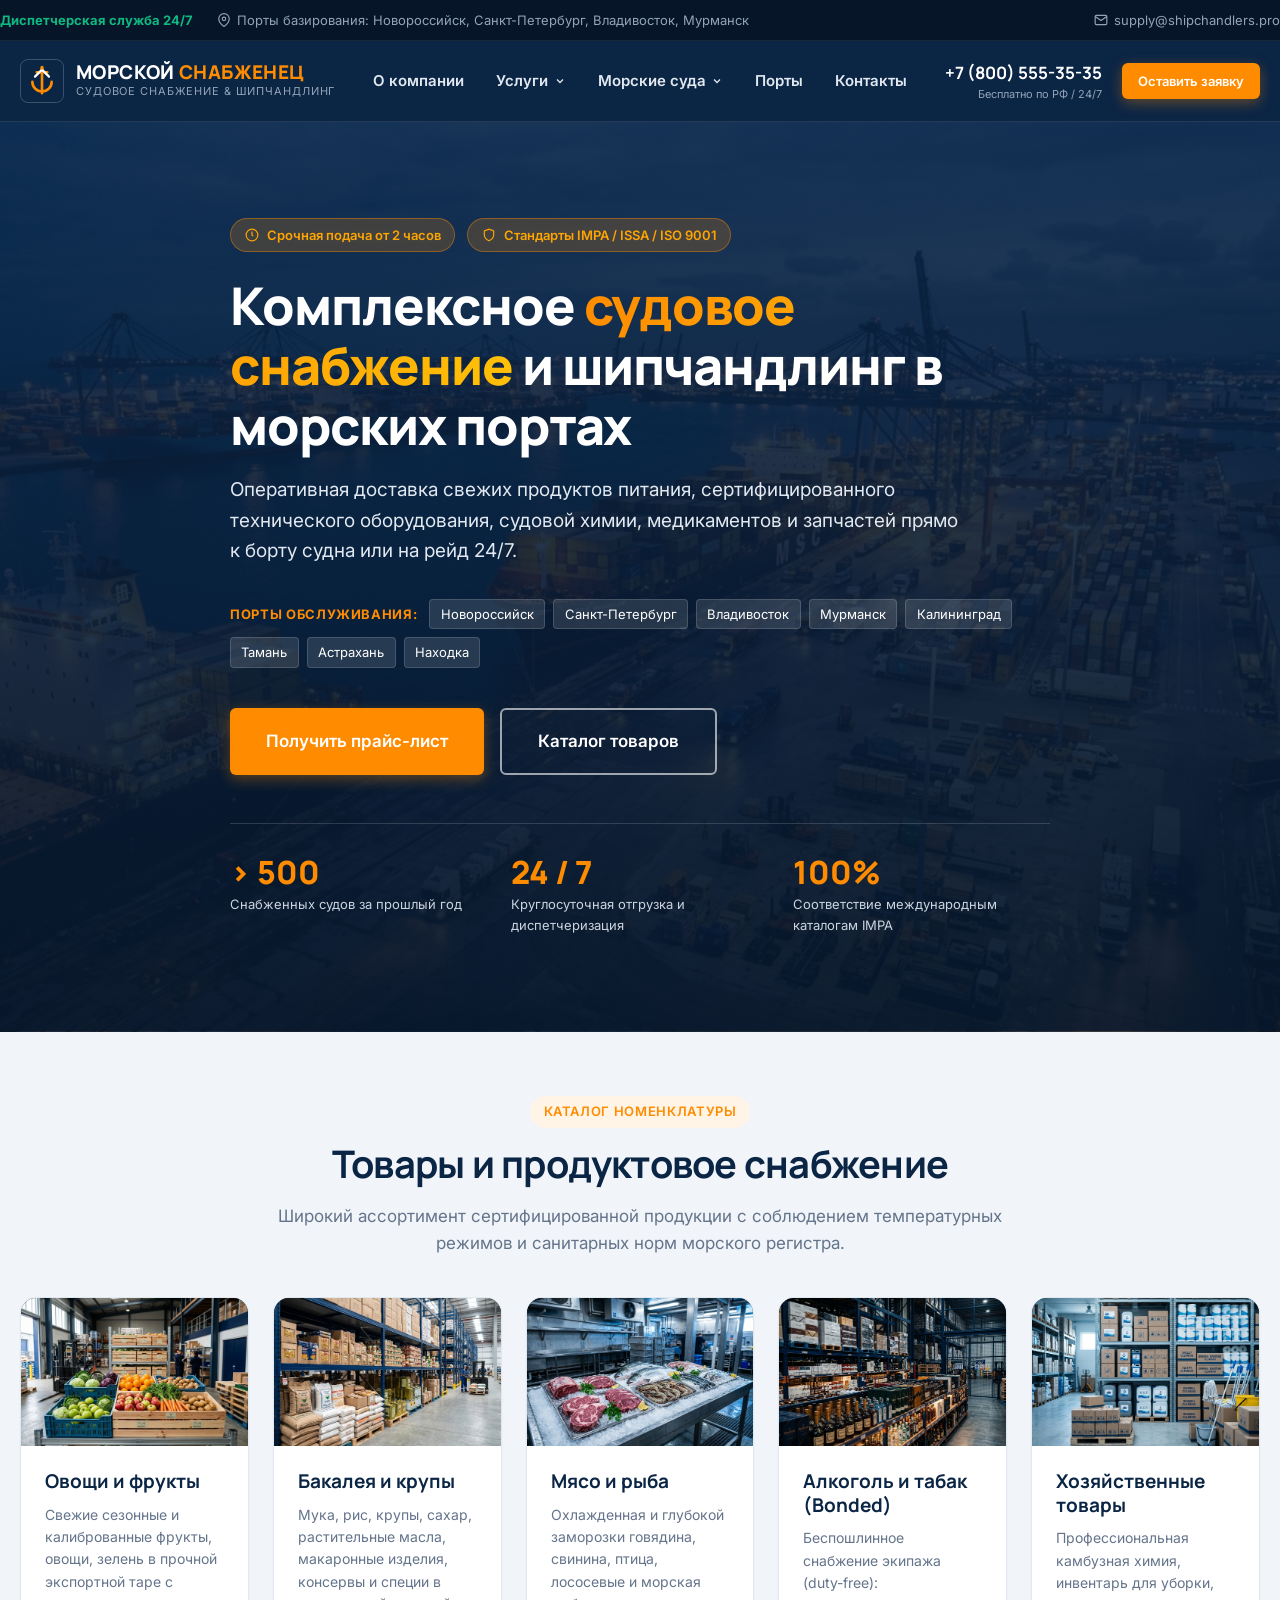
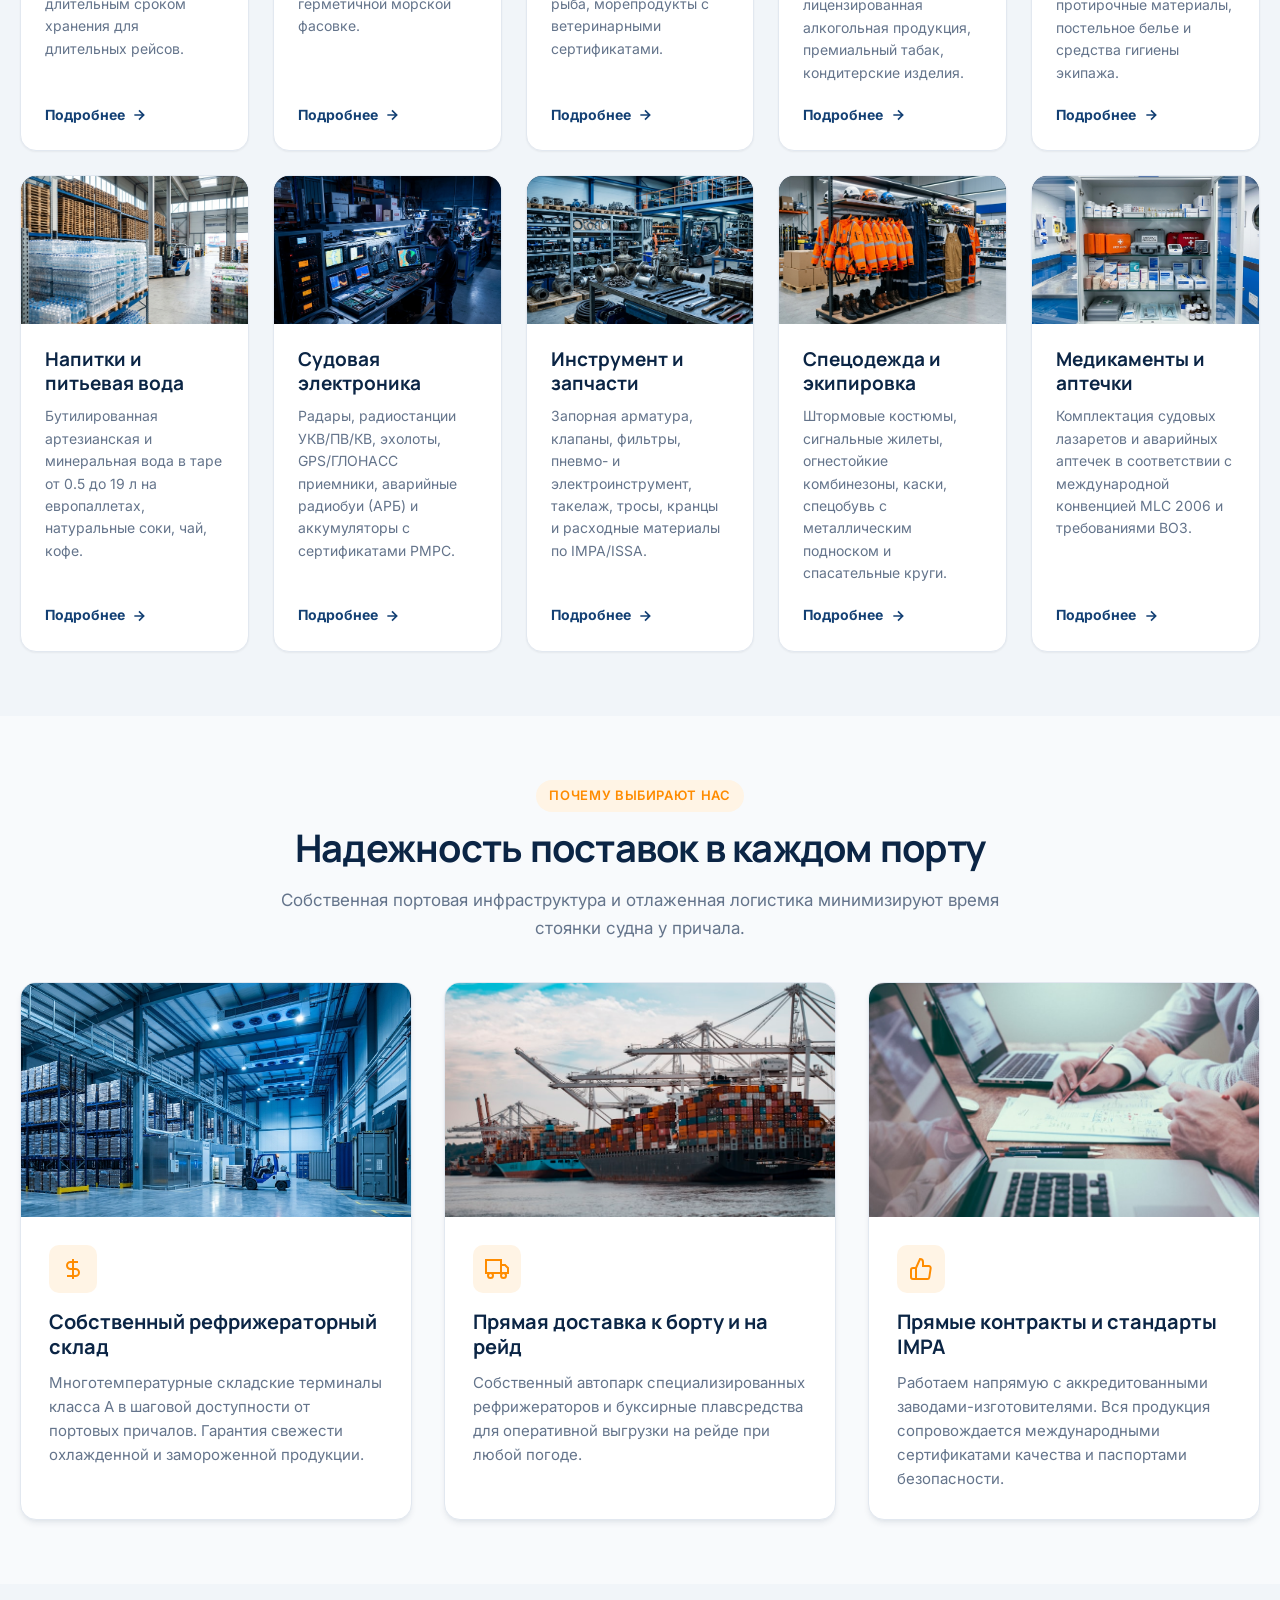
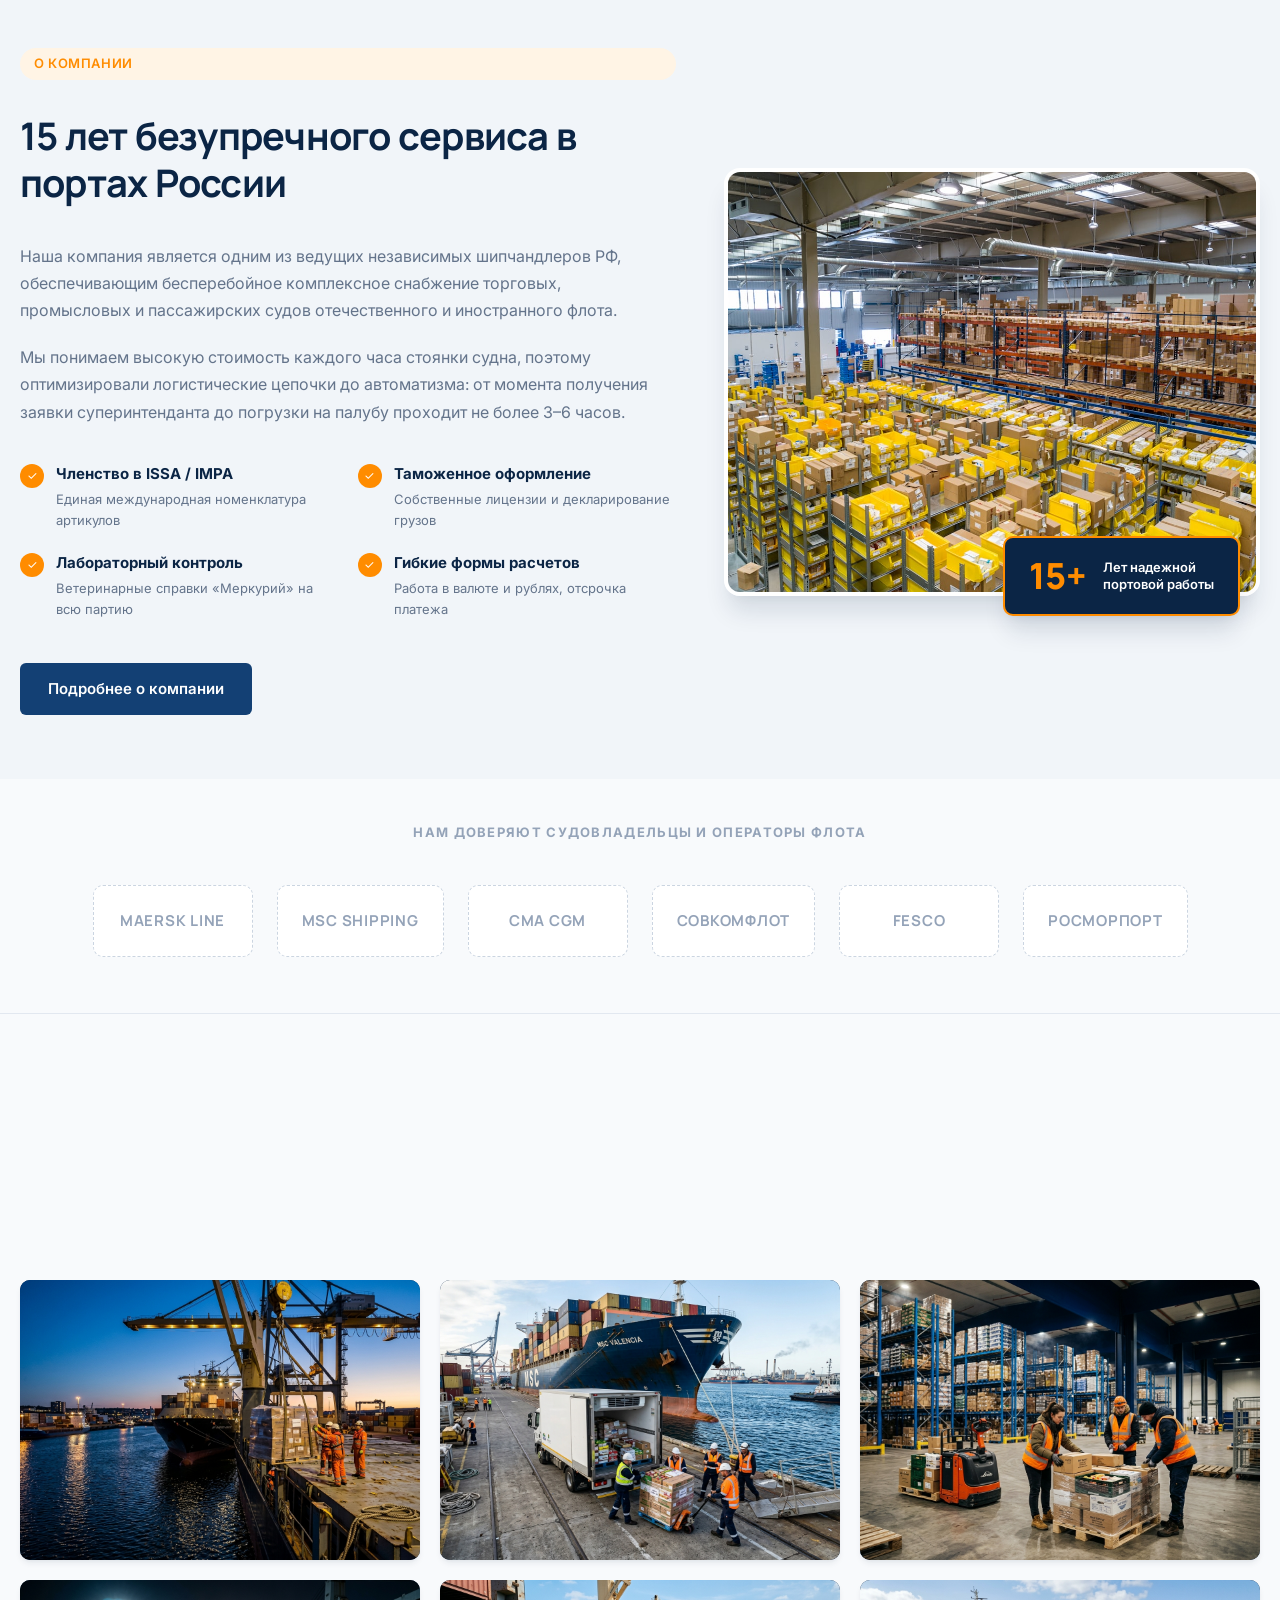
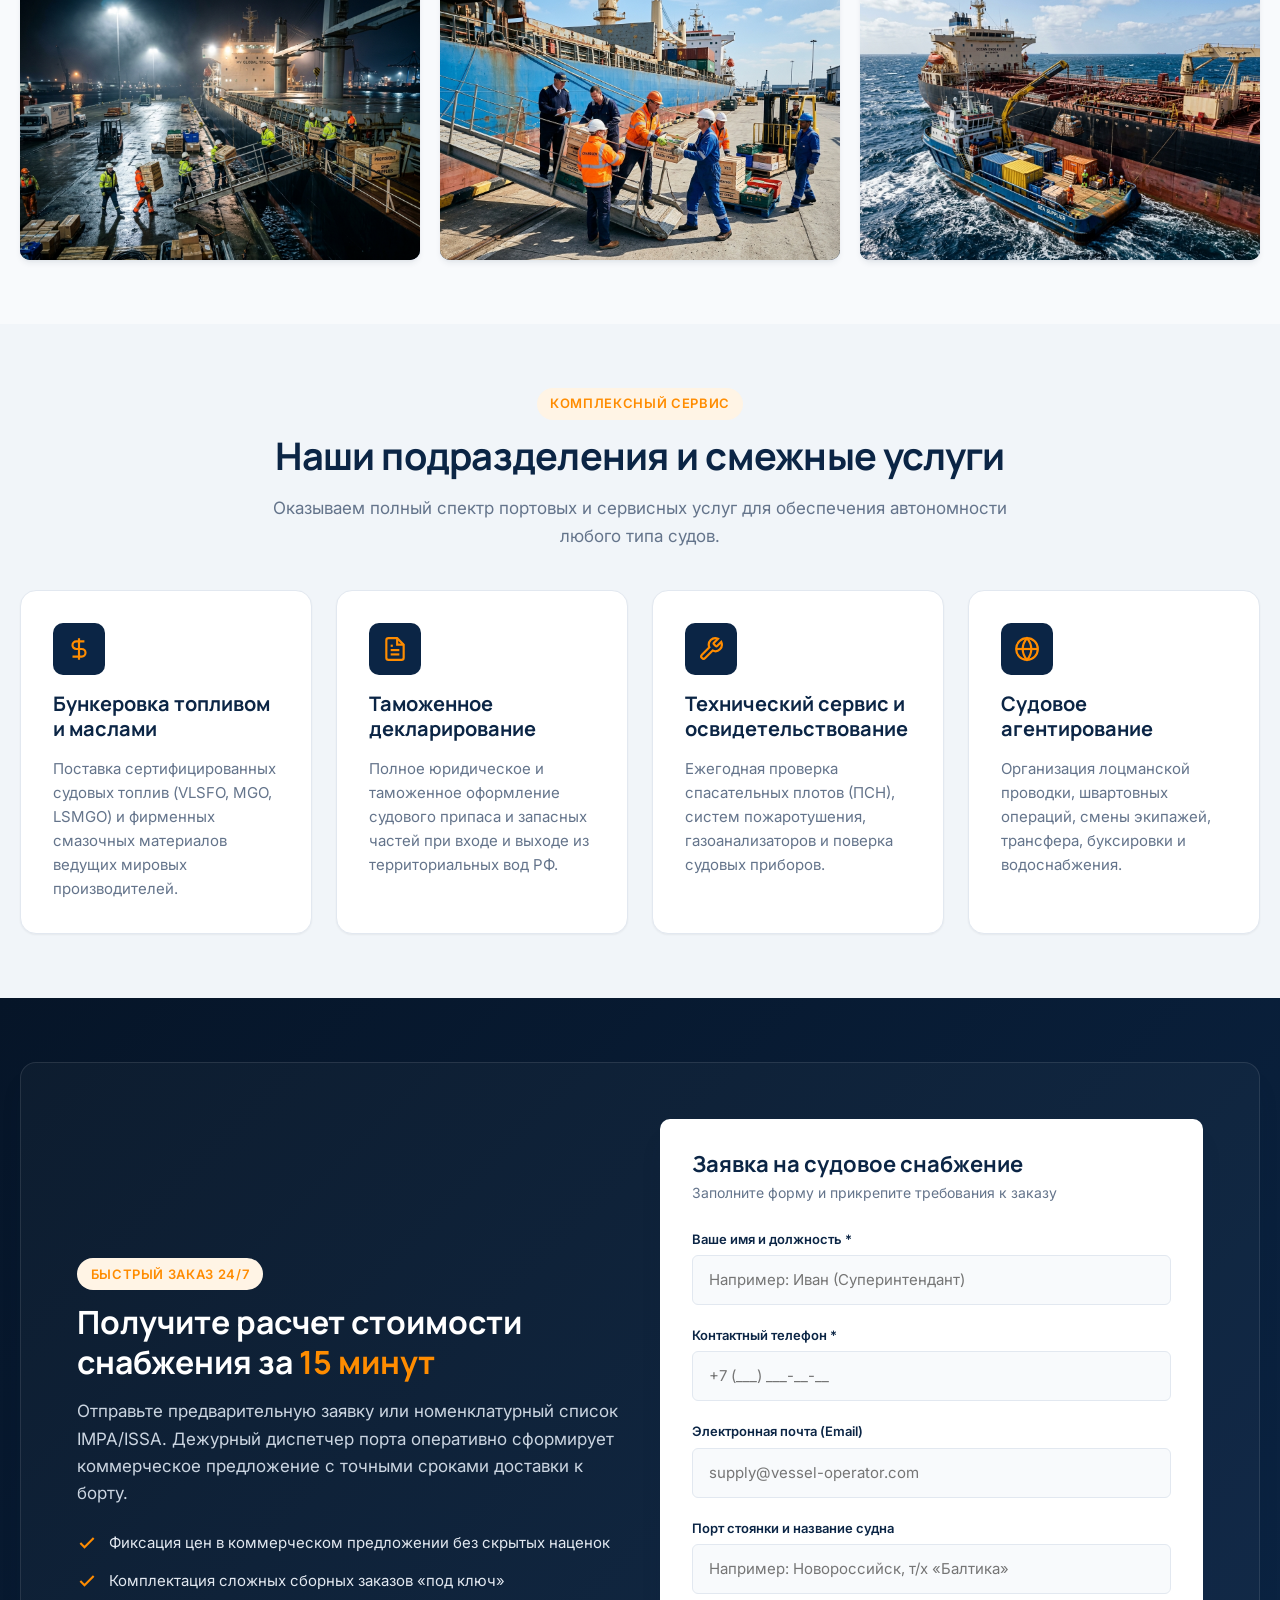
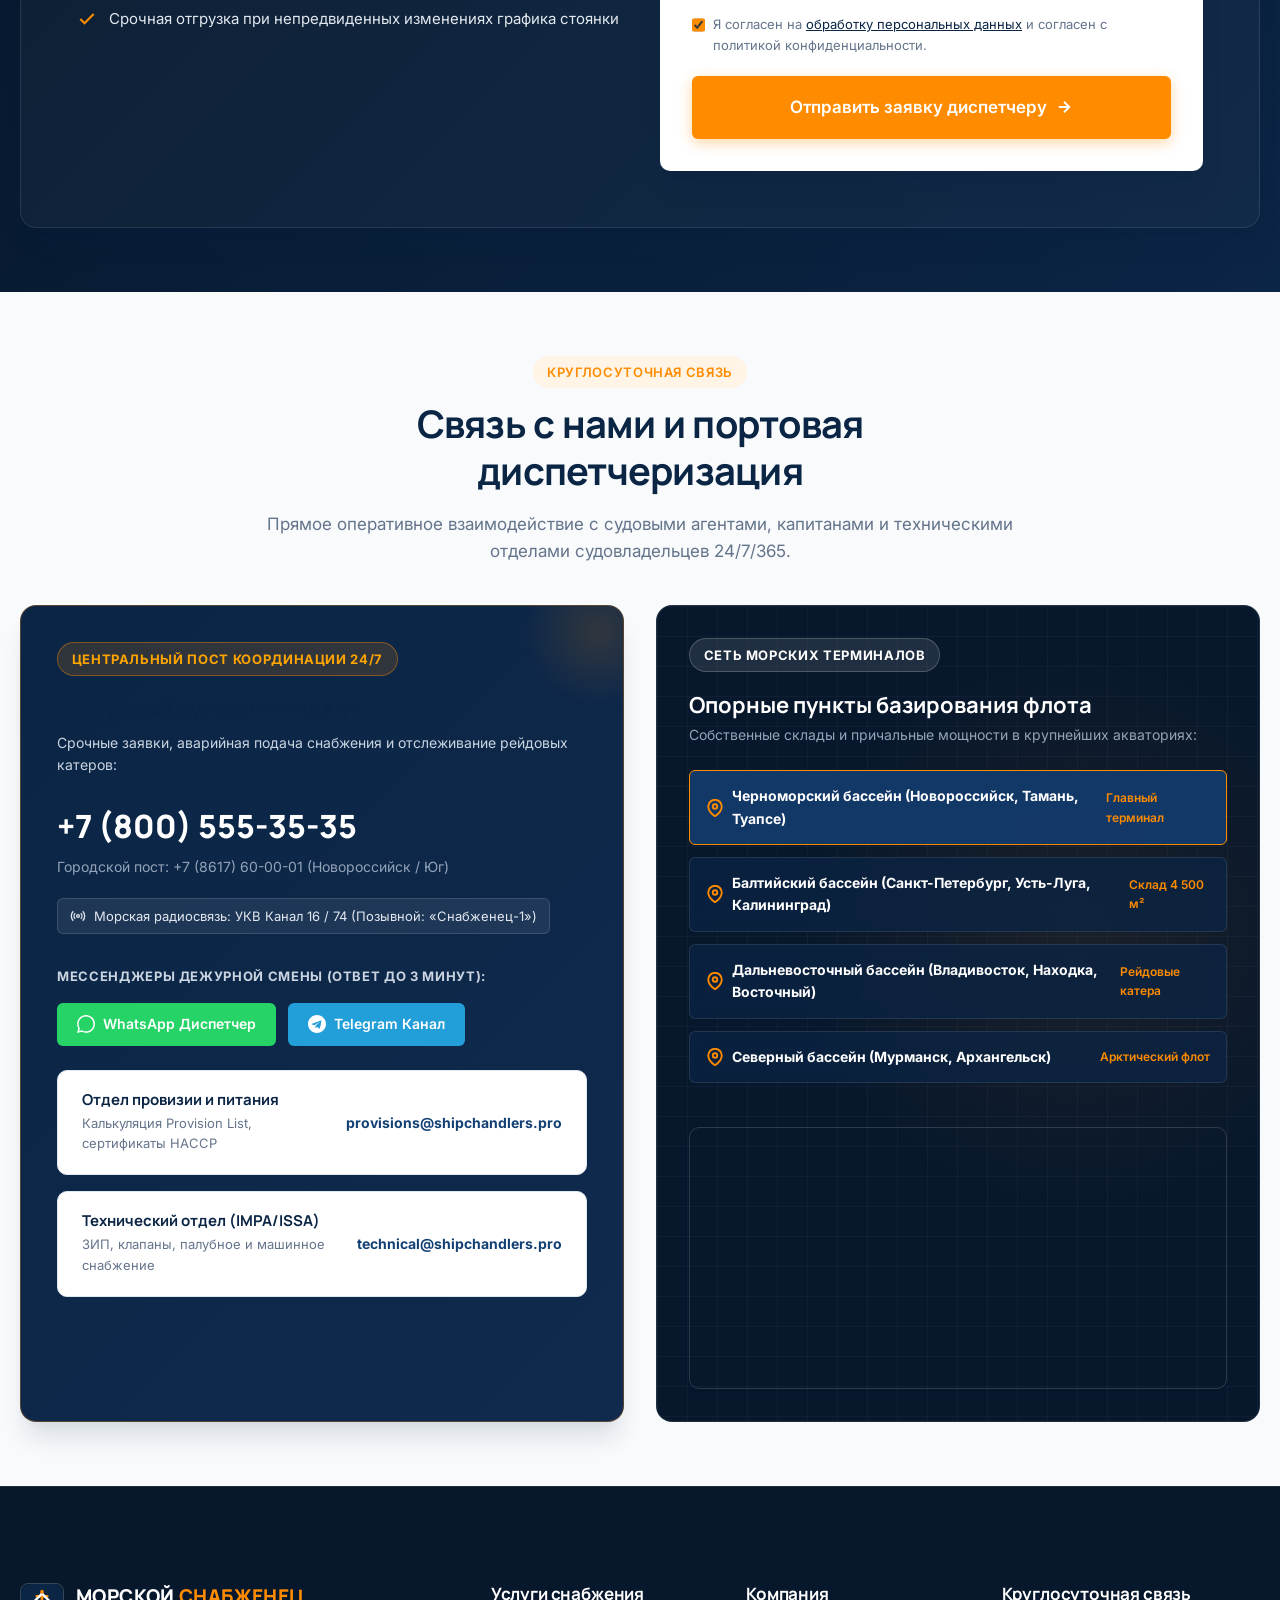
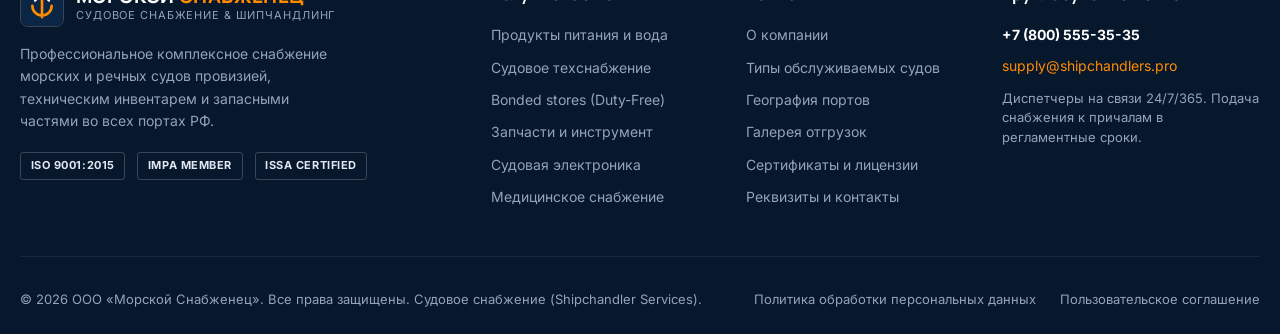
==== index.html @ 8aa4e8dd "Embed interactive Google Map for Nakhodka Sea Commercial Port on home and contacts pages" ====
<!DOCTYPE html>
<html lang="ru">
<head>
  <meta charset="UTF-8">
  <meta name="viewport" content="width=device-width, initial-scale=1.0">
  <title>Шипчандлер — Комплексное судовое снабжение в морских портах 24/7</title>
  <meta name="description" content="Профессиональное судовое снабжение: доставка продуктов питания, технических товаров, запчастей, медикаментов и хозяйственного инвентаря на суда во всех морских портах РФ.">
  
  <!-- Favicon -->
  <link rel="icon" type="image/svg+xml" href="assets/img/favicon.svg">
  
  <!-- Google Fonts: Inter & Manrope -->
  <link rel="preconnect" href="https://fonts.googleapis.com">
  <link rel="preconnect" href="https://fonts.gstatic.com" crossorigin>
  <link href="https://fonts.googleapis.com/css2?family=Inter:wght@400;500;600;700&family=Manrope:wght@600;700;800&display=swap" rel="stylesheet">
  
  <!-- Custom Stylesheet -->
  <link rel="stylesheet" href="assets/css/style.css">
</head>
<body>

  <!-- ==================== TOPBAR ==================== -->
  <div class="topbar">
    <div class="container topbar__inner">
      <div class="topbar__contacts">
        <div class="topbar__item badge-247">
          <span>Диспетчерская служба 24/7</span>
        </div>
        <div class="topbar__item">
          <svg width="14" height="14" viewBox="0 0 24 24" fill="none" stroke="currentColor" stroke-width="2"><path d="M21 10c0 7-9 13-9 13s-9-6-9-13a9 9 0 0 1 18 0z"/><circle cx="12" cy="10" r="3"/></svg>
          <span>Порты базирования: Новороссийск, Санкт-Петербург, Владивосток, Мурманск</span>
        </div>
      </div>
      <div class="topbar__meta">
        <div class="topbar__item">
          <svg width="14" height="14" viewBox="0 0 24 24" fill="none" stroke="currentColor" stroke-width="2"><path d="M4 4h16c1.1 0 2 .9 2 2v12c0 1.1-.9 2-2 2H4c-1.1 0-2-.9-2-2V6c0-1.1.9-2 2-2z"/><polyline points="22,6 12,13 2,6"/></svg>
          <a href="mailto:supply@shipchandlers.pro">supply@shipchandlers.pro</a>
        </div>
      </div>
    </div>
  </div>

  <!-- ==================== HEADER ==================== -->
  <header class="header">
    <div class="container header__inner">
      <!-- Logo -->
      <a href="index.html" class="logo" aria-label="Главная страница">
        <img src="assets/img/logo.svg" alt="Логотип Шипчандлер" class="logo__img" width="44" height="44">
        <div class="logo__text">
          <span class="logo__name">Морской <span>Снабженец</span></span>
          <span class="logo__desc">Судовое снабжение & Шипчандлинг</span>
        </div>
      </a>

      <!-- Navigation Menu -->
      <nav class="nav" id="main-nav" aria-label="Главная навигация">
        <ul class="nav__list">
          <li class="nav__item">
            <a href="about.html" class="nav__link">О компании</a>
          </li>
          <li class="nav__item">
            <a href="#services" class="nav__link">
              <span>Услуги</span>
              <svg width="12" height="12" viewBox="0 0 24 24" fill="none" stroke="currentColor" stroke-width="2.5"><polyline points="6 9 12 15 18 9"/></svg>
            </a>
            <ul class="nav__dropdown">
              <li class="nav__dropdown-item"><a href="service-single.html?service=provisions">Доставка продуктов питания</a></li>
              <li class="nav__dropdown-item"><a href="service-single.html?service=technical">Судовое техническое снабжение</a></li>
              <li class="nav__dropdown-item"><a href="service-single.html?service=medicine">Доставка медикаментов</a></li>
              <li class="nav__dropdown-item"><a href="service-single.html?service=spare-parts">Доставка запчастей и инструмента</a></li>
              <li class="nav__dropdown-item"><a href="service-single.html?service=electronics">Судовая электроника и навигация</a></li>
              <li class="nav__dropdown-item"><a href="service-single.html?service=workwear">Спецодежда и СИЗ экипажа</a></li>
              <li class="nav__dropdown-item"><a href="service-single.html?service=household">Хозяйственные товары и химия</a></li>
            </ul>
          </li>
          <li class="nav__item">
            <a href="#vessels" class="nav__link">
              <span>Морские суда</span>
              <svg width="12" height="12" viewBox="0 0 24 24" fill="none" stroke="currentColor" stroke-width="2.5"><polyline points="6 9 12 15 18 9"/></svg>
            </a>
            <ul class="nav__dropdown">
              <li class="nav__dropdown-item"><a href="#vessels">Сухогрузы и балкеры</a></li>
              <li class="nav__dropdown-item"><a href="#vessels">Наливные суда и танкеры</a></li>
              <li class="nav__dropdown-item"><a href="#vessels">Промысловые суда и траулеры</a></li>
              <li class="nav__dropdown-item"><a href="#vessels">Пассажирские лайнеры</a></li>
              <li class="nav__dropdown-item"><a href="#vessels">Речные суда и баржи</a></li>
              <li class="nav__dropdown-item"><a href="#vessels">Маломерные суда и буксиры</a></li>
            </ul>
          </li>
          <li class="nav__item">
            <a href="#ports" class="nav__link">Порты</a>
          </li>
          <li class="nav__item">
            <a href="contacts.html" class="nav__link">Контакты</a>
          </li>
        </ul>
      </nav>

      <!-- Header Actions -->
      <div class="header__actions">
        <div class="header__phone">
          <a href="tel:+78005553535" class="header__phone-link">+7 (800) 555-35-35</a>
          <span class="header__phone-label">Бесплатно по РФ / 24/7</span>
        </div>
        <a href="#order-form" class="btn btn--primary btn--sm">Оставить заявку</a>
        
        <!-- Mobile Hamburger -->
        <button type="button" class="header__toggle" aria-label="Открыть меню" aria-expanded="false" aria-controls="main-nav">
          <span></span>
          <span></span>
          <span></span>
        </button>
      </div>
    </div>
  </header>

  <!-- ==================== HERO SECTION ==================== -->
  <section class="hero">
    <div class="container hero__inner">
      <div class="hero__badge-wrap">
        <span class="hero__badge">
          <svg width="14" height="14" viewBox="0 0 24 24" fill="none" stroke="currentColor" stroke-width="2"><circle cx="12" cy="12" r="10"/><polyline points="12 6 12 12 14 14"/></svg>
          Срочная подача от 2 часов
        </span>
        <span class="hero__badge">
          <svg width="14" height="14" viewBox="0 0 24 24" fill="none" stroke="currentColor" stroke-width="2"><path d="M12 22s8-4 8-10V5l-8-3-8 3v7c0 6 8 10 8 10z"/></svg>
          Стандарты IMPA / ISSA / ISO 9001
        </span>
      </div>

      <h1 class="hero__title">
        Комплексное <span>судовое снабжение</span> и шипчандлинг в морских портах
      </h1>

      <p class="hero__lead">
        Оперативная доставка свежих продуктов питания, сертифицированного технического оборудования, судовой химии, медикаментов и запчастей прямо к борту судна или на рейд 24/7.
      </p>

      <div class="hero__ports">
        <span class="hero__ports-title">Порты обслуживания:</span>
        <span class="port-tag">Новороссийск</span>
        <span class="port-tag">Санкт-Петербург</span>
        <span class="port-tag">Владивосток</span>
        <span class="port-tag">Мурманск</span>
        <span class="port-tag">Калининград</span>
        <span class="port-tag">Тамань</span>
        <span class="port-tag">Астрахань</span>
        <span class="port-tag">Находка</span>
      </div>

      <div class="hero__actions">
        <a href="#order-form" class="btn btn--primary btn--lg">Получить прайс-лист</a>
        <a href="#services" class="btn btn--outline btn--lg">Каталог товаров</a>
      </div>

      <div class="hero__metrics">
        <div class="metric">
          <div class="metric__value">&gt; 500</div>
          <div class="metric__label">Снабженных судов за прошлый год</div>
        </div>
        <div class="metric">
          <div class="metric__value">24 / 7</div>
          <div class="metric__label">Круглосуточная отгрузка и диспетчеризация</div>
        </div>
        <div class="metric">
          <div class="metric__value">100%</div>
          <div class="metric__label">Соответствие международным каталогам IMPA</div>
        </div>
      </div>
    </div>
  </section>

  <!-- ==================== GOODS & PROVISIONS GRID (10 CARDS) ==================== -->
  <section class="section section--light" id="services">
    <div class="container">
      <div class="section__header fade-in">
        <span class="section__badge">Каталог номенклатуры</span>
        <h2 class="section__title">Товары и продуктовое снабжение</h2>
        <p class="section__subtitle">
          Широкий ассортимент сертифицированной продукции с соблюдением температурных режимов и санитарных норм морского регистра.
        </p>
      </div>

      <div class="services-grid">
        
        <!-- Card 1: Vegetables & Fruits -->
        <article class="service-card fade-in">
          <div class="service-card__image-wrap">
            <span class="service-card__num">01</span>
            <img src="assets/img/categories/cat-vegetables.jpg" alt="Свежие овощи и фрукты для судов" class="service-card__image" loading="lazy">
          </div>
          <div class="service-card__content">
            <h3 class="service-card__title">Овощи и фрукты</h3>
            <p class="service-card__desc">
              Свежие сезонные и калиброванные фрукты, овощи, зелень в прочной экспортной таре с длительным сроком хранения для длительных рейсов.
            </p>
            <a href="service-single.html?service=vegetables" class="service-card__link">
              <span>Подробнее</span>
              <svg width="16" height="16" viewBox="0 0 24 24" fill="none" stroke="currentColor" stroke-width="2.5"><path d="M5 12h14M12 5l7 7-7 7"/></svg>
            </a>
          </div>
        </article>

        <!-- Card 2: Groceries & Grains -->
        <article class="service-card fade-in">
          <div class="service-card__image-wrap">
            <span class="service-card__num">02</span>
            <img src="assets/img/categories/cat-groceries.jpg" alt="Бакалея и крупы на складе шипчандлера" class="service-card__image" loading="lazy">
          </div>
          <div class="service-card__content">
            <h3 class="service-card__title">Бакалея и крупы</h3>
            <p class="service-card__desc">
              Мука, рис, крупы, сахар, растительные масла, макаронные изделия, консервы и специи в герметичной морской фасовке.
            </p>
            <a href="service-single.html?service=groceries" class="service-card__link">
              <span>Подробнее</span>
              <svg width="16" height="16" viewBox="0 0 24 24" fill="none" stroke="currentColor" stroke-width="2.5"><path d="M5 12h14M12 5l7 7-7 7"/></svg>
            </a>
          </div>
        </article>

        <!-- Card 3: Meat & Fish -->
        <article class="service-card fade-in">
          <div class="service-card__image-wrap">
            <span class="service-card__num">03</span>
            <img src="assets/img/categories/cat-meat-fish.jpg" alt="Охлажденное и замороженное мясо и рыба" class="service-card__image" loading="lazy">
          </div>
          <div class="service-card__content">
            <h3 class="service-card__title">Мясо и рыба</h3>
            <p class="service-card__desc">
              Охлажденная и глубокой заморозки говядина, свинина, птица, лососевые и морская рыба, морепродукты с ветеринарными сертификатами.
            </p>
            <a href="service-single.html?service=meat-fish" class="service-card__link">
              <span>Подробнее</span>
              <svg width="16" height="16" viewBox="0 0 24 24" fill="none" stroke="currentColor" stroke-width="2.5"><path d="M5 12h14M12 5l7 7-7 7"/></svg>
            </a>
          </div>
        </article>

        <!-- Card 4: Bonded Stores -->
        <article class="service-card fade-in">
          <div class="service-card__image-wrap">
            <span class="service-card__num">04</span>
            <img src="assets/img/categories/cat-bonded.jpg" alt="Таможенный склад и Bonded stores" class="service-card__image" loading="lazy">
          </div>
          <div class="service-card__content">
            <h3 class="service-card__title">Алкоголь и табак (Bonded)</h3>
            <p class="service-card__desc">
              Беспошлинное снабжение экипажа (duty-free): лицензированная алкогольная продукция, премиальный табак, кондитерские изделия.
            </p>
            <a href="service-single.html?service=bonded" class="service-card__link">
              <span>Подробнее</span>
              <svg width="16" height="16" viewBox="0 0 24 24" fill="none" stroke="currentColor" stroke-width="2.5"><path d="M5 12h14M12 5l7 7-7 7"/></svg>
            </a>
          </div>
        </article>

        <!-- Card 5: Household & Galley -->
        <article class="service-card fade-in">
          <div class="service-card__image-wrap">
            <span class="service-card__num">05</span>
            <img src="assets/img/categories/cat-household.jpg" alt="Хозяйственные товары и судовая химия" class="service-card__image" loading="lazy">
          </div>
          <div class="service-card__content">
            <h3 class="service-card__title">Хозяйственные товары</h3>
            <p class="service-card__desc">
              Профессиональная камбузная химия, инвентарь для уборки, протирочные материалы, постельное белье и средства гигиены экипажа.
            </p>
            <a href="service-single.html?service=household" class="service-card__link">
              <span>Подробнее</span>
              <svg width="16" height="16" viewBox="0 0 24 24" fill="none" stroke="currentColor" stroke-width="2.5"><path d="M5 12h14M12 5l7 7-7 7"/></svg>
            </a>
          </div>
        </article>

        <!-- Card 6: Beverages & Water -->
        <article class="service-card fade-in">
          <div class="service-card__image-wrap">
            <span class="service-card__num">06</span>
            <img src="assets/img/categories/cat-beverages.jpg" alt="Бутилированная питьевая вода и соки" class="service-card__image" loading="lazy">
          </div>
          <div class="service-card__content">
            <h3 class="service-card__title">Напитки и питьевая вода</h3>
            <p class="service-card__desc">
              Бутилированная артезианская и минеральная вода в таре от 0.5 до 19 л на европаллетах, натуральные соки, чай, кофе.
            </p>
            <a href="service-single.html?service=beverages" class="service-card__link">
              <span>Подробнее</span>
              <svg width="16" height="16" viewBox="0 0 24 24" fill="none" stroke="currentColor" stroke-width="2.5"><path d="M5 12h14M12 5l7 7-7 7"/></svg>
            </a>
          </div>
        </article>

        <!-- Card 7: Marine Electronics -->
        <article class="service-card fade-in">
          <div class="service-card__image-wrap">
            <span class="service-card__num">07</span>
            <img src="assets/img/categories/cat-electronics.jpg" alt="Судовое электронное оборудование и навигация" class="service-card__image" loading="lazy">
          </div>
          <div class="service-card__content">
            <h3 class="service-card__title">Судовая электроника</h3>
            <p class="service-card__desc">
              Радары, радиостанции УКВ/ПВ/КВ, эхолоты, GPS/ГЛОНАСС приемники, аварийные радиобуи (АРБ) и аккумуляторы с сертификатами РМРС.
            </p>
            <a href="service-single.html?service=electronics" class="service-card__link">
              <span>Подробнее</span>
              <svg width="16" height="16" viewBox="0 0 24 24" fill="none" stroke="currentColor" stroke-width="2.5"><path d="M5 12h14M12 5l7 7-7 7"/></svg>
            </a>
          </div>
        </article>

        <!-- Card 8: Tools & Marine Spare Parts -->
        <article class="service-card fade-in">
          <div class="service-card__image-wrap">
            <span class="service-card__num">08</span>
            <img src="assets/img/categories/cat-tools-parts.jpg" alt="Судовые запчасти, клапаны и инструмент" class="service-card__image" loading="lazy">
          </div>
          <div class="service-card__content">
            <h3 class="service-card__title">Инструмент и запчасти</h3>
            <p class="service-card__desc">
              Запорная арматура, клапаны, фильтры, пневмо- и электроинструмент, такелаж, тросы, кранцы и расходные материалы по IMPA/ISSA.
            </p>
            <a href="service-single.html?service=spare-parts" class="service-card__link">
              <span>Подробнее</span>
              <svg width="16" height="16" viewBox="0 0 24 24" fill="none" stroke="currentColor" stroke-width="2.5"><path d="M5 12h14M12 5l7 7-7 7"/></svg>
            </a>
          </div>
        </article>

        <!-- Card 9: Workwear & Protective Gear -->
        <article class="service-card fade-in">
          <div class="service-card__image-wrap">
            <span class="service-card__num">09</span>
            <img src="assets/img/categories/cat-clothing.jpg" alt="Морская спецодежда и средства индивидуальной защиты" class="service-card__image" loading="lazy">
          </div>
          <div class="service-card__content">
            <h3 class="service-card__title">Спецодежда и экипировка</h3>
            <p class="service-card__desc">
              Штормовые костюмы, сигнальные жилеты, огнестойкие комбинезоны, каски, спецобувь с металлическим подноском и спасательные круги.
            </p>
            <a href="service-single.html?service=clothing" class="service-card__link">
              <span>Подробнее</span>
              <svg width="16" height="16" viewBox="0 0 24 24" fill="none" stroke="currentColor" stroke-width="2.5"><path d="M5 12h14M12 5l7 7-7 7"/></svg>
            </a>
          </div>
        </article>

        <!-- Card 10: Medicine & Medical Kits -->
        <article class="service-card fade-in">
          <div class="service-card__image-wrap">
            <span class="service-card__num">10</span>
            <img src="assets/img/categories/cat-medicine.jpg" alt="Судовые медицинские аптечки и медикаменты" class="service-card__image" loading="lazy">
          </div>
          <div class="service-card__content">
            <h3 class="service-card__title">Медикаменты и аптечки</h3>
            <p class="service-card__desc">
              Комплектация судовых лазаретов и аварийных аптечек в соответствии с международной конвенцией MLC 2006 и требованиями ВОЗ.
            </p>
            <a href="service-single.html?service=medicine" class="service-card__link">
              <span>Подробнее</span>
              <svg width="16" height="16" viewBox="0 0 24 24" fill="none" stroke="currentColor" stroke-width="2.5"><path d="M5 12h14M12 5l7 7-7 7"/></svg>
            </a>
          </div>
        </article>

      </div>
    </div>
  </section>

  <!-- ==================== ADVANTAGES SECTION (3 COLUMNS) ==================== -->
  <section class="section">
    <div class="container">
      <div class="section__header fade-in">
        <span class="section__badge">Почему выбирают нас</span>
        <h2 class="section__title">Надежность поставок в каждом порту</h2>
        <p class="section__subtitle">
          Собственная портовая инфраструктура и отлаженная логистика минимизируют время стоянки судна у причала.
        </p>
      </div>

      <div class="advantages-grid">
        <!-- Advantage 1 -->
        <div class="adv-card fade-in">
          <div class="adv-card__media">
            <img src="assets/img/advantages/adv-cold-storage.jpg" alt="Холодильный склад шипчандлера" class="adv-card__img" loading="lazy">
          </div>
          <div class="adv-card__body">
            <div class="adv-card__icon-badge">
              <svg width="24" height="24" viewBox="0 0 24 24" fill="none" stroke="currentColor" stroke-width="2"><path d="M12 2v20M17 5H9.5a3.5 3.5 0 0 0 0 7h5a3.5 3.5 0 0 1 0 7H6"/></svg>
            </div>
            <h3 class="adv-card__title">Собственный рефрижераторный склад</h3>
            <p class="adv-card__text">
              Многотемпературные складские терминалы класса А в шаговой доступности от портовых причалов. Гарантия свежести охлажденной и замороженной продукции.
            </p>
          </div>
        </div>

        <!-- Advantage 2 -->
        <div class="adv-card fade-in">
          <div class="adv-card__media">
            <img src="assets/img/advantages/adv-quay-delivery.jpg" alt="Доставка снабжения прямо к трапу судна" class="adv-card__img" loading="lazy">
          </div>
          <div class="adv-card__body">
            <div class="adv-card__icon-badge">
              <svg width="24" height="24" viewBox="0 0 24 24" fill="none" stroke="currentColor" stroke-width="2"><rect x="1" y="3" width="15" height="13"/><polygon points="16 8 20 8 23 11 23 16 16 16 16 8"/><circle cx="5.5" cy="18.5" r="2.5"/><circle cx="18.5" cy="18.5" r="2.5"/></svg>
            </div>
            <h3 class="adv-card__title">Прямая доставка к борту и на рейд</h3>
            <p class="adv-card__text">
              Собственный автопарк специализированных рефрижераторов и буксирные плавсредства для оперативной выгрузки на рейде при любой погоде.
            </p>
          </div>
        </div>

        <!-- Advantage 3 -->
        <div class="adv-card fade-in">
          <div class="adv-card__media">
            <img src="assets/img/advantages/adv-contract.jpg" alt="Надежные контракты и сертификация" class="adv-card__img" loading="lazy">
          </div>
          <div class="adv-card__body">
            <div class="adv-card__icon-badge">
              <svg width="24" height="24" viewBox="0 0 24 24" fill="none" stroke="currentColor" stroke-width="2"><path d="M14 9V5a3 3 0 0 0-3-3l-4 9v11h11.28a2 2 0 0 0 2-1.7l1.38-9a2 2 0 0 0-2-2.3zM7 22H4a2 2 0 0 1-2-2v-7a2 2 0 0 1 2-2h3"/></svg>
            </div>
            <h3 class="adv-card__title">Прямые контракты и стандарты IMPA</h3>
            <p class="adv-card__text">
              Работаем напрямую с аккредитованными заводами-изготовителями. Вся продукция сопровождается международными сертификатами качества и паспортами безопасности.
            </p>
          </div>
        </div>
      </div>
    </div>
  </section>

  <!-- ==================== ABOUT COMPANY SECTION ==================== -->
  <section class="section section--light" id="about">
    <div class="container">
      <div class="about-block">
        <div class="about-block__content fade-in">
          <span class="section__badge">О компании</span>
          <h2 class="section__title">15 лет безупречного сервиса в портах России</h2>
          <p class="about-block__text">
            Наша компания является одним из ведущих независимых шипчандлеров РФ, обеспечивающим бесперебойное комплексное снабжение торговых, промысловых и пассажирских судов отечественного и иностранного флота.
          </p>
          <p class="about-block__text">
            Мы понимаем высокую стоимость каждого часа стоянки судна, поэтому оптимизировали логистические цепочки до автоматизма: от момента получения заявки суперинтенданта до погрузки на палубу проходит не более 3–6 часов.
          </p>

          <div class="about-features">
            <div class="about-feature">
              <div class="about-feature__icon">✓</div>
              <div>
                <div class="about-feature__title">Членство в ISSA / IMPA</div>
                <div class="about-feature__desc">Единая международная номенклатура артикулов</div>
              </div>
            </div>
            <div class="about-feature">
              <div class="about-feature__icon">✓</div>
              <div>
                <div class="about-feature__title">Таможенное оформление</div>
                <div class="about-feature__desc">Собственные лицензии и декларирование грузов</div>
              </div>
            </div>
            <div class="about-feature">
              <div class="about-feature__icon">✓</div>
              <div>
                <div class="about-feature__title">Лабораторный контроль</div>
                <div class="about-feature__desc">Ветеринарные справки «Меркурий» на всю партию</div>
              </div>
            </div>
            <div class="about-feature">
              <div class="about-feature__icon">✓</div>
              <div>
                <div class="about-feature__title">Гибкие формы расчетов</div>
                <div class="about-feature__desc">Работа в валюте и рублях, отсрочка платежа</div>
              </div>
            </div>
          </div>

          <div style="margin-top: 1.5rem;">
            <a href="about.html" class="btn btn--secondary">Подробнее о компании</a>
          </div>
        </div>

        <div class="about-block__media fade-in">
          <div class="about-block__image-card">
            <img src="assets/img/about-team.jpg" alt="Команда логистики шипчандлера за работой" loading="lazy">
          </div>
          <div class="about-block__exp-badge">
            <div class="about-block__exp-num">15+</div>
            <div class="about-block__exp-text">
              Лет надежной<br>портовой работы
            </div>
          </div>
        </div>
      </div>
    </div>
  </section>

  <!-- ==================== PARTNERS STRIP ==================== -->
  <section class="section" style="padding: 2.5rem 0; border-bottom: 1px solid var(--color-border);">
    <div class="container">
      <div style="text-align: center; margin-bottom: 1.5rem;">
        <span style="font-size: 0.8125rem; font-weight: 700; color: var(--color-text-light); text-transform: uppercase; letter-spacing: 0.1em;">
          Нам доверяют судовладельцы и операторы флота
        </span>
      </div>
      <div class="partners-track">
        <div class="partner-logo-item">MAERSK LINE</div>
        <div class="partner-logo-item">MSC SHIPPING</div>
        <div class="partner-logo-item">CMA CGM</div>
        <div class="partner-logo-item">СОВКОМФЛОТ</div>
        <div class="partner-logo-item">FESCO</div>
        <div class="partner-logo-item">РОСМОРПОРТ</div>
      </div>
    </div>
  </section>

  <!-- ==================== SHIPMENTS GALLERY (WITH LIGHTBOX) ==================== -->
  <section class="section" id="gallery">
    <div class="container">
      <div class="section__header fade-in">
        <span class="section__badge">Фотоотчеты</span>
        <h2 class="section__title">Наши отгрузки и снабжение судов</h2>
        <p class="section__subtitle">
          Регулярные поставки продуктов питания, палубного инвентаря и оборудования у причалов и на рейдах.
        </p>
      </div>

      <div class="gallery-grid">
        <!-- Photo 1 -->
        <div class="gallery-item fade-in">
          <img src="assets/img/gallery/gallery-1.jpg" alt="Погрузка провизии краном на борт судна" loading="lazy">
          <div class="gallery-item__overlay">
            <div class="gallery-item__zoom-icon">
              <svg width="18" height="18" viewBox="0 0 24 24" fill="none" stroke="currentColor" stroke-width="2.5"><circle cx="11" cy="11" r="8"/><line x1="21" y1="21" x2="16.65" y2="16.65"/><line x1="11" y1="8" x2="11" y2="14"/><line x1="8" y1="11" x2="14" y2="11"/></svg>
            </div>
            <div class="gallery-item__caption">Погрузка провизии краном на борт судна</div>
            <div class="gallery-item__port">Морской порт Новороссийск</div>
          </div>
        </div>

        <!-- Photo 2 -->
        <div class="gallery-item fade-in">
          <img src="assets/img/gallery/gallery-2.jpg" alt="Доставка свежей провизии рефрижератором к борту судна" loading="lazy">
          <div class="gallery-item__overlay">
            <div class="gallery-item__zoom-icon">
              <svg width="18" height="18" viewBox="0 0 24 24" fill="none" stroke="currentColor" stroke-width="2.5"><circle cx="11" cy="11" r="8"/><line x1="21" y1="21" x2="16.65" y2="16.65"/><line x1="11" y1="8" x2="11" y2="14"/><line x1="8" y1="11" x2="14" y2="11"/></svg>
            </div>
            <div class="gallery-item__caption">Доставка свежей провизии рефрижератором к борту</div>
            <div class="gallery-item__port">Большой порт Санкт-Петербург</div>
          </div>
        </div>

        <!-- Photo 3 -->
        <div class="gallery-item fade-in">
          <img src="assets/img/gallery/gallery-3.jpg" alt="Комплектация партии снабжения на складе" loading="lazy">
          <div class="gallery-item__overlay">
            <div class="gallery-item__zoom-icon">
              <svg width="18" height="18" viewBox="0 0 24 24" fill="none" stroke="currentColor" stroke-width="2.5"><circle cx="11" cy="11" r="8"/><line x1="21" y1="21" x2="16.65" y2="16.65"/><line x1="11" y1="8" x2="11" y2="14"/><line x1="8" y1="11" x2="14" y2="11"/></svg>
            </div>
            <div class="gallery-item__caption">Комплектация партии провизии на хладоскладе</div>
            <div class="gallery-item__port">Складской терминал Владивосток</div>
          </div>
        </div>

        <!-- Photo 4 -->
        <div class="gallery-item fade-in">
          <img src="assets/img/gallery/gallery-4.jpg" alt="Срочная ночная подача снабжения у причала" loading="lazy">
          <div class="gallery-item__overlay">
            <div class="gallery-item__zoom-icon">
              <svg width="18" height="18" viewBox="0 0 24 24" fill="none" stroke="currentColor" stroke-width="2.5"><circle cx="11" cy="11" r="8"/><line x1="21" y1="21" x2="16.65" y2="16.65"/><line x1="11" y1="8" x2="11" y2="14"/><line x1="8" y1="11" x2="14" y2="11"/></svg>
            </div>
            <div class="gallery-item__caption">Срочная ночная подача снабжения к трапу</div>
            <div class="gallery-item__port">Морской торговый порт Мурманск</div>
          </div>
        </div>

        <!-- Photo 5 -->
        <div class="gallery-item fade-in">
          <img src="assets/img/gallery/gallery-5.jpg" alt="Приемка свежих продуктов экипажем судна у трапа" loading="lazy">
          <div class="gallery-item__overlay">
            <div class="gallery-item__zoom-icon">
              <svg width="18" height="18" viewBox="0 0 24 24" fill="none" stroke="currentColor" stroke-width="2.5"><circle cx="11" cy="11" r="8"/><line x1="21" y1="21" x2="16.65" y2="16.65"/><line x1="11" y1="8" x2="11" y2="14"/><line x1="8" y1="11" x2="14" y2="11"/></svg>
            </div>
            <div class="gallery-item__caption">Приемка свежих продуктов экипажем у трапа</div>
            <div class="gallery-item__port">Порт Калининград</div>
          </div>
        </div>

        <!-- Photo 6 -->
        <div class="gallery-item fade-in">
          <img src="assets/img/gallery/gallery-6.jpg" alt="Снабжение судна на рейде специализированным катером" loading="lazy">
          <div class="gallery-item__overlay">
            <div class="gallery-item__zoom-icon">
              <svg width="18" height="18" viewBox="0 0 24 24" fill="none" stroke="currentColor" stroke-width="2.5"><circle cx="11" cy="11" r="8"/><line x1="21" y1="21" x2="16.65" y2="16.65"/><line x1="11" y1="8" x2="11" y2="14"/><line x1="8" y1="11" x2="14" y2="11"/></svg>
            </div>
            <div class="gallery-item__caption">Снабжение судна на рейде специализированным катером</div>
            <div class="gallery-item__port">Рейд Новороссийск</div>
          </div>
        </div>
      </div>
    </div>
  </section>

  <!-- ==================== DIVISIONS SECTION ==================== -->
  <section class="section section--light" id="divisions">
    <div class="container">
      <div class="section__header fade-in">
        <span class="section__badge">Комплексный сервис</span>
        <h2 class="section__title">Наши подразделения и смежные услуги</h2>
        <p class="section__subtitle">
          Оказываем полный спектр портовых и сервисных услуг для обеспечения автономности любого типа судов.
        </p>
      </div>

      <div class="divisions-grid">
        <div class="division-card fade-in">
          <div class="division-card__icon">
            <svg width="26" height="26" viewBox="0 0 24 24" fill="none" stroke="currentColor" stroke-width="2"><path d="M12 2v20M17 5H9.5a3.5 3.5 0 0 0 0 7h5a3.5 3.5 0 0 1 0 7H6"/></svg>
          </div>
          <h3 class="division-card__title">Бункеровка топливом и маслами</h3>
          <p class="division-card__text">
            Поставка сертифицированных судовых топлив (VLSFO, MGO, LSMGO) и фирменных смазочных материалов ведущих мировых производителей.
          </p>
        </div>

        <div class="division-card fade-in">
          <div class="division-card__icon">
            <svg width="26" height="26" viewBox="0 0 24 24" fill="none" stroke="currentColor" stroke-width="2"><path d="M14 2H6a2 2 0 0 0-2 2v16a2 2 0 0 0 2 2h12a2 2 0 0 0 2-2V8z"/><polyline points="14 2 14 8 20 8"/><line x1="16" y1="13" x2="8" y2="13"/><line x1="16" y1="17" x2="8" y2="17"/><polyline points="10 9 9 9 8 9"/></svg>
          </div>
          <h3 class="division-card__title">Таможенное декларирование</h3>
          <p class="division-card__text">
            Полное юридическое и таможенное оформление судового припаса и запасных частей при входе и выходе из территориальных вод РФ.
          </p>
        </div>

        <div class="division-card fade-in">
          <div class="division-card__icon">
            <svg width="26" height="26" viewBox="0 0 24 24" fill="none" stroke="currentColor" stroke-width="2"><path d="M14.7 6.3a1 1 0 0 0 0 1.4l1.6 1.6a1 1 0 0 0 1.4 0l3.77-3.77a6 6 0 0 1-7.94 7.94l-6.91 6.91a2.12 2.12 0 0 1-3-3l6.91-6.91a6 6 0 0 1 7.94-7.94l-3.76 3.76z"/></svg>
          </div>
          <h3 class="division-card__title">Технический сервис и освидетельствование</h3>
          <p class="division-card__text">
            Ежегодная проверка спасательных плотов (ПСН), систем пожаротушения, газоанализаторов и поверка судовых приборов.
          </p>
        </div>

        <div class="division-card fade-in">
          <div class="division-card__icon">
            <svg width="26" height="26" viewBox="0 0 24 24" fill="none" stroke="currentColor" stroke-width="2"><circle cx="12" cy="12" r="10"/><line x1="2" y1="12" x2="22" y2="12"/><path d="M12 2a15.3 15.3 0 0 1 4 10 15.3 15.3 0 0 1-4 10 15.3 15.3 0 0 1-4-10 15.3 15.3 0 0 1 4-10z"/></svg>
          </div>
          <h3 class="division-card__title">Судовое агентирование</h3>
          <p class="division-card__text">
            Организация лоцманской проводки, швартовных операций, смены экипажей, трансфера, буксировки и водоснабжения.
          </p>
        </div>
      </div>
    </div>
  </section>

  <!-- ==================== REQUEST / ORDER FORM SECTION ==================== -->
  <section class="section order-section" id="order-form">
    <div class="container">
      <div class="order-wrapper">
        <div class="order-info fade-in">
          <span class="section__badge">Быстрый заказ 24/7</span>
          <h2 class="order-info__title">Получите расчет стоимости снабжения за <span>15 минут</span></h2>
          <p class="order-info__lead">
            Отправьте предварительную заявку или номенклатурный список IMPA/ISSA. Дежурный диспетчер порта оперативно сформирует коммерческое предложение с точными сроками доставки к борту.
          </p>
          
          <div class="order-perks">
            <div class="order-perk-item">
              <svg width="20" height="20" viewBox="0 0 24 24" fill="none" stroke="currentColor" stroke-width="2.5"><polyline points="20 6 9 17 4 12"/></svg>
              <span>Фиксация цен в коммерческом предложении без скрытых наценок</span>
            </div>
            <div class="order-perk-item">
              <svg width="20" height="20" viewBox="0 0 24 24" fill="none" stroke="currentColor" stroke-width="2.5"><polyline points="20 6 9 17 4 12"/></svg>
              <span>Комплектация сложных сборных заказов «под ключ»</span>
            </div>
            <div class="order-perk-item">
              <svg width="20" height="20" viewBox="0 0 24 24" fill="none" stroke="currentColor" stroke-width="2.5"><polyline points="20 6 9 17 4 12"/></svg>
              <span>Срочная отгрузка при непредвиденных изменениях графика стоянки</span>
            </div>
          </div>
        </div>

        <div class="form-box fade-in">
          <div class="form-box__header">
            <h3 class="form-box__title">Заявка на судовое снабжение</h3>
            <p class="form-box__subtitle">Заполните форму и прикрепите требования к заказу</p>
          </div>

          <form action="#" method="POST" class="order-form" novalidate>
            <div class="form-group">
              <label class="form-label" for="form-name">Ваше имя и должность *</label>
              <input type="text" id="form-name" name="name" class="form-control" placeholder="Например: Иван (Суперинтендант)" required>
              <span class="form-error-msg">Пожалуйста, укажите контактное лицо (минимум 2 символа)</span>
            </div>

            <div class="form-group">
              <label class="form-label" for="form-phone">Контактный телефон *</label>
              <input type="tel" id="form-phone" name="phone" class="form-control" placeholder="+7 (___) ___-__-__" required>
              <span class="form-error-msg">Укажите корректный номер телефона</span>
            </div>

            <div class="form-group">
              <label class="form-label" for="form-email">Электронная почта (Email)</label>
              <input type="email" id="form-email" name="email" class="form-control" placeholder="supply@vessel-operator.com">
              <span class="form-error-msg">Укажите корректный адрес email</span>
            </div>

            <div class="form-group">
              <label class="form-label" for="form-port">Порт стоянки и название судна</label>
              <input type="text" id="form-port" name="port_vessel" class="form-control" placeholder="Например: Новороссийск, т/х «Балтика»">
            </div>

            <div class="form-checkbox">
              <input type="checkbox" id="form-consent" name="consent" required checked>
              <label for="form-consent">
                Я согласен на <a href="#">обработку персональных данных</a> и согласен с политикой конфиденциальности.
              </label>
            </div>

            <button type="submit" class="btn btn--primary btn--full btn--lg">
              <span>Отправить заявку диспетчеру</span>
              <svg width="18" height="18" viewBox="0 0 24 24" fill="none" stroke="currentColor" stroke-width="2.5"><path d="M5 12h14M12 5l7 7-7 7"/></svg>
            </button>

            <div class="form-status" role="alert"></div>
          </form>
        </div>
      </div>
    </div>
  </section>

  <!-- ==================== CONTACTS & DISPATCH (REDESIGNED) ==================== -->
  <section class="section" id="contacts">
    <div class="container">
      <div class="section__header fade-in">
        <span class="section__badge">Круглосуточная связь</span>
        <h2 class="section__title">Связь с нами и портовая диспетчеризация</h2>
        <p class="section__subtitle">
          Прямое оперативное взаимодействие с судовыми агентами, капитанами и техническими отделами судовладельцев 24/7/365.
        </p>
      </div>

      <div class="contacts-grid-modern">
        <div style="display: grid; grid-template-columns: repeat(auto-fit, minmax(320px, 1fr)); gap: 2rem;">
          
          <!-- Dispatch Card -->
          <div class="contacts-dispatch-card fade-in">
            <span class="dispatch-badge">Центральный пост координации 24/7</span>
            <h3 style="font-size: 1.375rem; margin-bottom: 0.5rem;">Дежурный суперинтендант</h3>
            <p class="dispatch-sub">Срочные заявки, аварийная подача снабжения и отслеживание рейдовых катеров:</p>
            
            <a href="tel:+78005553535" class="dispatch-phone-huge">+7 (800) 555-35-35</a>
            <div style="font-size: 0.875rem; color: #94A3B8; margin-bottom: 1.25rem;">Городской пост: +7 (8617) 60-00-01 (Новороссийск / Юг)</div>

            <div class="channel-tag">
              <svg width="16" height="16" viewBox="0 0 24 24" fill="none" stroke="currentColor" stroke-width="2"><path d="M4.9 19.1C1 15.2 1 8.8 4.9 4.9"/><path d="M7.8 16.2c-2.3-2.3-2.3-6.1 0-8.5"/><circle cx="12" cy="12" r="2"/><path d="M16.2 7.8c2.3 2.3 2.3 6.1 0 8.5"/><path d="M19.1 4.9C23 8.8 23 15.2 19.1 19.1"/></svg>
              <span>Морская радиосвязь: УКВ Канал 16 / 74 (Позывной: «Снабженец-1»)</span>
            </div>

            <div style="margin-top: 0.5rem;">
              <div style="font-size: 0.8125rem; font-weight: 700; color: #CBD5E1; margin-bottom: 0.5rem; text-transform: uppercase; letter-spacing: 0.05em;">Мессенджеры дежурной смены (ответ до 3 минут):</div>
              <div class="messenger-btns">
                <a href="https://wa.me/79000000000" target="_blank" rel="noopener noreferrer" class="btn-messenger btn-messenger--wa">
                  <svg width="18" height="18" viewBox="0 0 24 24" fill="currentColor"><path d="M.057 24l1.687-6.163c-1.041-1.804-1.588-3.849-1.587-5.946.003-6.556 5.338-11.891 11.893-11.891 3.181.001 6.167 1.24 8.413 3.488 2.245 2.248 3.481 5.236 3.48 8.414-.003 6.557-5.338 11.892-11.893 11.892-1.99-.001-3.951-.5-5.688-1.448l-6.305 1.654zm6.597-3.807c1.676.995 3.276 1.591 5.392 1.592 5.448 0 9.886-4.434 9.889-9.885.002-5.462-4.415-9.89-9.881-9.892-5.452 0-9.887 4.434-9.889 9.884-.001 2.225.651 3.891 1.746 5.634l-.999 3.648 3.742-.981z"/></svg>
                  <span>WhatsApp Диспетчер</span>
                </a>
                <a href="https://t.me/shipchandler_bot" target="_blank" rel="noopener noreferrer" class="btn-messenger btn-messenger--tg">
                  <svg width="18" height="18" viewBox="0 0 24 24" fill="currentColor"><path d="M12 0c-6.627 0-12 5.373-12 12s5.373 12 12 12 12-5.373 12-12-5.373-12-12-12zm5.894 8.221l-1.97 9.28c-.145.658-.537.818-1.084.508l-3-2.21-1.446 1.394c-.14.18-.357.295-.6.295-.002 0-.003 0-.005 0l.213-3.054 5.56-5.022c.24-.213-.054-.334-.373-.121l-6.869 4.326-2.96-.924c-.643-.204-.657-.643.136-.953l11.57-4.461c.537-.197 1.006.128.828.942z"/></svg>
                  <span>Telegram Канал</span>
                </a>
              </div>
            </div>

            <!-- Department Contacts Inside -->
            <div class="contacts-dept-grid">
              <div class="dept-card">
                <div class="dept-card__info">
                  <h4>Отдел провизии и питания</h4>
                  <p>Калькуляция Provision List, сертификаты HACCP</p>
                </div>
                <div class="dept-card__contact">
                  <a href="mailto:provisions@shipchandlers.pro">provisions@shipchandlers.pro</a>
                </div>
              </div>

              <div class="dept-card">
                <div class="dept-card__info">
                  <h4>Технический отдел (IMPA/ISSA)</h4>
                  <p>ЗИП, клапаны, палубное и машинное снабжение</p>
                </div>
                <div class="dept-card__contact">
                  <a href="mailto:technical@shipchandlers.pro">technical@shipchandlers.pro</a>
                </div>
              </div>
            </div>

          </div>

          <!-- Port Hubs & Radar Visual Map -->
          <div class="port-map-visual fade-in">
            <div class="map-radar-bg"></div>
            
            <div class="port-map-header">
              <div class="dispatch-badge" style="background: rgba(255,255,255,0.1); border-color: rgba(255,255,255,0.2); color: #FFFFFF;">
                <span>Сеть морских терминалов</span>
              </div>
              <h3>Опорные пункты базирования флота</h3>
              <p>Собственные склады и причальные мощности в крупнейших акваториях:</p>
            </div>

            <div class="port-pins-grid">
              <div class="port-pin-card active">
                <div class="port-pin-card__name">
                  <svg width="18" height="18" viewBox="0 0 24 24" fill="none" stroke="currentColor" stroke-width="2.5"><path d="M21 10c0 7-9 13-9 13s-9-6-9-13a9 9 0 0 1 18 0z"/><circle cx="12" cy="10" r="3"/></svg>
                  <span>Черноморский бассейн (Новороссийск, Тамань, Туапсе)</span>
                </div>
                <span class="port-pin-card__status">Главный терминал</span>
              </div>

              <div class="port-pin-card">
                <div class="port-pin-card__name">
                  <svg width="18" height="18" viewBox="0 0 24 24" fill="none" stroke="currentColor" stroke-width="2.5"><path d="M21 10c0 7-9 13-9 13s-9-6-9-13a9 9 0 0 1 18 0z"/><circle cx="12" cy="10" r="3"/></svg>
                  <span>Балтийский бассейн (Санкт-Петербург, Усть-Луга, Калининград)</span>
                </div>
                <span class="port-pin-card__status">Склад 4 500 м²</span>
              </div>

              <div class="port-pin-card">
                <div class="port-pin-card__name">
                  <svg width="18" height="18" viewBox="0 0 24 24" fill="none" stroke="currentColor" stroke-width="2.5"><path d="M21 10c0 7-9 13-9 13s-9-6-9-13a9 9 0 0 1 18 0z"/><circle cx="12" cy="10" r="3"/></svg>
                  <span>Дальневосточный бассейн (Владивосток, Находка, Восточный)</span>
                </div>
                <span class="port-pin-card__status">Рейдовые катера</span>
              </div>

              <div class="port-pin-card">
                <div class="port-pin-card__name">
                  <svg width="18" height="18" viewBox="0 0 24 24" fill="none" stroke="currentColor" stroke-width="2.5"><path d="M21 10c0 7-9 13-9 13s-9-6-9-13a9 9 0 0 1 18 0z"/><circle cx="12" cy="10" r="3"/></svg>
                  <span>Северный бассейн (Мурманск, Архангельск)</span>
                </div>
                <span class="port-pin-card__status">Арктический флот</span>
              </div>
            </div>

            <!-- Google Maps Embed Frame -->
            <div class="map-embed-frame" style="position: relative; z-index: 2; border-radius: var(--radius-md); overflow: hidden; border: 1px solid rgba(255, 255, 255, 0.15); box-shadow: var(--shadow-md); margin-top: 1.25rem;">
              <iframe src="https://www.google.com/maps/embed?pb=!1m14!1m8!1m3!1d5852.729611858997!2d132.8998665363678!3d42.82290725274991!3m2!1i1024!2i768!4f13.1!3m3!1m2!1s0x5fb13fb801bfa06f%3A0x10ef840258bdf2cd!2z0J3QsNGF0L7QtNC60LjQvdGB0LrQuNC5INC80L7RgNGB0LrQvtC5INGC0L7RgNCz0L7QstGL0Lkg0L_QvtGA0YI!5e0!3m2!1sru!2s!4v1789033908519!5m2!1sru!2s" width="100%" height="260" style="border:0; display: block; width: 100%;" allowfullscreen="" loading="lazy" referrerpolicy="strict-origin-when-cross-origin" title="Находкинский морской торговый порт"></iframe>
            </div>

          </div>

        </div>
      </div>
    </div>
  </section>

  <!-- ==================== FOOTER ==================== -->
  <footer class="footer">
    <div class="container">
      <div class="footer-grid">
        <!-- Brand & Description -->
        <div class="footer-col">
          <a href="index.html" class="logo">
            <img src="assets/img/logo.svg" alt="Логотип Шипчандлер" class="logo__img" width="40" height="40">
            <div class="logo__text">
              <span class="logo__name">Морской <span>Снабженец</span></span>
              <span class="logo__desc">Судовое снабжение & Шипчандлинг</span>
            </div>
          </a>
          <p class="footer-brand__desc">
            Профессиональное комплексное снабжение морских и речных судов провизией, техническим инвентарем и запасными частями во всех портах РФ.
          </p>
          <div class="footer-certs">
            <span class="cert-pill">ISO 9001:2015</span>
            <span class="cert-pill">IMPA MEMBER</span>
            <span class="cert-pill">ISSA CERTIFIED</span>
          </div>
        </div>

        <!-- Navigation Menu Column 1 -->
        <div class="footer-col">
          <h4 class="footer-col__title">Услуги снабжения</h4>
          <ul class="footer-menu">
            <li><a href="service-single.html?service=provisions">Продукты питания и вода</a></li>
            <li><a href="service-single.html?service=technical">Судовое техснабжение</a></li>
            <li><a href="service-single.html?service=bonded">Bonded stores (Duty-Free)</a></li>
            <li><a href="service-single.html?service=spare-parts">Запчасти и инструмент</a></li>
            <li><a href="service-single.html?service=electronics">Судовая электроника</a></li>
            <li><a href="service-single.html?service=medicine">Медицинское снабжение</a></li>
          </ul>
        </div>

        <!-- Navigation Menu Column 2 -->
        <div class="footer-col">
          <h4 class="footer-col__title">Компания</h4>
          <ul class="footer-menu">
            <li><a href="about.html">О компании</a></li>
            <li><a href="index.html#vessels">Типы обслуживаемых судов</a></li>
            <li><a href="contacts.html">География портов</a></li>
            <li><a href="index.html#gallery">Галерея отгрузок</a></li>
            <li><a href="about.html#certifications">Сертификаты и лицензии</a></li>
            <li><a href="contacts.html">Реквизиты и контакты</a></li>
          </ul>
        </div>

        <!-- Contact Summary -->
        <div class="footer-col">
          <h4 class="footer-col__title">Круглосуточная связь</h4>
          <p style="margin-bottom: 0.5rem; color: #FFFFFF; font-weight: 700;">+7 (800) 555-35-35</p>
          <p style="margin-bottom: 0.75rem;"><a href="mailto:supply@shipchandlers.pro" style="color: var(--color-accent);">supply@shipchandlers.pro</a></p>
          <p style="font-size: 0.8125rem; line-height: 1.5;">Диспетчеры на связи 24/7/365. Подача снабжения к причалам в регламентные сроки.</p>
        </div>
      </div>

      <div class="footer-bottom">
        <div>© 2026 ООО «Морской Снабженец». Все права защищены. Судовое снабжение (Shipchandler Services).</div>
        <div class="footer-bottom__links">
          <a href="#">Политика обработки персональных данных</a>
          <a href="#">Пользовательское соглашение</a>
        </div>
      </div>
    </div>
  </footer>

  <!-- ==================== LIGHTBOX MODAL ==================== -->
  <div class="lightbox" id="lightbox" role="dialog" aria-modal="true" aria-hidden="true">
    <button type="button" class="lightbox__close" id="lightbox-close" aria-label="Закрыть">&times;</button>
    <button type="button" class="lightbox__nav lightbox__prev" id="lightbox-prev" aria-label="Предыдущее фото">‹</button>
    <button type="button" class="lightbox__nav lightbox__next" id="lightbox-next" aria-label="Следующее фото">›</button>
    <div class="lightbox__content">
      <img src="" alt="" class="lightbox__img" id="lightbox-img">
      <div class="lightbox__caption" id="lightbox-caption"></div>
    </div>
  </div>

  <!-- Scripts -->
  <script src="assets/js/main.js"></script>
</body>
</html>
---- assets/css/style.css ----
/* ==========================================================================
   SHIPCHANDLER PRO - MODERN MARITIME SUPPLY CSS
   Clean semantic stylesheet with BEM methodology & responsive layout
   ========================================================================== */

/* --- 1. CSS VARIABLES & DESIGN TOKENS --- */
:root {
  /* Color Palette */
  --color-primary: #0B2545;
  --color-primary-dark: #061528;
  --color-primary-light: #133A6B;
  --color-secondary: #134074;
  --color-secondary-light: #1D5393;
  --color-accent: #FF8C00;
  --color-accent-hover: #E67E00;
  --color-accent-light: #FFF4E5;
  --color-accent-gold: #F5A623;
  
  /* Status Colors */
  --color-success: #10B981;
  --color-danger: #EF4444;
  --color-info: #0284C7;
  
  /* Neutral & Grayscale */
  --color-text-main: #1E293B;
  --color-text-muted: #64748B;
  --color-text-light: #94A3B8;
  --color-text-inverse: #FFFFFF;
  
  --color-bg-body: #F8FAFC;
  --color-bg-surface: #FFFFFF;
  --color-bg-subtle: #F1F5F9;
  --color-bg-navy: #0B2545;
  --color-bg-navy-dark: #07172C;
  --color-bg-card: #FFFFFF;
  
  --color-border: #E2E8F0;
  --color-border-dark: #1E3A5F;
  --color-border-focus: #FF8C00;

  /* Typography */
  --font-main: 'Inter', system-ui, -apple-system, BlinkMacSystemFont, 'Segoe UI', Roboto, Oxygen, Ubuntu, Cantarell, sans-serif;
  --font-heading: 'Manrope', 'Inter', system-ui, -apple-system, sans-serif;
  
  /* Spacing */
  --spacing-xs: 0.25rem;   /* 4px */
  --spacing-sm: 0.5rem;    /* 8px */
  --spacing-md: 1rem;      /* 16px */
  --spacing-lg: 1.5rem;    /* 24px */
  --spacing-xl: 2.5rem;    /* 40px */
  --spacing-2xl: 4rem;     /* 64px */
  --spacing-3xl: 6rem;     /* 96px */
  
  /* Layout */
  --container-max-width: 1320px;
  --header-height: 80px;
  --topbar-height: 40px;
  --radius-sm: 6px;
  --radius-md: 10px;
  --radius-lg: 16px;
  --radius-full: 9999px;
  
  /* Elevation / Shadows */
  --shadow-sm: 0 1px 2px 0 rgba(0, 0, 0, 0.05);
  --shadow-md: 0 4px 6px -1px rgba(11, 37, 69, 0.08), 0 2px 4px -2px rgba(11, 37, 69, 0.05);
  --shadow-lg: 0 10px 15px -3px rgba(11, 37, 69, 0.1), 0 4px 6px -4px rgba(11, 37, 69, 0.05);
  --shadow-xl: 0 20px 25px -5px rgba(11, 37, 69, 0.12), 0 8px 10px -6px rgba(11, 37, 69, 0.04);
  --shadow-glow: 0 0 20px rgba(255, 140, 0, 0.35);

  /* Transitions */
  --transition-fast: 0.15s ease;
  --transition-normal: 0.25s ease-in-out;
  --transition-slow: 0.4s cubic-bezier(0.16, 1, 0.3, 1);
}

/* --- 2. CSS RESET & BASE STYLES --- */
*, *::before, *::after {
  box-sizing: border-box;
  margin: 0;
  padding: 0;
}

html {
  font-size: 16px;
  scroll-behavior: smooth;
  -webkit-text-size-adjust: 100%;
}

body {
  font-family: var(--font-main);
  color: var(--color-text-main);
  background-color: var(--color-bg-body);
  line-height: 1.6;
  font-weight: 400;
  overflow-x: hidden;
  -webkit-font-smoothing: antialiased;
}

img, svg, picture {
  display: block;
  max-width: 100%;
  height: auto;
}

a {
  color: inherit;
  text-decoration: none;
  transition: color var(--transition-fast);
}

ul, ol {
  list-style: none;
}

button, input, select, textarea {
  font: inherit;
  color: inherit;
}

button {
  cursor: pointer;
  border: none;
  background: none;
}

h1, h2, h3, h4, h5, h6 {
  font-family: var(--font-heading);
  color: var(--color-primary);
  line-height: 1.25;
  font-weight: 700;
}

/* --- 3. UTILITY CLASSES & CONTAINER --- */
.container {
  width: 100%;
  max-width: var(--container-max-width);
  margin-left: auto;
  margin-right: auto;
  padding-left: 1.25rem;
  padding-right: 1.25rem;
}

.section {
  padding-top: var(--spacing-2xl);
  padding-bottom: var(--spacing-2xl);
  position: relative;
}

.section--navy {
  background-color: var(--color-bg-navy);
  color: var(--color-text-inverse);
}

.section--navy h1,
.section--navy h2,
.section--navy h3,
.section--navy h4 {
  color: var(--color-text-inverse);
}

.section--light {
  background-color: var(--color-bg-subtle);
}

.section__header {
  text-align: center;
  max-width: 760px;
  margin: 0 auto var(--spacing-xl);
}

.section__badge {
  display: inline-flex;
  align-items: center;
  gap: 0.5rem;
  padding: 0.35rem 0.85rem;
  font-size: 0.8125rem;
  font-weight: 600;
  letter-spacing: 0.05em;
  text-transform: uppercase;
  border-radius: var(--radius-full);
  background-color: var(--color-accent-light);
  color: var(--color-accent);
  margin-bottom: 0.75rem;
}

.section--navy .section__badge {
  background-color: rgba(255, 140, 0, 0.15);
  color: var(--color-accent);
}

.section__title {
  font-size: 2rem;
  margin-bottom: 1rem;
  letter-spacing: -0.02em;
}

.section__subtitle {
  font-size: 1.0625rem;
  color: var(--color-text-muted);
}

.section--navy .section__subtitle {
  color: var(--color-text-light);
}

/* --- 4. BUTTONS & BADGES --- */
.btn {
  display: inline-flex;
  align-items: center;
  justify-content: center;
  gap: 0.5rem;
  padding: 0.875rem 1.75rem;
  font-size: 0.9375rem;
  font-weight: 600;
  border-radius: var(--radius-sm);
  transition: all var(--transition-normal);
  text-align: center;
  white-space: nowrap;
}

.btn--primary {
  background-color: var(--color-accent);
  color: #FFFFFF;
  box-shadow: 0 4px 14px rgba(255, 140, 0, 0.35);
}

.btn--primary:hover {
  background-color: var(--color-accent-hover);
  box-shadow: 0 6px 20px rgba(255, 140, 0, 0.45);
  transform: translateY(-2px);
  color: #FFFFFF;
}

.btn--secondary {
  background-color: var(--color-secondary);
  color: #FFFFFF;
}

.btn--secondary:hover {
  background-color: var(--color-secondary-light);
  transform: translateY(-2px);
  color: #FFFFFF;
}

.btn--outline {
  border: 2px solid rgba(255, 255, 255, 0.6);
  color: #FFFFFF;
  background-color: transparent;
}

.btn--outline:hover {
  border-color: #FFFFFF;
  background-color: rgba(255, 255, 255, 0.1);
  color: #FFFFFF;
}

.btn--outline-navy {
  border: 2px solid var(--color-primary);
  color: var(--color-primary);
  background-color: transparent;
}

.btn--outline-navy:hover {
  background-color: var(--color-primary);
  color: #FFFFFF;
}

.btn--sm {
  padding: 0.5rem 1rem;
  font-size: 0.8125rem;
}

.btn--lg {
  padding: 1.125rem 2.25rem;
  font-size: 1.0625rem;
}

.btn--full {
  width: 100%;
}

.badge-247 {
  display: inline-flex;
  align-items: center;
  gap: 0.4rem;
  font-size: 0.8125rem;
  font-weight: 700;
  color: #10B981;
}

/* --- 14. CONTACTS SECTION (REDESIGNED) --- */
.contacts-grid-modern {
  display: grid;
  grid-template-columns: 1fr;
  gap: 2rem;
}

.contacts-dispatch-card {
  background: linear-gradient(135deg, var(--color-bg-navy) 0%, #102A4E 100%);
  border: 1px solid rgba(255, 140, 0, 0.3);
  border-radius: var(--radius-lg);
  padding: 2.25rem;
  color: #FFFFFF;
  position: relative;
  overflow: hidden;
  box-shadow: var(--shadow-xl);
}

.contacts-dispatch-card::after {
  content: '';
  position: absolute;
  top: -50px;
  right: -50px;
  width: 150px;
  height: 150px;
  background: radial-gradient(circle, rgba(255, 140, 0, 0.15) 0%, transparent 70%);
  border-radius: 50%;
  pointer-events: none;
}

.dispatch-badge {
  display: inline-flex;
  align-items: center;
  gap: 0.5rem;
  background: rgba(255, 140, 0, 0.15);
  border: 1px solid rgba(255, 140, 0, 0.4);
  color: #FFA500;
  padding: 0.35rem 0.85rem;
  border-radius: var(--radius-full);
  font-size: 0.8125rem;
  font-weight: 700;
  margin-bottom: 1.25rem;
  text-transform: uppercase;
  letter-spacing: 0.05em;
}

.dispatch-phone-huge {
  font-family: var(--font-heading);
  font-size: 2rem;
  font-weight: 800;
  color: #FFFFFF;
  display: block;
  margin-bottom: 0.25rem;
  transition: color var(--transition-fast);
}

.dispatch-phone-huge:hover {
  color: var(--color-accent);
}

.dispatch-sub {
  font-size: 0.875rem;
  color: #CBD5E1;
  margin-bottom: 1.5rem;
}

.channel-tag {
  display: inline-flex;
  align-items: center;
  gap: 0.5rem;
  background: rgba(255, 255, 255, 0.08);
  padding: 0.4rem 0.75rem;
  border-radius: var(--radius-sm);
  font-size: 0.8125rem;
  color: #E2E8F0;
  border: 1px solid rgba(255, 255, 255, 0.12);
  margin-bottom: 1.5rem;
}

.contacts-dept-grid {
  display: grid;
  grid-template-columns: repeat(1, 1fr);
  gap: 1rem;
  margin-top: 1.5rem;
}

.dept-card {
  background: #FFFFFF;
  border: 1px solid var(--color-border);
  border-radius: var(--radius-md);
  padding: 1.25rem 1.5rem;
  display: flex;
  align-items: center;
  justify-content: space-between;
  gap: 1rem;
  transition: all var(--transition-fast);
}

.dept-card:hover {
  border-color: var(--color-accent);
  box-shadow: var(--shadow-md);
  transform: translateY(-2px);
}

.dept-card__info h4 {
  font-size: 0.9375rem;
  margin-bottom: 0.2rem;
  color: var(--color-primary);
}

.dept-card__info p {
  font-size: 0.8125rem;
  color: var(--color-text-muted);
}

.dept-card__contact a {
  font-weight: 700;
  font-size: 0.875rem;
  color: var(--color-secondary);
}

.dept-card__contact a:hover {
  color: var(--color-accent);
}

/* Redesigned Port Map Interactive Container */
.port-map-visual {
  background: #07172C;
  border-radius: var(--radius-lg);
  border: 1px solid rgba(255, 255, 255, 0.1);
  padding: 2rem;
  color: #FFFFFF;
  position: relative;
  display: flex;
  flex-direction: column;
  justify-content: space-between;
  min-height: 480px;
  overflow: hidden;
}

.port-map-header {
  position: relative;
  z-index: 2;
  margin-bottom: 1.5rem;
}

.port-map-header h3 {
  color: #FFFFFF;
  font-size: 1.375rem;
  margin-bottom: 0.25rem;
}

.port-map-header p {
  color: #94A3B8;
  font-size: 0.875rem;
}

.port-pins-grid {
  position: relative;
  z-index: 2;
  display: grid;
  grid-template-columns: repeat(1, 1fr);
  gap: 0.75rem;
  margin-bottom: 1.5rem;
}

.port-pin-card {
  background: rgba(11, 37, 69, 0.75);
  backdrop-filter: blur(8px);
  border: 1px solid rgba(255, 255, 255, 0.1);
  border-radius: var(--radius-sm);
  padding: 0.875rem 1rem;
  display: flex;
  align-items: center;
  justify-content: space-between;
  transition: all var(--transition-fast);
}

.port-pin-card:hover, .port-pin-card.active {
  background: rgba(19, 58, 107, 0.95);
  border-color: var(--color-accent);
}

.port-pin-card__name {
  font-weight: 700;
  font-size: 0.875rem;
  color: #FFFFFF;
  display: flex;
  align-items: center;
  gap: 0.5rem;
}

.port-pin-card__name svg {
  color: var(--color-accent);
  flex-shrink: 0;
}

.port-pin-card__status {
  font-size: 0.75rem;
  color: var(--color-accent);
  font-weight: 600;
}

.map-embed-placeholder {
  position: relative;
  z-index: 2;
  background: rgba(0, 0, 0, 0.4);
  border: 1px dashed rgba(255, 255, 255, 0.2);
  border-radius: var(--radius-md);
  padding: 1rem 1.25rem;
  display: flex;
  align-items: center;
  justify-content: space-between;
  font-size: 0.8125rem;
  color: #CBD5E1;
}

.map-radar-bg {
  position: absolute;
  inset: 0;
  background-image: 
    radial-gradient(circle at 70% 40%, rgba(255, 140, 0, 0.08) 0%, transparent 45%),
    linear-gradient(rgba(255,255,255,0.03) 1px, transparent 1px),
    linear-gradient(90deg, rgba(255,255,255,0.03) 1px, transparent 1px);
  background-size: 100% 100%, 30px 30px, 30px 30px;
  pointer-events: none;
}

/* --- 5. TOPBAR & STICKY HEADER --- */
.topbar {
  background-color: var(--color-primary-dark);
  color: var(--color-text-light);
  font-size: 0.8125rem;
  border-bottom: 1px solid rgba(255, 255, 255, 0.08);
}

.topbar__inner {
  display: flex;
  justify-content: space-between;
  align-items: center;
  min-height: var(--topbar-height);
  padding: 0.25rem 0;
}

.topbar__contacts, .topbar__meta {
  display: flex;
  align-items: center;
  gap: 1.5rem;
}

.topbar__item {
  display: inline-flex;
  align-items: center;
  gap: 0.4rem;
}

.topbar__item a:hover {
  color: var(--color-accent);
}

.header {
  position: sticky;
  top: 0;
  left: 0;
  right: 0;
  z-index: 1000;
  background-color: var(--color-bg-navy);
  border-bottom: 1px solid rgba(255, 255, 255, 0.1);
  transition: all var(--transition-normal);
}

.header--scrolled {
  background-color: rgba(11, 37, 69, 0.96);
  backdrop-filter: blur(10px);
  box-shadow: var(--shadow-lg);
}

.header__inner {
  display: flex;
  align-items: center;
  justify-content: space-between;
  height: var(--header-height);
}

.logo {
  display: flex;
  align-items: center;
  gap: 0.75rem;
}

.logo__img {
  width: 44px;
  height: 44px;
  object-fit: cover;
  border-radius: 8px;
  border: 1px solid rgba(255, 255, 255, 0.2);
}

.logo__text {
  display: flex;
  flex-direction: column;
}

.logo__name {
  font-family: var(--font-heading);
  font-size: 1.1875rem;
  font-weight: 800;
  color: #FFFFFF;
  letter-spacing: 0.02em;
  text-transform: uppercase;
  line-height: 1.1;
}

.logo__name span {
  color: var(--color-accent);
}

.logo__desc {
  font-size: 0.6875rem;
  color: var(--color-text-light);
  text-transform: uppercase;
  letter-spacing: 0.08em;
}

/* Navigation Menu & Dropdowns */
.nav__list {
  display: flex;
  align-items: center;
  gap: 0.25rem;
}

.nav__item {
  position: relative;
}

.nav__link {
  display: flex;
  align-items: center;
  gap: 0.35rem;
  padding: 0.75rem 0.875rem;
  font-size: 0.9375rem;
  font-weight: 600;
  color: #E2E8F0;
  border-radius: var(--radius-sm);
  transition: all var(--transition-fast);
}

.nav__link:hover, .nav__link--active {
  color: #FFFFFF;
  background-color: rgba(255, 255, 255, 0.08);
}

.nav__link svg {
  transition: transform var(--transition-fast);
}

.nav__item:hover > .nav__link svg {
  transform: rotate(180deg);
}

/* Dropdown styling */
.nav__dropdown {
  position: absolute;
  top: 100%;
  left: 0;
  min-width: 260px;
  background-color: var(--color-bg-navy-dark);
  border: 1px solid rgba(255, 255, 255, 0.12);
  border-radius: var(--radius-md);
  padding: 0.5rem 0;
  box-shadow: var(--shadow-xl);
  opacity: 0;
  visibility: hidden;
  transform: translateY(10px);
  transition: all var(--transition-normal);
  z-index: 100;
}

.nav__item:hover .nav__dropdown {
  opacity: 1;
  visibility: visible;
  transform: translateY(0);
}

.nav__dropdown-item a {
  display: block;
  padding: 0.625rem 1.25rem;
  font-size: 0.875rem;
  color: #CBD5E1;
  transition: all var(--transition-fast);
  border-left: 3px solid transparent;
}

.nav__dropdown-item a:hover {
  color: #FFFFFF;
  background-color: rgba(255, 255, 255, 0.06);
  border-left-color: var(--color-accent);
  padding-left: 1.5rem;
}

.header__actions {
  display: flex;
  align-items: center;
  gap: 1.25rem;
}

.header__phone {
  display: flex;
  flex-direction: column;
  text-align: right;
}

.header__phone-link {
  font-family: var(--font-heading);
  font-size: 1.0625rem;
  font-weight: 700;
  color: #FFFFFF;
}

.header__phone-link:hover {
  color: var(--color-accent);
}

.header__phone-label {
  font-size: 0.6875rem;
  color: var(--color-text-light);
}

/* Mobile Toggle Hamburger */
.header__toggle {
  display: none;
  width: 44px;
  height: 44px;
  align-items: center;
  justify-content: center;
  flex-direction: column;
  gap: 5px;
  background: rgba(255, 255, 255, 0.1);
  border-radius: var(--radius-sm);
  color: #FFFFFF;
}

.header__toggle span {
  display: block;
  width: 22px;
  height: 2px;
  background-color: #FFFFFF;
  transition: all var(--transition-normal);
}

.header__toggle[aria-expanded="true"] span:nth-child(1) {
  transform: translateY(7px) rotate(45deg);
}

.header__toggle[aria-expanded="true"] span:nth-child(2) {
  opacity: 0;
}

.header__toggle[aria-expanded="true"] span:nth-child(3) {
  transform: translateY(-7px) rotate(-45deg);
}

/* --- 6. HERO SECTION --- */
.hero {
  position: relative;
  min-height: 82vh;
  display: flex;
  align-items: center;
  background-color: var(--color-bg-navy);
  background-image: linear-gradient(180deg, rgba(11, 37, 69, 0.85) 0%, rgba(7, 23, 44, 0.94) 100%), url('../img/hero-bg.jpg');
  background-size: cover;
  background-position: center center;
  background-repeat: no-repeat;
  color: #FFFFFF;
  padding: var(--spacing-3xl) 0;
}

.hero__inner {
  max-width: 860px;
}

.hero__badge-wrap {
  display: flex;
  flex-wrap: wrap;
  gap: 0.75rem;
  align-items: center;
  margin-bottom: 1.5rem;
}

.hero__badge {
  display: inline-flex;
  align-items: center;
  gap: 0.5rem;
  padding: 0.35rem 0.85rem;
  font-size: 0.8125rem;
  font-weight: 600;
  border-radius: var(--radius-full);
  background: rgba(255, 140, 0, 0.2);
  border: 1px solid rgba(255, 140, 0, 0.4);
  color: #FFA500;
  backdrop-filter: blur(4px);
}

.hero__title {
  font-size: 2.75rem;
  font-weight: 800;
  color: #FFFFFF;
  line-height: 1.15;
  margin-bottom: 1.25rem;
  letter-spacing: -0.02em;
}

.hero__title span {
  color: var(--color-accent);
  background: linear-gradient(90deg, #FF8C00, #FFC107);
  -webkit-background-clip: text;
  -webkit-text-fill-color: transparent;
}

.hero__lead {
  font-size: 1.1875rem;
  line-height: 1.6;
  color: #E2E8F0;
  margin-bottom: 2rem;
  max-width: 740px;
}

.hero__ports {
  display: flex;
  flex-wrap: wrap;
  align-items: center;
  gap: 0.5rem;
  margin-bottom: 2.5rem;
}

.hero__ports-title {
  font-size: 0.8125rem;
  font-weight: 700;
  color: var(--color-accent);
  text-transform: uppercase;
  letter-spacing: 0.05em;
  margin-right: 0.25rem;
}

.port-tag {
  font-size: 0.8125rem;
  background: rgba(255, 255, 255, 0.12);
  padding: 0.25rem 0.65rem;
  border-radius: 4px;
  color: #FFFFFF;
  border: 1px solid rgba(255, 255, 255, 0.15);
}

.hero__actions {
  display: flex;
  flex-wrap: wrap;
  gap: 1rem;
  margin-bottom: 3rem;
}

.hero__metrics {
  display: grid;
  grid-template-columns: repeat(3, 1fr);
  gap: 1.5rem;
  border-top: 1px solid rgba(255, 255, 255, 0.15);
  padding-top: 2rem;
}

.metric__value {
  font-family: var(--font-heading);
  font-size: 2rem;
  font-weight: 800;
  color: var(--color-accent);
  line-height: 1;
  margin-bottom: 0.35rem;
}

.metric__label {
  font-size: 0.8125rem;
  color: #CBD5E1;
}

/* --- 7. SERVICES & CATEGORIES (10 CARDS GRID) --- */
.services-grid {
  display: grid;
  grid-template-columns: repeat(1, 1fr);
  gap: 1.5rem;
}

.service-card {
  position: relative;
  background-color: var(--color-bg-surface);
  border: 1px solid var(--color-border);
  border-radius: var(--radius-lg);
  overflow: hidden;
  display: flex;
  flex-direction: column;
  transition: all var(--transition-normal);
  box-shadow: var(--shadow-sm);
}

.service-card:hover {
  transform: translateY(-6px);
  box-shadow: var(--shadow-xl);
  border-color: var(--color-accent);
}

.service-card__image-wrap {
  position: relative;
  width: 100%;
  padding-top: 65%;
  overflow: hidden;
  background-color: #0B2545;
}

.service-card__image {
  position: absolute;
  top: 0;
  left: 0;
  width: 100%;
  height: 100%;
  object-fit: cover;
  transition: transform var(--transition-slow);
}

.service-card:hover .service-card__image {
  transform: scale(1.08);
}

.service-card__num {
  position: absolute;
  top: 1rem;
  left: 1rem;
  font-family: var(--font-heading);
  font-size: 0.8125rem;
  font-weight: 800;
  background-color: var(--color-bg-navy);
  color: var(--color-accent);
  padding: 0.25rem 0.6rem;
  border-radius: var(--radius-sm);
  letter-spacing: 0.05em;
  box-shadow: var(--shadow-md);
  border: 1px solid rgba(255, 140, 0, 0.3);
}

.service-card__content {
  padding: 1.5rem;
  display: flex;
  flex-direction: column;
  flex-grow: 1;
}

.service-card__title {
  font-size: 1.1875rem;
  font-weight: 700;
  margin-bottom: 0.625rem;
  color: var(--color-primary);
  transition: color var(--transition-fast);
}

.service-card:hover .service-card__title {
  color: var(--color-accent);
}

.service-card__desc {
  font-size: 0.875rem;
  color: var(--color-text-muted);
  margin-bottom: 1.25rem;
  flex-grow: 1;
}

.service-card__link {
  display: inline-flex;
  align-items: center;
  gap: 0.4rem;
  font-size: 0.875rem;
  font-weight: 700;
  color: var(--color-secondary);
  margin-top: auto;
  transition: gap var(--transition-fast);
}

.service-card:hover .service-card__link {
  color: var(--color-accent);
  gap: 0.75rem;
}

/* --- 8. ADVANTAGES SECTION --- */
.advantages-grid {
  display: grid;
  grid-template-columns: repeat(1, 1fr);
  gap: 2rem;
}

.adv-card {
  background-color: var(--color-bg-surface);
  border-radius: var(--radius-lg);
  overflow: hidden;
  border: 1px solid var(--color-border);
  box-shadow: var(--shadow-md);
  display: flex;
  flex-direction: column;
  transition: transform var(--transition-normal);
}

.adv-card:hover {
  transform: translateY(-4px);
  box-shadow: var(--shadow-xl);
}

.adv-card__media {
  position: relative;
  width: 100%;
  padding-top: 60%;
  overflow: hidden;
}

.adv-card__img {
  position: absolute;
  top: 0;
  left: 0;
  width: 100%;
  height: 100%;
  object-fit: cover;
}

.adv-card__body {
  padding: 1.75rem;
  flex-grow: 1;
  display: flex;
  flex-direction: column;
}

.adv-card__icon-badge {
  width: 48px;
  height: 48px;
  border-radius: var(--radius-md);
  background-color: var(--color-accent-light);
  color: var(--color-accent);
  display: flex;
  align-items: center;
  justify-content: center;
  margin-bottom: 1rem;
}

.adv-card__title {
  font-size: 1.25rem;
  margin-bottom: 0.75rem;
}

.adv-card__text {
  font-size: 0.9375rem;
  color: var(--color-text-muted);
}

/* --- 9. ABOUT SECTION --- */
.about-block {
  display: grid;
  grid-template-columns: 1fr;
  gap: 3rem;
  align-items: center;
}

.about-block__content {
  display: flex;
  flex-direction: column;
  gap: 1.25rem;
}

.about-block__text {
  font-size: 1rem;
  color: var(--color-text-muted);
  line-height: 1.7;
}

.about-features {
  display: grid;
  grid-template-columns: 1fr 1fr;
  gap: 1.25rem;
  margin-top: 1rem;
}

.about-feature {
  display: flex;
  gap: 0.75rem;
  align-items: flex-start;
}

.about-feature__icon {
  flex-shrink: 0;
  width: 24px;
  height: 24px;
  border-radius: 50%;
  background-color: var(--color-accent);
  color: #FFFFFF;
  display: flex;
  align-items: center;
  justify-content: center;
  font-size: 0.75rem;
  margin-top: 2px;
}

.about-feature__title {
  font-size: 0.9375rem;
  font-weight: 700;
  color: var(--color-primary);
  margin-bottom: 0.2rem;
}

.about-feature__desc {
  font-size: 0.8125rem;
  color: var(--color-text-muted);
}

.about-block__media {
  position: relative;
}

.about-block__image-card {
  position: relative;
  border-radius: var(--radius-lg);
  overflow: hidden;
  box-shadow: var(--shadow-xl);
  border: 4px solid #FFFFFF;
}

.about-block__image-card img {
  width: 100%;
  height: 420px;
  object-fit: cover;
}

.about-block__exp-badge {
  position: absolute;
  bottom: -20px;
  right: 20px;
  background-color: var(--color-bg-navy);
  color: #FFFFFF;
  padding: 1.25rem 1.5rem;
  border-radius: var(--radius-md);
  border: 2px solid var(--color-accent);
  box-shadow: var(--shadow-xl);
  display: flex;
  align-items: center;
  gap: 1rem;
}

.about-block__exp-num {
  font-family: var(--font-heading);
  font-size: 2.25rem;
  font-weight: 800;
  color: var(--color-accent);
  line-height: 1;
}

.about-block__exp-text {
  font-size: 0.8125rem;
  font-weight: 600;
  line-height: 1.3;
}

/* --- 10. PARTNERS STRIP --- */
.partners-track {
  display: flex;
  flex-wrap: wrap;
  justify-content: center;
  align-items: center;
  gap: 1.5rem;
  padding: 1rem 0;
}

.partner-logo-item {
  display: flex;
  align-items: center;
  justify-content: center;
  height: 72px;
  padding: 0 1.5rem;
  background-color: #FFFFFF;
  border: 1px dashed #CBD5E1;
  border-radius: var(--radius-md);
  font-family: var(--font-heading);
  font-size: 0.9375rem;
  font-weight: 700;
  color: #94A3B8;
  letter-spacing: 0.05em;
  text-transform: uppercase;
  transition: all var(--transition-fast);
  min-width: 160px;
}

.partner-logo-item:hover {
  border-color: var(--color-accent);
  color: var(--color-primary);
  box-shadow: var(--shadow-md);
  transform: translateY(-2px);
}

/* --- 11. GALLERY SECTION (OUR SHIPMENTS) --- */
.gallery-grid {
  display: grid;
  grid-template-columns: repeat(1, 1fr);
  gap: 1.25rem;
}

.gallery-item {
  position: relative;
  border-radius: var(--radius-md);
  overflow: hidden;
  padding-top: 70%;
  cursor: pointer;
  background-color: #0B2545;
  box-shadow: var(--shadow-md);
}

.gallery-item img {
  position: absolute;
  top: 0;
  left: 0;
  width: 100%;
  height: 100%;
  object-fit: cover;
  transition: transform var(--transition-slow);
}

.gallery-item__overlay {
  position: absolute;
  inset: 0;
  background: linear-gradient(180deg, rgba(11, 37, 69, 0.2) 0%, rgba(11, 37, 69, 0.85) 100%);
  display: flex;
  flex-direction: column;
  justify-content: flex-end;
  padding: 1.25rem;
  color: #FFFFFF;
  opacity: 0;
  transition: opacity var(--transition-normal);
}

.gallery-item:hover img {
  transform: scale(1.08);
}

.gallery-item:hover .gallery-item__overlay {
  opacity: 1;
}

.gallery-item__zoom-icon {
  position: absolute;
  top: 1rem;
  right: 1rem;
  width: 36px;
  height: 36px;
  background: rgba(255, 140, 0, 0.9);
  border-radius: 50%;
  display: flex;
  align-items: center;
  justify-content: center;
  color: #FFFFFF;
}

.gallery-item__caption {
  font-size: 0.9375rem;
  font-weight: 600;
}

.gallery-item__port {
  font-size: 0.75rem;
  color: var(--color-accent);
}

/* Lightbox Modal */
.lightbox {
  position: fixed;
  inset: 0;
  background-color: rgba(7, 23, 44, 0.96);
  z-index: 2000;
  display: none;
  align-items: center;
  justify-content: center;
  padding: 2rem;
  backdrop-filter: blur(8px);
}

.lightbox--active {
  display: flex;
}

.lightbox__content {
  position: relative;
  max-width: 1000px;
  max-height: 85vh;
  display: flex;
  flex-direction: column;
  align-items: center;
}

.lightbox__img {
  max-width: 100%;
  max-height: 75vh;
  object-fit: contain;
  border-radius: var(--radius-md);
  box-shadow: var(--shadow-xl);
}

.lightbox__caption {
  color: #FFFFFF;
  font-size: 1rem;
  margin-top: 1rem;
  text-align: center;
}

.lightbox__close {
  position: absolute;
  top: -45px;
  right: 0;
  width: 40px;
  height: 40px;
  color: #FFFFFF;
  font-size: 2rem;
  display: flex;
  align-items: center;
  justify-content: center;
}

.lightbox__nav {
  position: absolute;
  top: 50%;
  transform: translateY(-50%);
  width: 48px;
  height: 48px;
  background: rgba(255, 255, 255, 0.15);
  color: #FFFFFF;
  border-radius: 50%;
  display: flex;
  align-items: center;
  justify-content: center;
  transition: background var(--transition-fast);
}

.lightbox__nav:hover {
  background: var(--color-accent);
}

.lightbox__prev { left: -60px; }
.lightbox__next { right: -60px; }

/* --- 12. DIVISIONS SECTION --- */
.divisions-grid {
  display: grid;
  grid-template-columns: repeat(1, 1fr);
  gap: 1.5rem;
}

.division-card {
  background: var(--color-bg-surface);
  border: 1px solid var(--color-border);
  border-radius: var(--radius-lg);
  padding: 2rem;
  display: flex;
  flex-direction: column;
  gap: 1rem;
  box-shadow: var(--shadow-sm);
  transition: all var(--transition-normal);
}

.division-card:hover {
  border-color: var(--color-accent);
  box-shadow: var(--shadow-lg);
  transform: translateY(-4px);
}

.division-card__icon {
  width: 52px;
  height: 52px;
  border-radius: var(--radius-md);
  background-color: var(--color-bg-navy);
  color: var(--color-accent);
  display: flex;
  align-items: center;
  justify-content: center;
}

.division-card__title {
  font-size: 1.25rem;
}

.division-card__text {
  font-size: 0.9375rem;
  color: var(--color-text-muted);
  line-height: 1.6;
}

/* --- 13. REQUEST FORM SECTION --- */
.order-section {
  position: relative;
  background: linear-gradient(135deg, var(--color-primary-dark) 0%, var(--color-primary) 100%);
  color: #FFFFFF;
}

.order-wrapper {
  display: grid;
  grid-template-columns: 1fr;
  gap: 2.5rem;
  align-items: center;
  background: rgba(255, 255, 255, 0.03);
  border: 1px solid rgba(255, 255, 255, 0.1);
  border-radius: var(--radius-lg);
  padding: 2.5rem;
  box-shadow: var(--shadow-xl);
}

.order-info__title {
  font-size: 2rem;
  color: #FFFFFF;
  margin-bottom: 1rem;
}

.order-info__title span {
  color: var(--color-accent);
}

.order-info__lead {
  font-size: 1.0625rem;
  color: #CBD5E1;
  margin-bottom: 1.5rem;
}

.order-perks {
  display: flex;
  flex-direction: column;
  gap: 0.875rem;
}

.order-perk-item {
  display: flex;
  align-items: center;
  gap: 0.75rem;
  font-size: 0.9375rem;
  color: #E2E8F0;
}

.order-perk-item svg {
  color: var(--color-accent);
  flex-shrink: 0;
}

.form-box {
  background: #FFFFFF;
  color: var(--color-text-main);
  border-radius: var(--radius-md);
  padding: 2rem;
  box-shadow: var(--shadow-xl);
}

.form-box__header {
  margin-bottom: 1.5rem;
}

.form-box__title {
  font-size: 1.375rem;
  color: var(--color-primary);
  margin-bottom: 0.25rem;
}

.form-box__subtitle {
  font-size: 0.875rem;
  color: var(--color-text-muted);
}

.form-group {
  margin-bottom: 1.25rem;
}

.form-label {
  display: block;
  font-size: 0.8125rem;
  font-weight: 600;
  color: var(--color-primary);
  margin-bottom: 0.35rem;
}

.form-control {
  width: 100%;
  padding: 0.75rem 1rem;
  font-size: 0.9375rem;
  border: 1.5px solid var(--color-border);
  border-radius: var(--radius-sm);
  background-color: #F8FAFC;
  transition: all var(--transition-fast);
}

.form-control:focus {
  outline: none;
  border-color: var(--color-accent);
  background-color: #FFFFFF;
  box-shadow: 0 0 0 3px rgba(255, 140, 0, 0.15);
}

.form-control--error {
  border-color: var(--color-danger);
  background-color: #FEF2F2;
}

.form-error-msg {
  display: none;
  font-size: 0.75rem;
  color: var(--color-danger);
  margin-top: 0.25rem;
}

.form-control--error + .form-error-msg {
  display: block;
}

.form-checkbox {
  display: flex;
  align-items: flex-start;
  gap: 0.5rem;
  font-size: 0.8125rem;
  color: var(--color-text-muted);
  margin-bottom: 1.25rem;
}

.form-checkbox input[type="checkbox"] {
  margin-top: 3px;
  accent-color: var(--color-accent);
  width: 16px;
  height: 16px;
}

.form-checkbox a {
  color: var(--color-primary);
  text-decoration: underline;
}

.form-status {
  display: none;
  padding: 1rem;
  border-radius: var(--radius-sm);
  margin-top: 1rem;
  font-size: 0.875rem;
  text-align: center;
}

.form-status--success {
  display: block;
  background-color: #ECFDF5;
  color: #065F46;
  border: 1px solid #A7F3D0;
}

.form-status--error {
  display: block;
  background-color: #FEF2F2;
  color: #991B1B;
  border: 1px solid #FECACA;
}

/* --- 14. CONTACTS SECTION & MAP PLACEHOLDER --- */
.contacts-wrapper {
  display: grid;
  grid-template-columns: 1fr;
  gap: 2rem;
}

.contacts-cards {
  display: grid;
  grid-template-columns: repeat(1, 1fr);
  gap: 1.25rem;
}

.contact-card {
  background: var(--color-bg-surface);
  border: 1px solid var(--color-border);
  border-radius: var(--radius-md);
  padding: 1.5rem;
  display: flex;
  gap: 1rem;
  align-items: flex-start;
  box-shadow: var(--shadow-sm);
}

.contact-card__icon {
  width: 44px;
  height: 44px;
  border-radius: var(--radius-sm);
  background-color: var(--color-bg-subtle);
  color: var(--color-accent);
  display: flex;
  align-items: center;
  justify-content: center;
  flex-shrink: 0;
}

.contact-card__title {
  font-size: 0.875rem;
  color: var(--color-text-muted);
  margin-bottom: 0.25rem;
  text-transform: uppercase;
  font-weight: 600;
  letter-spacing: 0.05em;
}

.contact-card__value {
  font-size: 1.0625rem;
  font-weight: 700;
  color: var(--color-primary);
}

.messenger-btns {
  display: flex;
  flex-wrap: wrap;
  gap: 0.75rem;
  margin-top: 1rem;
}

.btn-messenger {
  display: inline-flex;
  align-items: center;
  gap: 0.5rem;
  padding: 0.65rem 1.25rem;
  font-size: 0.875rem;
  font-weight: 600;
  border-radius: var(--radius-sm);
  color: #FFFFFF;
}

.btn-messenger--wa {
  background-color: #25D366;
}

.btn-messenger--wa:hover {
  background-color: #1EBE5D;
}

.btn-messenger--tg {
  background-color: #229ED9;
}

.btn-messenger--tg:hover {
  background-color: #1B88BD;
}

/* Map Placeholder Block */
.map-container {
  position: relative;
  width: 100%;
  min-height: 380px;
  background: linear-gradient(135deg, #0B2545 0%, #133A6B 100%);
  border-radius: var(--radius-lg);
  overflow: hidden;
  border: 1px solid var(--color-border);
  display: flex;
  align-items: center;
  justify-content: center;
  color: #FFFFFF;
  text-align: center;
  padding: 2rem;
  box-shadow: var(--shadow-md);
}

.map-container--has-iframe {
  padding: 0;
  min-height: 480px;
  background: #0B2545;
  display: block;
}

.map-container--has-iframe iframe {
  width: 100%;
  height: 100%;
  min-height: 480px;
  display: block;
  border: 0;
  border-radius: var(--radius-lg);
}

.map-placeholder-bg {
  position: absolute;
  inset: 0;
  opacity: 0.15;
  background-image: radial-gradient(#FFFFFF 1px, transparent 1px);
  background-size: 20px 20px;
}

.map-placeholder__content {
  position: relative;
  z-index: 2;
  max-width: 440px;
}

.map-placeholder__icon {
  width: 56px;
  height: 56px;
  border-radius: 50%;
  background: rgba(255, 140, 0, 0.2);
  border: 2px solid var(--color-accent);
  color: var(--color-accent);
  display: inline-flex;
  align-items: center;
  justify-content: center;
  margin-bottom: 1rem;
}

.map-placeholder__title {
  font-size: 1.25rem;
  color: #FFFFFF;
  margin-bottom: 0.5rem;
}

.map-placeholder__text {
  font-size: 0.875rem;
  color: #CBD5E1;
  margin-bottom: 1.25rem;
}

/* --- 15. FOOTER --- */
.footer {
  background-color: var(--color-bg-navy-dark);
  color: #94A3B8;
  padding-top: var(--spacing-3xl);
  padding-bottom: var(--spacing-lg);
  border-top: 1px solid rgba(255, 255, 255, 0.1);
  font-size: 0.875rem;
}

.footer-grid {
  display: grid;
  grid-template-columns: 1fr;
  gap: 2.5rem;
  margin-bottom: 3rem;
}

.footer-brand__desc {
  margin-top: 1rem;
  line-height: 1.6;
  max-width: 320px;
}

.footer-certs {
  display: flex;
  gap: 0.75rem;
  margin-top: 1.25rem;
}

.cert-pill {
  font-size: 0.6875rem;
  font-weight: 700;
  padding: 0.25rem 0.6rem;
  border: 1px solid rgba(255, 255, 255, 0.2);
  border-radius: 3px;
  color: #E2E8F0;
  letter-spacing: 0.05em;
}

.footer-col__title {
  font-family: var(--font-heading);
  font-size: 1.0625rem;
  font-weight: 700;
  color: #FFFFFF;
  margin-bottom: 1.25rem;
  letter-spacing: -0.01em;
}

.footer-menu {
  display: flex;
  flex-direction: column;
  gap: 0.625rem;
}

.footer-menu a {
  color: #94A3B8;
  transition: all var(--transition-fast);
}

.footer-menu a:hover {
  color: var(--color-accent);
  padding-left: 0.25rem;
}

.footer-bottom {
  display: flex;
  flex-direction: column;
  gap: 1rem;
  align-items: center;
  justify-content: space-between;
  padding-top: 2rem;
  border-top: 1px solid rgba(255, 255, 255, 0.08);
  font-size: 0.8125rem;
  text-align: center;
}

.footer-bottom__links {
  display: flex;
  gap: 1.5rem;
}

.footer-bottom__links a:hover {
  color: #FFFFFF;
}

/* --- 16. INNER PAGES (ABOUT / SERVICE / CONTACTS) --- */
.page-hero {
  background: linear-gradient(180deg, rgba(11, 37, 69, 0.9) 0%, rgba(7, 23, 44, 0.98) 100%), url('../img/hero-bg.jpg');
  background-size: cover;
  background-position: center;
  color: #FFFFFF;
  padding: 4rem 0 3rem;
  border-bottom: 1px solid rgba(255, 255, 255, 0.1);
}

.breadcrumbs {
  display: flex;
  align-items: center;
  gap: 0.5rem;
  font-size: 0.8125rem;
  color: #94A3B8;
  margin-bottom: 1rem;
}

.breadcrumbs a:hover {
  color: var(--color-accent);
}

.breadcrumbs__sep {
  color: rgba(255, 255, 255, 0.3);
}

.page-hero__title {
  font-size: 2.25rem;
  color: #FFFFFF;
  margin-bottom: 0.75rem;
}

.page-hero__desc {
  font-size: 1.0625rem;
  color: #CBD5E1;
  max-width: 700px;
}

.content-sidebar-layout {
  display: grid;
  grid-template-columns: 1fr;
  gap: 2.5rem;
}

.main-content {
  display: flex;
  flex-direction: column;
  gap: 2rem;
}

.sidebar {
  display: flex;
  flex-direction: column;
  gap: 2rem;
}

.sidebar-widget {
  background: #FFFFFF;
  border: 1px solid var(--color-border);
  border-radius: var(--radius-md);
  padding: 1.75rem;
  box-shadow: var(--shadow-sm);
}

.sidebar-widget__title {
  font-size: 1.125rem;
  margin-bottom: 1.25rem;
  padding-bottom: 0.75rem;
  border-bottom: 2px solid var(--color-accent);
}

.sidebar-menu {
  display: flex;
  flex-direction: column;
  gap: 0.5rem;
}

.sidebar-menu a {
  display: flex;
  align-items: center;
  justify-content: space-between;
  padding: 0.625rem 0.875rem;
  border-radius: var(--radius-sm);
  background-color: #F8FAFC;
  font-size: 0.875rem;
  font-weight: 600;
  color: var(--color-primary);
  transition: all var(--transition-fast);
}

.sidebar-menu a:hover, .sidebar-menu a.active {
  background-color: var(--color-bg-navy);
  color: #FFFFFF;
}

/* Service Specification Table */
.spec-table-wrap {
  overflow-x: auto;
  margin: 1.5rem 0;
  border-radius: var(--radius-md);
  border: 1px solid var(--color-border);
}

.spec-table {
  width: 100%;
  border-collapse: collapse;
  text-align: left;
  font-size: 0.875rem;
}

.spec-table th {
  background-color: var(--color-bg-navy);
  color: #FFFFFF;
  padding: 0.875rem 1rem;
  font-weight: 700;
}

.spec-table td {
  padding: 0.875rem 1rem;
  border-bottom: 1px solid var(--color-border);
}

.spec-table tr:nth-child(even) td {
  background-color: #F8FAFC;
}

/* Ports list on contacts page */
.ports-directory {
  display: grid;
  grid-template-columns: repeat(1, 1fr);
  gap: 1.25rem;
}

.port-item {
  background: #FFFFFF;
  border: 1px solid var(--color-border);
  border-radius: var(--radius-md);
  padding: 1.5rem;
  display: flex;
  flex-direction: column;
  gap: 0.5rem;
  transition: all var(--transition-fast);
}

.port-item:hover {
  border-color: var(--color-accent);
  box-shadow: var(--shadow-md);
}

.port-item__header {
  display: flex;
  align-items: center;
  justify-content: space-between;
}

.port-item__name {
  font-size: 1.125rem;
  font-weight: 700;
  color: var(--color-primary);
}

.port-item__status {
  font-size: 0.75rem;
  font-weight: 700;
  color: var(--color-success);
  background: #ECFDF5;
  padding: 0.2rem 0.5rem;
  border-radius: 4px;
}

.port-item__details {
  font-size: 0.875rem;
  color: var(--color-text-muted);
}

/* --- 17. ANIMATIONS --- */
.fade-in {
  opacity: 0;
  transform: translateY(20px);
  transition: opacity 0.6s ease-out, transform 0.6s ease-out;
}

.fade-in.is-visible {
  opacity: 1;
  transform: translateY(0);
}

/* --- 18. RESPONSIVE BREAKPOINTS (Mobile-First) --- */

/* Small tablets / Large phones: 576px+ */
@media (min-width: 576px) {
  .services-grid {
    grid-template-columns: repeat(2, 1fr);
  }
  
  .gallery-grid {
    grid-template-columns: repeat(2, 1fr);
  }

  .ports-directory {
    grid-template-columns: repeat(2, 1fr);
  }
}

/* Tablets: 768px+ */
@media (min-width: 768px) {
  .section__title {
    font-size: 2.375rem;
  }
  
  .hero__title {
    font-size: 3.25rem;
  }
  
  .advantages-grid {
    grid-template-columns: repeat(3, 1fr);
  }
  
  .divisions-grid {
    grid-template-columns: repeat(2, 1fr);
  }
  
  .contacts-cards {
    grid-template-columns: repeat(3, 1fr);
  }
  
  .footer-grid {
    grid-template-columns: repeat(2, 1fr);
  }

  .footer-bottom {
    flex-direction: row;
  }
}

/* Desktops: 1024px+ */
@media (min-width: 1024px) {
  .topbar {
    display: block;
  }
  
  .header__toggle {
    display: none;
  }
  
  .nav {
    display: block;
  }

  .services-grid {
    grid-template-columns: repeat(3, 1fr);
  }

  .gallery-grid {
    grid-template-columns: repeat(3, 1fr);
  }

  .about-block {
    grid-template-columns: 1.1fr 0.9fr;
  }

  .order-wrapper {
    grid-template-columns: 1fr 1fr;
    padding: 3.5rem;
  }

  .contacts-wrapper {
    grid-template-columns: 1fr 1.2fr;
  }

  .footer-grid {
    grid-template-columns: 2fr 1fr 1fr 1.2fr;
  }

  .content-sidebar-layout {
    grid-template-columns: 2.2fr 1fr;
  }

  .ports-directory {
    grid-template-columns: repeat(3, 1fr);
  }
}

/* Large Screens: 1280px+ */
@media (min-width: 1280px) {
  .services-grid {
    grid-template-columns: repeat(5, 1fr);
  }

  .divisions-grid {
    grid-template-columns: repeat(4, 1fr);
  }
}

/* Mobile specific menu drawer overlay (< 1024px) */
@media (max-width: 1023px) {
  .topbar {
    display: none;
  }

  .header__toggle {
    display: flex;
  }

  .header__actions .btn {
    display: none;
  }

  .nav {
    position: fixed;
    top: var(--header-height);
    left: 0;
    right: 0;
    bottom: 0;
    background-color: var(--color-bg-navy-dark);
    padding: 2rem 1.5rem;
    overflow-y: auto;
    transform: translateX(-100%);
    transition: transform var(--transition-normal);
    z-index: 999;
  }

  .nav--open {
    transform: translateX(0);
  }

  .nav__list {
    flex-direction: column;
    align-items: flex-start;
    gap: 0.5rem;
    width: 100%;
  }

  .nav__item {
    width: 100%;
  }

  .nav__link {
    width: 100%;
    justify-content: space-between;
    font-size: 1.125rem;
    padding: 0.875rem 0.5rem;
    border-bottom: 1px solid rgba(255, 255, 255, 0.08);
  }

  .nav__dropdown {
    position: static;
    opacity: 1;
    visibility: visible;
    transform: none;
    background: rgba(0, 0, 0, 0.25);
    box-shadow: none;
    border-radius: var(--radius-sm);
    margin: 0.5rem 0 1rem;
    display: none;
  }

  .nav__item--active .nav__dropdown {
    display: block;
  }

  .hero {
    min-height: auto;
    padding: 4rem 0;
  }

  .hero__title {
    font-size: 2.25rem;
  }

  .hero__metrics {
    grid-template-columns: 1fr;
    gap: 1rem;
  }

  .lightbox__prev { left: 10px; }
  .lightbox__next { right: 10px; }
}
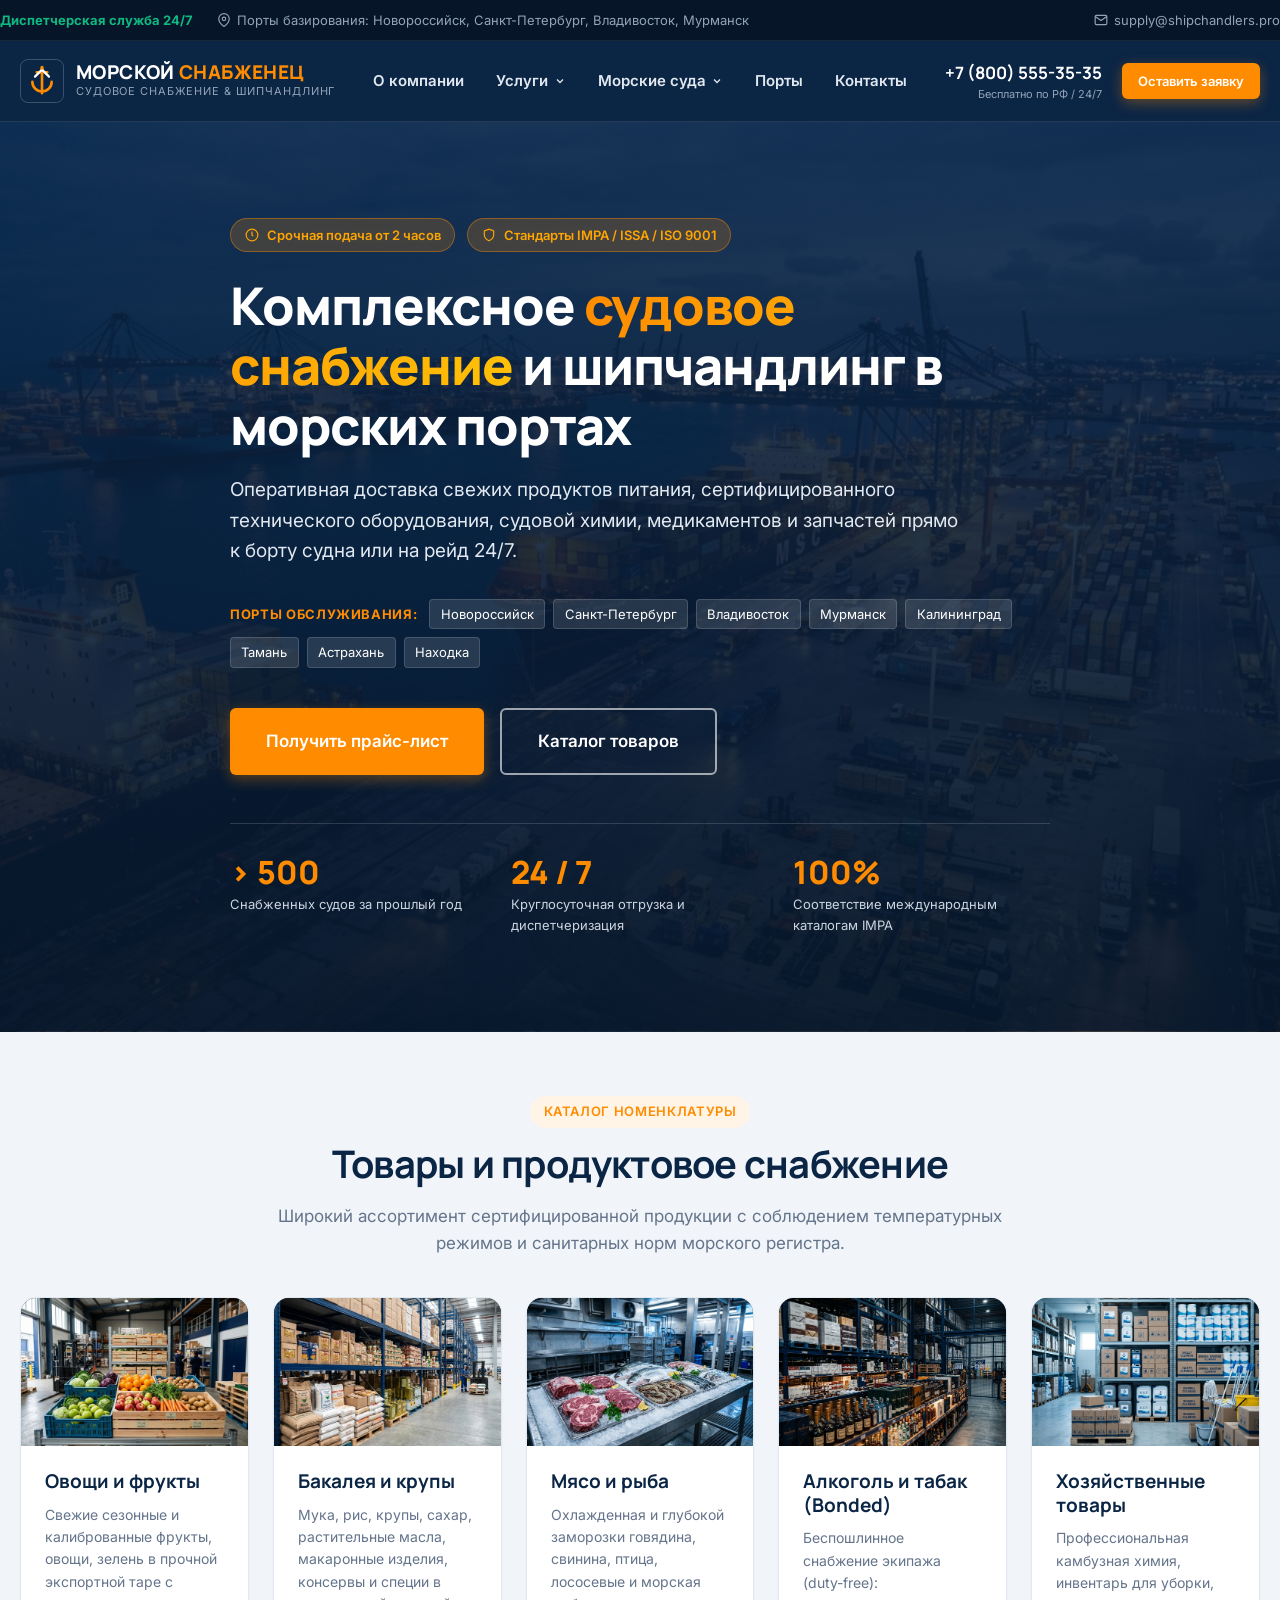
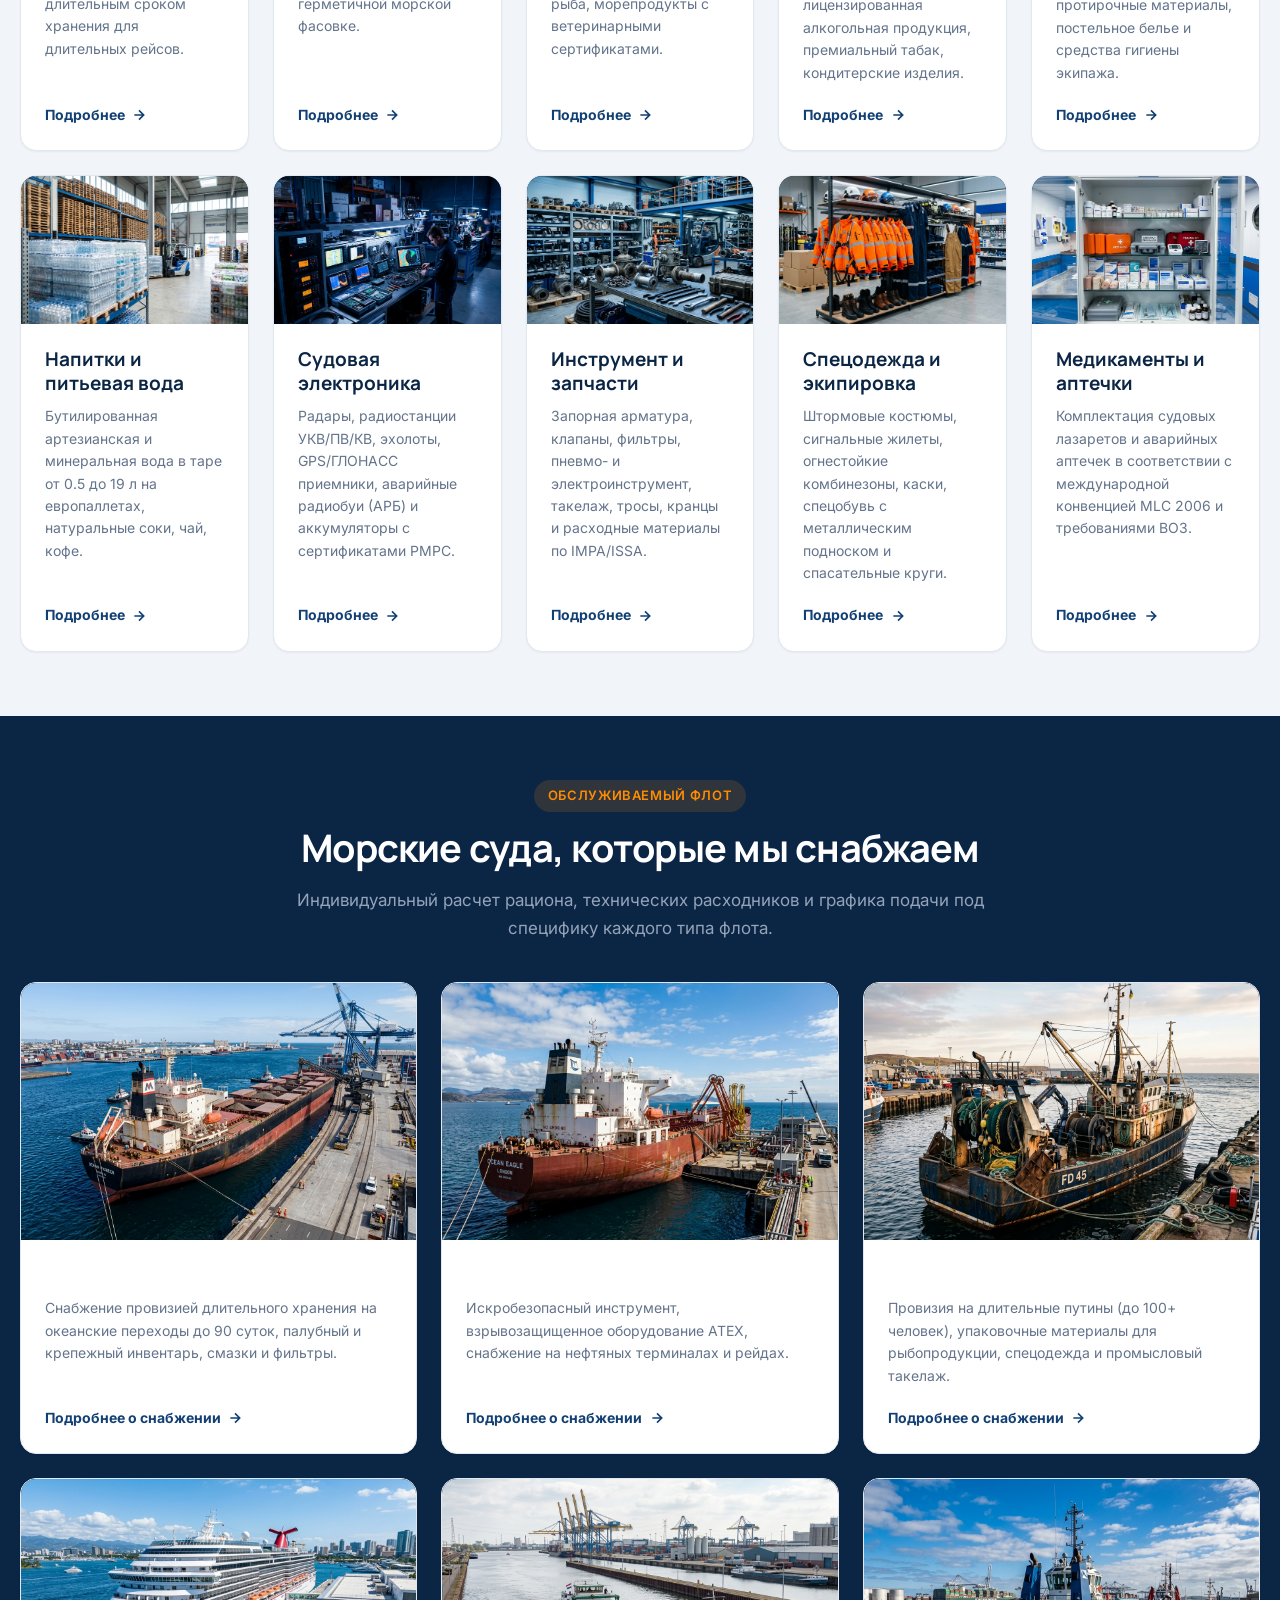
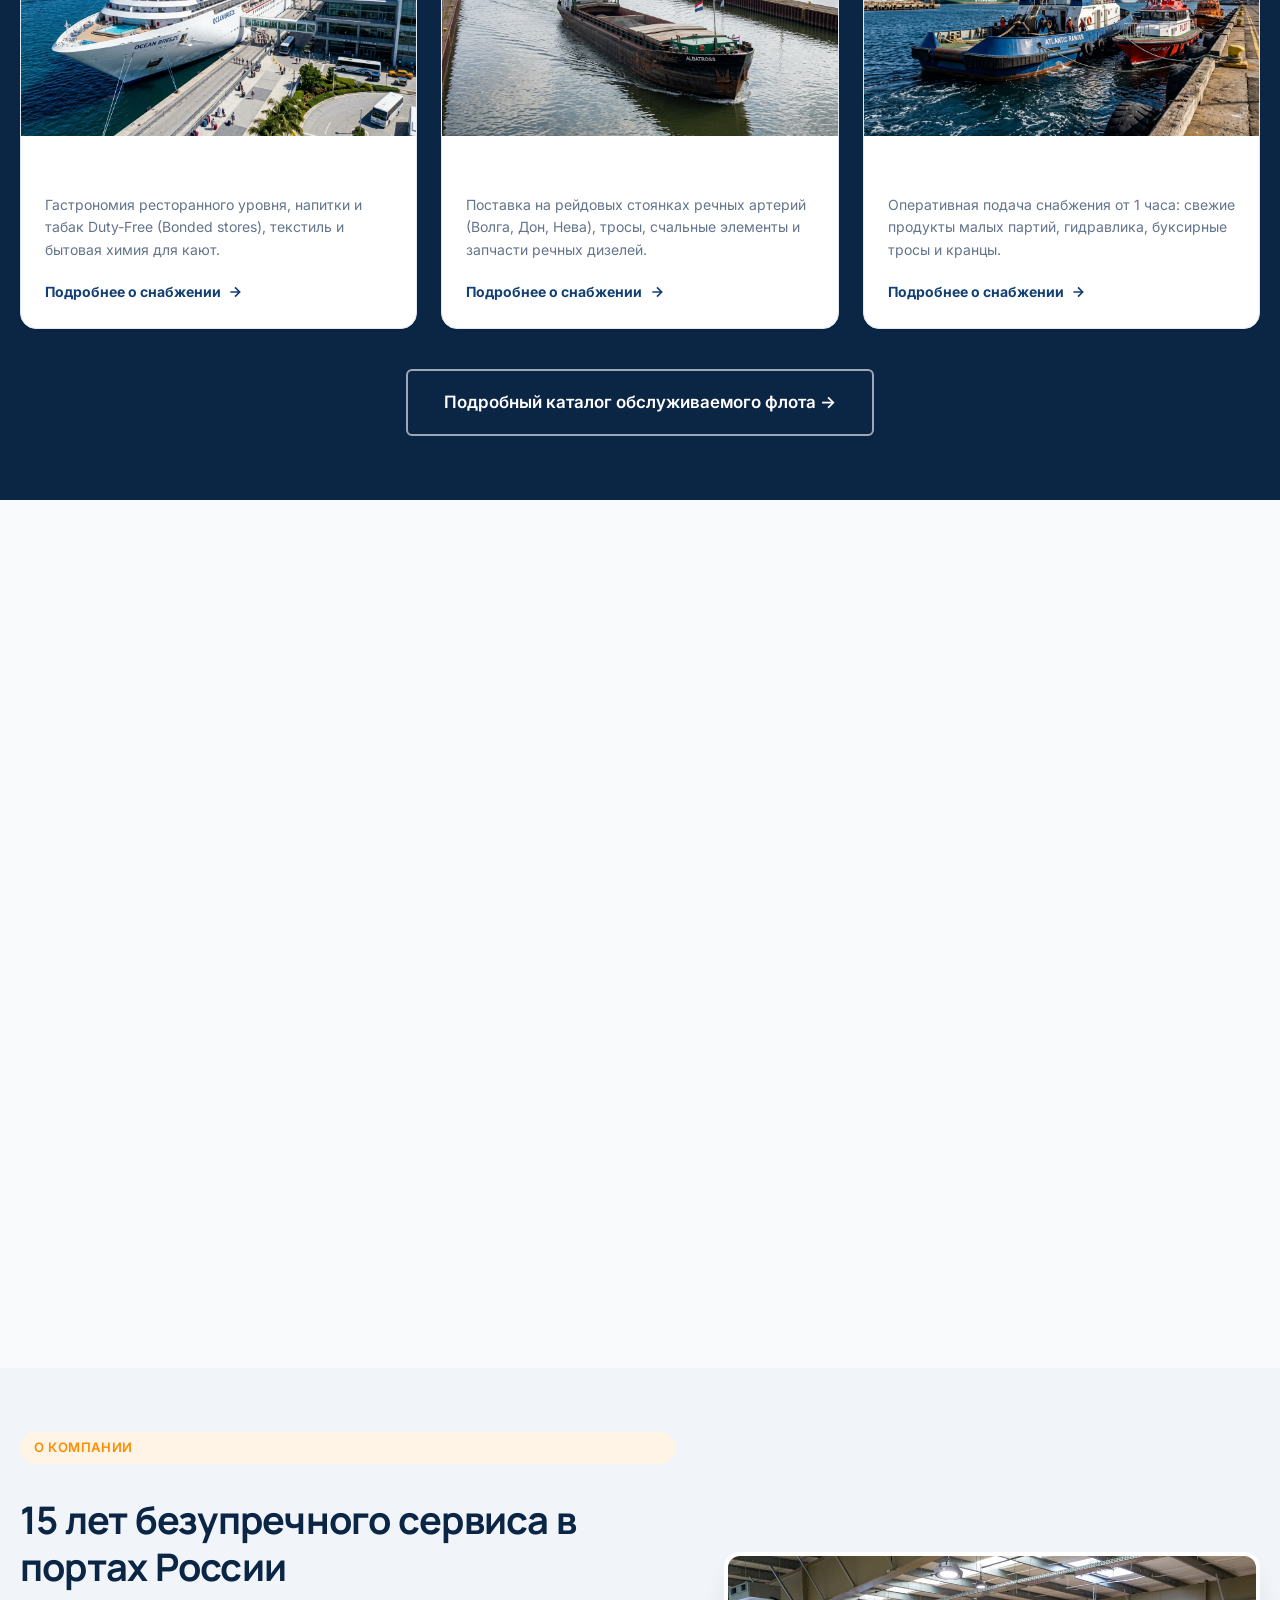
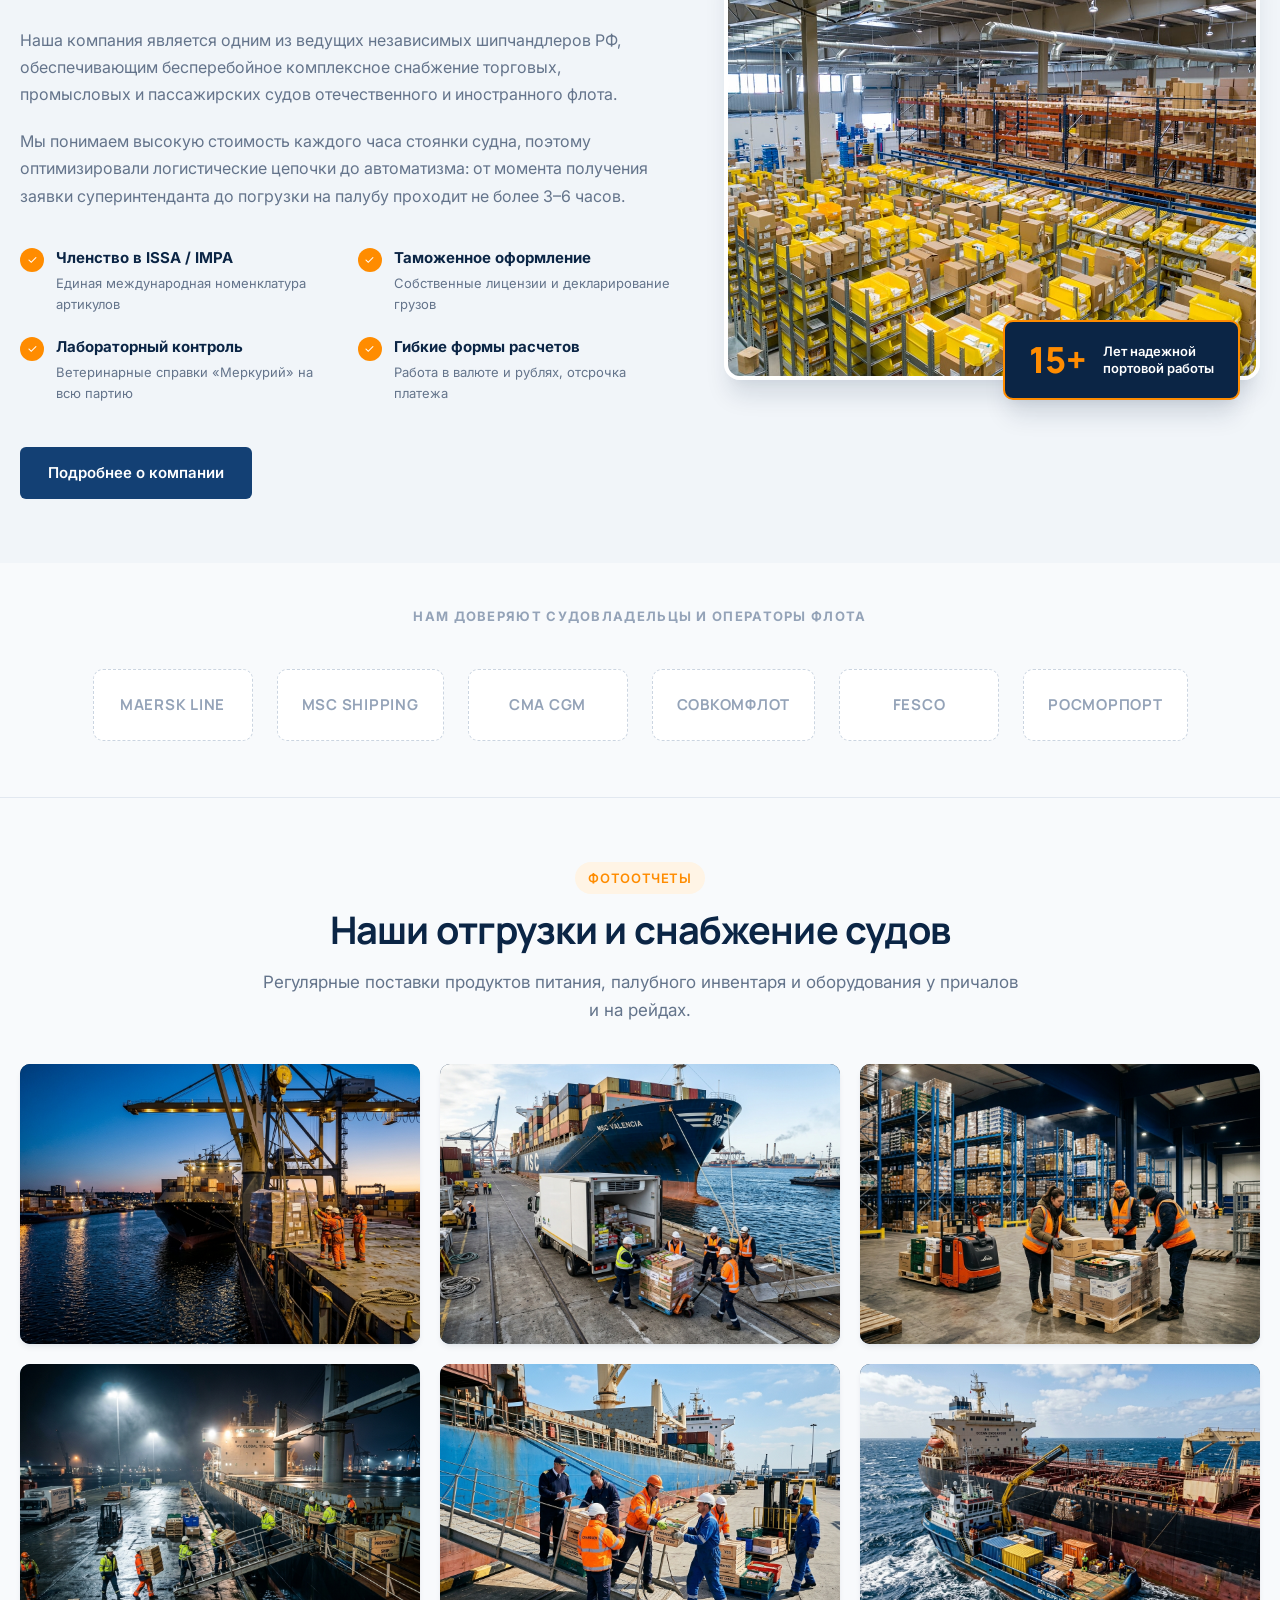
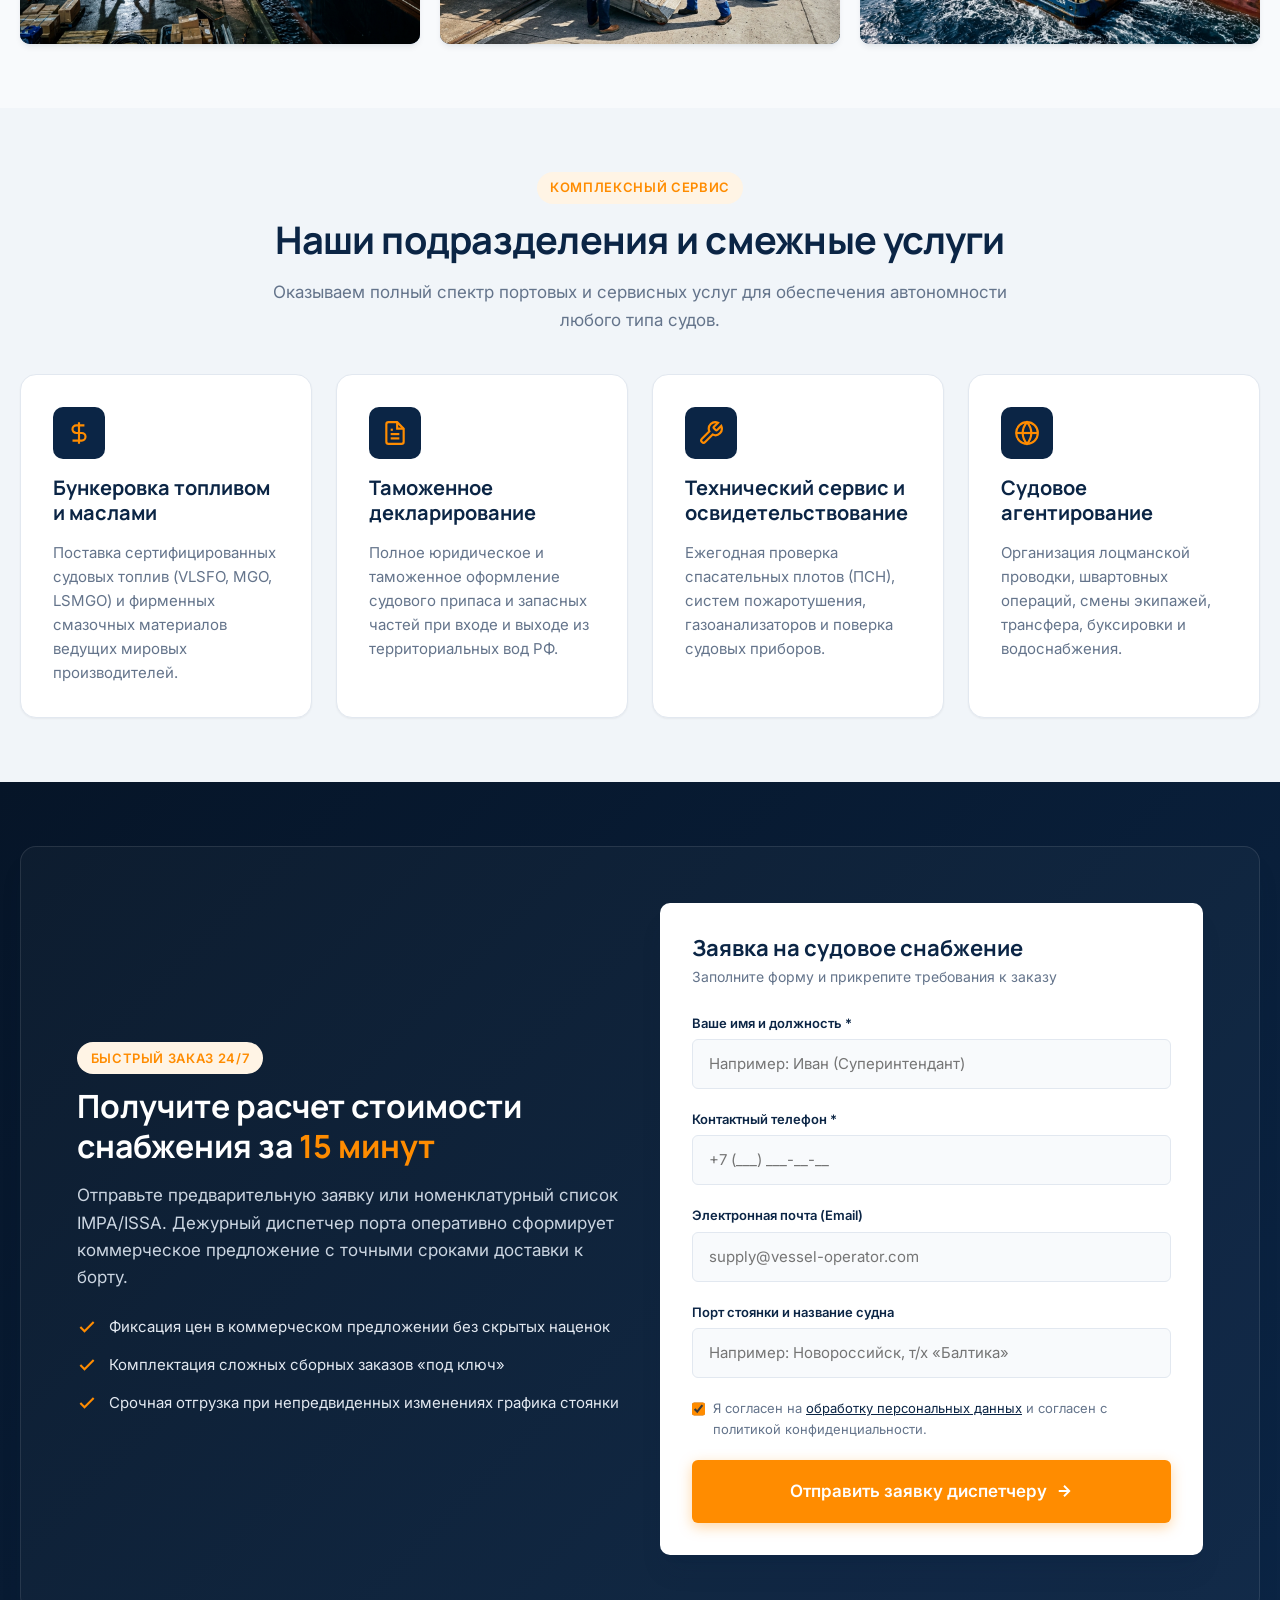
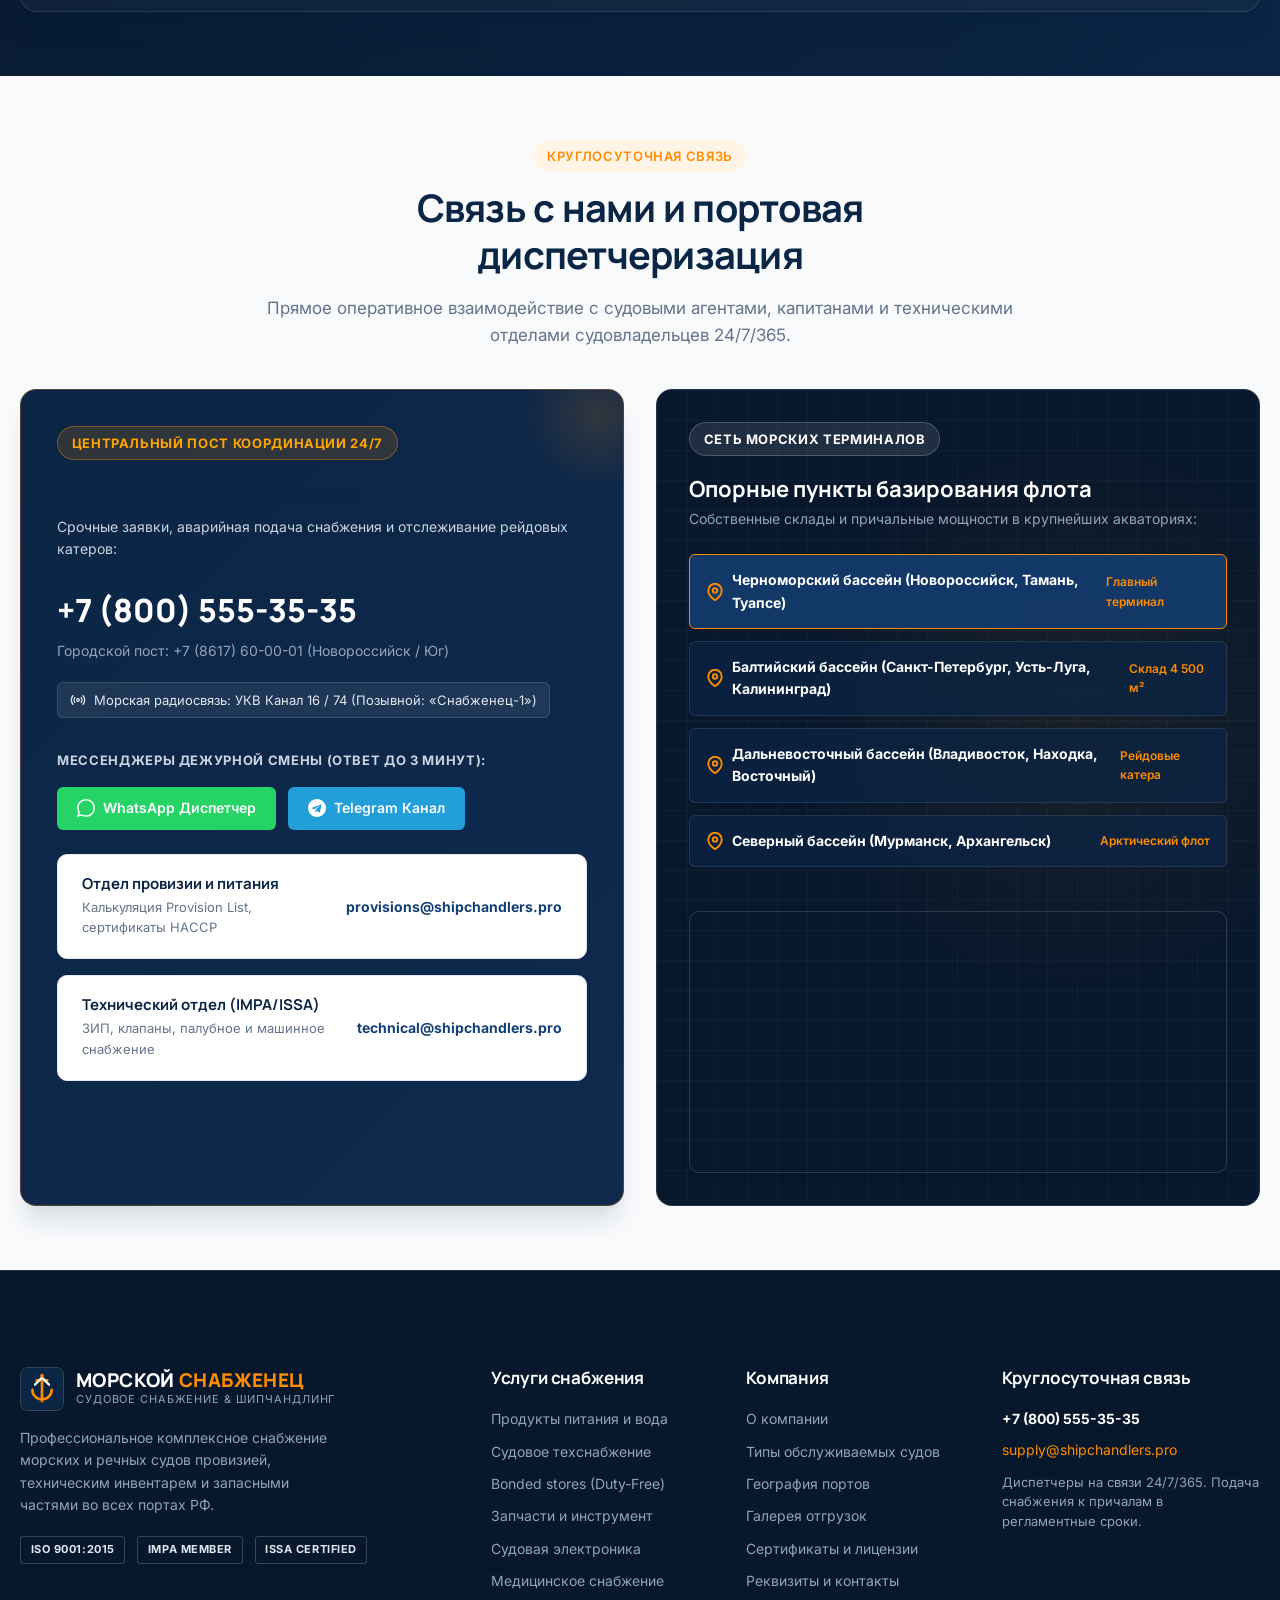
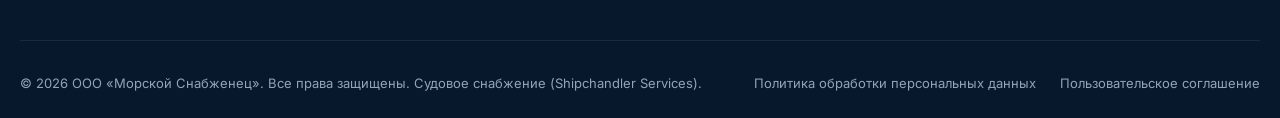
==== commit 66b388b5: "Add vessels.html, vessels section on index.html with 6 AI images, and sync all navigation links" ====
--- a/index.html
+++ b/index.html
@@ -74,17 +74,17 @@
             </ul>
           </li>
           <li class="nav__item">
-            <a href="#vessels" class="nav__link">
+            <a href="vessels.html" class="nav__link">
               <span>Морские суда</span>
               <svg width="12" height="12" viewBox="0 0 24 24" fill="none" stroke="currentColor" stroke-width="2.5"><polyline points="6 9 12 15 18 9"/></svg>
             </a>
             <ul class="nav__dropdown">
-              <li class="nav__dropdown-item"><a href="#vessels">Сухогрузы и балкеры</a></li>
-              <li class="nav__dropdown-item"><a href="#vessels">Наливные суда и танкеры</a></li>
-              <li class="nav__dropdown-item"><a href="#vessels">Промысловые суда и траулеры</a></li>
-              <li class="nav__dropdown-item"><a href="#vessels">Пассажирские лайнеры</a></li>
-              <li class="nav__dropdown-item"><a href="#vessels">Речные суда и баржи</a></li>
-              <li class="nav__dropdown-item"><a href="#vessels">Маломерные суда и буксиры</a></li>
+              <li class="nav__dropdown-item"><a href="vessels.html#bulk">Сухогрузы и балкеры</a></li>
+              <li class="nav__dropdown-item"><a href="vessels.html#tankers">Наливные суда и танкеры</a></li>
+              <li class="nav__dropdown-item"><a href="vessels.html#trawlers">Промысловые суда и траулеры</a></li>
+              <li class="nav__dropdown-item"><a href="vessels.html#passenger">Пассажирские лайнеры</a></li>
+              <li class="nav__dropdown-item"><a href="vessels.html#river">Речные суда и баржи</a></li>
+              <li class="nav__dropdown-item"><a href="vessels.html#tugs">Маломерные суда и буксиры</a></li>
             </ul>
           </li>
           <li class="nav__item">
@@ -363,6 +363,133 @@
           </div>
         </article>
 
+      </div>
+    </div>
+  </section>
+
+  <!-- ==================== SERVICED VESSELS SECTION (6 CARDS) ==================== -->
+  <section class="section section--navy" id="vessels">
+    <div class="container">
+      <div class="section__header fade-in">
+        <span class="section__badge">Обслуживаемый флот</span>
+        <h2 class="section__title">Морские суда, которые мы снабжаем</h2>
+        <p class="section__subtitle">
+          Индивидуальный расчет рациона, технических расходников и графика подачи под специфику каждого типа флота.
+        </p>
+      </div>
+
+      <div class="services-grid" style="grid-template-columns: repeat(auto-fit, minmax(320px, 1fr));">
+        <!-- Vessel 1 -->
+        <article class="service-card fade-in">
+          <div class="service-card__image-wrap">
+            <span class="service-card__num">01 / КАРГО</span>
+            <img src="assets/img/vessels/vessel-bulk.jpg" alt="Сухогрузы, балкеры и контейнеровозы" class="service-card__image" loading="lazy">
+          </div>
+          <div class="service-card__content">
+            <h3 class="service-card__title">Сухогрузы и балкеры</h3>
+            <p class="service-card__desc">
+              Снабжение провизией длительного хранения на океанские переходы до 90 суток, палубный и крепежный инвентарь, смазки и фильтры.
+            </p>
+            <a href="vessels.html#bulk" class="service-card__link">
+              <span>Подробнее о снабжении</span>
+              <svg width="16" height="16" viewBox="0 0 24 24" fill="none" stroke="currentColor" stroke-width="2.5"><path d="M5 12h14M12 5l7 7-7 7"/></svg>
+            </a>
+          </div>
+        </article>
+
+        <!-- Vessel 2 -->
+        <article class="service-card fade-in">
+          <div class="service-card__image-wrap">
+            <span class="service-card__num">02 / НАЛИВ</span>
+            <img src="assets/img/vessels/vessel-tanker.jpg" alt="Наливные суда и танкеры" class="service-card__image" loading="lazy">
+          </div>
+          <div class="service-card__content">
+            <h3 class="service-card__title">Наливные суда и танкеры</h3>
+            <p class="service-card__desc">
+              Искробезопасный инструмент, взрывозащищенное оборудование ATEX, снабжение на нефтяных терминалах и рейдах.
+            </p>
+            <a href="vessels.html#tankers" class="service-card__link">
+              <span>Подробнее о снабжении</span>
+              <svg width="16" height="16" viewBox="0 0 24 24" fill="none" stroke="currentColor" stroke-width="2.5"><path d="M5 12h14M12 5l7 7-7 7"/></svg>
+            </a>
+          </div>
+        </article>
+
+        <!-- Vessel 3 -->
+        <article class="service-card fade-in">
+          <div class="service-card__image-wrap">
+            <span class="service-card__num">03 / РЫБАК</span>
+            <img src="assets/img/vessels/vessel-trawler.jpg" alt="Промысловые суда и траулеры" class="service-card__image" loading="lazy">
+          </div>
+          <div class="service-card__content">
+            <h3 class="service-card__title">Промысловые суда и траулеры</h3>
+            <p class="service-card__desc">
+              Провизия на длительные путины (до 100+ человек), упаковочные материалы для рыбопродукции, спецодежда и промысловый такелаж.
+            </p>
+            <a href="vessels.html#trawlers" class="service-card__link">
+              <span>Подробнее о снабжении</span>
+              <svg width="16" height="16" viewBox="0 0 24 24" fill="none" stroke="currentColor" stroke-width="2.5"><path d="M5 12h14M12 5l7 7-7 7"/></svg>
+            </a>
+          </div>
+        </article>
+
+        <!-- Vessel 4 -->
+        <article class="service-card fade-in">
+          <div class="service-card__image-wrap">
+            <span class="service-card__num">04 / КРУИЗ</span>
+            <img src="assets/img/vessels/vessel-passenger.jpg" alt="Пассажирские лайнеры" class="service-card__image" loading="lazy">
+          </div>
+          <div class="service-card__content">
+            <h3 class="service-card__title">Пассажирские лайнеры</h3>
+            <p class="service-card__desc">
+              Гастрономия ресторанного уровня, напитки и табак Duty-Free (Bonded stores), текстиль и бытовая химия для кают.
+            </p>
+            <a href="vessels.html#passenger" class="service-card__link">
+              <span>Подробнее о снабжении</span>
+              <svg width="16" height="16" viewBox="0 0 24 24" fill="none" stroke="currentColor" stroke-width="2.5"><path d="M5 12h14M12 5l7 7-7 7"/></svg>
+            </a>
+          </div>
+        </article>
+
+        <!-- Vessel 5 -->
+        <article class="service-card fade-in">
+          <div class="service-card__image-wrap">
+            <span class="service-card__num">05 / РЕКА-МОРЕ</span>
+            <img src="assets/img/vessels/vessel-river.jpg" alt="Речные суда и баржи" class="service-card__image" loading="lazy">
+          </div>
+          <div class="service-card__content">
+            <h3 class="service-card__title">Речные суда и баржи</h3>
+            <p class="service-card__desc">
+              Поставка на рейдовых стоянках речных артерий (Волга, Дон, Нева), тросы, счальные элементы и запчасти речных дизелей.
+            </p>
+            <a href="vessels.html#river" class="service-card__link">
+              <span>Подробнее о снабжении</span>
+              <svg width="16" height="16" viewBox="0 0 24 24" fill="none" stroke="currentColor" stroke-width="2.5"><path d="M5 12h14M12 5l7 7-7 7"/></svg>
+            </a>
+          </div>
+        </article>
+
+        <!-- Vessel 6 -->
+        <article class="service-card fade-in">
+          <div class="service-card__image-wrap">
+            <span class="service-card__num">06 / ПОРТОФЛОТ</span>
+            <img src="assets/img/vessels/vessel-tug.jpg" alt="Маломерные суда и буксиры" class="service-card__image" loading="lazy">
+          </div>
+          <div class="service-card__content">
+            <h3 class="service-card__title">Маломерные суда и буксиры</h3>
+            <p class="service-card__desc">
+              Оперативная подача снабжения от 1 часа: свежие продукты малых партий, гидравлика, буксирные тросы и кранцы.
+            </p>
+            <a href="vessels.html#tugs" class="service-card__link">
+              <span>Подробнее о снабжении</span>
+              <svg width="16" height="16" viewBox="0 0 24 24" fill="none" stroke="currentColor" stroke-width="2.5"><path d="M5 12h14M12 5l7 7-7 7"/></svg>
+            </a>
+          </div>
+        </article>
+      </div>
+
+      <div style="text-align: center; margin-top: 2.5rem;">
+        <a href="vessels.html" class="btn btn--outline btn--lg">Подробный каталог обслуживаемого флота →</a>
       </div>
     </div>
   </section>
@@ -898,7 +1025,7 @@
           <h4 class="footer-col__title">Компания</h4>
           <ul class="footer-menu">
             <li><a href="about.html">О компании</a></li>
-            <li><a href="index.html#vessels">Типы обслуживаемых судов</a></li>
+            <li><a href="vessels.html">Типы обслуживаемых судов</a></li>
             <li><a href="contacts.html">География портов</a></li>
             <li><a href="index.html#gallery">Галерея отгрузок</a></li>
             <li><a href="about.html#certifications">Сертификаты и лицензии</a></li>
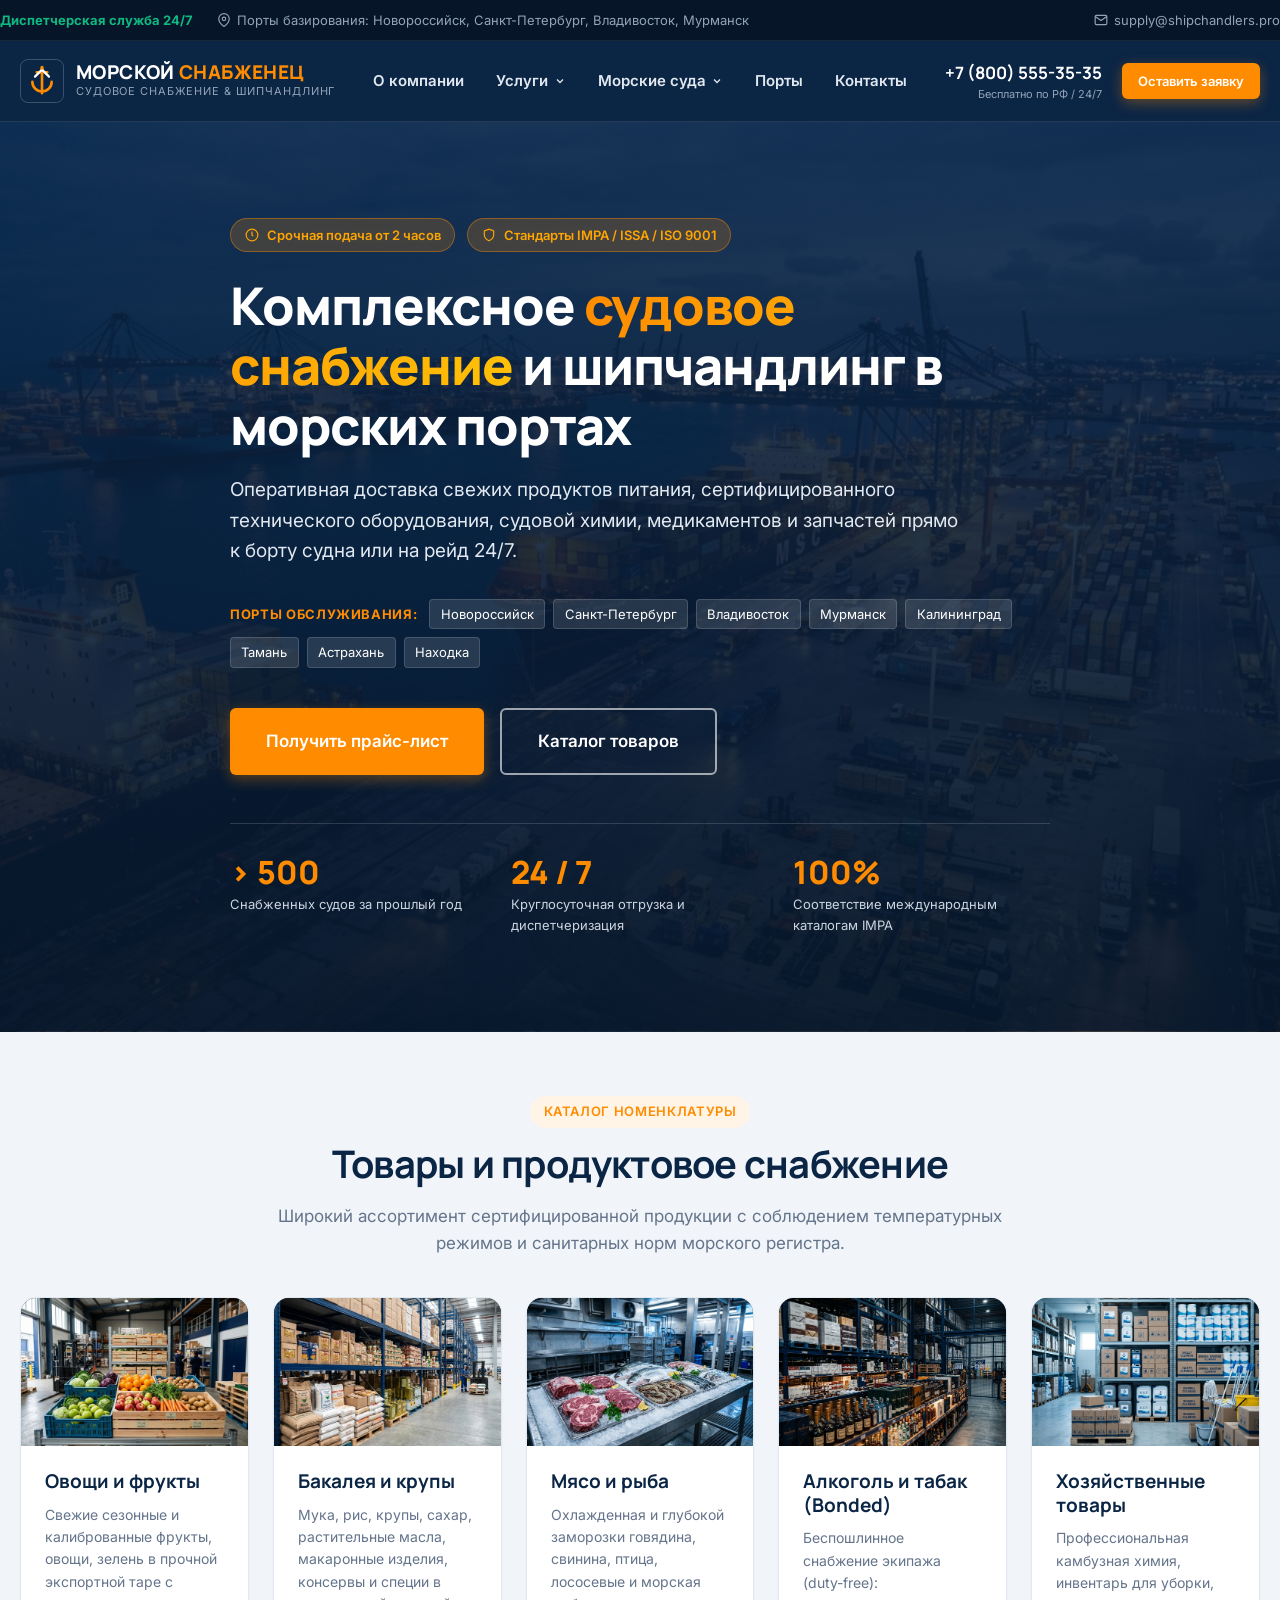
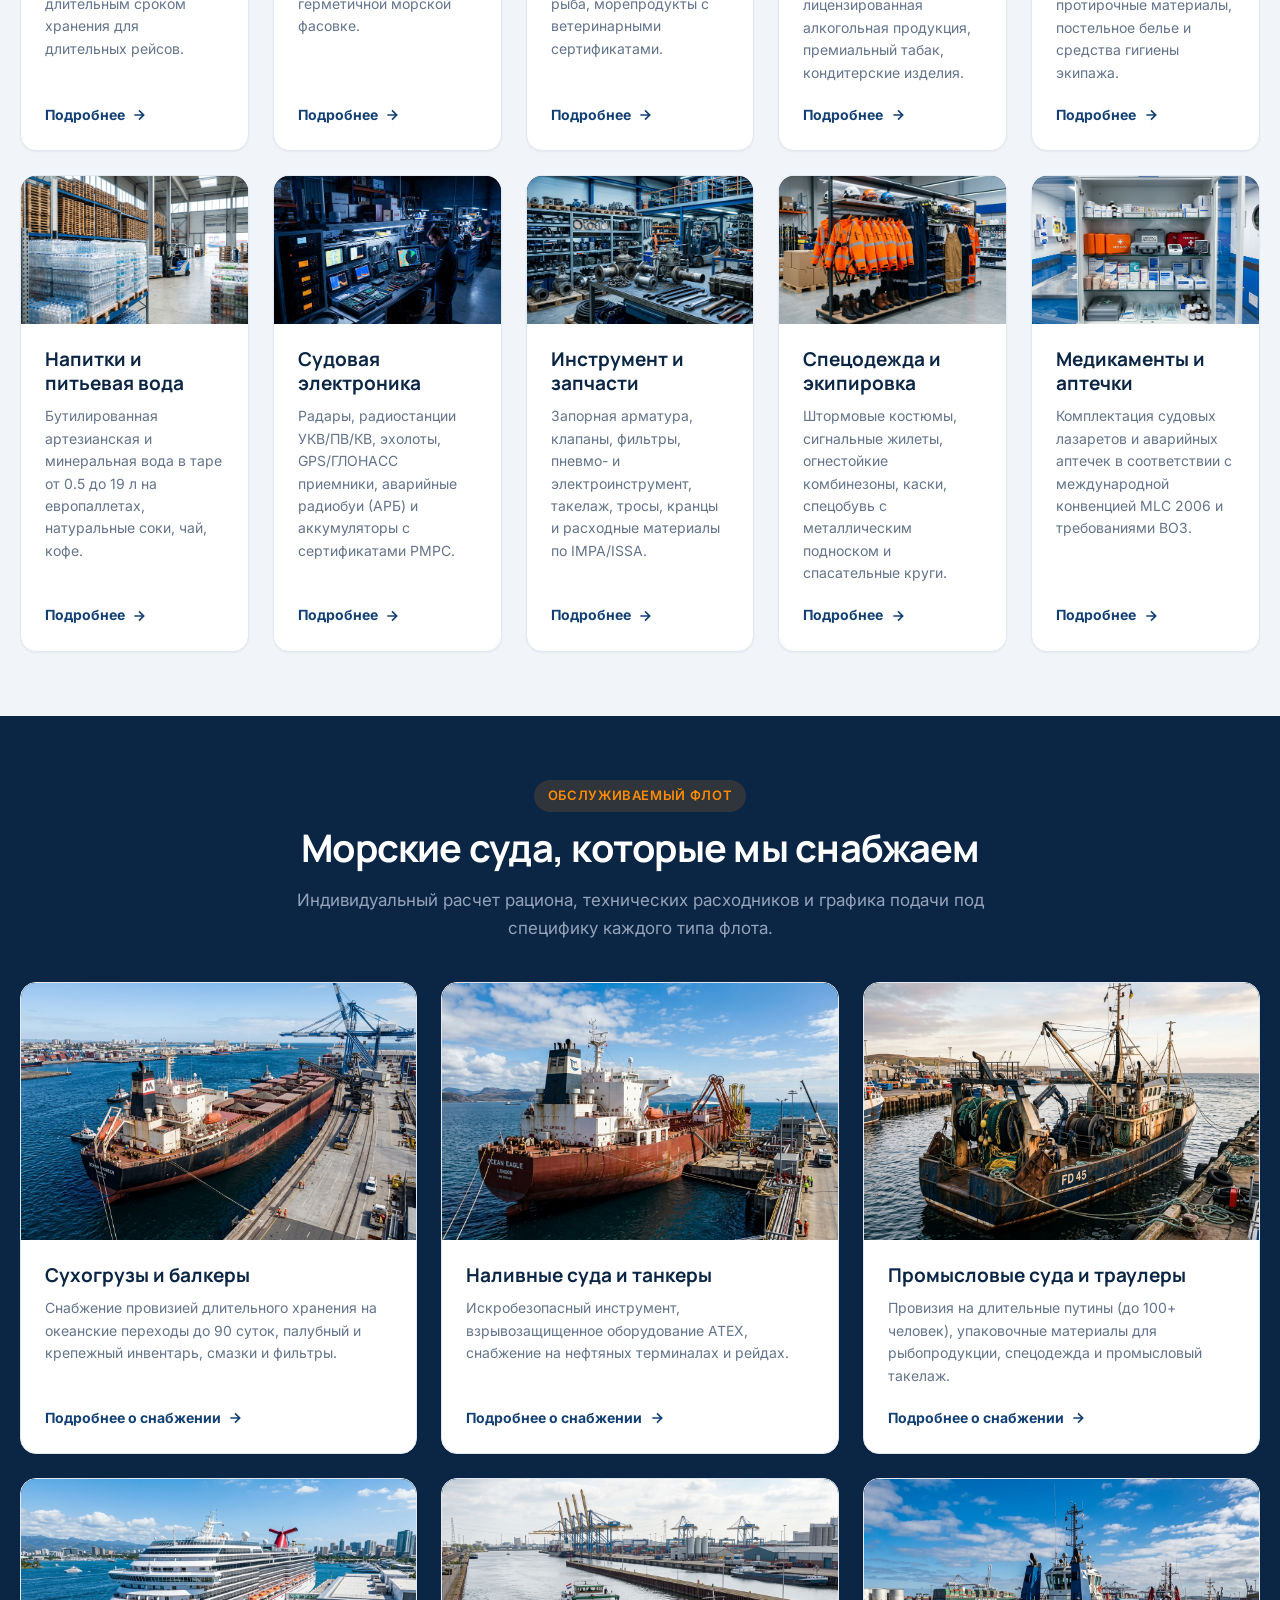
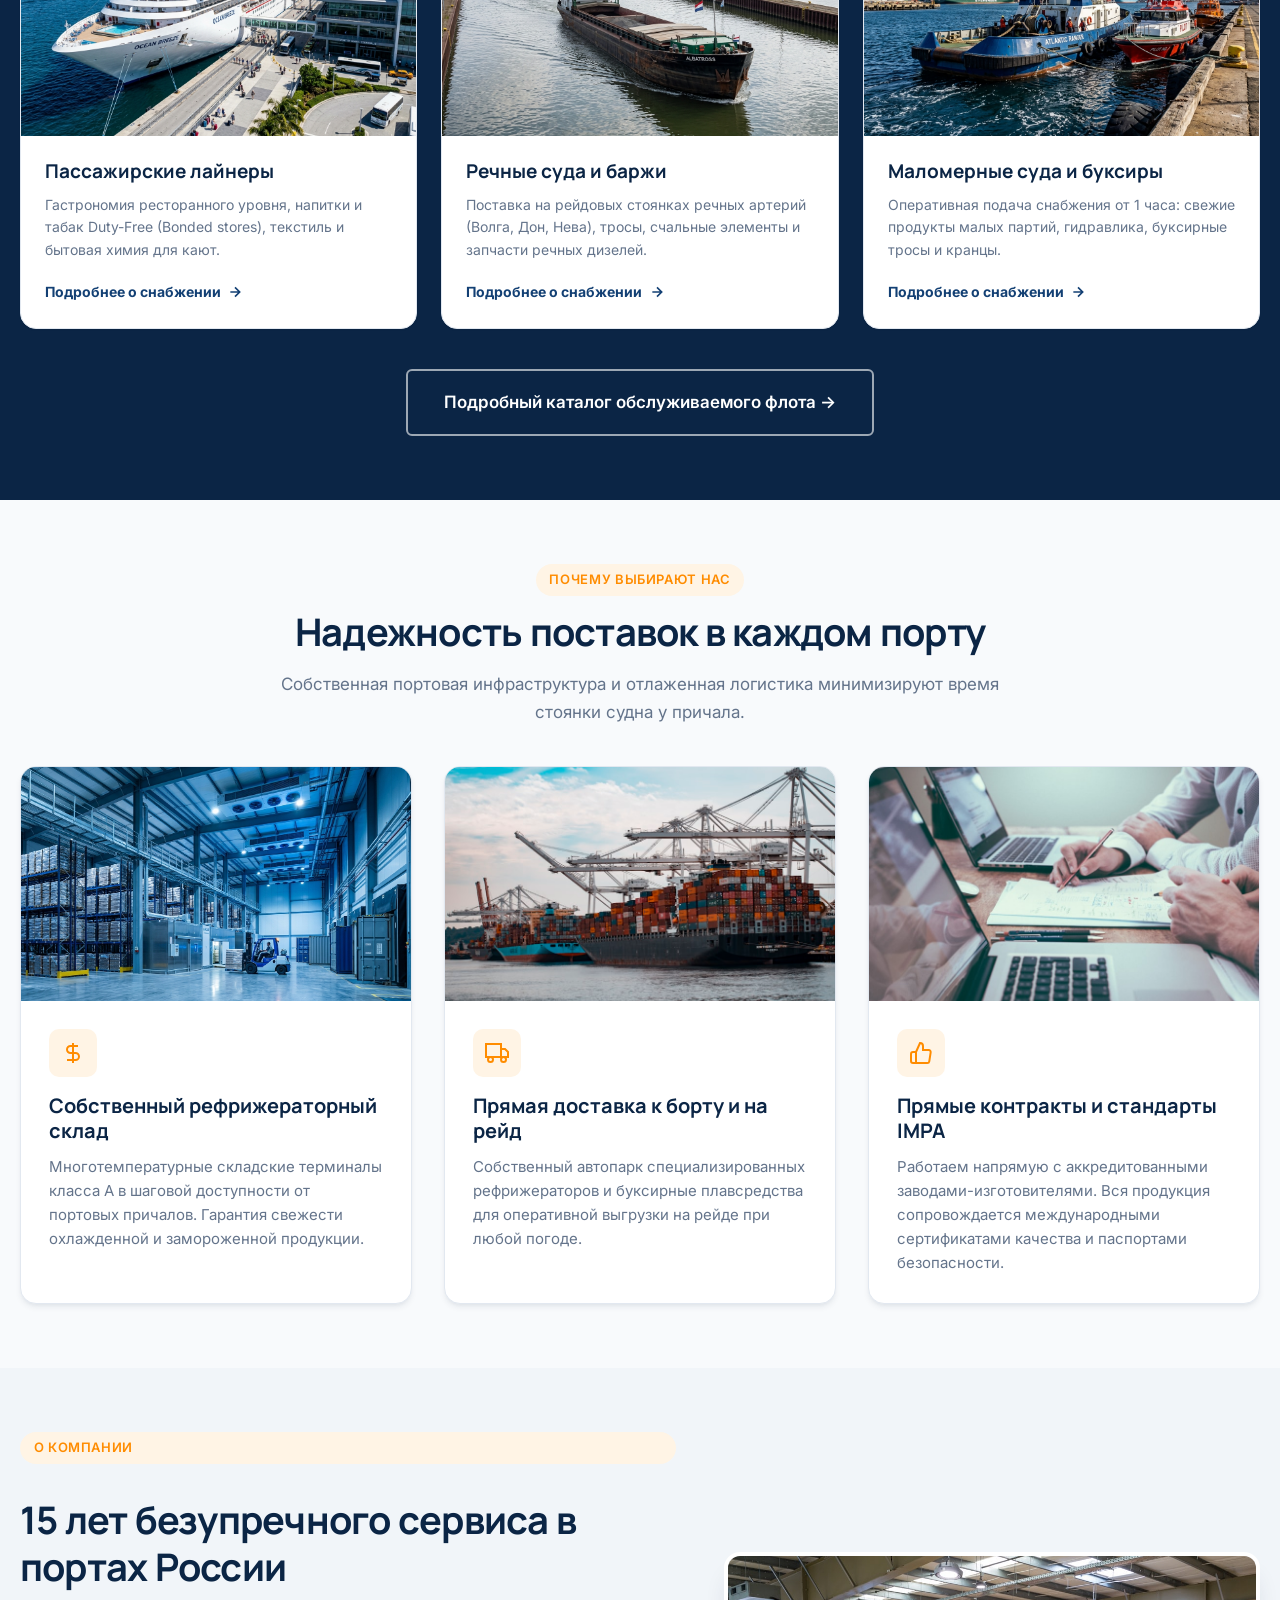
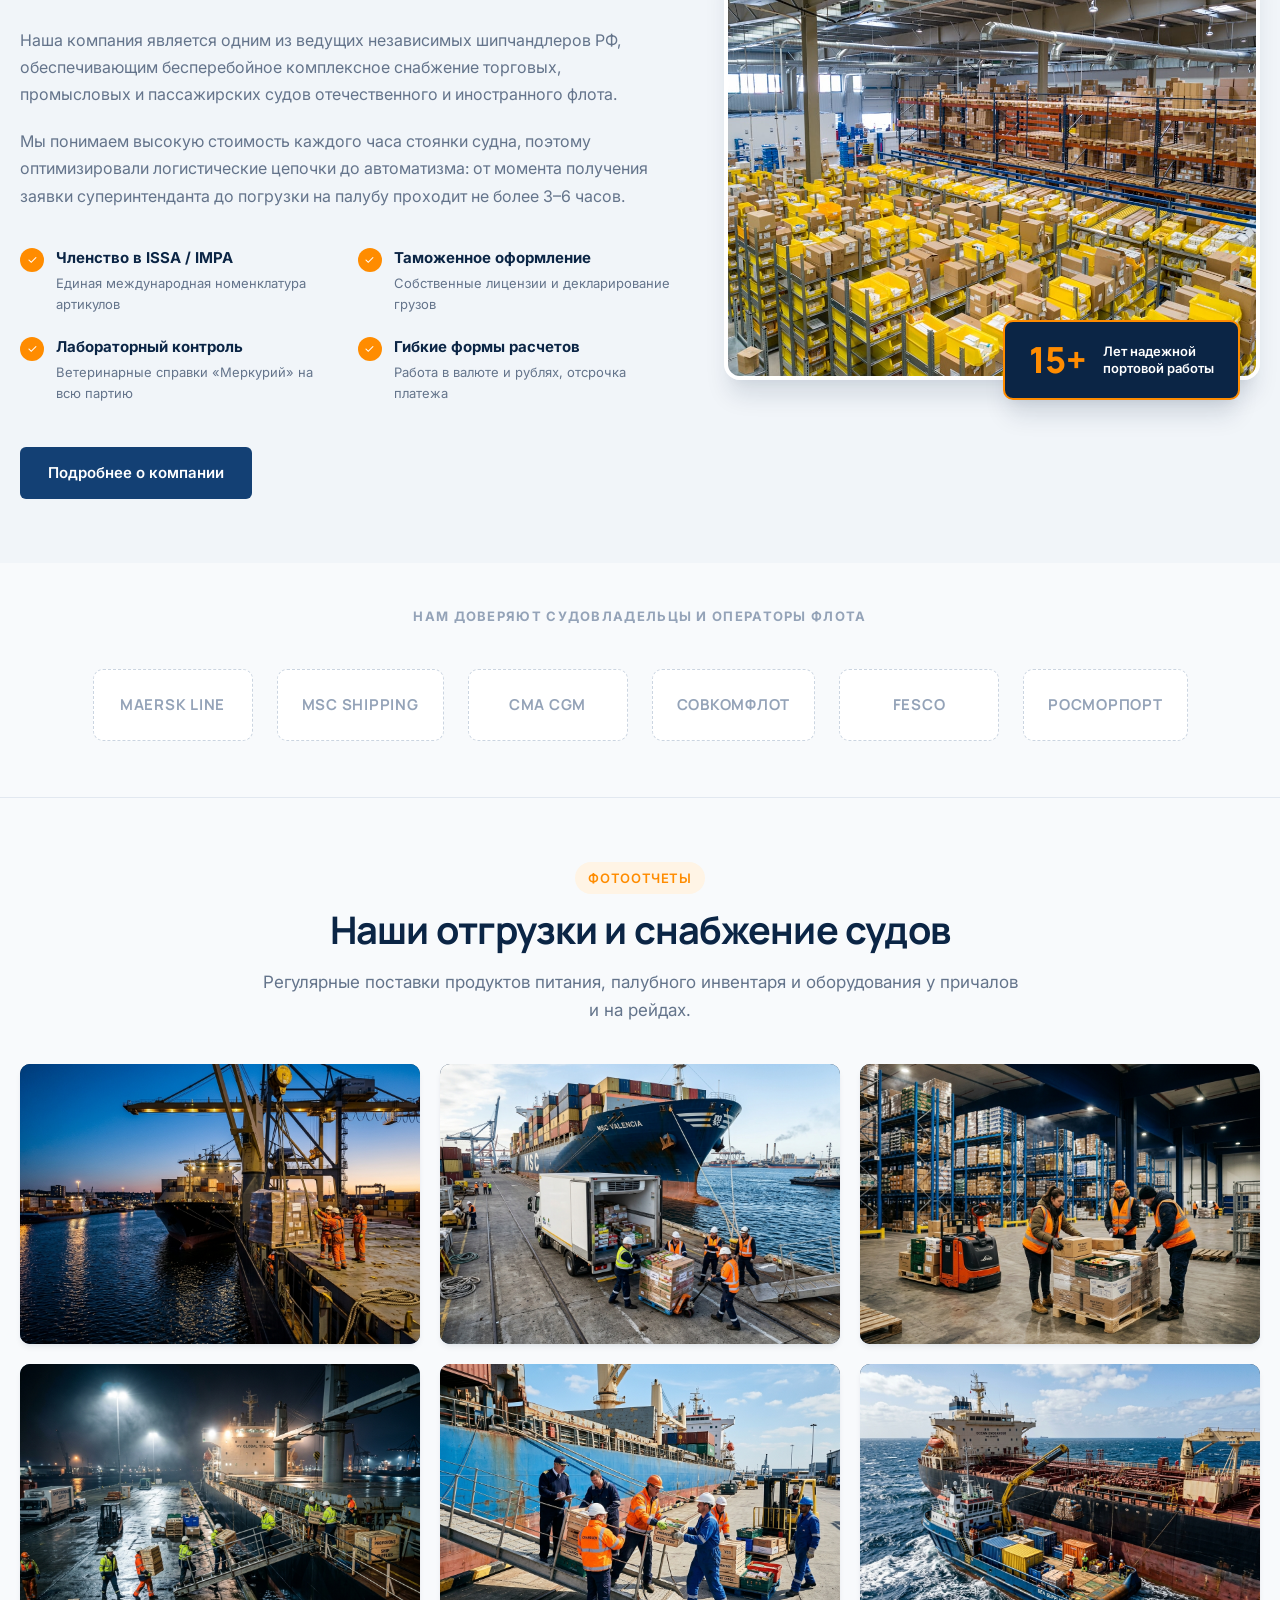
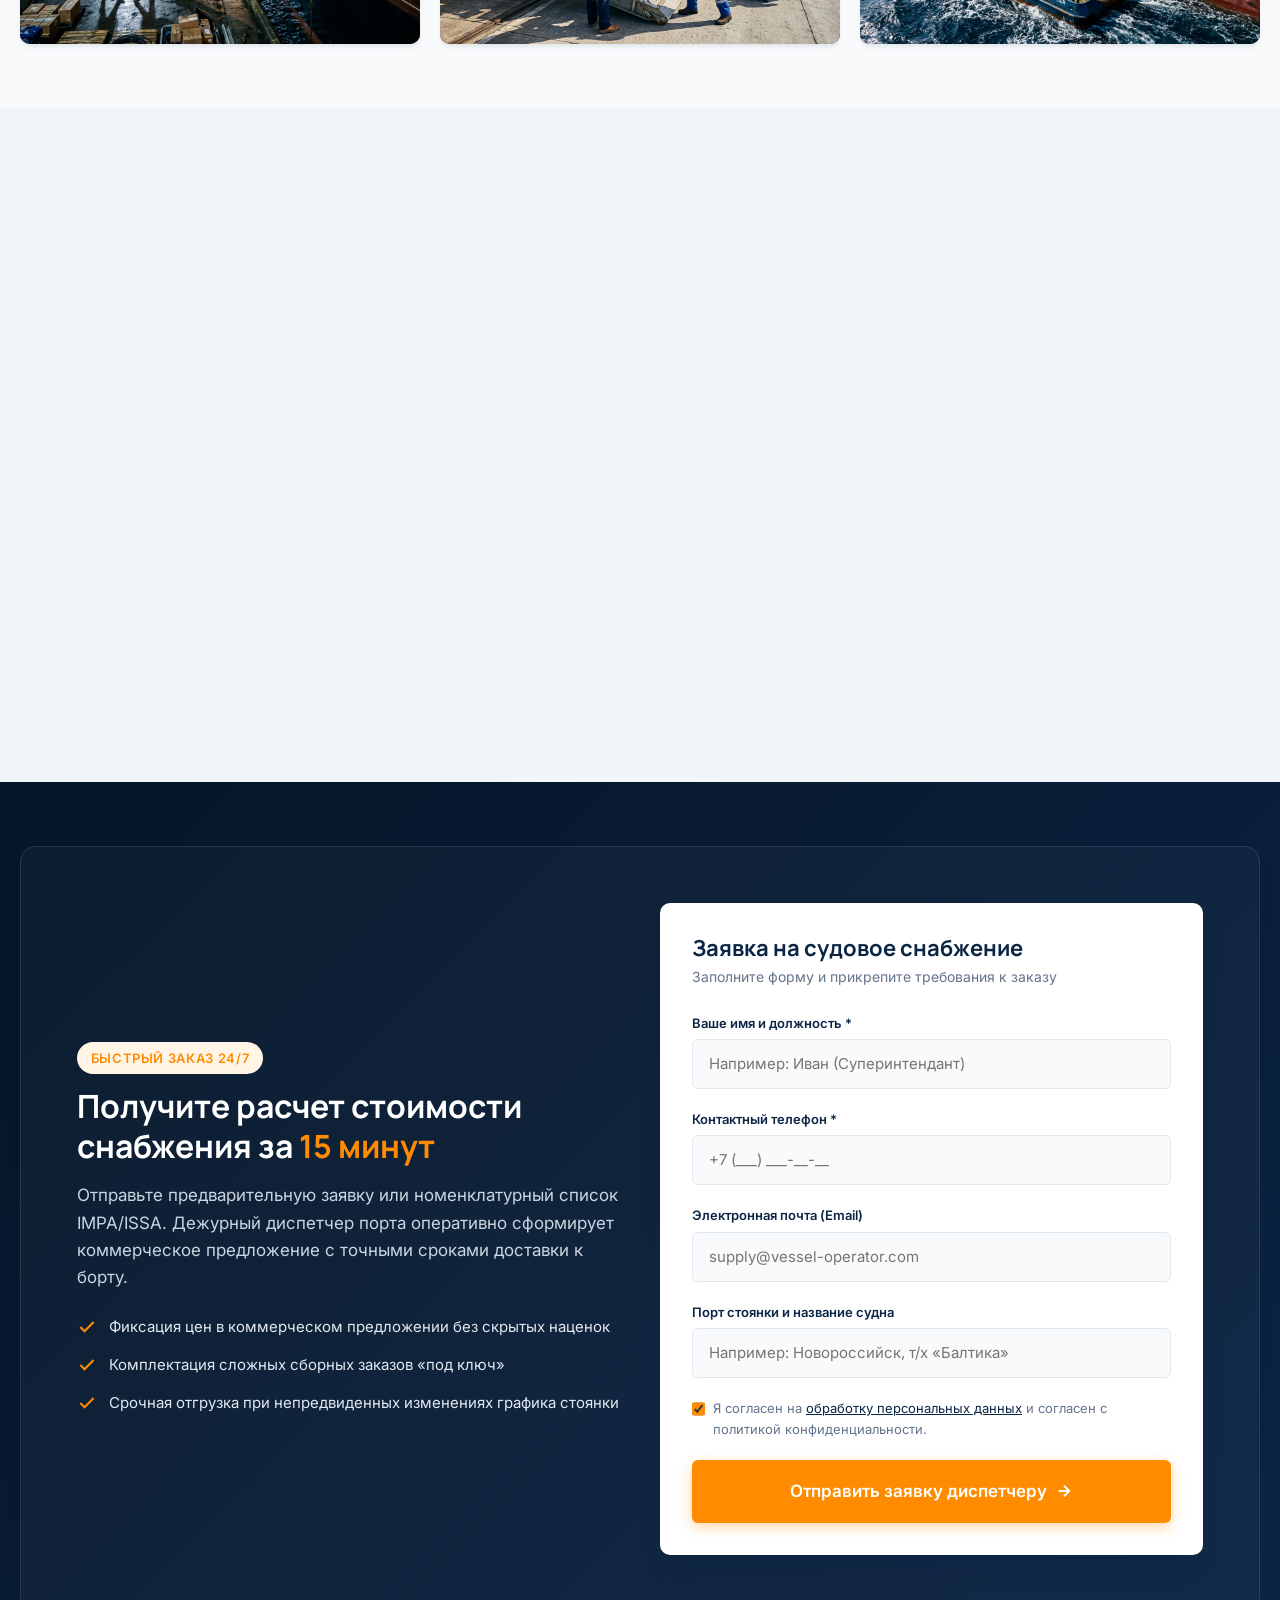
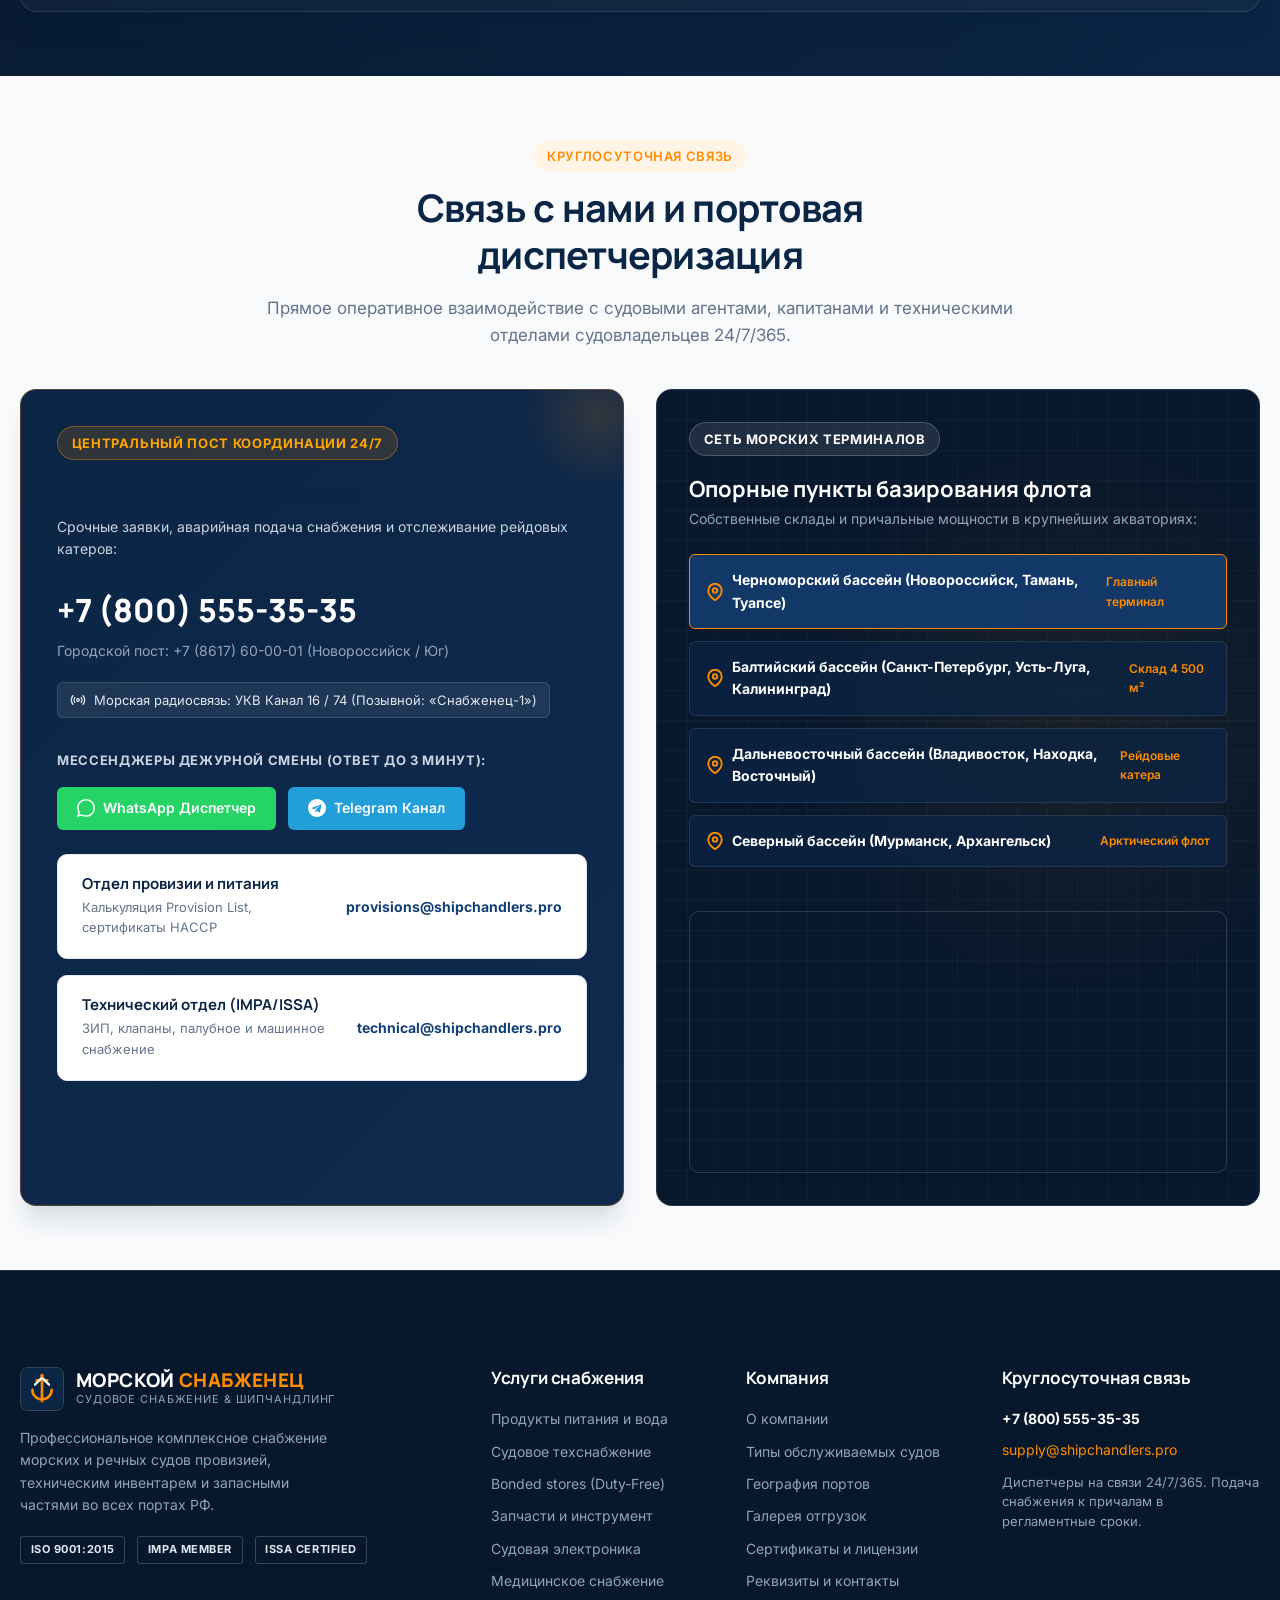
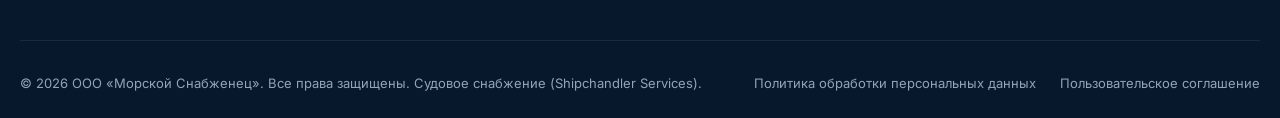
==== commit 532baead: "Fix vessel card title visibility and add dedicated service pages for all 7 categories" ====
--- a/index.html
+++ b/index.html
@@ -64,13 +64,13 @@
               <svg width="12" height="12" viewBox="0 0 24 24" fill="none" stroke="currentColor" stroke-width="2.5"><polyline points="6 9 12 15 18 9"/></svg>
             </a>
             <ul class="nav__dropdown">
-              <li class="nav__dropdown-item"><a href="service-single.html?service=provisions">Доставка продуктов питания</a></li>
-              <li class="nav__dropdown-item"><a href="service-single.html?service=technical">Судовое техническое снабжение</a></li>
-              <li class="nav__dropdown-item"><a href="service-single.html?service=medicine">Доставка медикаментов</a></li>
-              <li class="nav__dropdown-item"><a href="service-single.html?service=spare-parts">Доставка запчастей и инструмента</a></li>
-              <li class="nav__dropdown-item"><a href="service-single.html?service=electronics">Судовая электроника и навигация</a></li>
-              <li class="nav__dropdown-item"><a href="service-single.html?service=workwear">Спецодежда и СИЗ экипажа</a></li>
-              <li class="nav__dropdown-item"><a href="service-single.html?service=household">Хозяйственные товары и химия</a></li>
+              <li class="nav__dropdown-item"><a href="service-provisions.html">Доставка продуктов питания</a></li>
+              <li class="nav__dropdown-item"><a href="service-technical.html">Судовое техническое снабжение</a></li>
+              <li class="nav__dropdown-item"><a href="service-medicine.html">Доставка медикаментов</a></li>
+              <li class="nav__dropdown-item"><a href="service-spare-parts.html">Доставка запчастей и инструмента</a></li>
+              <li class="nav__dropdown-item"><a href="service-electronics.html">Судовая электроника и навигация</a></li>
+              <li class="nav__dropdown-item"><a href="service-workwear.html">Спецодежда и СИЗ экипажа</a></li>
+              <li class="nav__dropdown-item"><a href="service-household.html">Хозяйственные товары и химия</a></li>
             </ul>
           </li>
           <li class="nav__item">
@@ -194,7 +194,7 @@
             <p class="service-card__desc">
               Свежие сезонные и калиброванные фрукты, овощи, зелень в прочной экспортной таре с длительным сроком хранения для длительных рейсов.
             </p>
-            <a href="service-single.html?service=vegetables" class="service-card__link">
+            <a href="service-provisions.html" class="service-card__link">
               <span>Подробнее</span>
               <svg width="16" height="16" viewBox="0 0 24 24" fill="none" stroke="currentColor" stroke-width="2.5"><path d="M5 12h14M12 5l7 7-7 7"/></svg>
             </a>
@@ -212,7 +212,7 @@
             <p class="service-card__desc">
               Мука, рис, крупы, сахар, растительные масла, макаронные изделия, консервы и специи в герметичной морской фасовке.
             </p>
-            <a href="service-single.html?service=groceries" class="service-card__link">
+            <a href="service-provisions.html" class="service-card__link">
               <span>Подробнее</span>
               <svg width="16" height="16" viewBox="0 0 24 24" fill="none" stroke="currentColor" stroke-width="2.5"><path d="M5 12h14M12 5l7 7-7 7"/></svg>
             </a>
@@ -230,7 +230,7 @@
             <p class="service-card__desc">
               Охлажденная и глубокой заморозки говядина, свинина, птица, лососевые и морская рыба, морепродукты с ветеринарными сертификатами.
             </p>
-            <a href="service-single.html?service=meat-fish" class="service-card__link">
+            <a href="service-provisions.html" class="service-card__link">
               <span>Подробнее</span>
               <svg width="16" height="16" viewBox="0 0 24 24" fill="none" stroke="currentColor" stroke-width="2.5"><path d="M5 12h14M12 5l7 7-7 7"/></svg>
             </a>
@@ -248,7 +248,7 @@
             <p class="service-card__desc">
               Беспошлинное снабжение экипажа (duty-free): лицензированная алкогольная продукция, премиальный табак, кондитерские изделия.
             </p>
-            <a href="service-single.html?service=bonded" class="service-card__link">
+            <a href="service-provisions.html" class="service-card__link">
               <span>Подробнее</span>
               <svg width="16" height="16" viewBox="0 0 24 24" fill="none" stroke="currentColor" stroke-width="2.5"><path d="M5 12h14M12 5l7 7-7 7"/></svg>
             </a>
@@ -266,7 +266,7 @@
             <p class="service-card__desc">
               Профессиональная камбузная химия, инвентарь для уборки, протирочные материалы, постельное белье и средства гигиены экипажа.
             </p>
-            <a href="service-single.html?service=household" class="service-card__link">
+            <a href="service-household.html" class="service-card__link">
               <span>Подробнее</span>
               <svg width="16" height="16" viewBox="0 0 24 24" fill="none" stroke="currentColor" stroke-width="2.5"><path d="M5 12h14M12 5l7 7-7 7"/></svg>
             </a>
@@ -284,7 +284,7 @@
             <p class="service-card__desc">
               Бутилированная артезианская и минеральная вода в таре от 0.5 до 19 л на европаллетах, натуральные соки, чай, кофе.
             </p>
-            <a href="service-single.html?service=beverages" class="service-card__link">
+            <a href="service-provisions.html" class="service-card__link">
               <span>Подробнее</span>
               <svg width="16" height="16" viewBox="0 0 24 24" fill="none" stroke="currentColor" stroke-width="2.5"><path d="M5 12h14M12 5l7 7-7 7"/></svg>
             </a>
@@ -302,7 +302,7 @@
             <p class="service-card__desc">
               Радары, радиостанции УКВ/ПВ/КВ, эхолоты, GPS/ГЛОНАСС приемники, аварийные радиобуи (АРБ) и аккумуляторы с сертификатами РМРС.
             </p>
-            <a href="service-single.html?service=electronics" class="service-card__link">
+            <a href="service-electronics.html" class="service-card__link">
               <span>Подробнее</span>
               <svg width="16" height="16" viewBox="0 0 24 24" fill="none" stroke="currentColor" stroke-width="2.5"><path d="M5 12h14M12 5l7 7-7 7"/></svg>
             </a>
@@ -320,7 +320,7 @@
             <p class="service-card__desc">
               Запорная арматура, клапаны, фильтры, пневмо- и электроинструмент, такелаж, тросы, кранцы и расходные материалы по IMPA/ISSA.
             </p>
-            <a href="service-single.html?service=spare-parts" class="service-card__link">
+            <a href="service-spare-parts.html" class="service-card__link">
               <span>Подробнее</span>
               <svg width="16" height="16" viewBox="0 0 24 24" fill="none" stroke="currentColor" stroke-width="2.5"><path d="M5 12h14M12 5l7 7-7 7"/></svg>
             </a>
@@ -338,7 +338,7 @@
             <p class="service-card__desc">
               Штормовые костюмы, сигнальные жилеты, огнестойкие комбинезоны, каски, спецобувь с металлическим подноском и спасательные круги.
             </p>
-            <a href="service-single.html?service=clothing" class="service-card__link">
+            <a href="service-workwear.html" class="service-card__link">
               <span>Подробнее</span>
               <svg width="16" height="16" viewBox="0 0 24 24" fill="none" stroke="currentColor" stroke-width="2.5"><path d="M5 12h14M12 5l7 7-7 7"/></svg>
             </a>
@@ -356,7 +356,7 @@
             <p class="service-card__desc">
               Комплектация судовых лазаретов и аварийных аптечек в соответствии с международной конвенцией MLC 2006 и требованиями ВОЗ.
             </p>
-            <a href="service-single.html?service=medicine" class="service-card__link">
+            <a href="service-medicine.html" class="service-card__link">
               <span>Подробнее</span>
               <svg width="16" height="16" viewBox="0 0 24 24" fill="none" stroke="currentColor" stroke-width="2.5"><path d="M5 12h14M12 5l7 7-7 7"/></svg>
             </a>
@@ -1011,12 +1011,12 @@
         <div class="footer-col">
           <h4 class="footer-col__title">Услуги снабжения</h4>
           <ul class="footer-menu">
-            <li><a href="service-single.html?service=provisions">Продукты питания и вода</a></li>
-            <li><a href="service-single.html?service=technical">Судовое техснабжение</a></li>
-            <li><a href="service-single.html?service=bonded">Bonded stores (Duty-Free)</a></li>
-            <li><a href="service-single.html?service=spare-parts">Запчасти и инструмент</a></li>
-            <li><a href="service-single.html?service=electronics">Судовая электроника</a></li>
-            <li><a href="service-single.html?service=medicine">Медицинское снабжение</a></li>
+            <li><a href="service-provisions.html">Продукты питания и вода</a></li>
+            <li><a href="service-technical.html">Судовое техснабжение</a></li>
+            <li><a href="service-provisions.html">Bonded stores (Duty-Free)</a></li>
+            <li><a href="service-spare-parts.html">Запчасти и инструмент</a></li>
+            <li><a href="service-electronics.html">Судовая электроника</a></li>
+            <li><a href="service-medicine.html">Медицинское снабжение</a></li>
           </ul>
         </div>
 
--- a/assets/css/style.css
+++ b/assets/css/style.css
@@ -940,7 +940,12 @@
   flex-grow: 1;
 }
 
-.service-card__title {
+.service-card__title,
+.section--navy .service-card h1,
+.section--navy .service-card h2,
+.section--navy .service-card h3,
+.section--navy .service-card h4,
+.section--navy .service-card__title {
   font-size: 1.1875rem;
   font-weight: 700;
   margin-bottom: 0.625rem;
@@ -948,15 +953,26 @@
   transition: color var(--transition-fast);
 }
 
-.service-card:hover .service-card__title {
-  color: var(--color-accent);
-}
-
-.service-card__desc {
+.service-card:hover .service-card__title,
+.section--navy .service-card:hover .service-card__title {
+  color: var(--color-accent);
+}
+
+.service-card__desc,
+.section--navy .service-card__desc,
+.section--navy .service-card p {
   font-size: 0.875rem;
   color: var(--color-text-muted);
   margin-bottom: 1.25rem;
   flex-grow: 1;
+}
+
+.section--navy .service-card__link {
+  color: var(--color-secondary);
+}
+
+.section--navy .service-card:hover .service-card__link {
+  color: var(--color-accent);
 }
 
 .service-card__link {
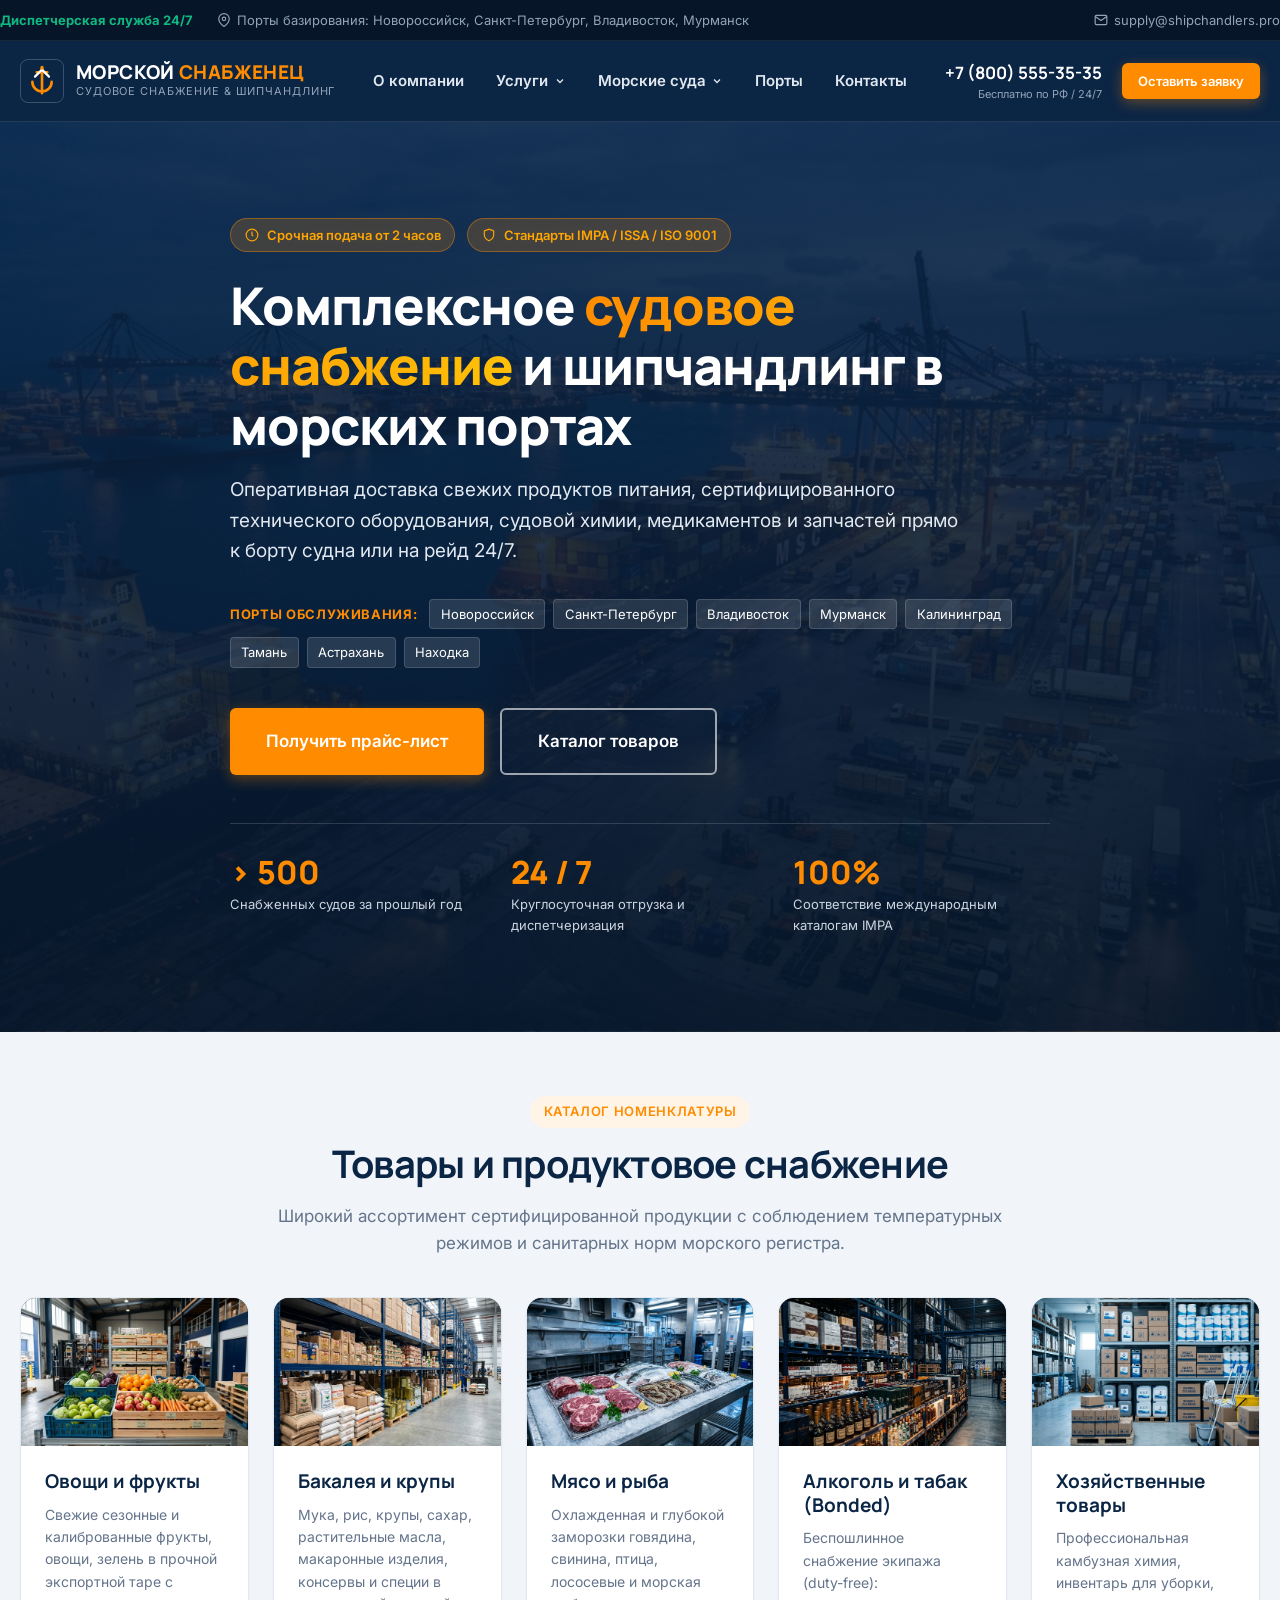
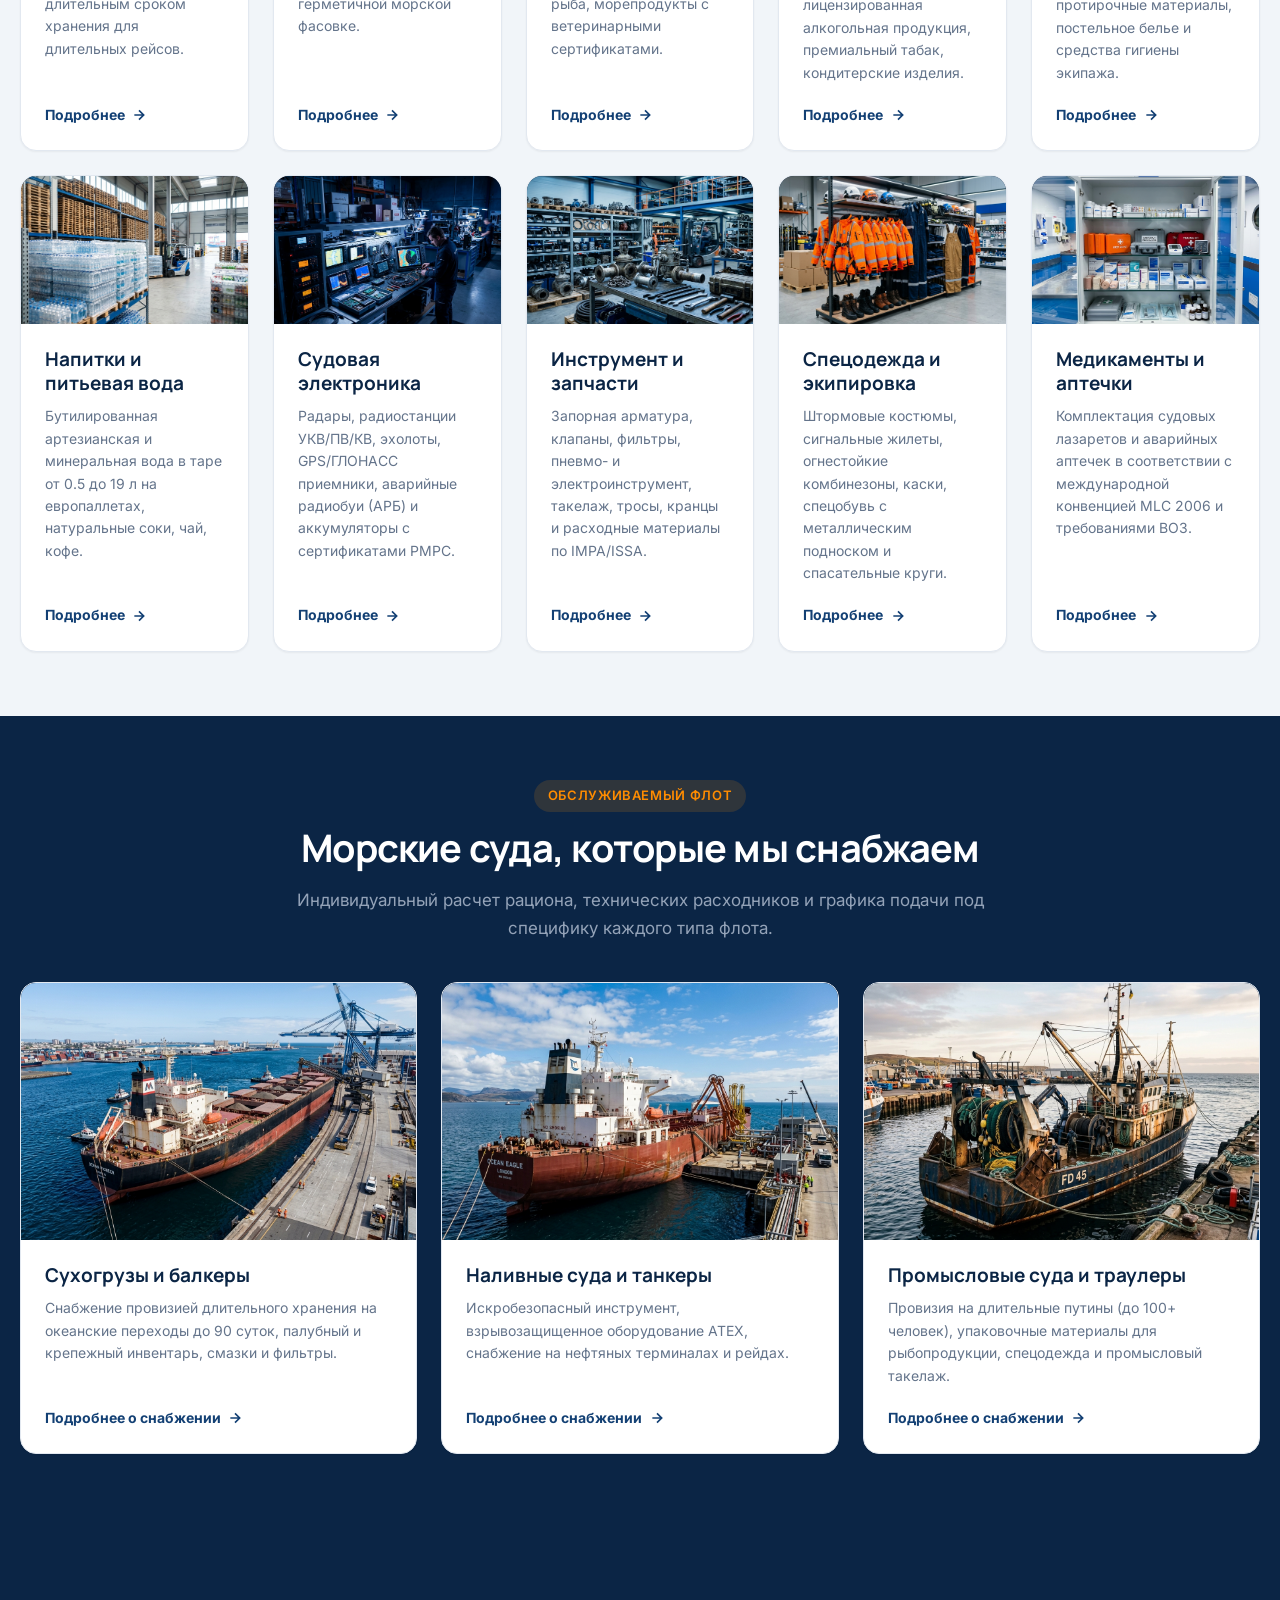
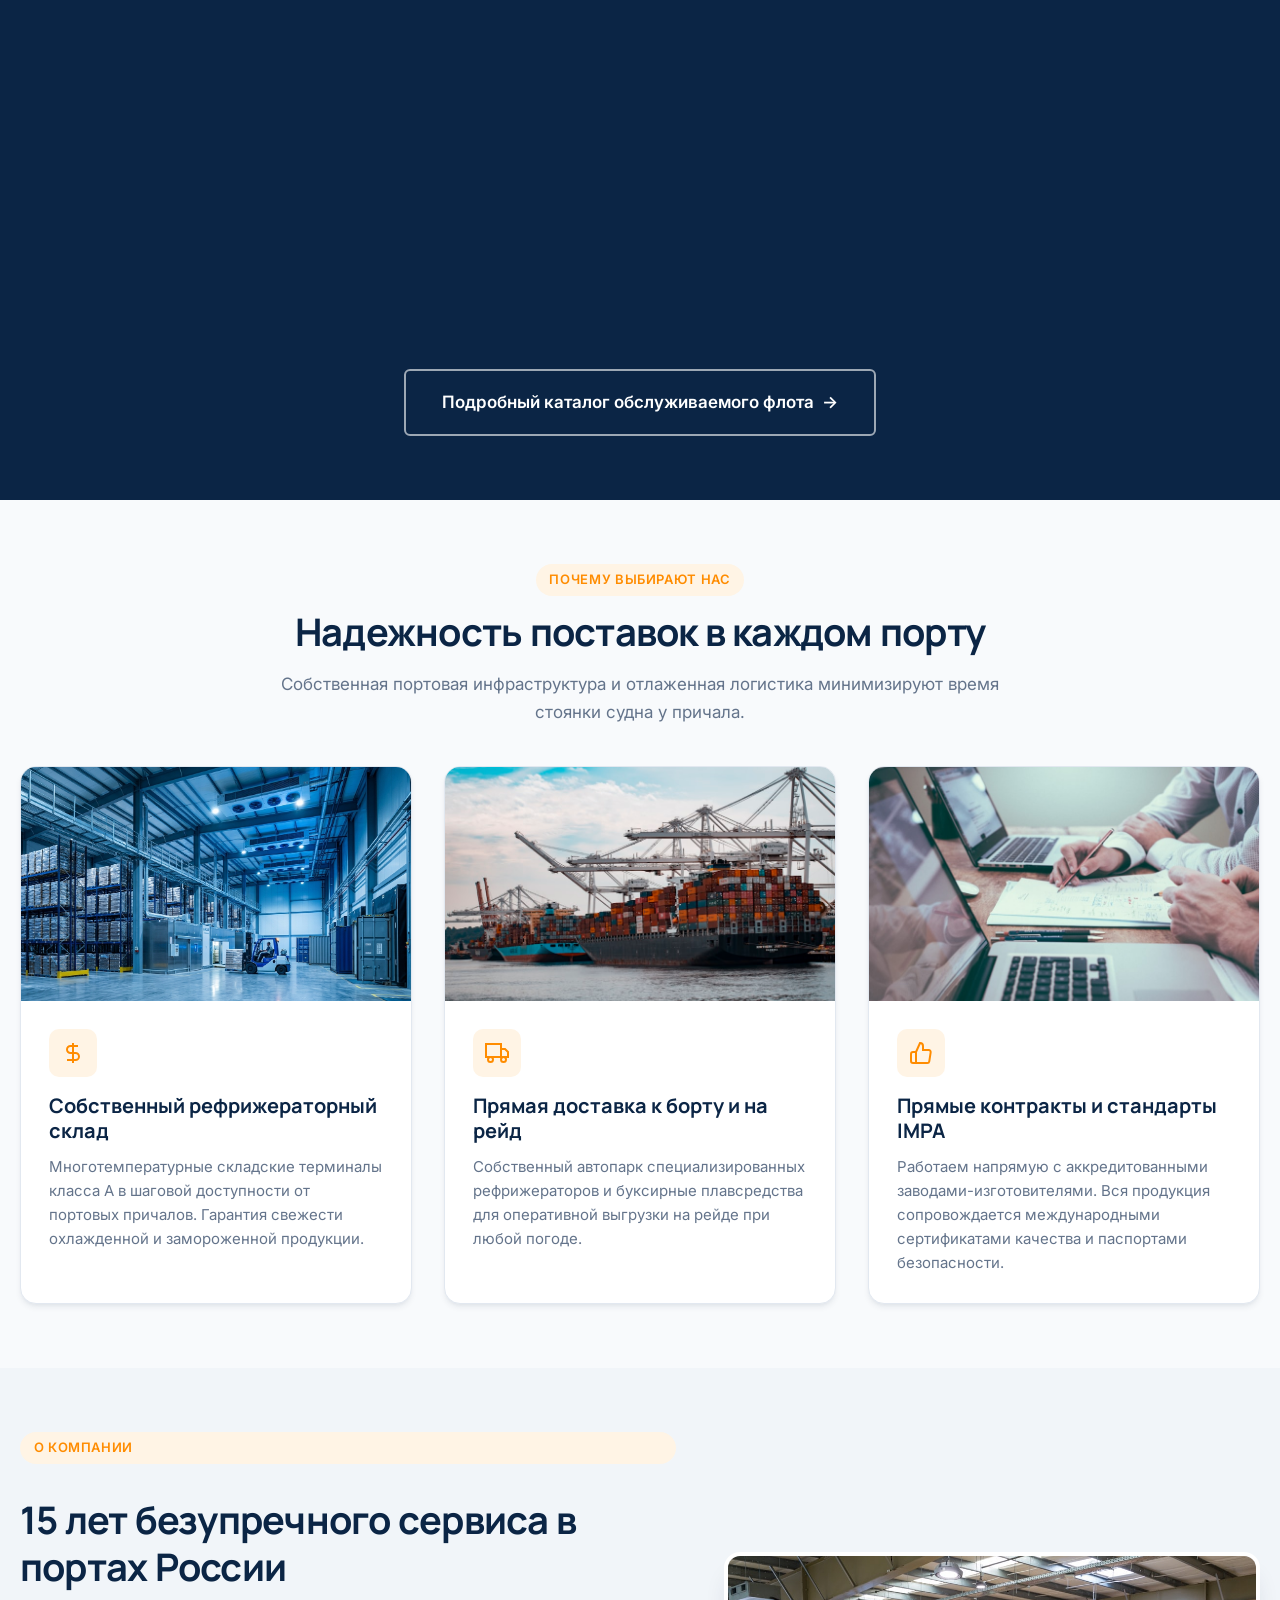
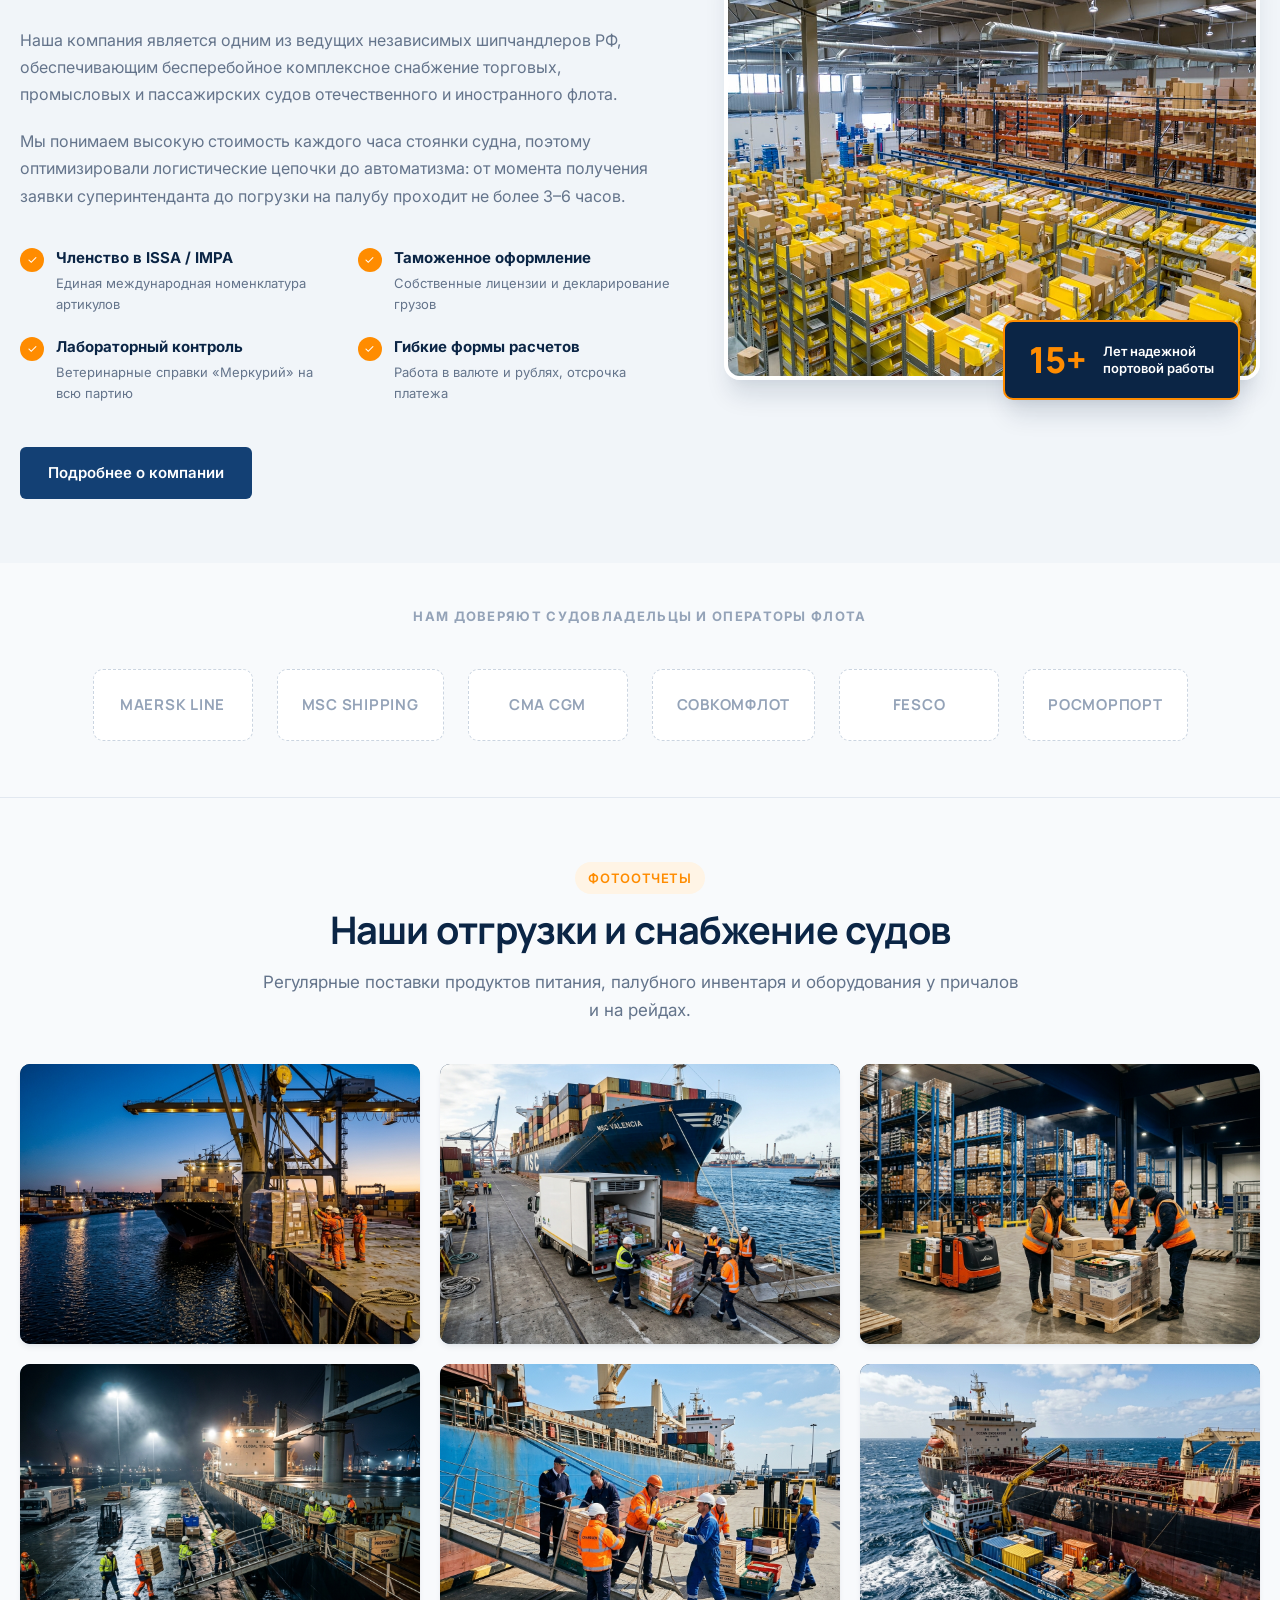
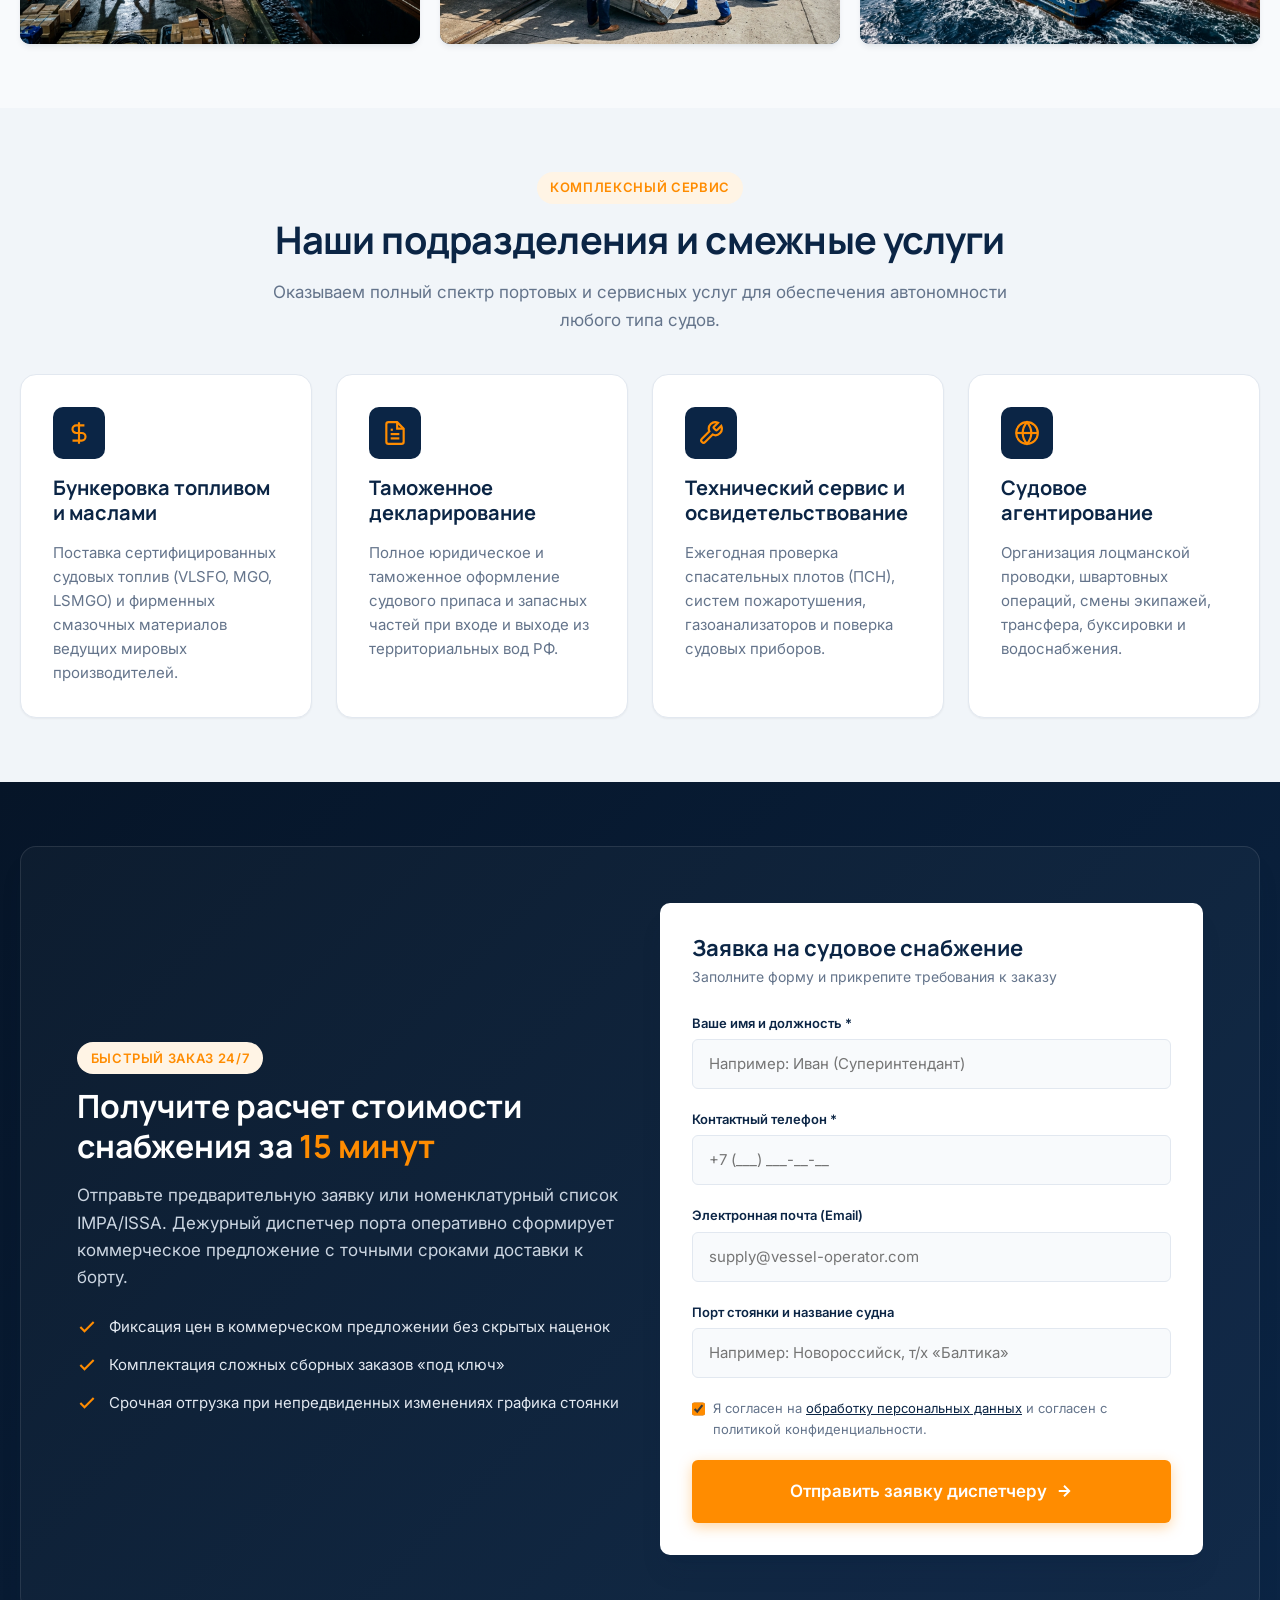
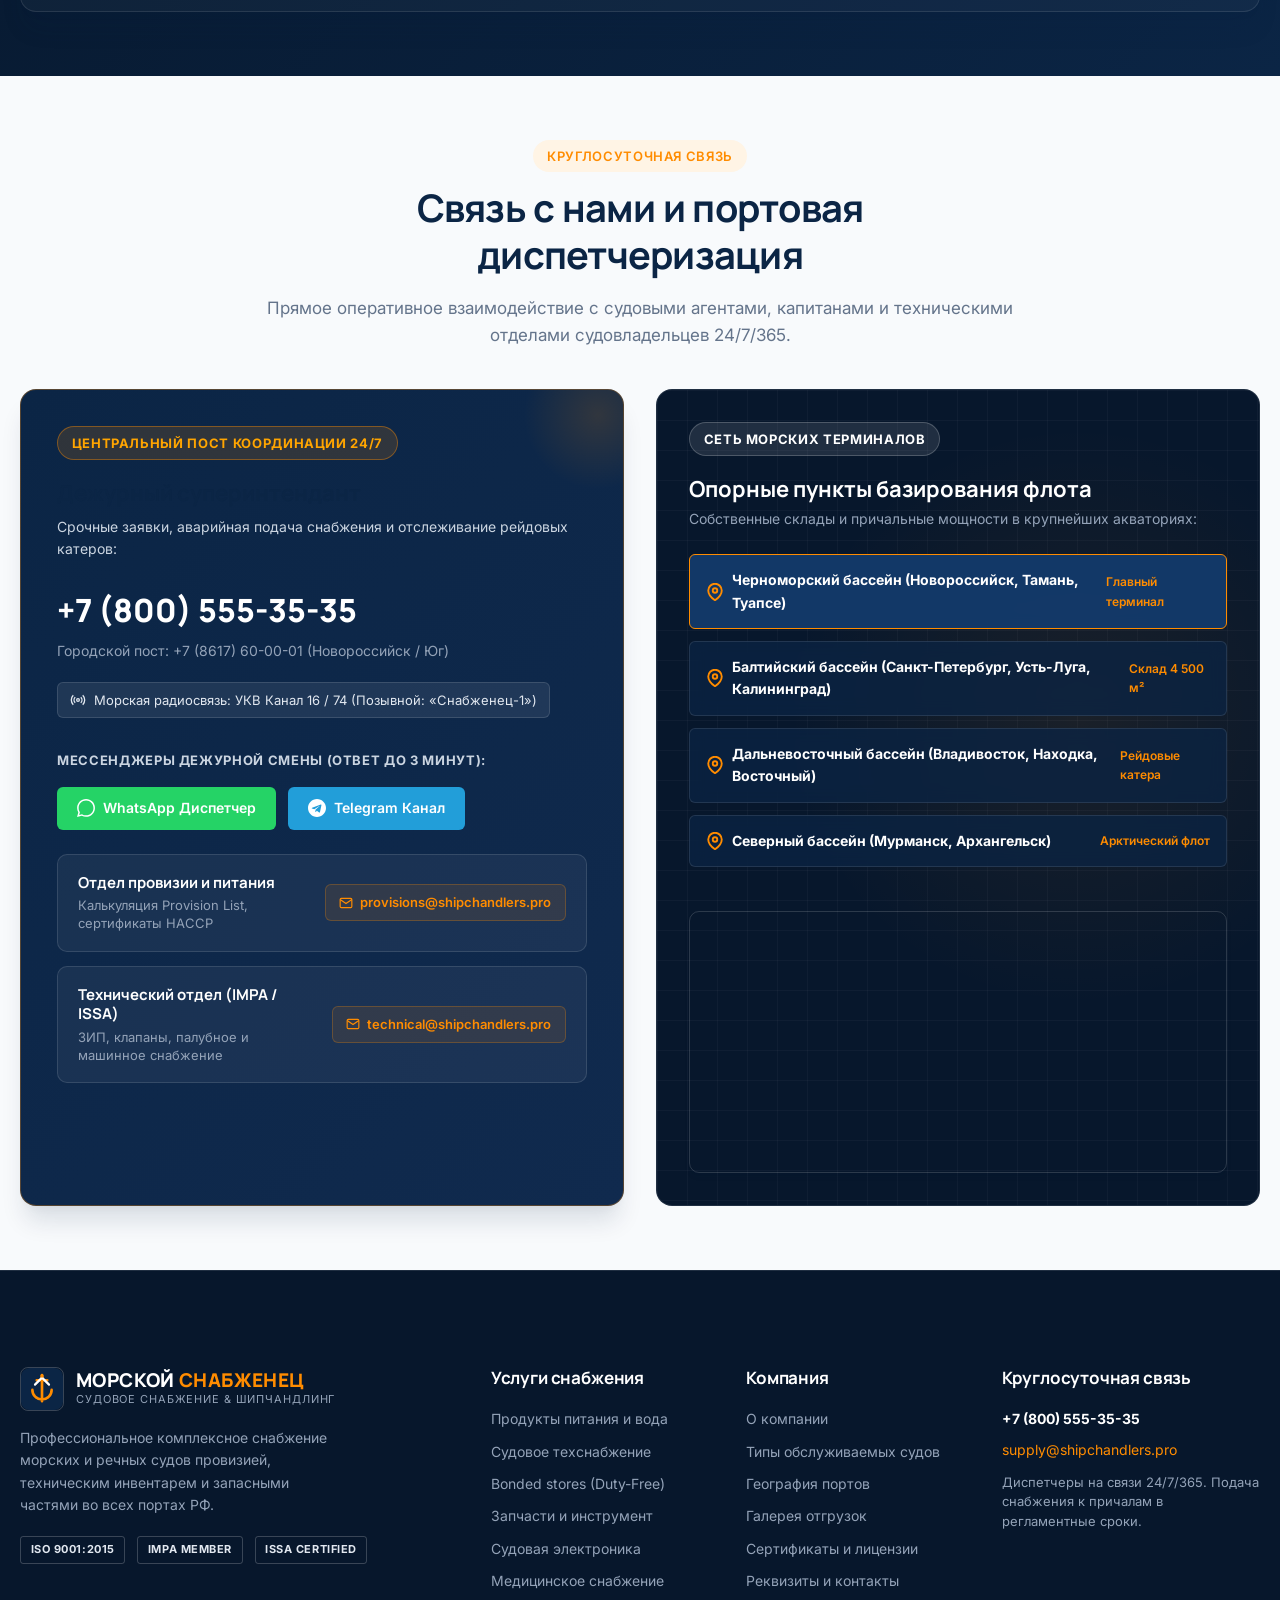
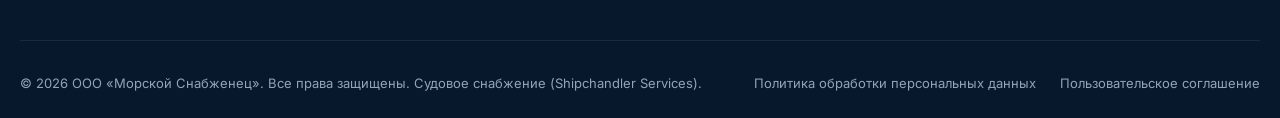
==== commit 2f324f71: "Redesign dept cards, lock burger menu overflow, remove mobile action bar, fix mobile button and layo" ====
--- a/index.html
+++ b/index.html
@@ -489,7 +489,10 @@
       </div>
 
       <div style="text-align: center; margin-top: 2.5rem;">
-        <a href="vessels.html" class="btn btn--outline btn--lg">Подробный каталог обслуживаемого флота →</a>
+        <a href="vessels.html" class="btn btn--outline btn--lg fleet-catalog-btn">
+          <span>Подробный каталог обслуживаемого флота</span>
+          <span aria-hidden="true">&rarr;</span>
+        </a>
       </div>
     </div>
   </section>
@@ -909,17 +912,23 @@
                   <p>Калькуляция Provision List, сертификаты HACCP</p>
                 </div>
                 <div class="dept-card__contact">
-                  <a href="mailto:provisions@shipchandlers.pro">provisions@shipchandlers.pro</a>
+                  <a href="mailto:provisions@shipchandlers.pro">
+                    <svg width="14" height="14" viewBox="0 0 24 24" fill="none" stroke="currentColor" stroke-width="2"><path d="M4 4h16c1.1 0 2 .9 2 2v12c0 1.1-.9 2-2 2H4c-1.1 0-2-.9-2-2V6c0-1.1.9-2 2-2z"/><polyline points="22,6 12,13 2,6"/></svg>
+                    <span>provisions@shipchandlers.pro</span>
+                  </a>
                 </div>
               </div>
 
               <div class="dept-card">
                 <div class="dept-card__info">
-                  <h4>Технический отдел (IMPA/ISSA)</h4>
+                  <h4>Технический отдел (IMPA / ISSA)</h4>
                   <p>ЗИП, клапаны, палубное и машинное снабжение</p>
                 </div>
                 <div class="dept-card__contact">
-                  <a href="mailto:technical@shipchandlers.pro">technical@shipchandlers.pro</a>
+                  <a href="mailto:technical@shipchandlers.pro">
+                    <svg width="14" height="14" viewBox="0 0 24 24" fill="none" stroke="currentColor" stroke-width="2"><path d="M4 4h16c1.1 0 2 .9 2 2v12c0 1.1-.9 2-2 2H4c-1.1 0-2-.9-2-2V6c0-1.1.9-2 2-2z"/><polyline points="22,6 12,13 2,6"/></svg>
+                    <span>technical@shipchandlers.pro</span>
+                  </a>
                 </div>
               </div>
             </div>
--- a/assets/css/style.css
+++ b/assets/css/style.css
@@ -84,6 +84,18 @@
   font-size: 16px;
   scroll-behavior: smooth;
   -webkit-text-size-adjust: 100%;
+  overflow-x: hidden;
+  max-width: 100vw;
+  box-sizing: border-box;
+}
+
+
+html.menu-open,
+body.menu-open {
+  overflow: hidden !important;
+  height: 100% !important;
+  touch-action: none;
+  -webkit-overflow-scrolling: auto;
 }
 
 body {
@@ -93,6 +105,10 @@
   line-height: 1.6;
   font-weight: 400;
   overflow-x: hidden;
+  max-width: 100vw;
+  width: 100%;
+  position: relative;
+  box-sizing: border-box;
   -webkit-font-smoothing: antialiased;
 }
 
@@ -369,48 +385,79 @@
 
 .contacts-dept-grid {
   display: grid;
-  grid-template-columns: repeat(1, 1fr);
-  gap: 1rem;
+  grid-template-columns: 1fr;
+  gap: 0.875rem;
   margin-top: 1.5rem;
 }
 
 .dept-card {
-  background: #FFFFFF;
-  border: 1px solid var(--color-border);
+  background: rgba(255, 255, 255, 0.05);
+  border: 1px solid rgba(255, 255, 255, 0.12);
   border-radius: var(--radius-md);
-  padding: 1.25rem 1.5rem;
-  display: flex;
-  align-items: center;
-  justify-content: space-between;
-  gap: 1rem;
+  padding: 1.125rem 1.25rem;
+  display: flex;
+  flex-direction: column;
+  gap: 0.75rem;
   transition: all var(--transition-fast);
+  box-sizing: border-box;
+}
+
+@media (min-width: 640px) {
+  .dept-card {
+    flex-direction: row;
+    align-items: center;
+    justify-content: space-between;
+    gap: 1.25rem;
+  }
 }
 
 .dept-card:hover {
+  background: rgba(255, 255, 255, 0.09);
   border-color: var(--color-accent);
-  box-shadow: var(--shadow-md);
   transform: translateY(-2px);
+}
+
+.dept-card__info {
+  flex: 1;
+  min-width: 0;
 }
 
 .dept-card__info h4 {
   font-size: 0.9375rem;
-  margin-bottom: 0.2rem;
-  color: var(--color-primary);
+  font-weight: 700;
+  color: #FFFFFF;
+  margin-bottom: 0.25rem;
+  line-height: 1.3;
 }
 
 .dept-card__info p {
   font-size: 0.8125rem;
-  color: var(--color-text-muted);
+  color: #94A3B8;
+  line-height: 1.4;
+}
+
+.dept-card__contact {
+  flex-shrink: 0;
 }
 
 .dept-card__contact a {
-  font-weight: 700;
-  font-size: 0.875rem;
-  color: var(--color-secondary);
+  display: inline-flex;
+  align-items: center;
+  gap: 0.45rem;
+  font-weight: 600;
+  font-size: 0.8125rem;
+  color: var(--color-accent);
+  background: rgba(255, 140, 0, 0.1);
+  border: 1px solid rgba(255, 140, 0, 0.25);
+  padding: 0.45rem 0.85rem;
+  border-radius: var(--radius-sm);
+  transition: all var(--transition-fast);
+  word-break: break-all;
 }
 
 .dept-card__contact a:hover {
-  color: var(--color-accent);
+  background: var(--color-accent);
+  color: #FFFFFF;
 }
 
 /* Redesigned Port Map Interactive Container */
@@ -1843,6 +1890,25 @@
   max-width: 700px;
 }
 
+
+/* Inner Pages Layout & Containment */
+.content-sidebar-layout,
+.content-sidebar-layout > *,
+.main-content,
+.sidebar,
+.spec-table-wrap {
+  min-width: 0 !important;
+  max-width: 100% !important;
+  box-sizing: border-box;
+}
+
+.breadcrumbs {
+  display: flex;
+  flex-wrap: wrap;
+  align-items: center;
+  gap: 0.35rem 0.5rem;
+}
+
 .content-sidebar-layout {
   display: grid;
   grid-template-columns: 1fr;
@@ -1992,7 +2058,148 @@
   transform: translateY(0);
 }
 
-/* --- 18. RESPONSIVE BREAKPOINTS (Mobile-First) --- */
+/* --- 18. SPECIFICATION TABLE (IMPA / ISSA) --- */
+.spec-table-wrap {
+  width: 100%;
+  overflow-x: auto;
+  -webkit-overflow-scrolling: touch;
+  margin: 1.5rem 0 2rem;
+  border-radius: var(--radius-md);
+  border: 1px solid var(--color-border);
+  background: var(--color-bg-white);
+  box-shadow: var(--shadow-sm);
+  position: relative;
+}
+
+.spec-table-wrap::-webkit-scrollbar {
+  height: 6px;
+}
+
+.spec-table-wrap::-webkit-scrollbar-track {
+  background: var(--color-bg-subtle);
+}
+
+.spec-table-wrap::-webkit-scrollbar-thumb {
+  background: #CBD5E1;
+  border-radius: 3px;
+}
+
+.spec-table {
+  width: 100%;
+  min-width: 600px;
+  border-collapse: collapse;
+  font-size: 0.875rem;
+  text-align: left;
+}
+
+.spec-table th {
+  background: var(--color-bg-subtle);
+  color: var(--color-primary);
+  font-weight: 700;
+  padding: 0.875rem 1rem;
+  border-bottom: 2px solid var(--color-border);
+  white-space: nowrap;
+}
+
+.spec-table td {
+  padding: 0.875rem 1rem;
+  border-bottom: 1px solid var(--color-border);
+  color: var(--color-text-main);
+  vertical-align: middle;
+}
+
+.spec-table tbody tr:last-child td {
+  border-bottom: none;
+}
+
+.spec-table tbody tr:nth-child(even) {
+  background: rgba(241, 245, 249, 0.45);
+}
+
+.spec-table tbody tr:hover {
+  background: rgba(255, 140, 0, 0.05);
+}
+
+.table-scroll-hint {
+  display: none;
+  align-items: center;
+  gap: 0.4rem;
+  font-size: 0.75rem;
+  color: var(--color-text-muted);
+  margin-top: -1rem;
+  margin-bottom: 1.25rem;
+}
+
+.table-scroll-hint svg {
+  color: var(--color-accent);
+  flex-shrink: 0;
+}
+
+/* --- 19. MOBILE HEADER CALL --- */
+.header__mobile-call {
+  display: none;
+  width: 42px;
+  height: 42px;
+  border-radius: var(--radius-sm);
+  background-color: var(--color-accent);
+  color: #FFFFFF;
+  align-items: center;
+  justify-content: center;
+  box-shadow: 0 2px 10px rgba(255, 140, 0, 0.35);
+  transition: all var(--transition-fast);
+  flex-shrink: 0;
+}
+
+.header__mobile-call:hover,
+.header__mobile-call:active {
+  background-color: var(--color-accent-hover);
+  transform: scale(1.05);
+}
+
+/* Mobile Drawer Extra Elements */
+.nav__drawer-footer {
+  margin-top: 2rem;
+  padding-top: 1.5rem;
+  border-top: 1px solid rgba(255, 255, 255, 0.12);
+  width: 100%;
+}
+
+.nav__drawer-phone {
+  display: block;
+  font-family: var(--font-heading);
+  font-size: 1.25rem;
+  font-weight: 800;
+  color: #FFFFFF;
+  margin-bottom: 0.25rem;
+}
+
+.nav__drawer-label {
+  font-size: 0.75rem;
+  color: var(--color-accent);
+  text-transform: uppercase;
+  letter-spacing: 0.05em;
+  margin-bottom: 1rem;
+}
+
+.nav__drawer-messengers {
+  display: flex;
+  gap: 0.75rem;
+  margin-bottom: 1.25rem;
+}
+
+.nav__drawer-messengers .btn-messenger {
+  flex: 1;
+  justify-content: center;
+  font-size: 0.8125rem;
+  padding: 0.6rem 0.75rem;
+}
+
+.nav__drawer-cta {
+  width: 100%;
+  margin-top: 0.5rem;
+}
+
+/* --- 20. RESPONSIVE BREAKPOINTS (Mobile-First) --- */
 
 /* Small tablets / Large phones: 576px+ */
 @media (min-width: 576px) {
@@ -2079,12 +2286,35 @@
     grid-template-columns: 2fr 1fr 1fr 1.2fr;
   }
 
-  .content-sidebar-layout {
+  
+/* Inner Pages Layout & Containment */
+.content-sidebar-layout,
+.content-sidebar-layout > *,
+.main-content,
+.sidebar,
+.spec-table-wrap {
+  min-width: 0 !important;
+  max-width: 100% !important;
+  box-sizing: border-box;
+}
+
+.breadcrumbs {
+  display: flex;
+  flex-wrap: wrap;
+  align-items: center;
+  gap: 0.35rem 0.5rem;
+}
+
+.content-sidebar-layout {
     grid-template-columns: 2.2fr 1fr;
   }
 
   .ports-directory {
     grid-template-columns: repeat(3, 1fr);
+  }
+
+  .nav__drawer-footer {
+    display: none;
   }
 }
 
@@ -2099,8 +2329,15 @@
   }
 }
 
-/* Mobile specific menu drawer overlay (< 1024px) */
+/* --- 21. MAX-WIDTH MOBILE QUERIES --- */
+
+/* Tablets and below (< 1024px) */
 @media (max-width: 1023px) {
+  .header, .header--scrolled {
+    backdrop-filter: none !important;
+    -webkit-backdrop-filter: none !important;
+  }
+
   .topbar {
     display: none;
   }
@@ -2117,18 +2354,25 @@
     position: fixed;
     top: var(--header-height);
     left: 0;
-    right: 0;
-    bottom: 0;
+    width: 100vw;
+    max-width: 100vw;
+    height: calc(100vh - var(--header-height));
+    height: calc(100dvh - var(--header-height));
     background-color: var(--color-bg-navy-dark);
-    padding: 2rem 1.5rem;
+    padding: 1.25rem 1rem 3rem;
     overflow-y: auto;
+    overflow-x: hidden;
+    -webkit-overflow-scrolling: touch;
     transform: translateX(-100%);
-    transition: transform var(--transition-normal);
-    z-index: 999;
+    transition: transform 0.25s cubic-bezier(0.16, 1, 0.3, 1), visibility 0.25s;
+    z-index: 9999;
+    visibility: hidden;
+    box-sizing: border-box;
   }
 
   .nav--open {
     transform: translateX(0);
+    visibility: visible;
   }
 
   .nav__list {
@@ -2136,18 +2380,28 @@
     align-items: flex-start;
     gap: 0.5rem;
     width: 100%;
+    max-width: 100%;
+    box-sizing: border-box;
+    padding: 0;
+    margin: 0;
   }
 
   .nav__item {
     width: 100%;
+    max-width: 100%;
+    box-sizing: border-box;
   }
 
   .nav__link {
     width: 100%;
+    max-width: 100%;
+    box-sizing: border-box;
     justify-content: space-between;
     font-size: 1.125rem;
     padding: 0.875rem 0.5rem;
     border-bottom: 1px solid rgba(255, 255, 255, 0.08);
+    white-space: normal;
+    word-break: break-word;
   }
 
   .nav__dropdown {
@@ -2160,10 +2414,69 @@
     border-radius: var(--radius-sm);
     margin: 0.5rem 0 1rem;
     display: none;
+    min-width: 0 !important;
+    width: 100% !important;
+    max-width: 100% !important;
+    box-sizing: border-box;
+    overflow-x: hidden;
+    padding: 0.25rem 0;
   }
 
   .nav__item--active .nav__dropdown {
     display: block;
+  }
+
+  .nav__dropdown-item {
+    width: 100%;
+    max-width: 100%;
+    box-sizing: border-box;
+  }
+
+  .nav__dropdown-item a {
+    width: 100%;
+    max-width: 100%;
+    box-sizing: border-box;
+    white-space: normal !important;
+    word-break: break-word;
+    padding: 0.625rem 0.75rem !important;
+    font-size: 0.875rem;
+    line-height: 1.4;
+    border-left: 3px solid transparent;
+  }
+
+  .nav__drawer-footer {
+    width: 100%;
+    max-width: 100%;
+    box-sizing: border-box;
+    padding-top: 1.25rem;
+    margin-top: 1.5rem;
+  }
+
+  .nav__drawer-messengers {
+    display: flex;
+    gap: 0.5rem;
+    width: 100%;
+    box-sizing: border-box;
+  }
+
+  .nav__drawer-messengers .btn-messenger {
+    flex: 1 1 0;
+    min-width: 0;
+    box-sizing: border-box;
+    padding: 0.6rem 0.5rem;
+    font-size: 0.8125rem;
+    white-space: nowrap;
+    text-overflow: ellipsis;
+    overflow: hidden;
+    justify-content: center;
+  }
+
+  .nav__drawer-cta {
+    width: 100%;
+    box-sizing: border-box;
+    white-space: normal !important;
+    padding: 0.75rem 1rem !important;
+    text-align: center;
   }
 
   .hero {
@@ -2183,3 +2496,215 @@
   .lightbox__prev { left: 10px; }
   .lightbox__next { right: 10px; }
 }
+
+/* Mobile Screens (< 768px) */
+@media (max-width: 767px) {
+  .btn {
+    white-space: normal !important;
+    text-align: center;
+    max-width: 100%;
+  }
+
+  .btn--lg {
+    padding: 0.875rem 1.25rem !important;
+    font-size: 0.9375rem !important;
+    line-height: 1.35;
+  }
+
+  .fleet-catalog-btn {
+    width: 100%;
+    max-width: 100%;
+    display: inline-flex;
+    justify-content: center;
+  }
+
+  .page-hero {
+    padding: 2.5rem 0 2rem;
+  }
+
+  .page-hero__title {
+    font-size: 1.625rem;
+    line-height: 1.25;
+    word-break: break-word;
+  }
+
+  .page-hero__desc {
+    font-size: 0.9375rem;
+    line-height: 1.5;
+  }
+
+  .sidebar-widget {
+    padding: 1.25rem 1rem;
+  }
+
+  /* Removed mobile-action-bar */
+
+  .header__mobile-call {
+    display: flex;
+  }
+
+  .header__phone {
+    display: none;
+  }
+
+  .table-scroll-hint {
+    display: flex;
+  }
+
+  /* Gallery overlay always visible on mobile since no hover */
+  .gallery-item__overlay {
+    opacity: 1;
+    background: linear-gradient(180deg, rgba(11, 37, 69, 0) 30%, rgba(11, 37, 69, 0.88) 100%);
+  }
+
+  .gallery-item__zoom-icon {
+    display: none;
+  }
+
+  .order-wrapper {
+    padding: 2rem 1.25rem;
+  }
+
+  .form-box {
+    padding: 1.5rem 1.25rem;
+  }
+
+  /* Prevent iOS zoom on input focus */
+  .form-control {
+    font-size: 16px !important;
+  }
+
+  .map-container iframe {
+    min-height: 280px !important;
+  }
+
+  .contacts-dept-grid {
+    grid-template-columns: 1fr;
+  }
+}
+
+/* Very Narrow Mobile Screens (< 480px) */
+@media (max-width: 479px) {
+  :root {
+    --header-height: 64px;
+    --spacing-2xl: 2.75rem;
+    --spacing-3xl: 3.5rem;
+  }
+
+  .container {
+    padding-left: 1rem;
+    padding-right: 1rem;
+  }
+
+  .header__inner {
+    height: 64px;
+  }
+
+  .logo__img {
+    width: 36px;
+    height: 36px;
+  }
+
+  .logo__name {
+    font-size: 0.9375rem;
+  }
+
+  .logo__desc {
+    display: none;
+  }
+
+  .hero {
+    padding: 3rem 0;
+  }
+
+  .hero__title {
+    font-size: 1.85rem;
+    line-height: 1.2;
+    margin-bottom: 1rem;
+  }
+
+  .hero__lead {
+    font-size: 0.95rem;
+    line-height: 1.5;
+    margin-bottom: 1.5rem;
+  }
+
+  .hero__actions {
+    flex-direction: column;
+    width: 100%;
+    gap: 0.75rem;
+  }
+
+  .hero__actions .btn {
+    width: 100%;
+    min-height: 48px;
+  }
+
+  .section {
+    padding-top: 2.75rem;
+    padding-bottom: 2.75rem;
+  }
+
+  .section__title {
+    font-size: 1.625rem;
+    line-height: 1.2;
+  }
+
+  .section__subtitle {
+    font-size: 0.875rem;
+  }
+
+  .service-card__content {
+    padding: 1.25rem 1rem;
+  }
+
+  .service-card__title {
+    font-size: 1.0625rem;
+  }
+
+  .service-card__desc {
+    font-size: 0.8125rem;
+    margin-bottom: 1rem;
+  }
+
+  .order-wrapper {
+    padding: 1.25rem 0.875rem;
+  }
+
+  .form-box {
+    padding: 1.25rem 0.875rem;
+  }
+
+  .form-box__title {
+    font-size: 1.15rem;
+  }
+
+  .contacts-dispatch-card {
+    padding: 1.5rem 1rem;
+  }
+
+  .dispatch-phone-huge {
+    font-size: 1.5rem;
+  }
+
+  .messenger-btns {
+    flex-direction: column;
+    gap: 0.5rem;
+  }
+
+  .btn-messenger {
+    width: 100%;
+    justify-content: center;
+  }
+
+  .lightbox__btn {
+    width: 44px;
+    height: 44px;
+  }
+}
+
+@media (max-width: 575px) {
+  .main-content [style*="grid-template-columns"] {
+    grid-template-columns: 1fr !important;
+  }
+}
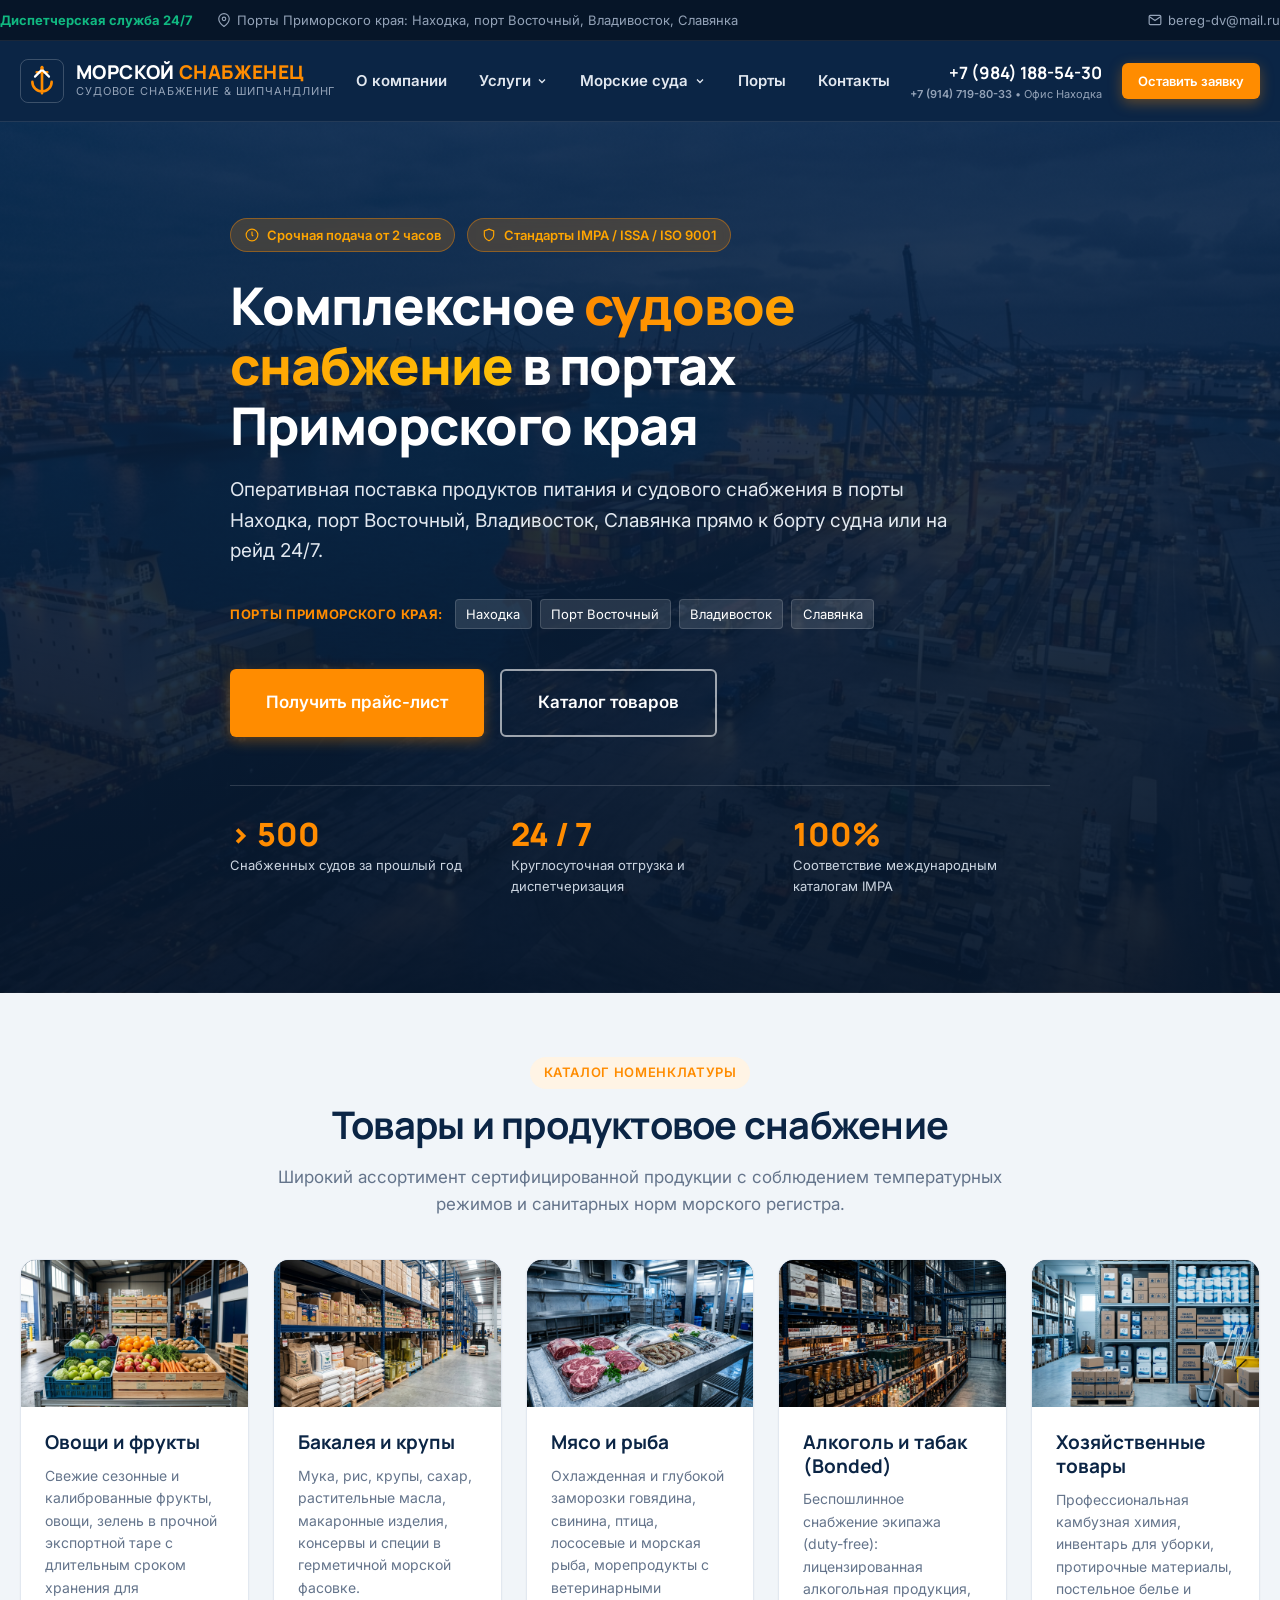
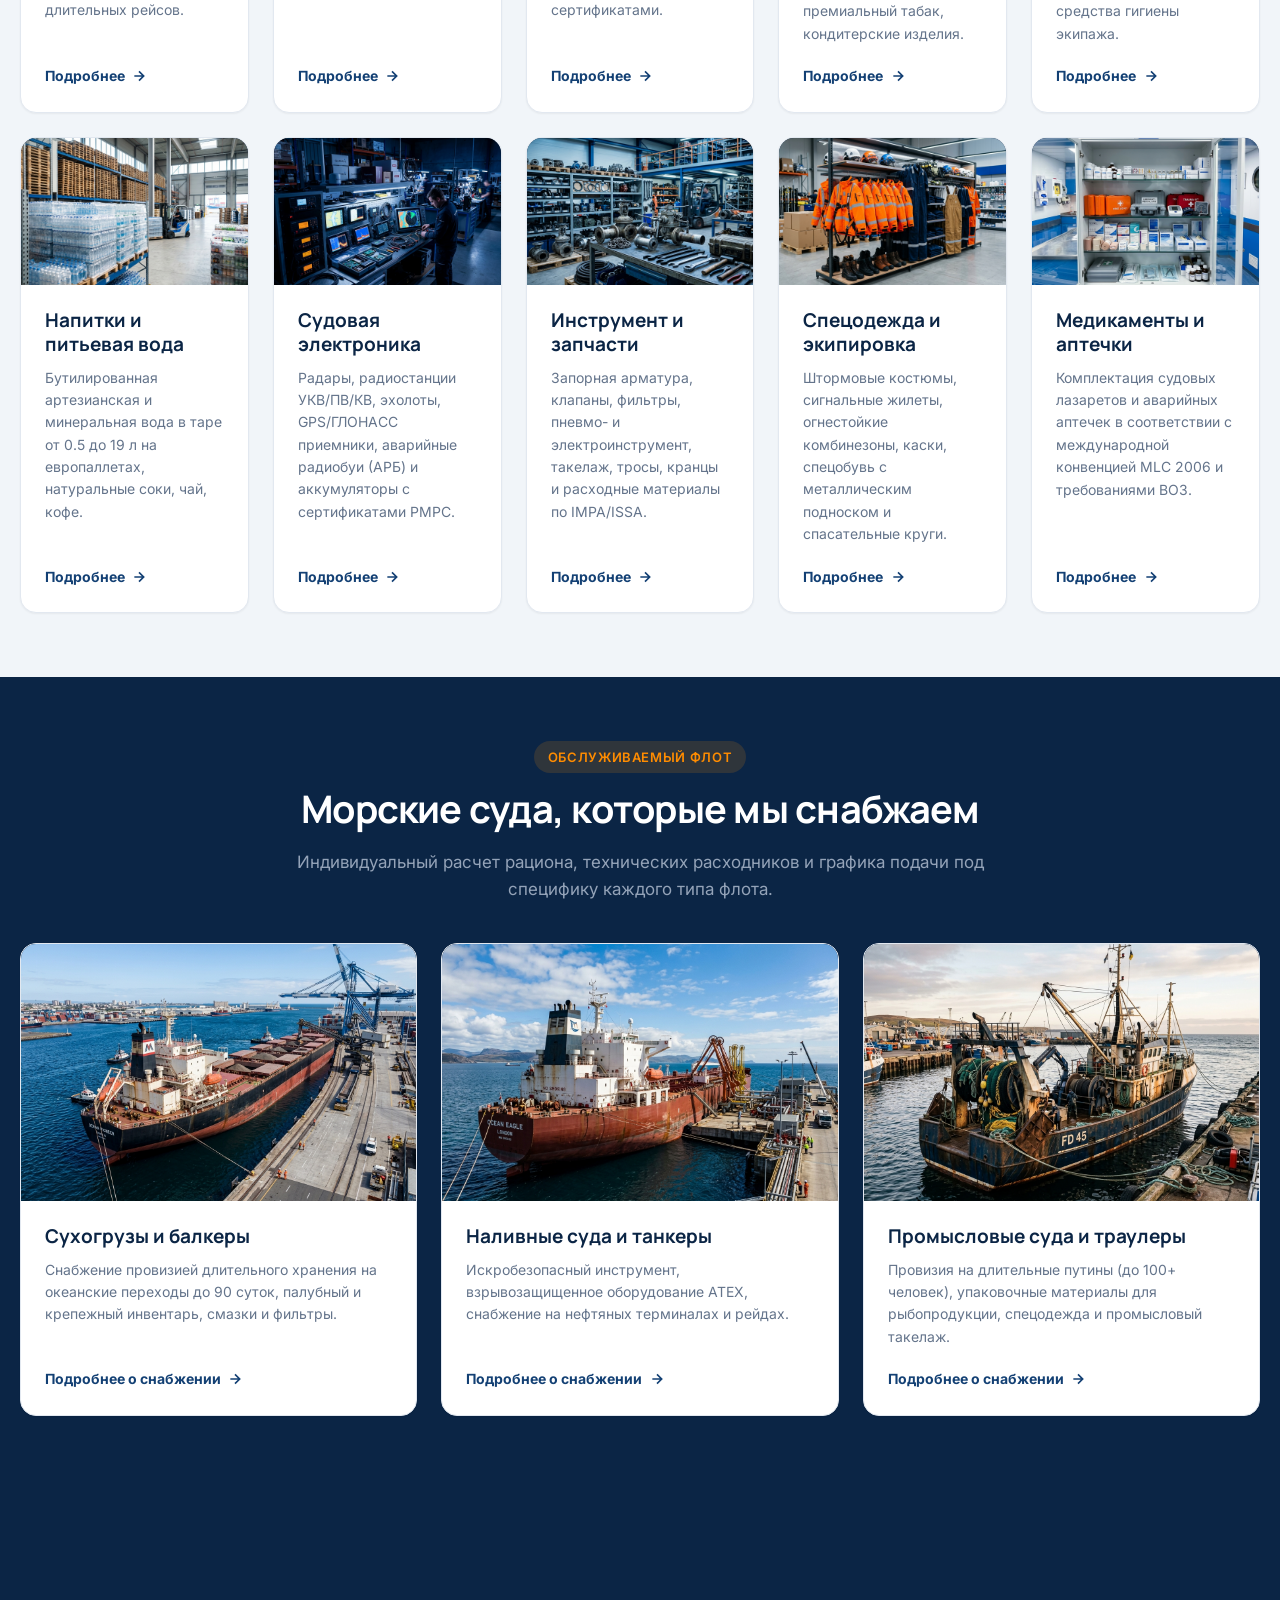
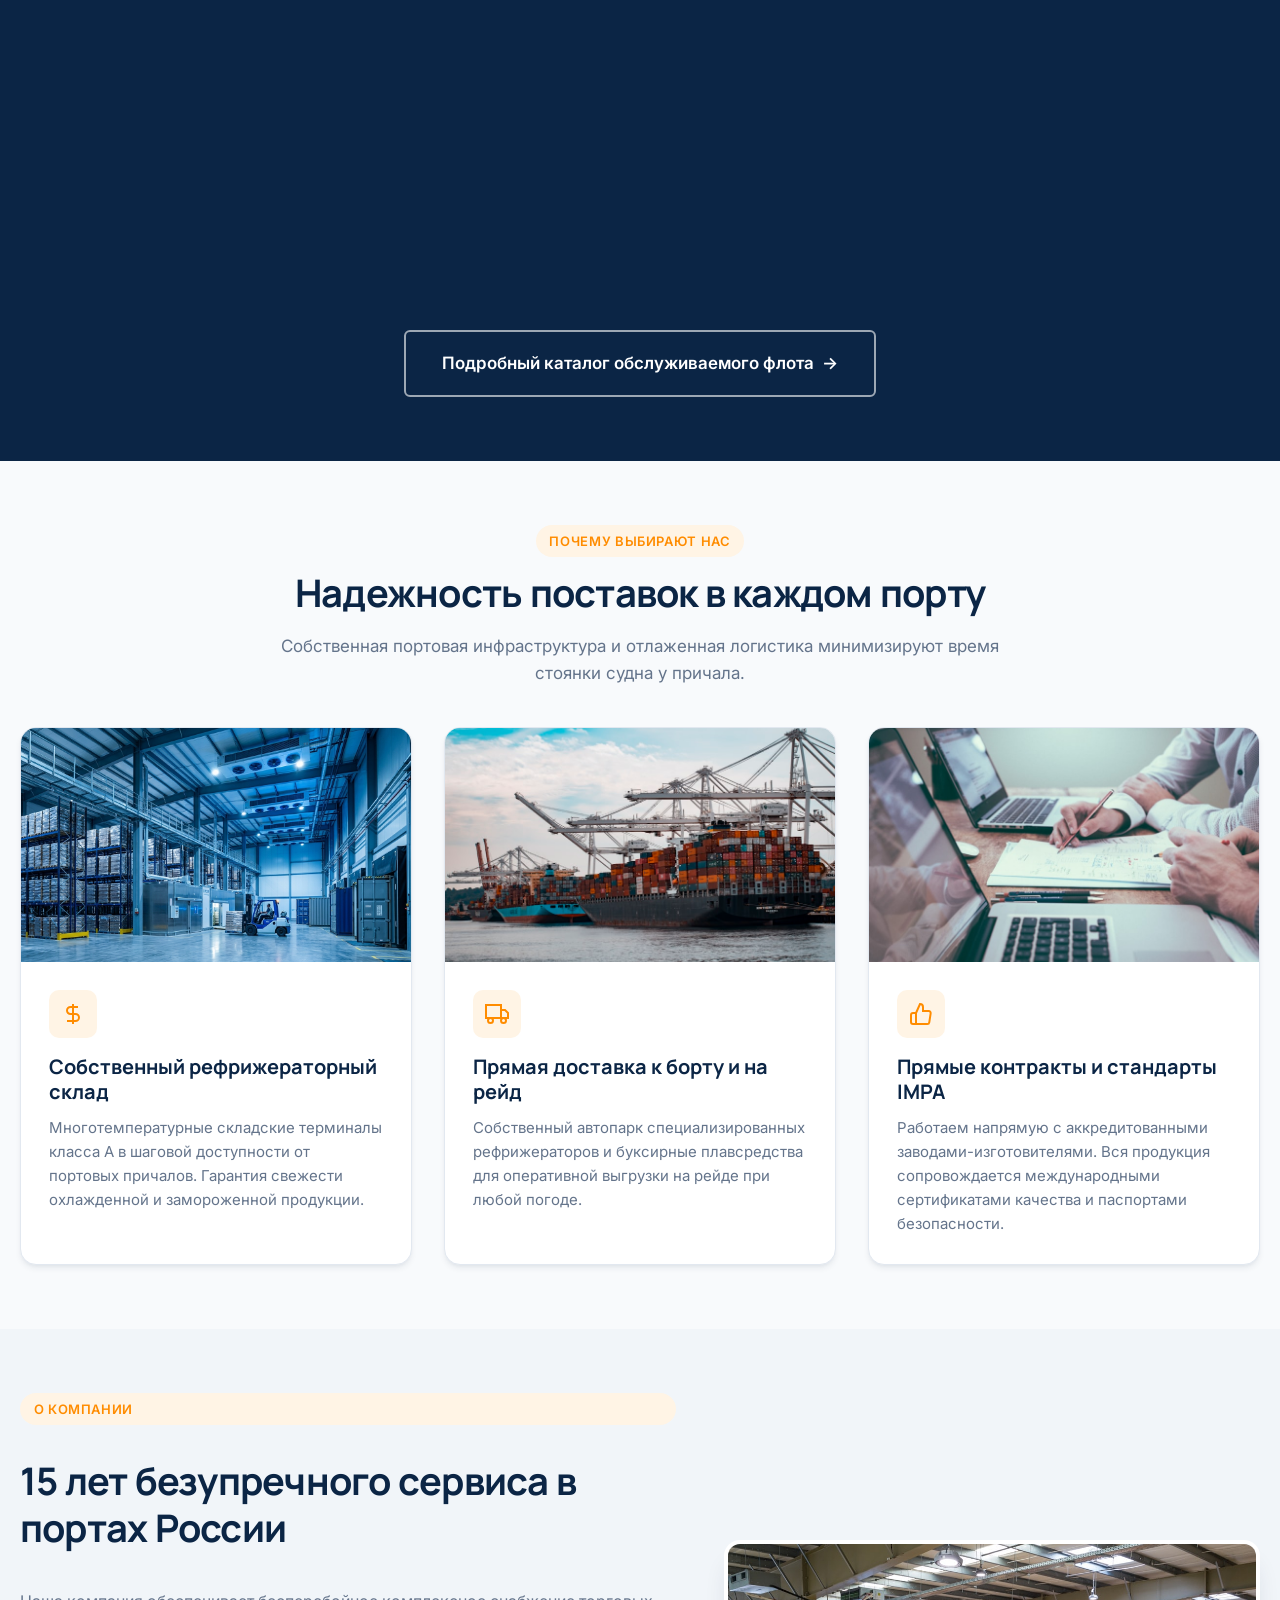
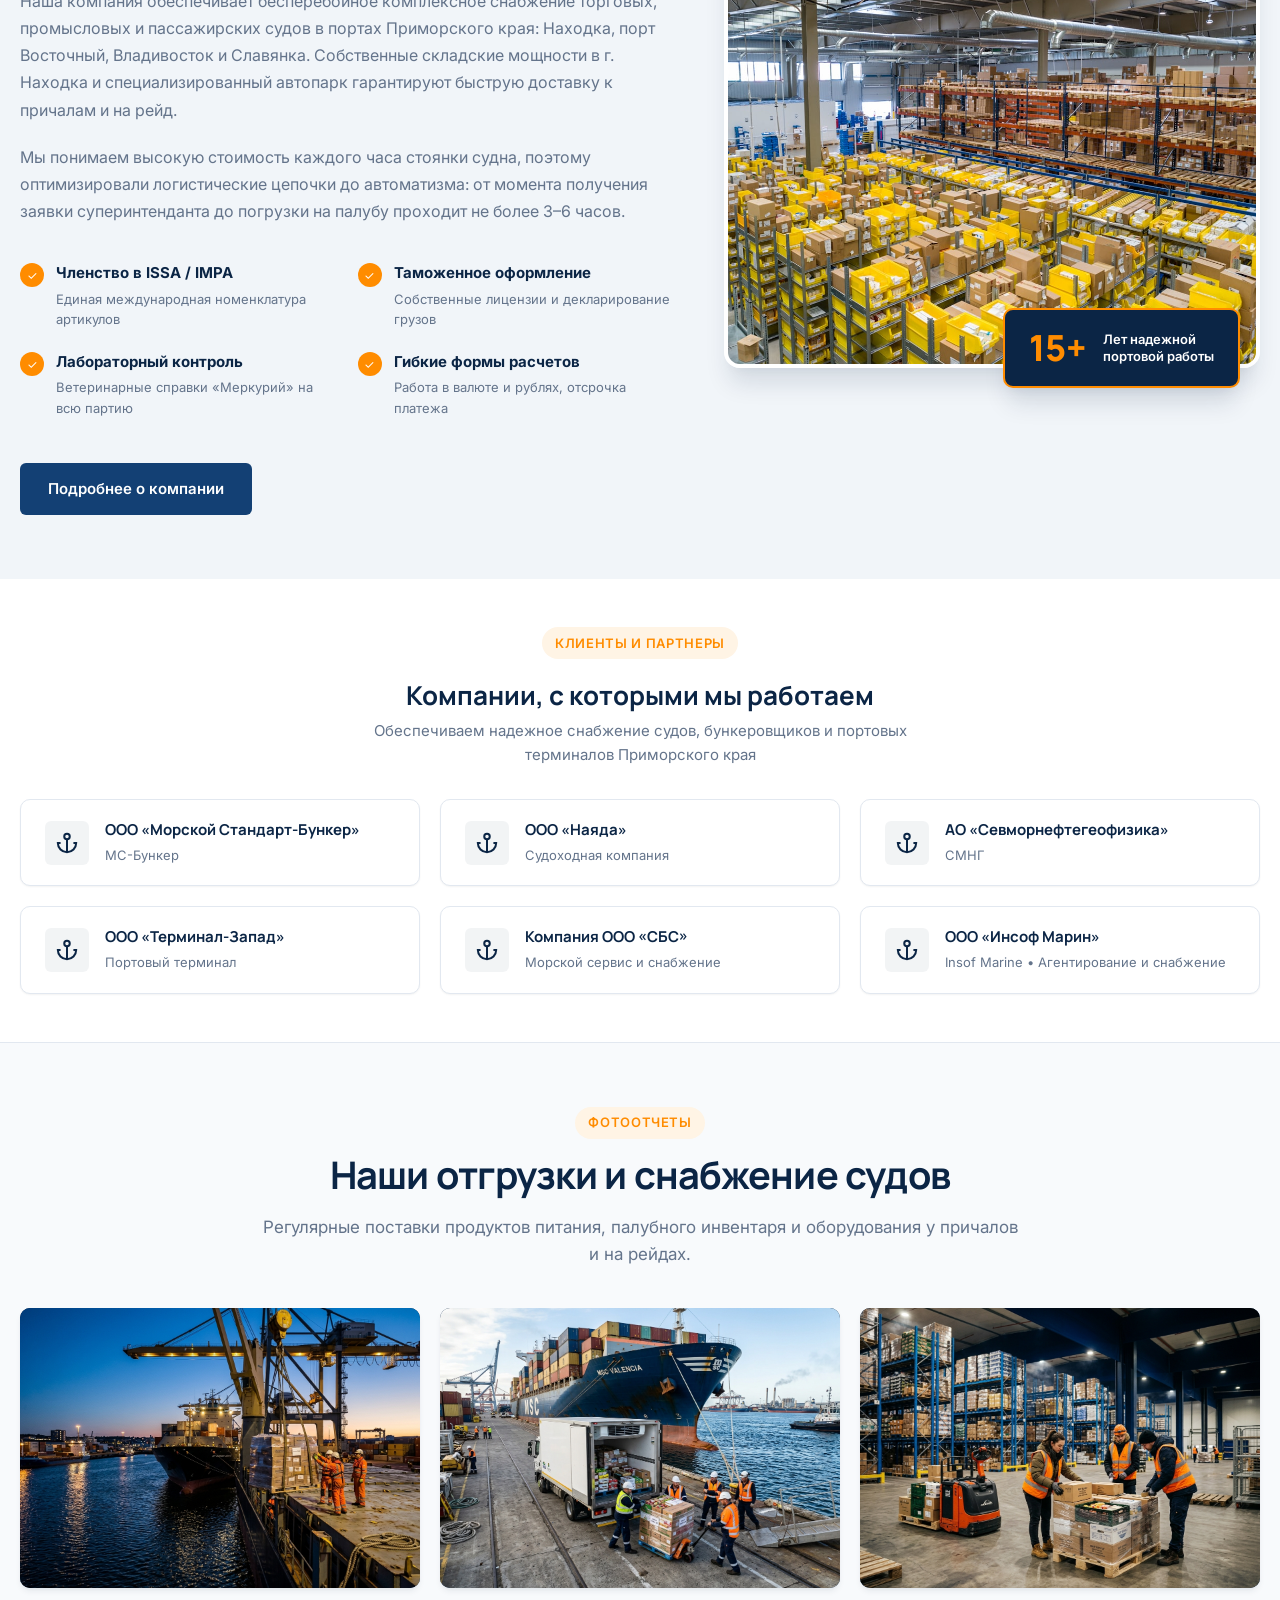
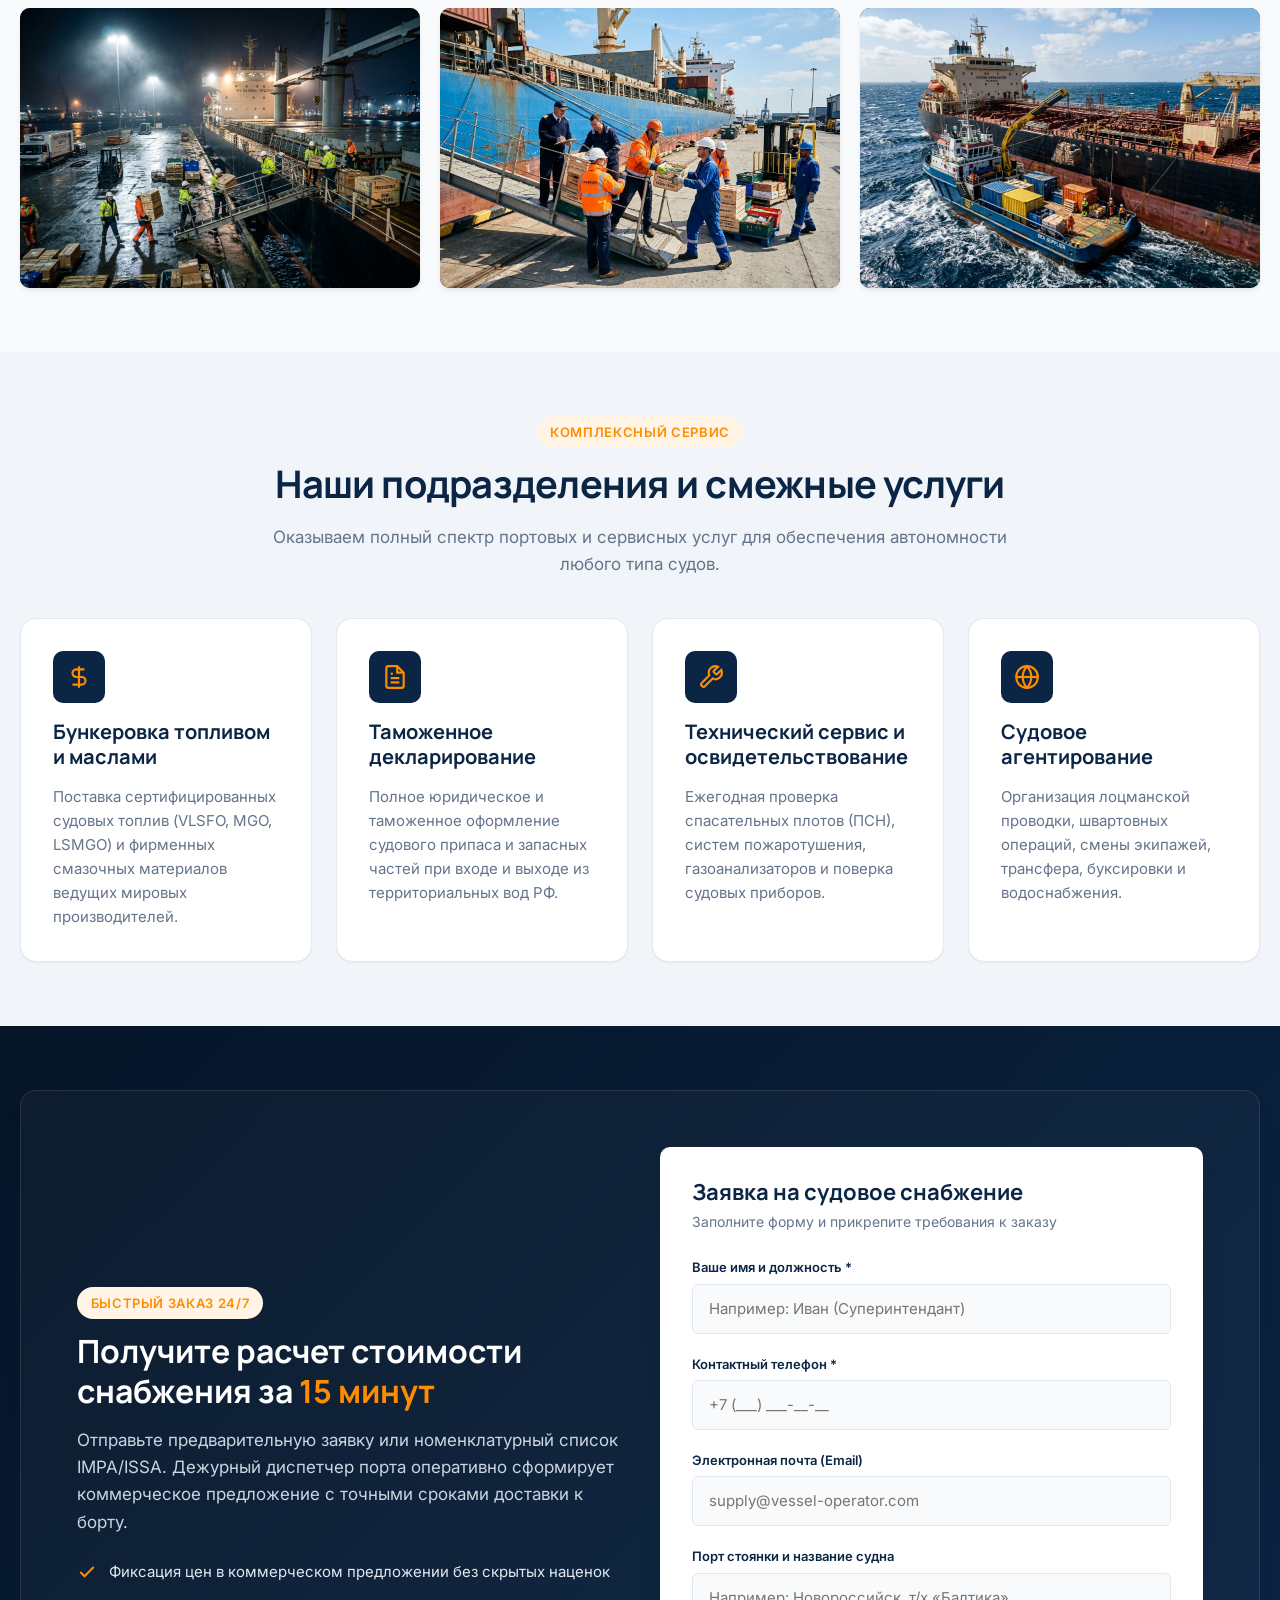
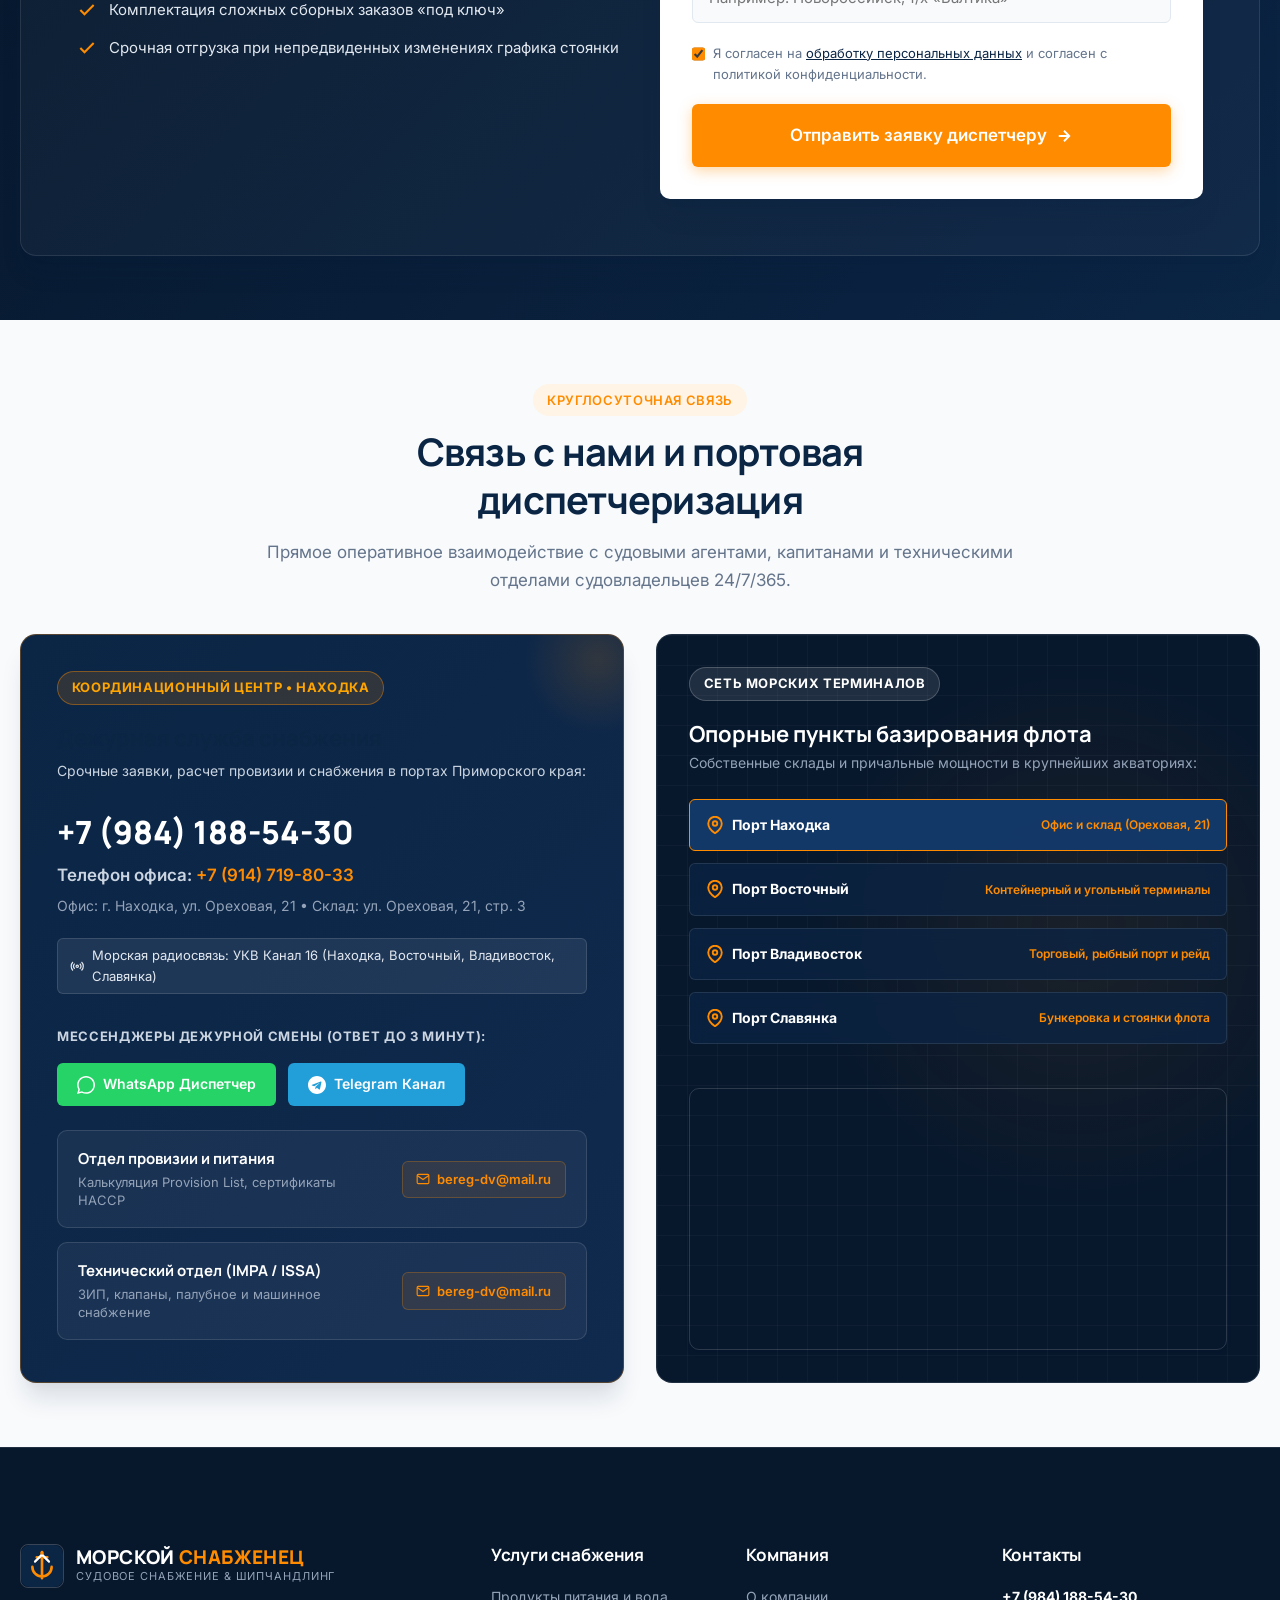
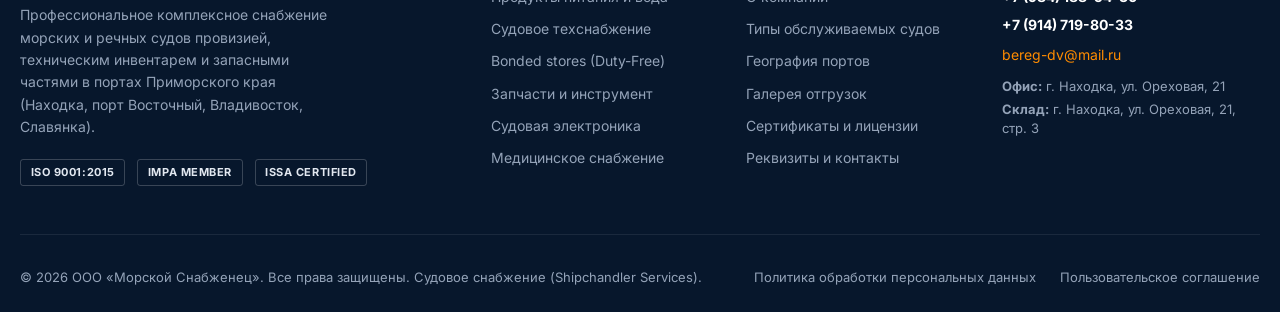
==== commit 8708ad7c: "Update partner companies, Nakhodka office and warehouse addresses, phones, email bereg-dv, and Primo" ====
--- a/index.html
+++ b/index.html
@@ -4,7 +4,7 @@
   <meta charset="UTF-8">
   <meta name="viewport" content="width=device-width, initial-scale=1.0">
   <title>Шипчандлер — Комплексное судовое снабжение в морских портах 24/7</title>
-  <meta name="description" content="Профессиональное судовое снабжение: доставка продуктов питания, технических товаров, запчастей, медикаментов и хозяйственного инвентаря на суда во всех морских портах РФ.">
+  <meta name="description" content="Судовое снабжение и шипчандлинг в портах Приморского края: Находка, порт Восточный, Владивосток, Славянка. Поставка продуктов питания, технического снабжения и ЗИП 24/7.">
   
   <!-- Favicon -->
   <link rel="icon" type="image/svg+xml" href="assets/img/favicon.svg">
@@ -28,13 +28,13 @@
         </div>
         <div class="topbar__item">
           <svg width="14" height="14" viewBox="0 0 24 24" fill="none" stroke="currentColor" stroke-width="2"><path d="M21 10c0 7-9 13-9 13s-9-6-9-13a9 9 0 0 1 18 0z"/><circle cx="12" cy="10" r="3"/></svg>
-          <span>Порты базирования: Новороссийск, Санкт-Петербург, Владивосток, Мурманск</span>
+          <span>Порты Приморского края: Находка, порт Восточный, Владивосток, Славянка</span>
         </div>
       </div>
       <div class="topbar__meta">
         <div class="topbar__item">
           <svg width="14" height="14" viewBox="0 0 24 24" fill="none" stroke="currentColor" stroke-width="2"><path d="M4 4h16c1.1 0 2 .9 2 2v12c0 1.1-.9 2-2 2H4c-1.1 0-2-.9-2-2V6c0-1.1.9-2 2-2z"/><polyline points="22,6 12,13 2,6"/></svg>
-          <a href="mailto:supply@shipchandlers.pro">supply@shipchandlers.pro</a>
+          <a href="mailto:bereg-dv@mail.ru">bereg-dv@mail.ru</a>
         </div>
       </div>
     </div>
@@ -99,8 +99,8 @@
       <!-- Header Actions -->
       <div class="header__actions">
         <div class="header__phone">
-          <a href="tel:+78005553535" class="header__phone-link">+7 (800) 555-35-35</a>
-          <span class="header__phone-label">Бесплатно по РФ / 24/7</span>
+          <a href="tel:+79841885430" class="header__phone-link">+7 (984) 188-54-30</a>
+          <span class="header__phone-label"><a href="tel:+79147198033" style="color:inherit; font-weight:600;">+7 (914) 719-80-33</a> &bull; Офис Находка</span>
         </div>
         <a href="#order-form" class="btn btn--primary btn--sm">Оставить заявку</a>
         
@@ -129,23 +129,19 @@
       </div>
 
       <h1 class="hero__title">
-        Комплексное <span>судовое снабжение</span> и шипчандлинг в морских портах
+        Комплексное <span>судовое снабжение</span> в портах Приморского края
       </h1>
 
       <p class="hero__lead">
-        Оперативная доставка свежих продуктов питания, сертифицированного технического оборудования, судовой химии, медикаментов и запчастей прямо к борту судна или на рейд 24/7.
+        Оперативная поставка продуктов питания и судового снабжения в порты Находка, порт Восточный, Владивосток, Славянка прямо к борту судна или на рейд 24/7.
       </p>
 
       <div class="hero__ports">
-        <span class="hero__ports-title">Порты обслуживания:</span>
-        <span class="port-tag">Новороссийск</span>
-        <span class="port-tag">Санкт-Петербург</span>
+        <span class="hero__ports-title">Порты Приморского края:</span>
+        <span class="port-tag">Находка</span>
+        <span class="port-tag">Порт Восточный</span>
         <span class="port-tag">Владивосток</span>
-        <span class="port-tag">Мурманск</span>
-        <span class="port-tag">Калининград</span>
-        <span class="port-tag">Тамань</span>
-        <span class="port-tag">Астрахань</span>
-        <span class="port-tag">Находка</span>
+        <span class="port-tag">Славянка</span>
       </div>
 
       <div class="hero__actions">
@@ -568,7 +564,7 @@
           <span class="section__badge">О компании</span>
           <h2 class="section__title">15 лет безупречного сервиса в портах России</h2>
           <p class="about-block__text">
-            Наша компания является одним из ведущих независимых шипчандлеров РФ, обеспечивающим бесперебойное комплексное снабжение торговых, промысловых и пассажирских судов отечественного и иностранного флота.
+            Наша компания обеспечивает бесперебойное комплексное снабжение торговых, промысловых и пассажирских судов в портах Приморского края: Находка, порт Восточный, Владивосток и Славянка. Собственные складские мощности в г. Находка и специализированный автопарк гарантируют быструю доставку к причалам и на рейд.
           </p>
           <p class="about-block__text">
             Мы понимаем высокую стоимость каждого часа стоянки судна, поэтому оптимизировали логистические цепочки до автоматизма: от момента получения заявки суперинтенданта до погрузки на палубу проходит не более 3–6 часов.
@@ -625,21 +621,80 @@
     </div>
   </section>
 
-  <!-- ==================== PARTNERS STRIP ==================== -->
-  <section class="section" style="padding: 2.5rem 0; border-bottom: 1px solid var(--color-border);">
+  <!-- ==================== PARTNERS / CLIENTS SECTION ==================== -->
+  <section class="section" style="padding: 3rem 0; border-bottom: 1px solid var(--color-border); background: #FFFFFF;">
     <div class="container">
-      <div style="text-align: center; margin-bottom: 1.5rem;">
-        <span style="font-size: 0.8125rem; font-weight: 700; color: var(--color-text-light); text-transform: uppercase; letter-spacing: 0.1em;">
-          Нам доверяют судовладельцы и операторы флота
-        </span>
-      </div>
-      <div class="partners-track">
-        <div class="partner-logo-item">MAERSK LINE</div>
-        <div class="partner-logo-item">MSC SHIPPING</div>
-        <div class="partner-logo-item">CMA CGM</div>
-        <div class="partner-logo-item">СОВКОМФЛОТ</div>
-        <div class="partner-logo-item">FESCO</div>
-        <div class="partner-logo-item">РОСМОРПОРТ</div>
+      <div style="text-align: center; margin-bottom: 2rem;">
+        <span class="section__badge">Клиенты и партнеры</span>
+        <h2 style="font-size: 1.625rem; font-weight: 700; color: var(--color-primary); margin-top: 0.5rem;">
+          Компании, с которыми мы работаем
+        </h2>
+        <p style="font-size: 0.9375rem; color: var(--color-text-muted); max-width: 620px; margin: 0.5rem auto 0;">
+          Обеспечиваем надежное снабжение судов, бункеровщиков и портовых терминалов Приморского края
+        </p>
+      </div>
+      <div class="partners-grid-custom">
+        
+        <div class="partner-card-custom">
+          <div class="partner-card__icon">
+            <svg width="22" height="22" viewBox="0 0 24 24" fill="none" stroke="currentColor" stroke-width="2.2"><circle cx="12" cy="5" r="3"/><line x1="12" y1="22" x2="12" y2="8"/><path d="M5 12H2a10 10 0 0 0 20 0h-3"/></svg>
+          </div>
+          <div>
+            <div class="partner-card__title">ООО «Морской Стандарт-Бункер»</div>
+            <div class="partner-card__sub">МС-Бункер</div>
+          </div>
+        </div>
+
+        <div class="partner-card-custom">
+          <div class="partner-card__icon">
+            <svg width="22" height="22" viewBox="0 0 24 24" fill="none" stroke="currentColor" stroke-width="2.2"><circle cx="12" cy="5" r="3"/><line x1="12" y1="22" x2="12" y2="8"/><path d="M5 12H2a10 10 0 0 0 20 0h-3"/></svg>
+          </div>
+          <div>
+            <div class="partner-card__title">ООО «Наяда»</div>
+            <div class="partner-card__sub">Судоходная компания</div>
+          </div>
+        </div>
+
+        <div class="partner-card-custom">
+          <div class="partner-card__icon">
+            <svg width="22" height="22" viewBox="0 0 24 24" fill="none" stroke="currentColor" stroke-width="2.2"><circle cx="12" cy="5" r="3"/><line x1="12" y1="22" x2="12" y2="8"/><path d="M5 12H2a10 10 0 0 0 20 0h-3"/></svg>
+          </div>
+          <div>
+            <div class="partner-card__title">АО «Севморнефтегеофизика»</div>
+            <div class="partner-card__sub">СМНГ</div>
+          </div>
+        </div>
+
+        <div class="partner-card-custom">
+          <div class="partner-card__icon">
+            <svg width="22" height="22" viewBox="0 0 24 24" fill="none" stroke="currentColor" stroke-width="2.2"><circle cx="12" cy="5" r="3"/><line x1="12" y1="22" x2="12" y2="8"/><path d="M5 12H2a10 10 0 0 0 20 0h-3"/></svg>
+          </div>
+          <div>
+            <div class="partner-card__title">ООО «Терминал-Запад»</div>
+            <div class="partner-card__sub">Портовый терминал</div>
+          </div>
+        </div>
+
+        <div class="partner-card-custom">
+          <div class="partner-card__icon">
+            <svg width="22" height="22" viewBox="0 0 24 24" fill="none" stroke="currentColor" stroke-width="2.2"><circle cx="12" cy="5" r="3"/><line x1="12" y1="22" x2="12" y2="8"/><path d="M5 12H2a10 10 0 0 0 20 0h-3"/></svg>
+          </div>
+          <div>
+            <div class="partner-card__title">Компания ООО «СБС»</div>
+            <div class="partner-card__sub">Морской сервис и снабжение</div>
+          </div>
+        </div>
+
+        <div class="partner-card-custom">
+          <div class="partner-card__icon">
+            <svg width="22" height="22" viewBox="0 0 24 24" fill="none" stroke="currentColor" stroke-width="2.2"><circle cx="12" cy="5" r="3"/><line x1="12" y1="22" x2="12" y2="8"/><path d="M5 12H2a10 10 0 0 0 20 0h-3"/></svg>
+          </div>
+          <div>
+            <div class="partner-card__title">ООО «Инсоф Марин»</div>
+            <div class="partner-card__sub">Insof Marine &bull; Агентирование и снабжение</div>
+          </div>
+        </div>
+
       </div>
     </div>
   </section>
@@ -664,7 +719,7 @@
               <svg width="18" height="18" viewBox="0 0 24 24" fill="none" stroke="currentColor" stroke-width="2.5"><circle cx="11" cy="11" r="8"/><line x1="21" y1="21" x2="16.65" y2="16.65"/><line x1="11" y1="8" x2="11" y2="14"/><line x1="8" y1="11" x2="14" y2="11"/></svg>
             </div>
             <div class="gallery-item__caption">Погрузка провизии краном на борт судна</div>
-            <div class="gallery-item__port">Морской порт Новороссийск</div>
+            <div class="gallery-item__port">Порт Находка</div>
           </div>
         </div>
 
@@ -676,7 +731,7 @@
               <svg width="18" height="18" viewBox="0 0 24 24" fill="none" stroke="currentColor" stroke-width="2.5"><circle cx="11" cy="11" r="8"/><line x1="21" y1="21" x2="16.65" y2="16.65"/><line x1="11" y1="8" x2="11" y2="14"/><line x1="8" y1="11" x2="14" y2="11"/></svg>
             </div>
             <div class="gallery-item__caption">Доставка свежей провизии рефрижератором к борту</div>
-            <div class="gallery-item__port">Большой порт Санкт-Петербург</div>
+            <div class="gallery-item__port">Порт Восточный</div>
           </div>
         </div>
 
@@ -688,7 +743,7 @@
               <svg width="18" height="18" viewBox="0 0 24 24" fill="none" stroke="currentColor" stroke-width="2.5"><circle cx="11" cy="11" r="8"/><line x1="21" y1="21" x2="16.65" y2="16.65"/><line x1="11" y1="8" x2="11" y2="14"/><line x1="8" y1="11" x2="14" y2="11"/></svg>
             </div>
             <div class="gallery-item__caption">Комплектация партии провизии на хладоскладе</div>
-            <div class="gallery-item__port">Складской терминал Владивосток</div>
+            <div class="gallery-item__port">Порт Владивосток</div>
           </div>
         </div>
 
@@ -700,7 +755,7 @@
               <svg width="18" height="18" viewBox="0 0 24 24" fill="none" stroke="currentColor" stroke-width="2.5"><circle cx="11" cy="11" r="8"/><line x1="21" y1="21" x2="16.65" y2="16.65"/><line x1="11" y1="8" x2="11" y2="14"/><line x1="8" y1="11" x2="14" y2="11"/></svg>
             </div>
             <div class="gallery-item__caption">Срочная ночная подача снабжения к трапу</div>
-            <div class="gallery-item__port">Морской торговый порт Мурманск</div>
+            <div class="gallery-item__port">Порт Славянка</div>
           </div>
         </div>
 
@@ -712,7 +767,7 @@
               <svg width="18" height="18" viewBox="0 0 24 24" fill="none" stroke="currentColor" stroke-width="2.5"><circle cx="11" cy="11" r="8"/><line x1="21" y1="21" x2="16.65" y2="16.65"/><line x1="11" y1="8" x2="11" y2="14"/><line x1="8" y1="11" x2="14" y2="11"/></svg>
             </div>
             <div class="gallery-item__caption">Приемка свежих продуктов экипажем у трапа</div>
-            <div class="gallery-item__port">Порт Калининград</div>
+            <div class="gallery-item__port">Склад: г. Находка, ул. Ореховая, 21</div>
           </div>
         </div>
 
@@ -724,7 +779,7 @@
               <svg width="18" height="18" viewBox="0 0 24 24" fill="none" stroke="currentColor" stroke-width="2.5"><circle cx="11" cy="11" r="8"/><line x1="21" y1="21" x2="16.65" y2="16.65"/><line x1="11" y1="8" x2="11" y2="14"/><line x1="8" y1="11" x2="14" y2="11"/></svg>
             </div>
             <div class="gallery-item__caption">Снабжение судна на рейде специализированным катером</div>
-            <div class="gallery-item__port">Рейд Новороссийск</div>
+            <div class="gallery-item__port">Рейд залива Находка</div>
           </div>
         </div>
       </div>
@@ -878,22 +933,27 @@
           
           <!-- Dispatch Card -->
           <div class="contacts-dispatch-card fade-in">
-            <span class="dispatch-badge">Центральный пост координации 24/7</span>
-            <h3 style="font-size: 1.375rem; margin-bottom: 0.5rem;">Дежурный суперинтендант</h3>
-            <p class="dispatch-sub">Срочные заявки, аварийная подача снабжения и отслеживание рейдовых катеров:</p>
+            <span class="dispatch-badge">Координационный центр • Находка</span>
+            <h3 style="font-size: 1.375rem; margin-bottom: 0.5rem;">Дежурная служба снабжения</h3>
+            <p class="dispatch-sub">Срочные заявки, расчет провизии и снабжения в портах Приморского края:</p>
             
-            <a href="tel:+78005553535" class="dispatch-phone-huge">+7 (800) 555-35-35</a>
-            <div style="font-size: 0.875rem; color: #94A3B8; margin-bottom: 1.25rem;">Городской пост: +7 (8617) 60-00-01 (Новороссийск / Юг)</div>
+            <a href="tel:+79841885430" class="dispatch-phone-huge">+7 (984) 188-54-30</a>
+            <div style="font-size: 1.0625rem; color: #CBD5E1; margin-bottom: 0.4rem; font-weight: 600;">
+              Телефон офиса: <a href="tel:+79147198033" style="color: var(--color-accent);">+7 (914) 719-80-33</a>
+            </div>
+            <div style="font-size: 0.875rem; color: #94A3B8; margin-bottom: 1.25rem;">
+              Офис: г. Находка, ул. Ореховая, 21 &bull; Склад: ул. Ореховая, 21, стр. 3
+            </div>
 
             <div class="channel-tag">
               <svg width="16" height="16" viewBox="0 0 24 24" fill="none" stroke="currentColor" stroke-width="2"><path d="M4.9 19.1C1 15.2 1 8.8 4.9 4.9"/><path d="M7.8 16.2c-2.3-2.3-2.3-6.1 0-8.5"/><circle cx="12" cy="12" r="2"/><path d="M16.2 7.8c2.3 2.3 2.3 6.1 0 8.5"/><path d="M19.1 4.9C23 8.8 23 15.2 19.1 19.1"/></svg>
-              <span>Морская радиосвязь: УКВ Канал 16 / 74 (Позывной: «Снабженец-1»)</span>
+              <span>Морская радиосвязь: УКВ Канал 16 (Находка, Восточный, Владивосток, Славянка)</span>
             </div>
 
             <div style="margin-top: 0.5rem;">
               <div style="font-size: 0.8125rem; font-weight: 700; color: #CBD5E1; margin-bottom: 0.5rem; text-transform: uppercase; letter-spacing: 0.05em;">Мессенджеры дежурной смены (ответ до 3 минут):</div>
               <div class="messenger-btns">
-                <a href="https://wa.me/79000000000" target="_blank" rel="noopener noreferrer" class="btn-messenger btn-messenger--wa">
+                <a href="https://wa.me/79841885430" target="_blank" rel="noopener noreferrer" class="btn-messenger btn-messenger--wa">
                   <svg width="18" height="18" viewBox="0 0 24 24" fill="currentColor"><path d="M.057 24l1.687-6.163c-1.041-1.804-1.588-3.849-1.587-5.946.003-6.556 5.338-11.891 11.893-11.891 3.181.001 6.167 1.24 8.413 3.488 2.245 2.248 3.481 5.236 3.48 8.414-.003 6.557-5.338 11.892-11.893 11.892-1.99-.001-3.951-.5-5.688-1.448l-6.305 1.654zm6.597-3.807c1.676.995 3.276 1.591 5.392 1.592 5.448 0 9.886-4.434 9.889-9.885.002-5.462-4.415-9.89-9.881-9.892-5.452 0-9.887 4.434-9.889 9.884-.001 2.225.651 3.891 1.746 5.634l-.999 3.648 3.742-.981z"/></svg>
                   <span>WhatsApp Диспетчер</span>
                 </a>
@@ -912,9 +972,9 @@
                   <p>Калькуляция Provision List, сертификаты HACCP</p>
                 </div>
                 <div class="dept-card__contact">
-                  <a href="mailto:provisions@shipchandlers.pro">
+                  <a href="mailto:bereg-dv@mail.ru">
                     <svg width="14" height="14" viewBox="0 0 24 24" fill="none" stroke="currentColor" stroke-width="2"><path d="M4 4h16c1.1 0 2 .9 2 2v12c0 1.1-.9 2-2 2H4c-1.1 0-2-.9-2-2V6c0-1.1.9-2 2-2z"/><polyline points="22,6 12,13 2,6"/></svg>
-                    <span>provisions@shipchandlers.pro</span>
+                    <span>bereg-dv@mail.ru</span>
                   </a>
                 </div>
               </div>
@@ -925,9 +985,9 @@
                   <p>ЗИП, клапаны, палубное и машинное снабжение</p>
                 </div>
                 <div class="dept-card__contact">
-                  <a href="mailto:technical@shipchandlers.pro">
+                  <a href="mailto:bereg-dv@mail.ru">
                     <svg width="14" height="14" viewBox="0 0 24 24" fill="none" stroke="currentColor" stroke-width="2"><path d="M4 4h16c1.1 0 2 .9 2 2v12c0 1.1-.9 2-2 2H4c-1.1 0-2-.9-2-2V6c0-1.1.9-2 2-2z"/><polyline points="22,6 12,13 2,6"/></svg>
-                    <span>technical@shipchandlers.pro</span>
+                    <span>bereg-dv@mail.ru</span>
                   </a>
                 </div>
               </div>
@@ -951,33 +1011,33 @@
               <div class="port-pin-card active">
                 <div class="port-pin-card__name">
                   <svg width="18" height="18" viewBox="0 0 24 24" fill="none" stroke="currentColor" stroke-width="2.5"><path d="M21 10c0 7-9 13-9 13s-9-6-9-13a9 9 0 0 1 18 0z"/><circle cx="12" cy="10" r="3"/></svg>
-                  <span>Черноморский бассейн (Новороссийск, Тамань, Туапсе)</span>
+                  <span>Порт Находка</span>
                 </div>
-                <span class="port-pin-card__status">Главный терминал</span>
+                <span class="port-pin-card__status">Офис и склад (Ореховая, 21)</span>
               </div>
 
               <div class="port-pin-card">
                 <div class="port-pin-card__name">
                   <svg width="18" height="18" viewBox="0 0 24 24" fill="none" stroke="currentColor" stroke-width="2.5"><path d="M21 10c0 7-9 13-9 13s-9-6-9-13a9 9 0 0 1 18 0z"/><circle cx="12" cy="10" r="3"/></svg>
-                  <span>Балтийский бассейн (Санкт-Петербург, Усть-Луга, Калининград)</span>
+                  <span>Порт Восточный</span>
                 </div>
-                <span class="port-pin-card__status">Склад 4 500 м²</span>
+                <span class="port-pin-card__status">Контейнерный и угольный терминалы</span>
               </div>
 
               <div class="port-pin-card">
                 <div class="port-pin-card__name">
                   <svg width="18" height="18" viewBox="0 0 24 24" fill="none" stroke="currentColor" stroke-width="2.5"><path d="M21 10c0 7-9 13-9 13s-9-6-9-13a9 9 0 0 1 18 0z"/><circle cx="12" cy="10" r="3"/></svg>
-                  <span>Дальневосточный бассейн (Владивосток, Находка, Восточный)</span>
+                  <span>Порт Владивосток</span>
                 </div>
-                <span class="port-pin-card__status">Рейдовые катера</span>
+                <span class="port-pin-card__status">Торговый, рыбный порт и рейд</span>
               </div>
 
               <div class="port-pin-card">
                 <div class="port-pin-card__name">
                   <svg width="18" height="18" viewBox="0 0 24 24" fill="none" stroke="currentColor" stroke-width="2.5"><path d="M21 10c0 7-9 13-9 13s-9-6-9-13a9 9 0 0 1 18 0z"/><circle cx="12" cy="10" r="3"/></svg>
-                  <span>Северный бассейн (Мурманск, Архангельск)</span>
+                  <span>Порт Славянка</span>
                 </div>
-                <span class="port-pin-card__status">Арктический флот</span>
+                <span class="port-pin-card__status">Бункеровка и стоянки флота</span>
               </div>
             </div>
 
@@ -1007,7 +1067,7 @@
             </div>
           </a>
           <p class="footer-brand__desc">
-            Профессиональное комплексное снабжение морских и речных судов провизией, техническим инвентарем и запасными частями во всех портах РФ.
+            Профессиональное комплексное снабжение морских и речных судов провизией, техническим инвентарем и запасными частями в портах Приморского края (Находка, порт Восточный, Владивосток, Славянка).
           </p>
           <div class="footer-certs">
             <span class="cert-pill">ISO 9001:2015</span>
@@ -1044,10 +1104,22 @@
 
         <!-- Contact Summary -->
         <div class="footer-col">
-          <h4 class="footer-col__title">Круглосуточная связь</h4>
-          <p style="margin-bottom: 0.5rem; color: #FFFFFF; font-weight: 700;">+7 (800) 555-35-35</p>
-          <p style="margin-bottom: 0.75rem;"><a href="mailto:supply@shipchandlers.pro" style="color: var(--color-accent);">supply@shipchandlers.pro</a></p>
-          <p style="font-size: 0.8125rem; line-height: 1.5;">Диспетчеры на связи 24/7/365. Подача снабжения к причалам в регламентные сроки.</p>
+          <h4 class="footer-col__title">Контакты</h4>
+          <p style="margin-bottom: 0.35rem; color: #FFFFFF; font-weight: 700;">
+            <a href="tel:+79841885430" style="color: #FFFFFF;">+7 (984) 188-54-30</a>
+          </p>
+          <p style="margin-bottom: 0.5rem; color: #FFFFFF; font-weight: 700;">
+            <a href="tel:+79147198033" style="color: #FFFFFF;">+7 (914) 719-80-33</a>
+          </p>
+          <p style="margin-bottom: 0.65rem;">
+            <a href="mailto:bereg-dv@mail.ru" style="color: var(--color-accent);">bereg-dv@mail.ru</a>
+          </p>
+          <p style="font-size: 0.8125rem; line-height: 1.4; color: #94A3B8; margin-bottom: 0.35rem;">
+            <strong>Офис:</strong> г. Находка, ул. Ореховая, 21
+          </p>
+          <p style="font-size: 0.8125rem; line-height: 1.4; color: #94A3B8;">
+            <strong>Склад:</strong> г. Находка, ул. Ореховая, 21, стр. 3
+          </p>
         </div>
       </div>
 
--- a/assets/css/style.css
+++ b/assets/css/style.css
@@ -1212,7 +1212,7 @@
   line-height: 1.3;
 }
 
-/* --- 10. PARTNERS STRIP --- */
+/* --- 10. PARTNERS STRIP & CLIENTS GRID --- */
 .partners-track {
   display: flex;
   flex-wrap: wrap;
@@ -1246,6 +1246,74 @@
   color: var(--color-primary);
   box-shadow: var(--shadow-md);
   transform: translateY(-2px);
+}
+
+.partners-grid-custom {
+  display: grid;
+  grid-template-columns: repeat(1, 1fr);
+  gap: 1.25rem;
+  margin-top: 1.5rem;
+}
+
+@media (min-width: 640px) {
+  .partners-grid-custom {
+    grid-template-columns: repeat(2, 1fr);
+  }
+}
+
+@media (min-width: 1024px) {
+  .partners-grid-custom {
+    grid-template-columns: repeat(3, 1fr);
+  }
+}
+
+.partner-card-custom {
+  background: #FFFFFF;
+  border: 1px solid var(--color-border);
+  border-radius: var(--radius-md);
+  padding: 1.25rem 1.5rem;
+  display: flex;
+  align-items: center;
+  gap: 1rem;
+  box-shadow: var(--shadow-sm);
+  transition: all var(--transition-fast);
+}
+
+.partner-card-custom:hover {
+  border-color: var(--color-accent);
+  box-shadow: var(--shadow-md);
+  transform: translateY(-3px);
+}
+
+.partner-card__icon {
+  width: 44px;
+  height: 44px;
+  border-radius: var(--radius-sm);
+  background: rgba(11, 37, 69, 0.05);
+  display: flex;
+  align-items: center;
+  justify-content: center;
+  flex-shrink: 0;
+  color: var(--color-primary);
+}
+
+.partner-card-custom:hover .partner-card__icon {
+  background: rgba(255, 140, 0, 0.12);
+  color: var(--color-accent);
+}
+
+.partner-card__title {
+  font-family: var(--font-heading);
+  font-size: 0.9375rem;
+  font-weight: 700;
+  color: var(--color-primary);
+  line-height: 1.35;
+}
+
+.partner-card__sub {
+  font-size: 0.8125rem;
+  color: var(--color-text-muted);
+  margin-top: 0.25rem;
 }
 
 /* --- 11. GALLERY SECTION (OUR SHIPMENTS) --- */
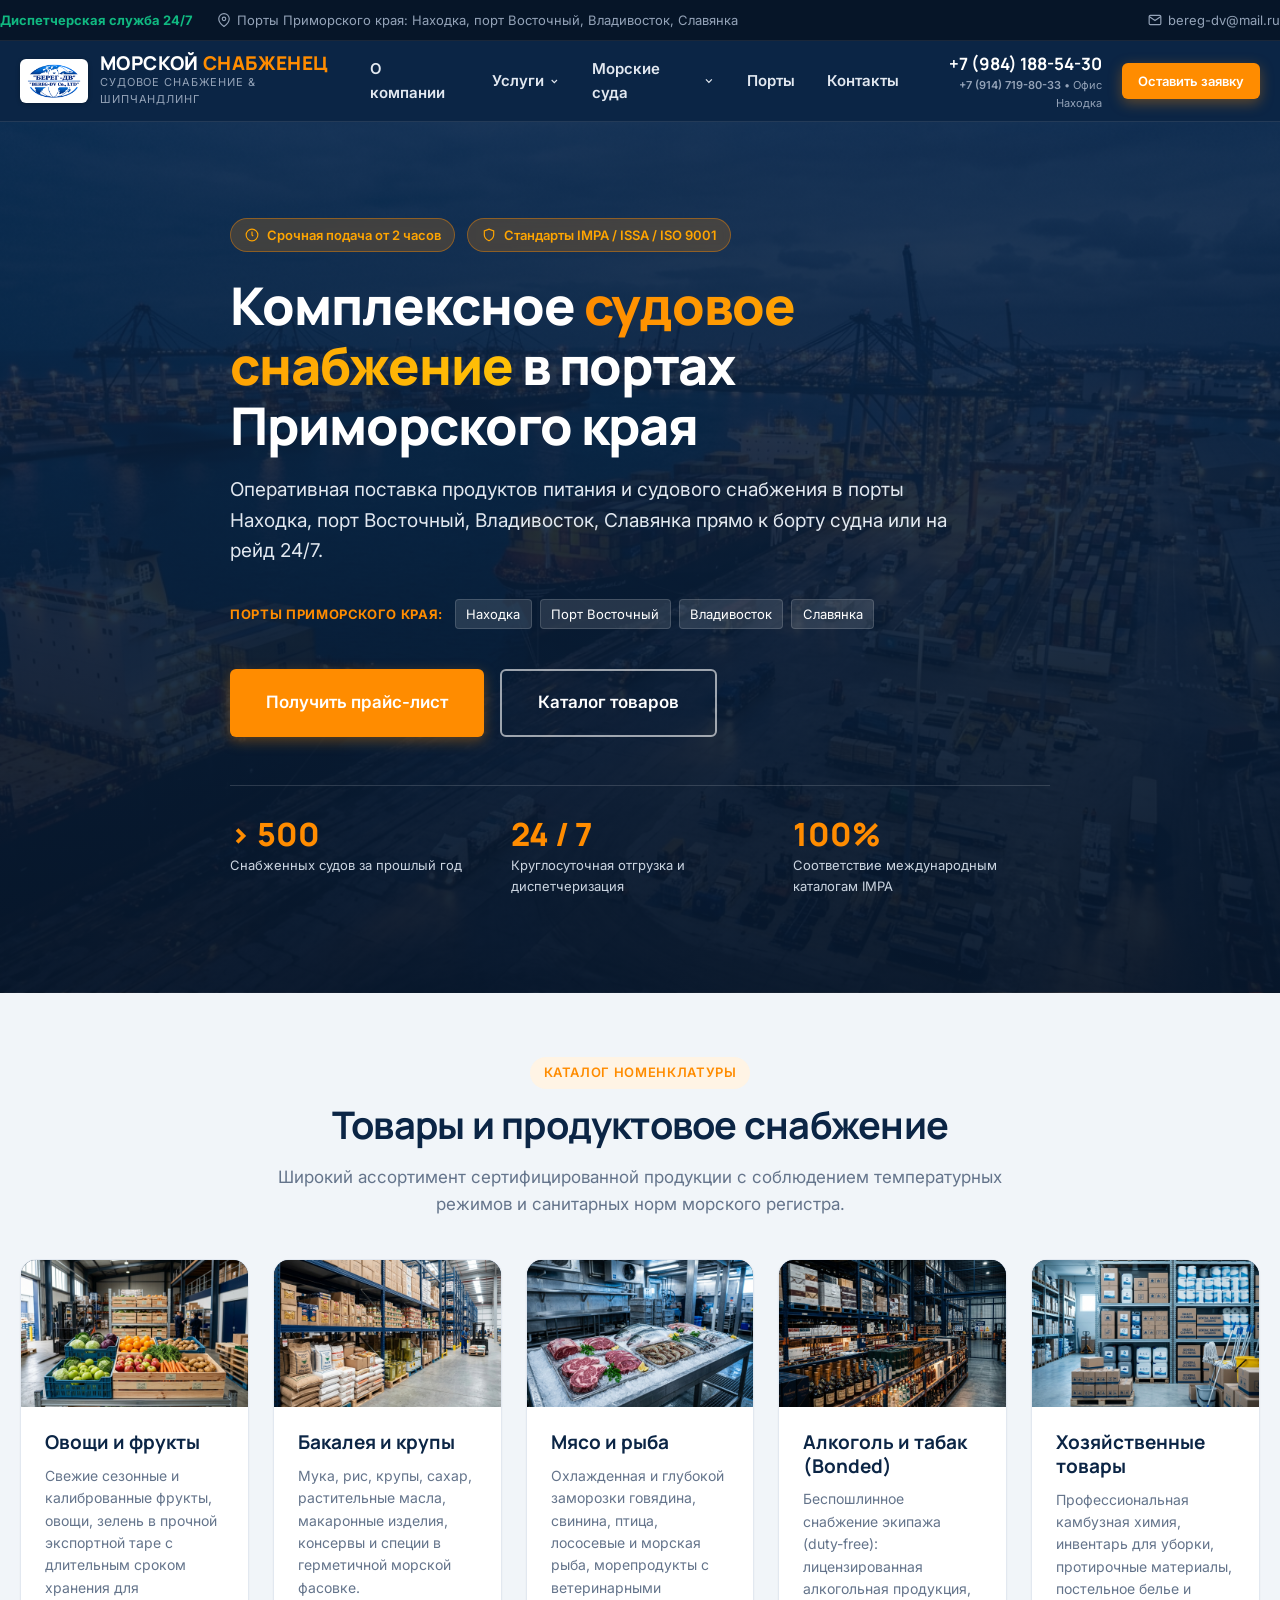
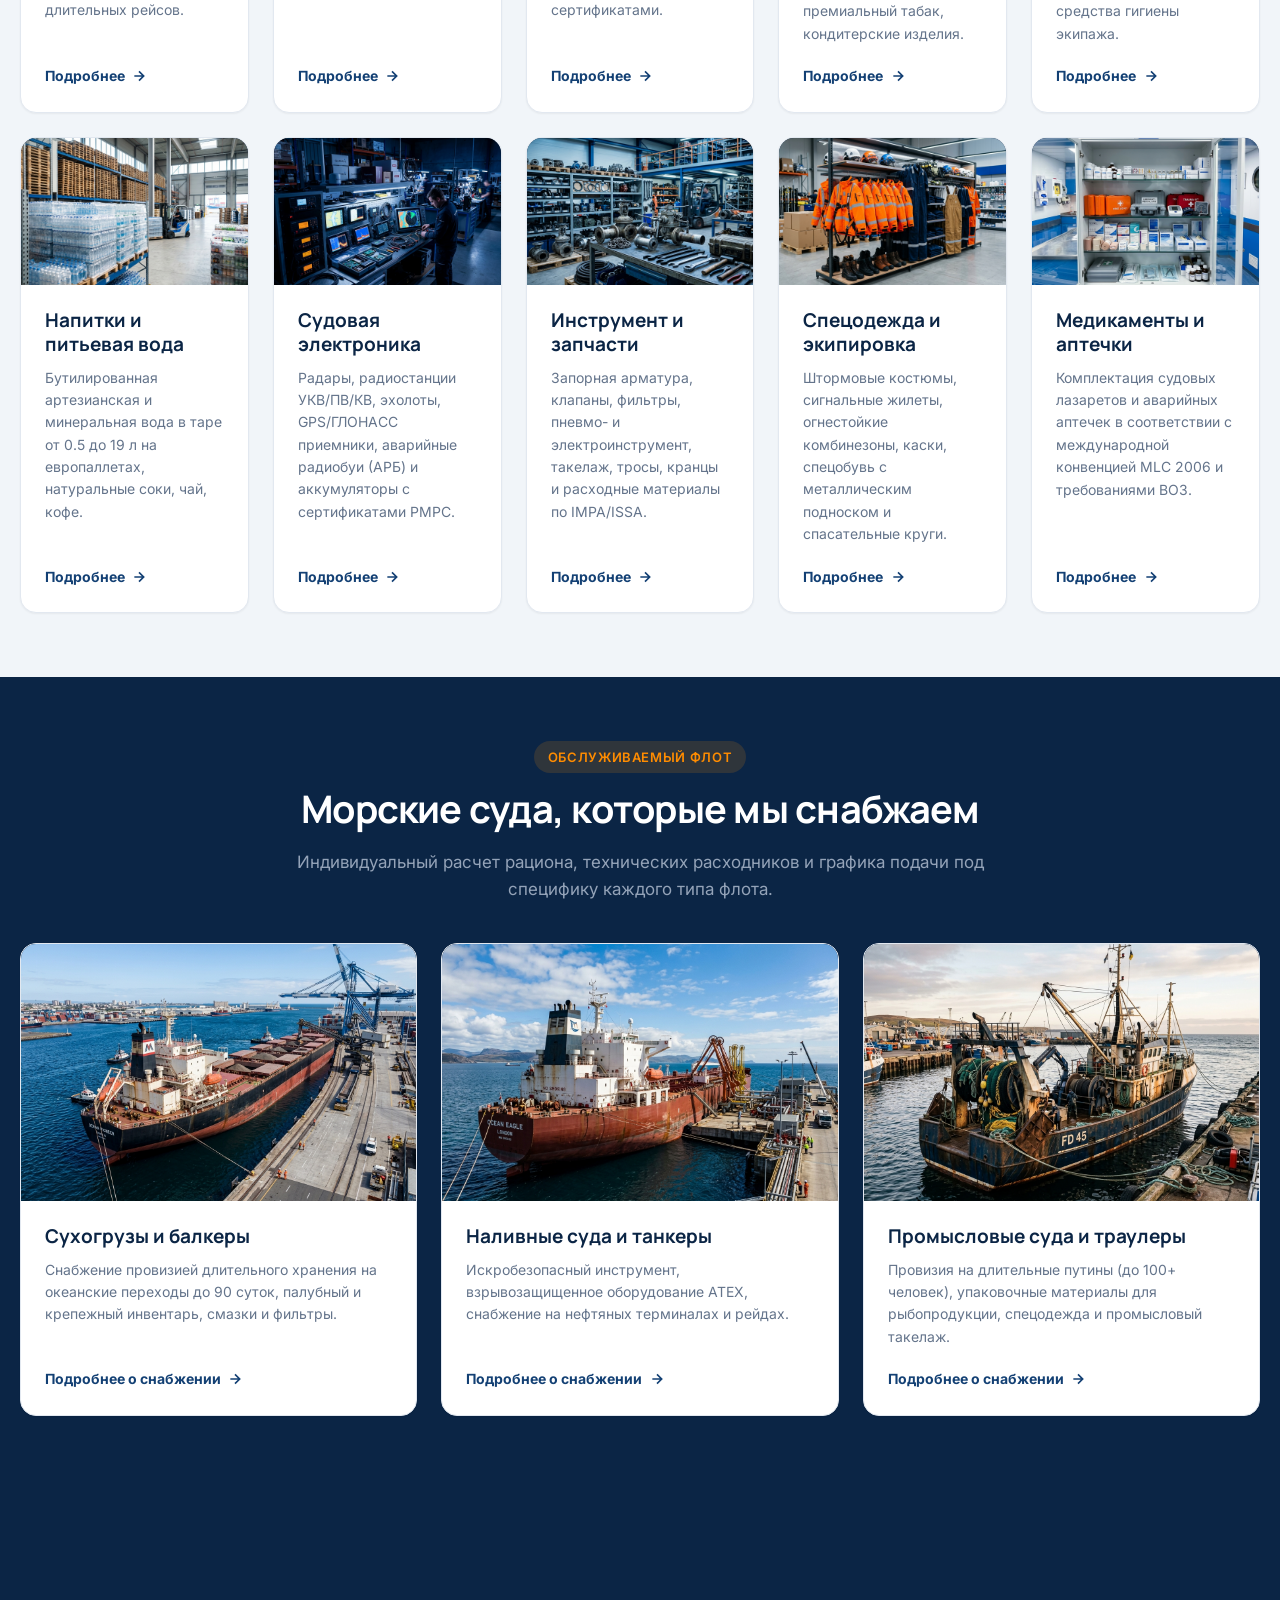
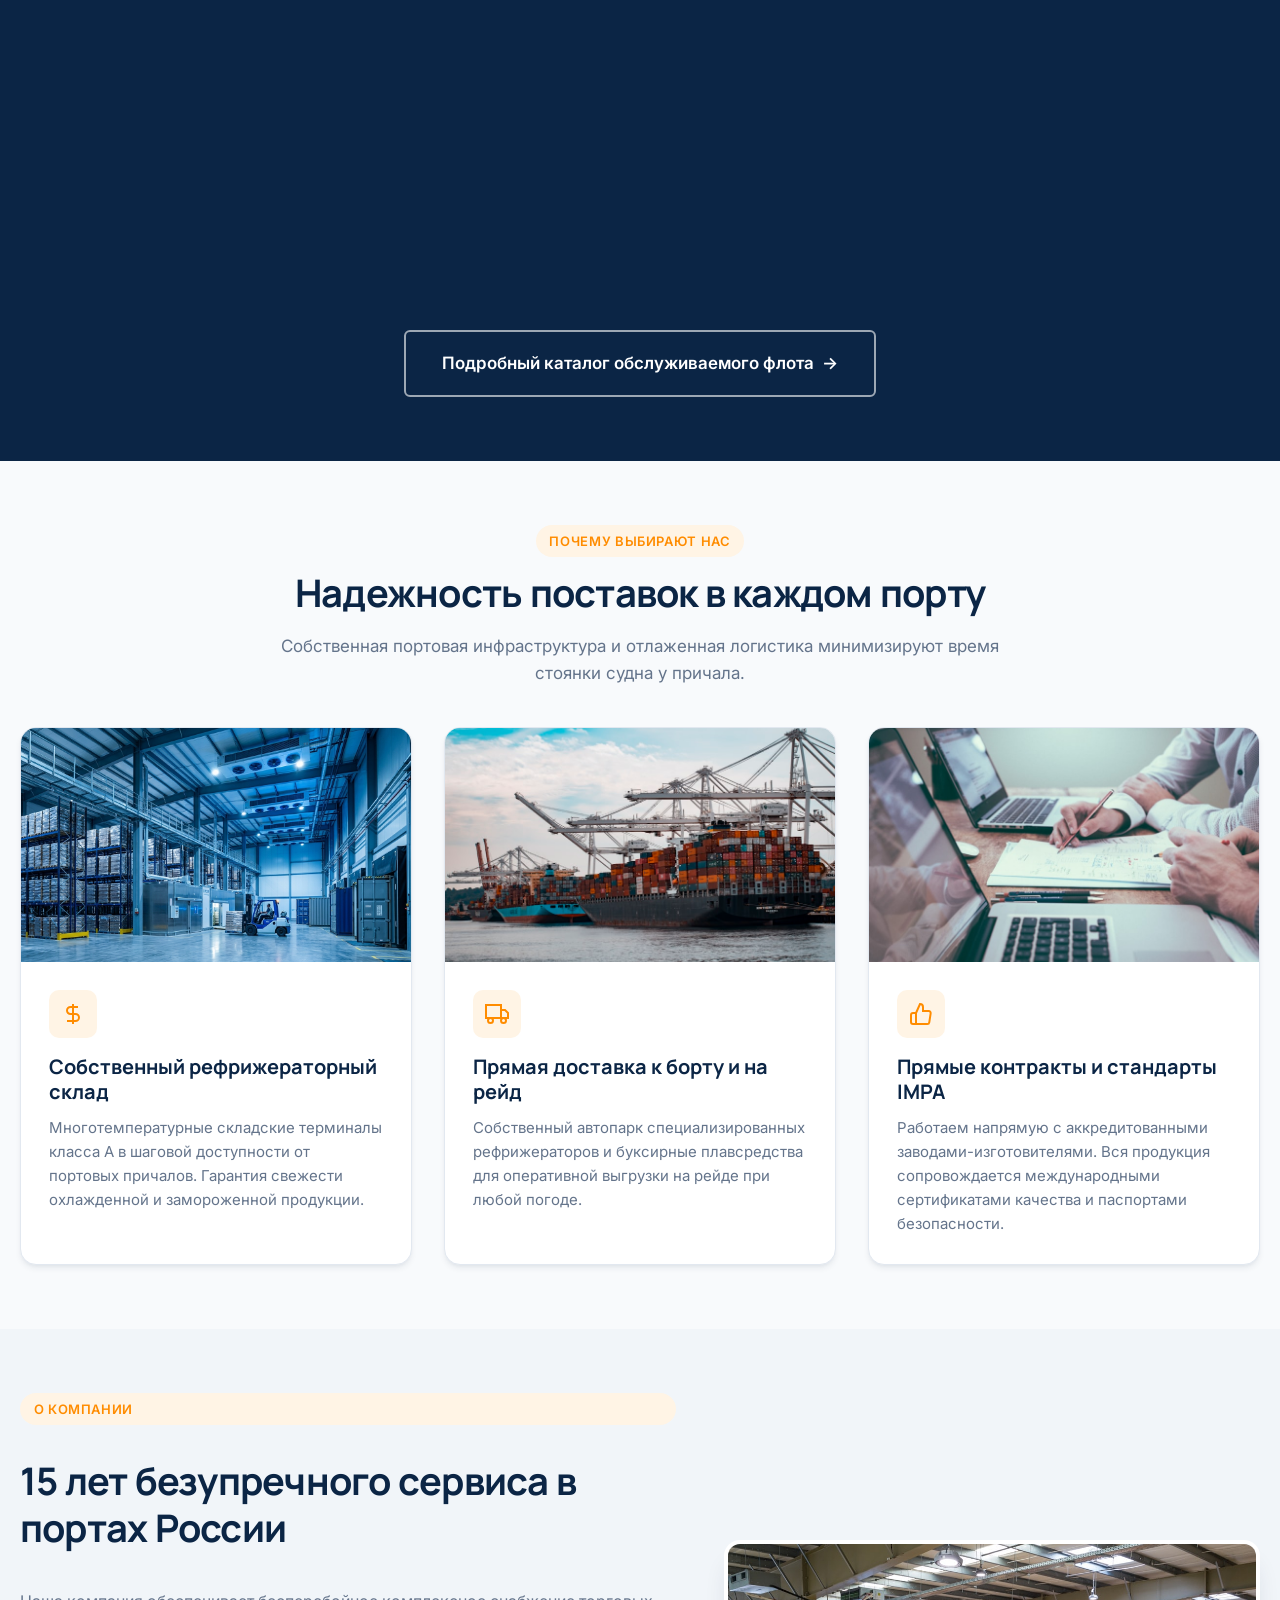
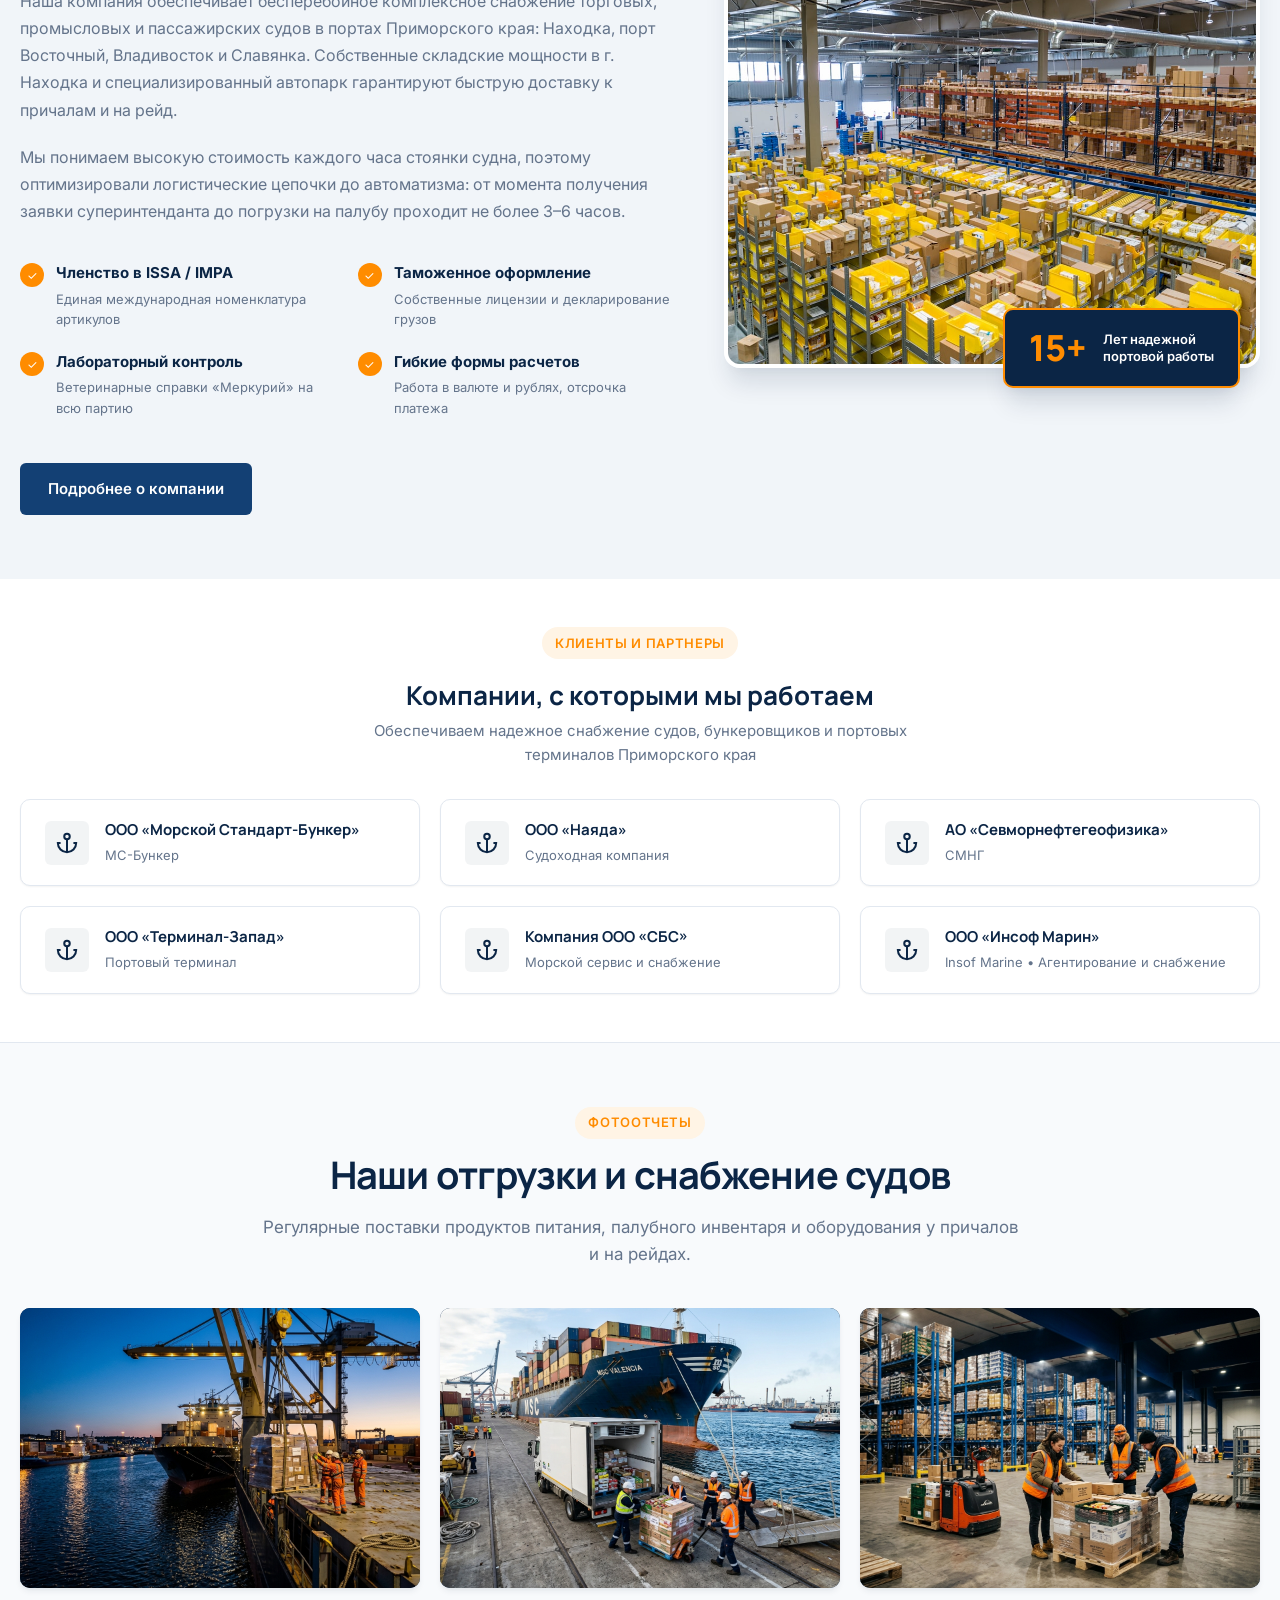
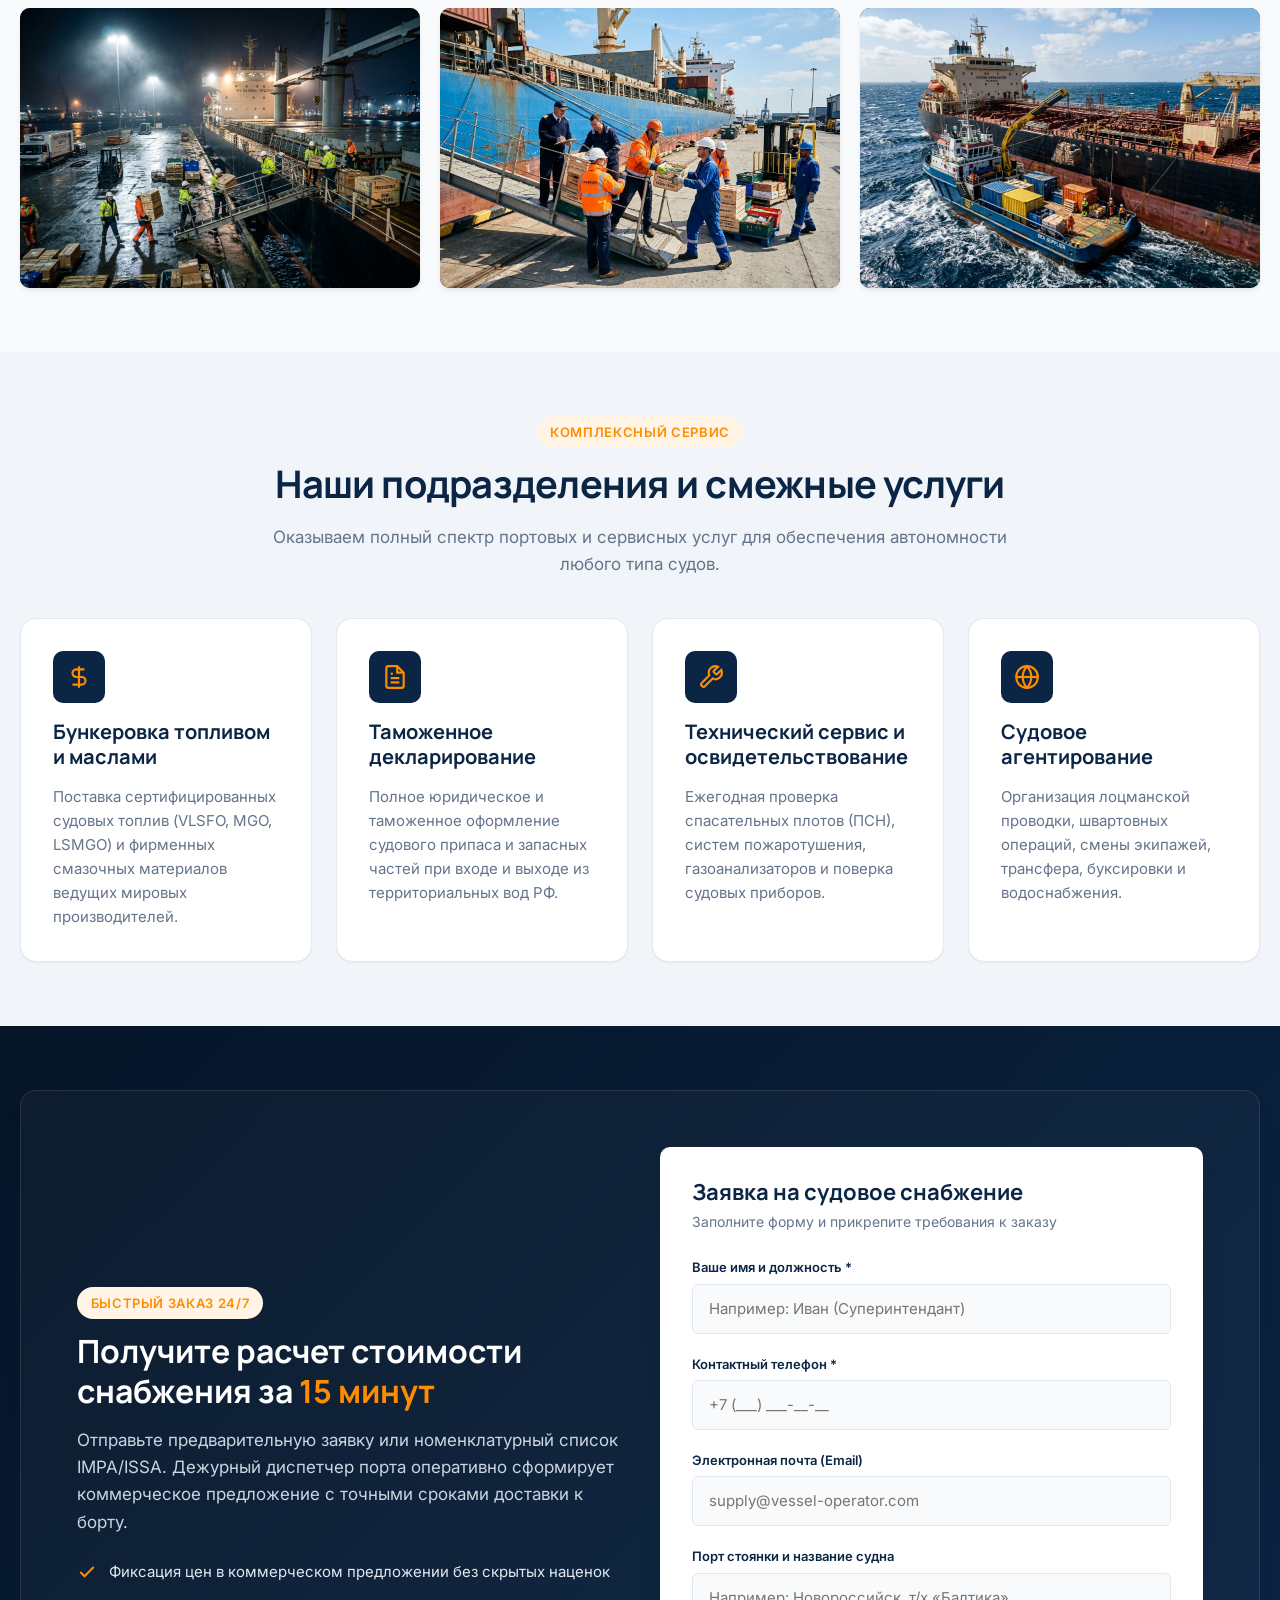
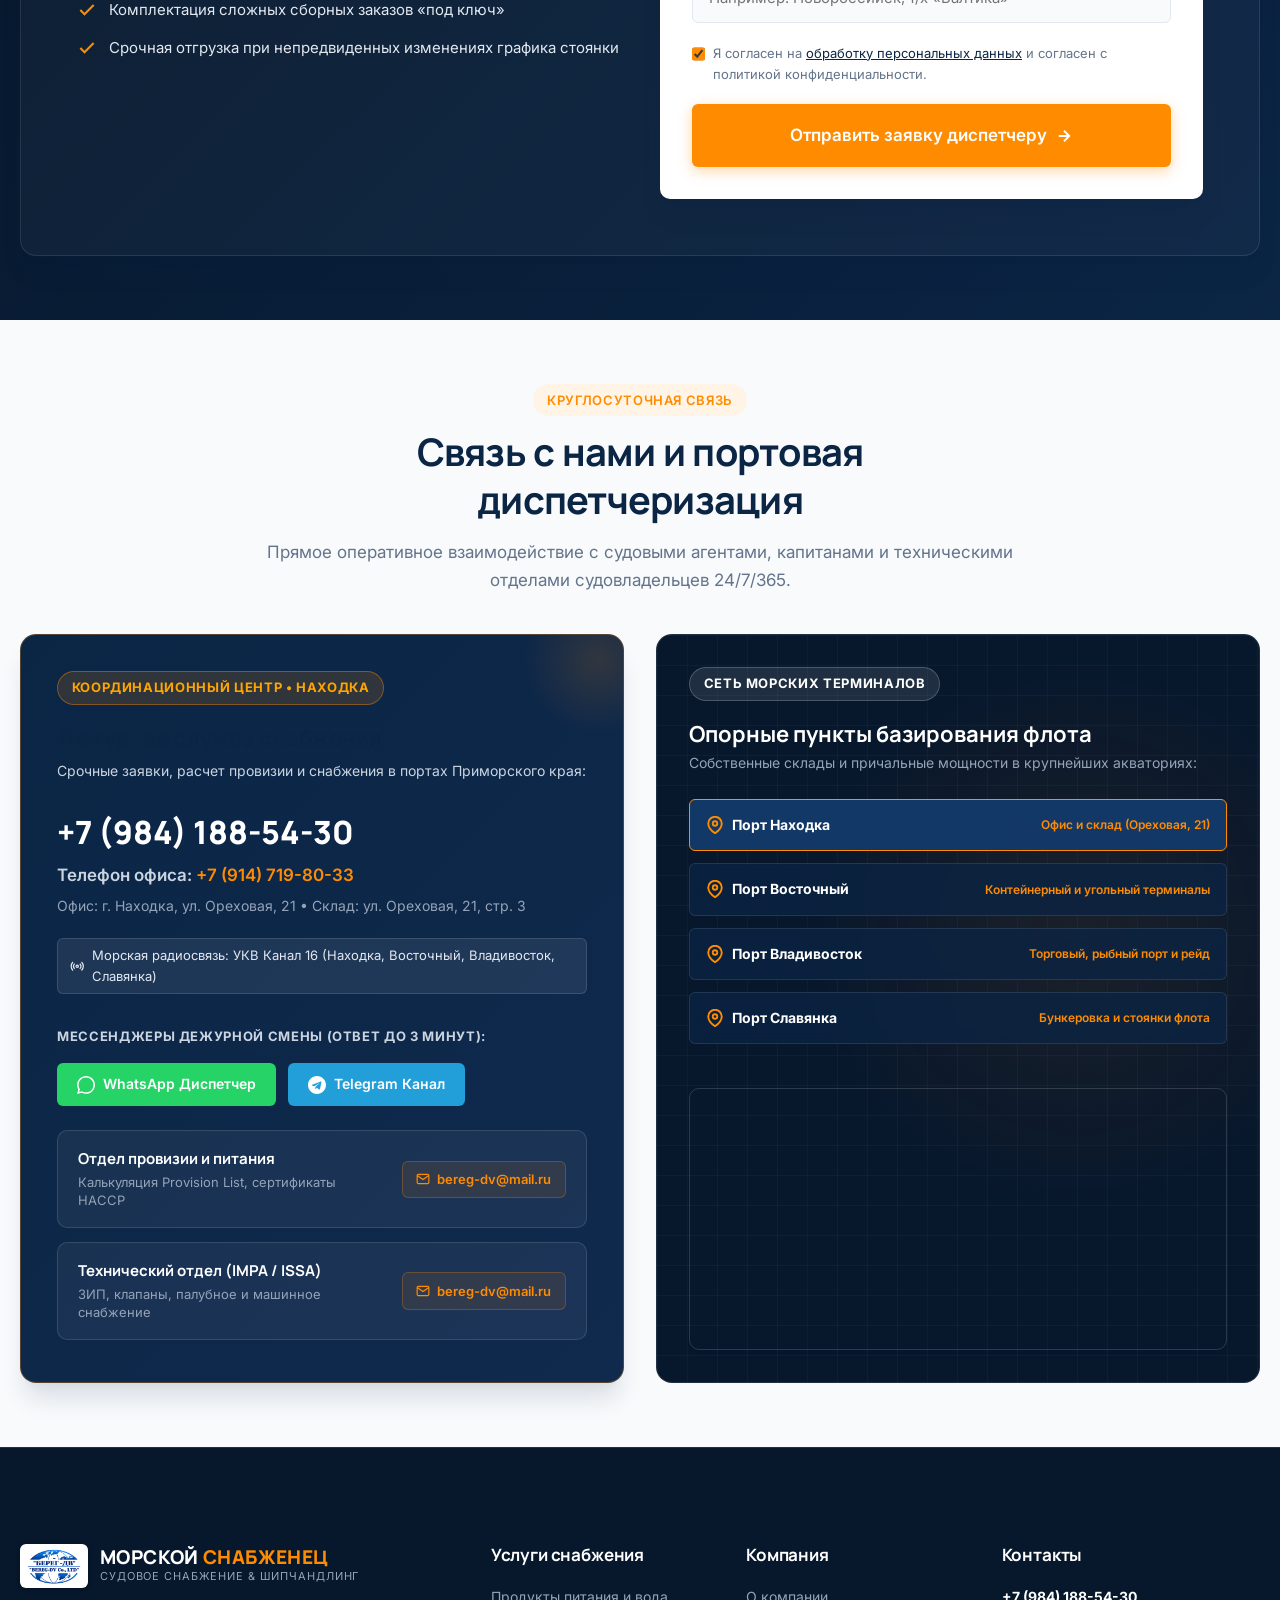
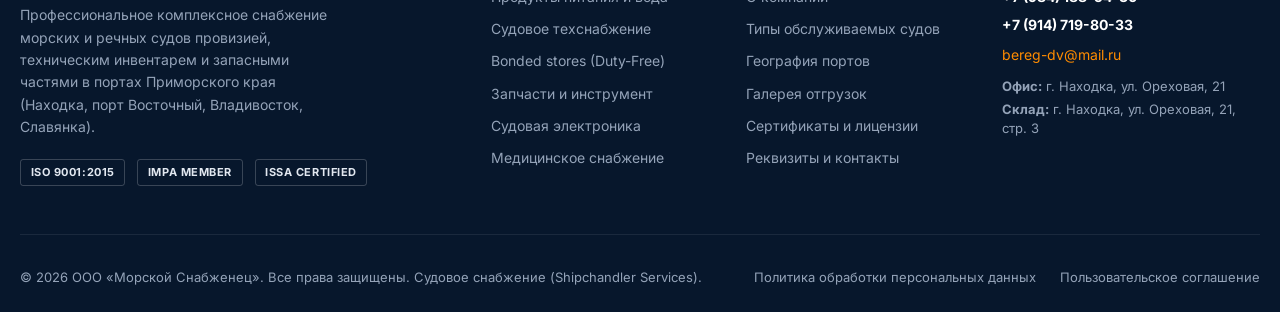
==== commit f5a465ad: "Replace logo.svg with logo.png across all pages and optimize logo container CSS" ====
--- a/index.html
+++ b/index.html
@@ -45,7 +45,7 @@
     <div class="container header__inner">
       <!-- Logo -->
       <a href="index.html" class="logo" aria-label="Главная страница">
-        <img src="assets/img/logo.svg" alt="Логотип Шипчандлер" class="logo__img" width="44" height="44">
+        <img src="assets/img/logo.png" alt="Логотип Берег-ДВ" class="logo__img" width="44" height="44">
         <div class="logo__text">
           <span class="logo__name">Морской <span>Снабженец</span></span>
           <span class="logo__desc">Судовое снабжение & Шипчандлинг</span>
@@ -1060,7 +1060,7 @@
         <!-- Brand & Description -->
         <div class="footer-col">
           <a href="index.html" class="logo">
-            <img src="assets/img/logo.svg" alt="Логотип Шипчандлер" class="logo__img" width="40" height="40">
+            <img src="assets/img/logo.png" alt="Логотип Берег-ДВ" class="logo__img" width="40" height="40">
             <div class="logo__text">
               <span class="logo__name">Морской <span>Снабженец</span></span>
               <span class="logo__desc">Судовое снабжение & Шипчандлинг</span>
--- a/assets/css/style.css
+++ b/assets/css/style.css
@@ -626,11 +626,15 @@
 }
 
 .logo__img {
-  width: 44px;
+  width: auto;
   height: 44px;
-  object-fit: cover;
-  border-radius: 8px;
-  border: 1px solid rgba(255, 255, 255, 0.2);
+  max-width: 68px;
+  object-fit: contain;
+  background: #FFFFFF;
+  padding: 3px 6px;
+  border-radius: var(--radius-sm);
+  box-shadow: 0 1px 4px rgba(0, 0, 0, 0.25);
+  box-sizing: border-box;
 }
 
 .logo__text {
@@ -2669,8 +2673,10 @@
   }
 
   .logo__img {
-    width: 36px;
-    height: 36px;
+    width: auto;
+    height: 38px;
+    max-width: 58px;
+    padding: 2px 5px;
   }
 
   .logo__name {
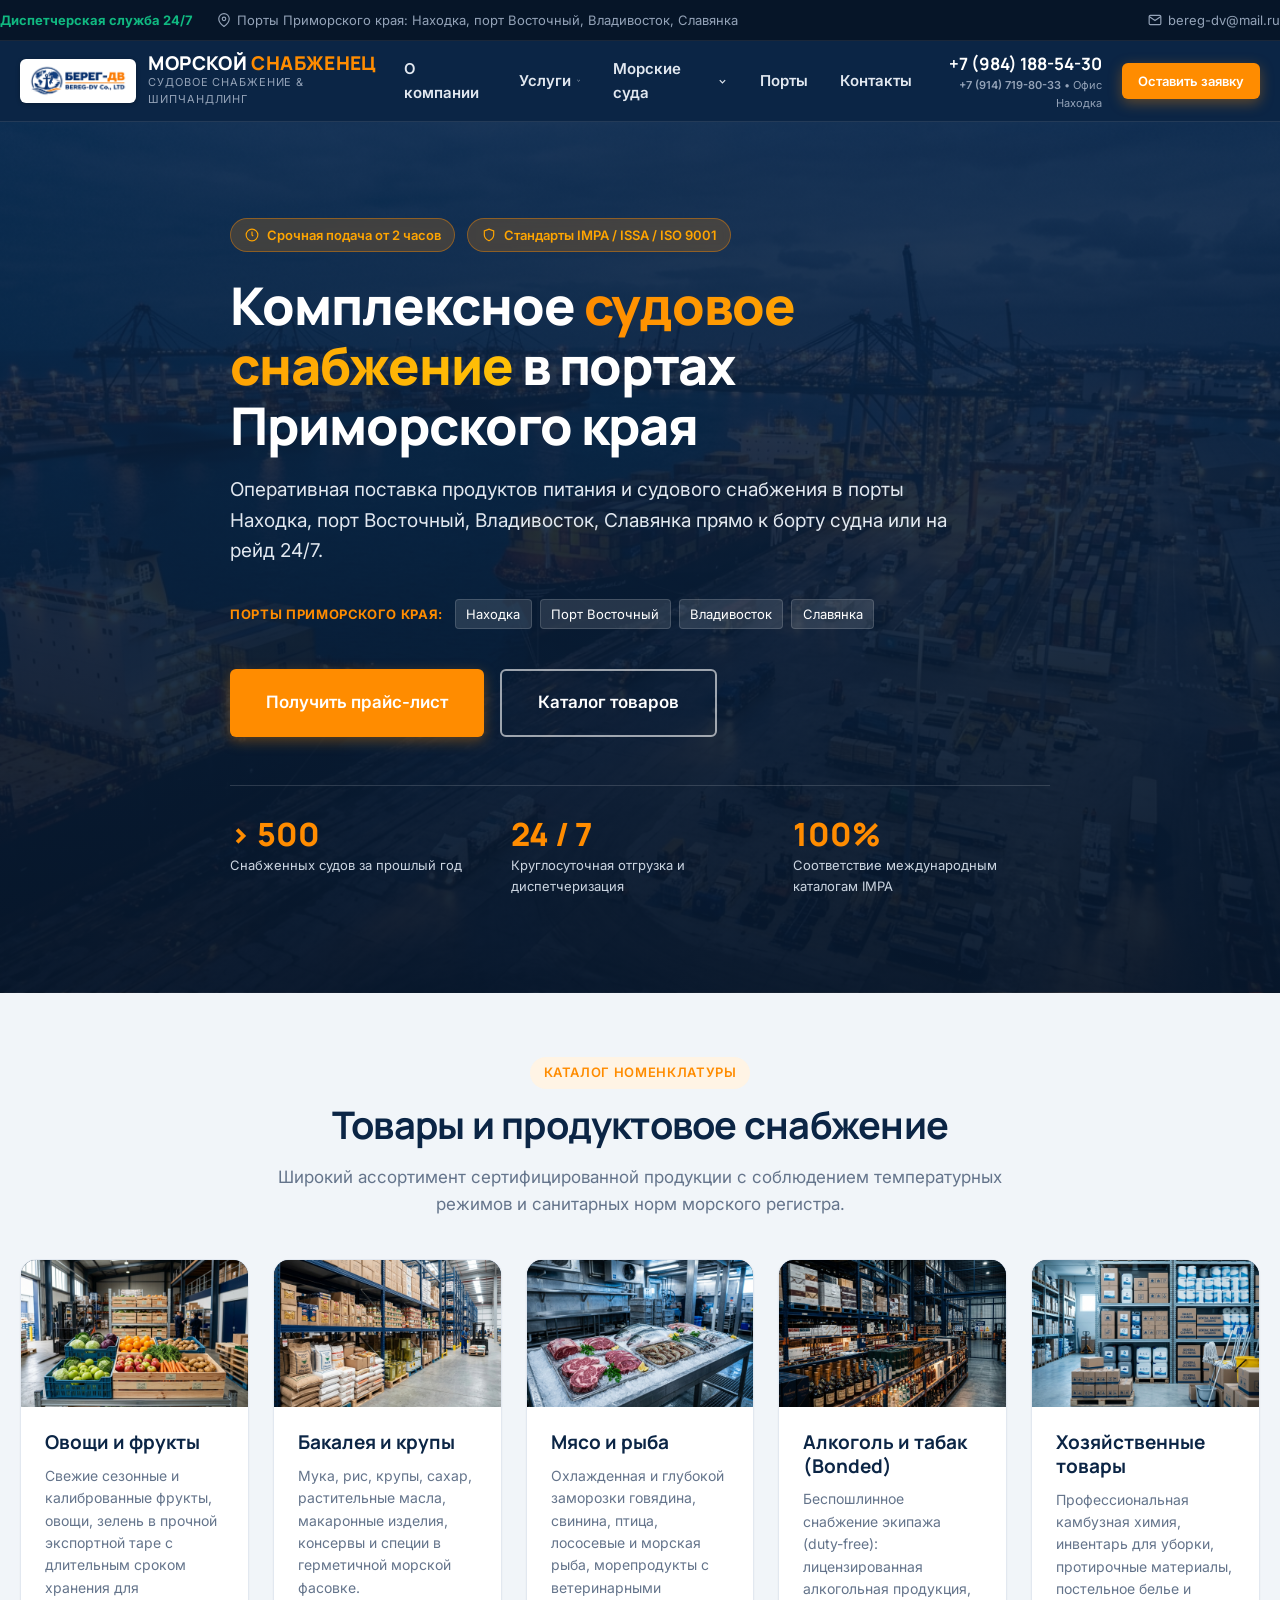
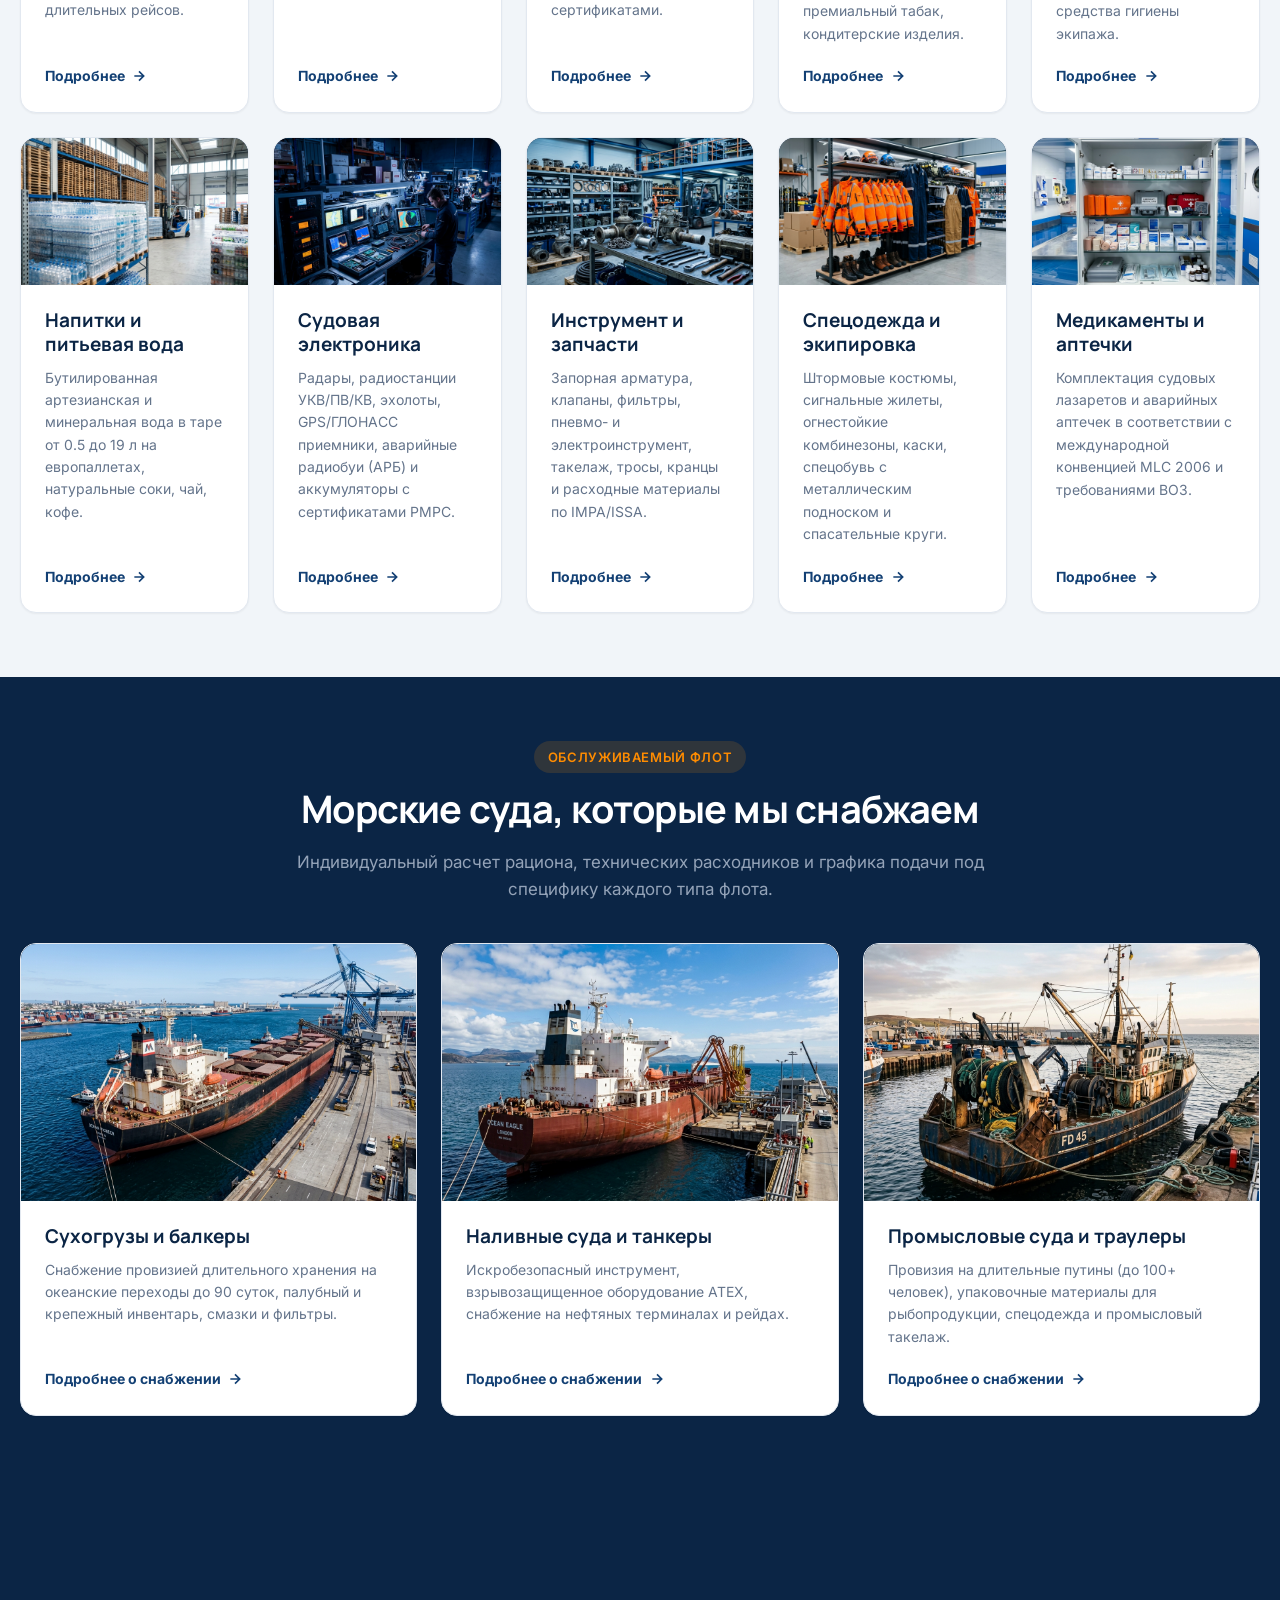
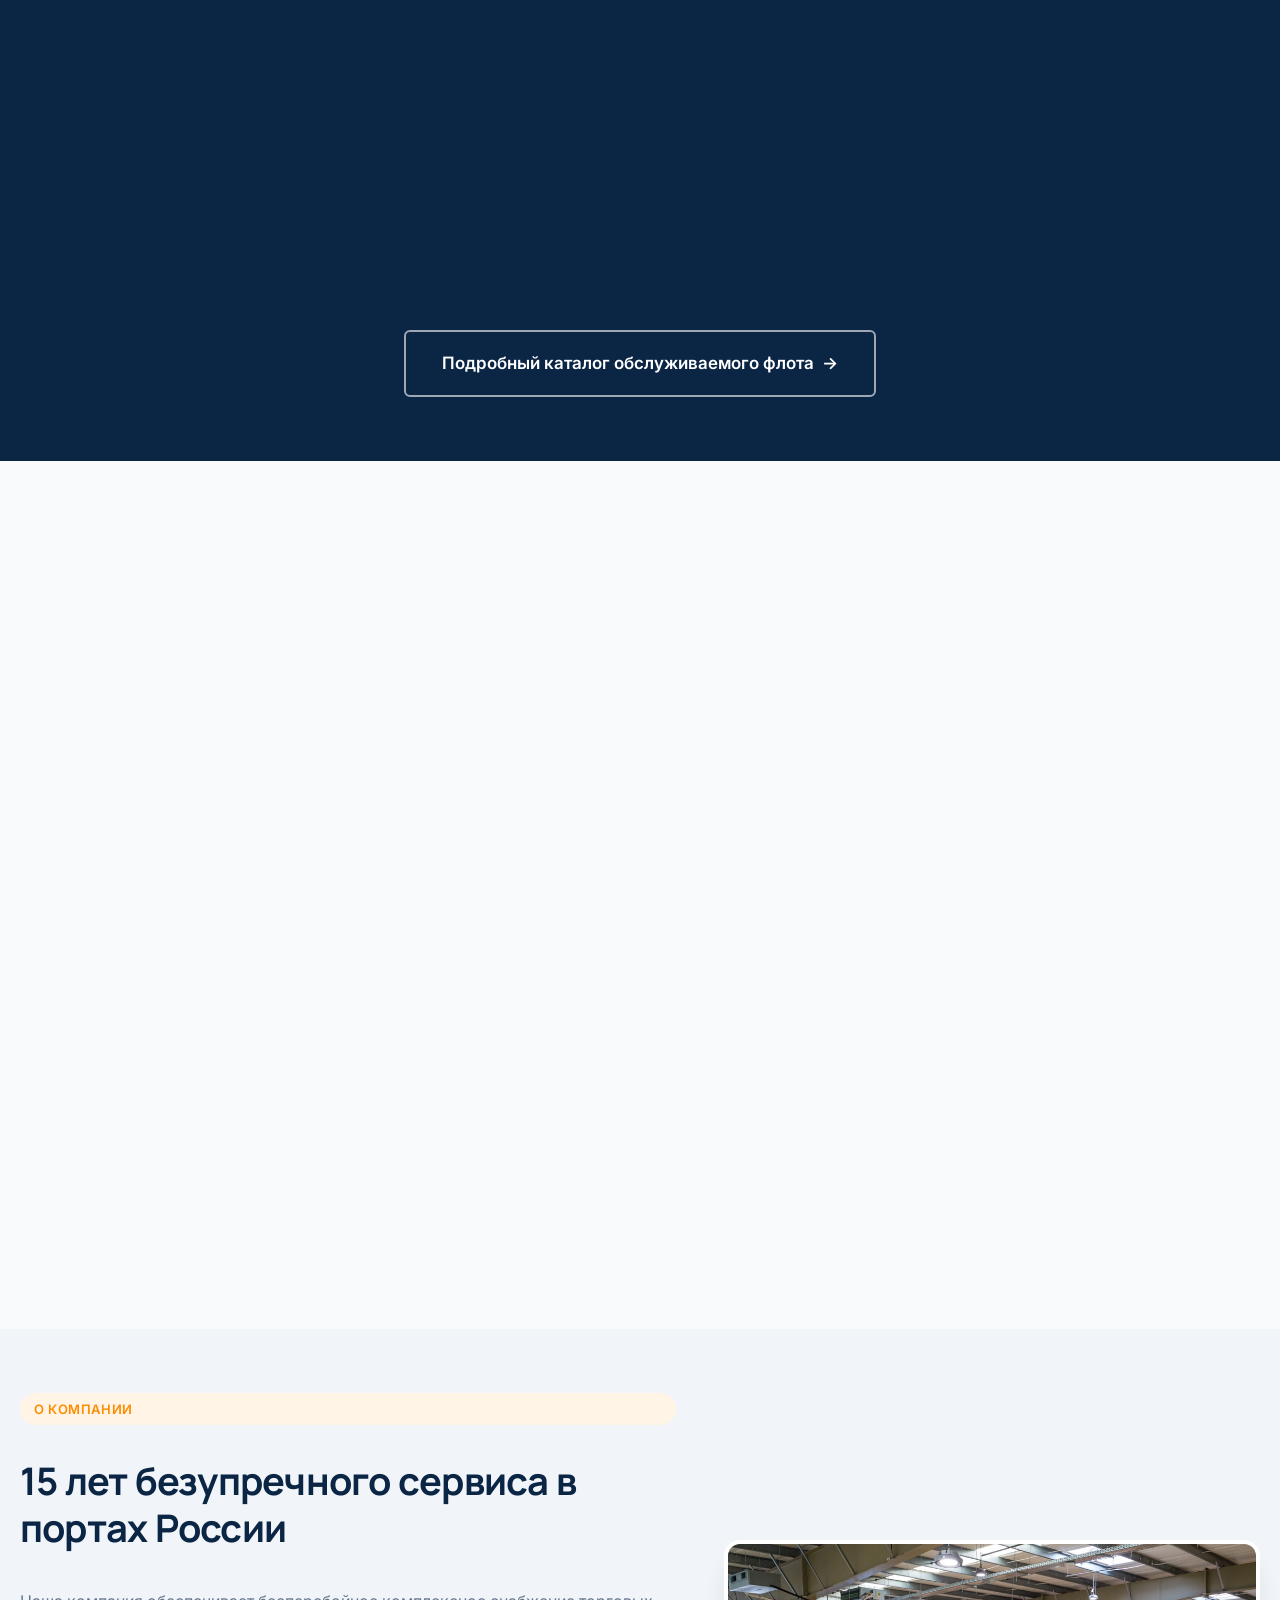
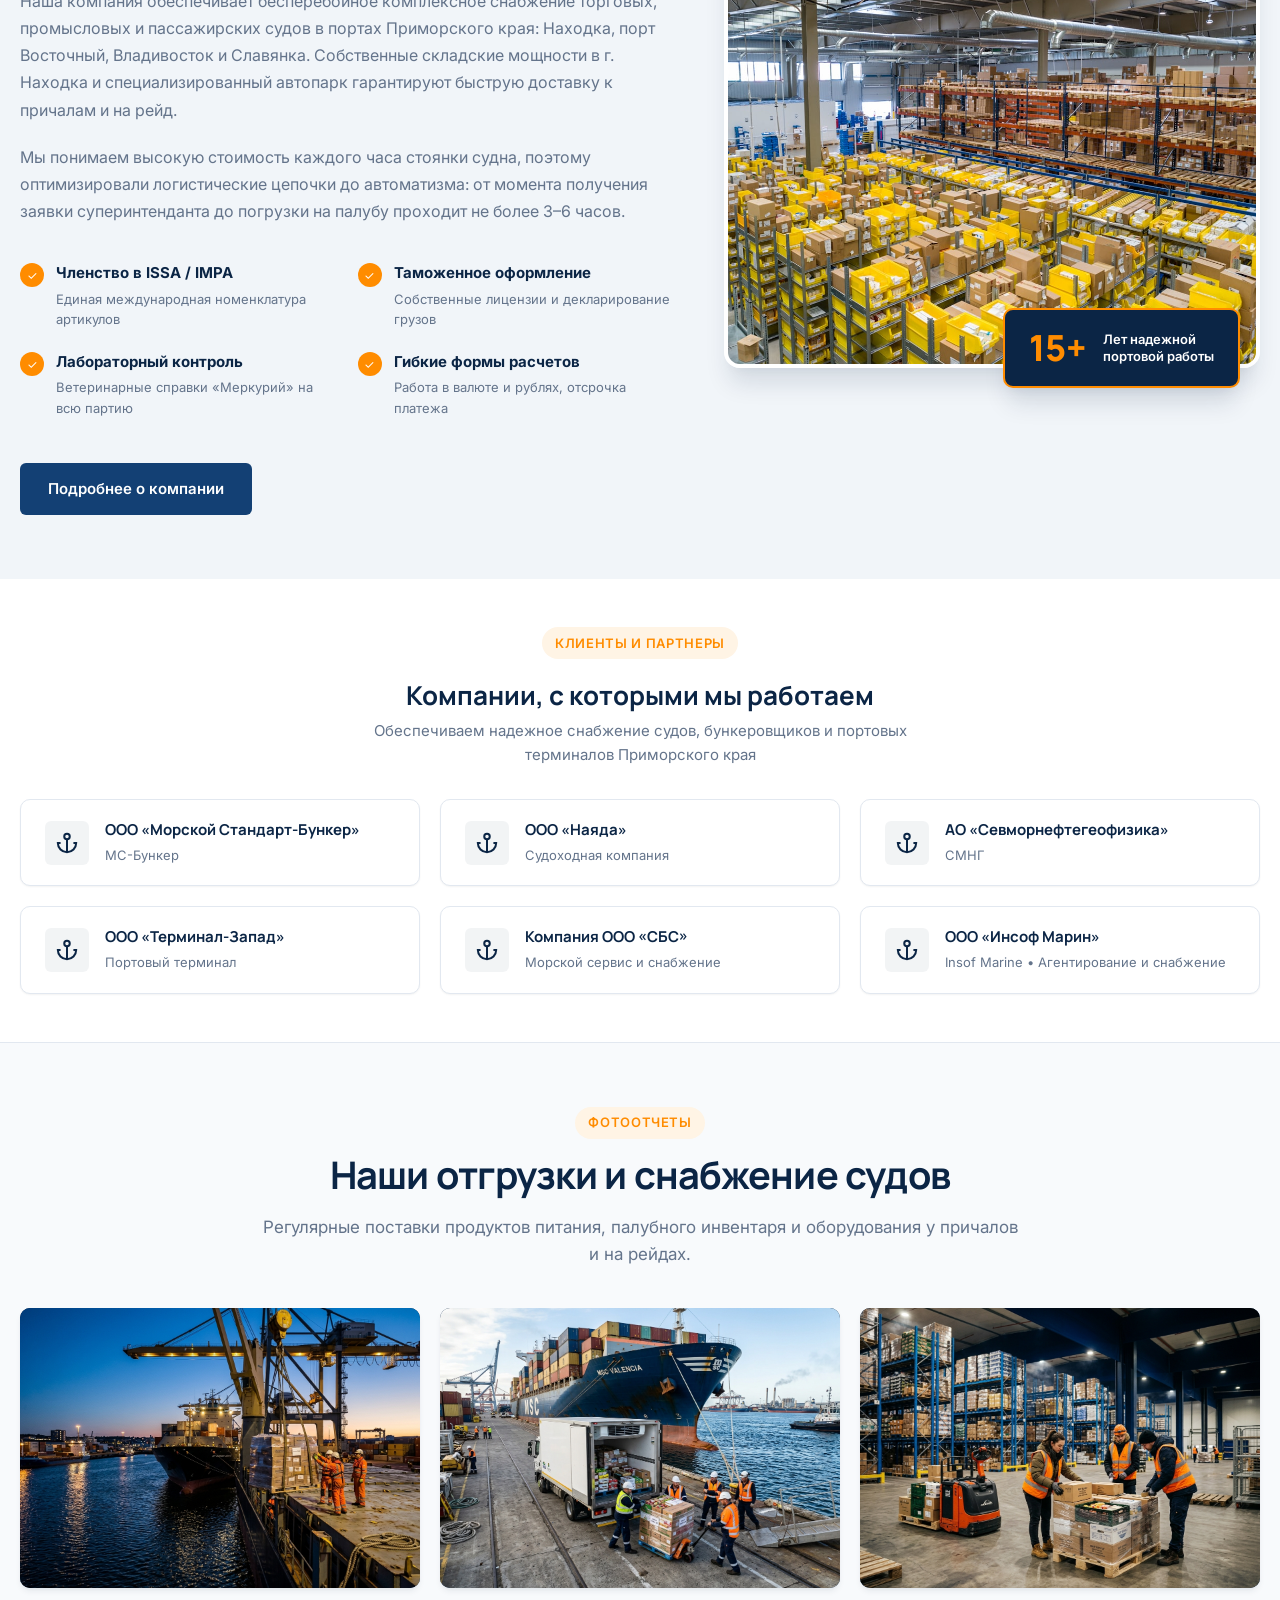
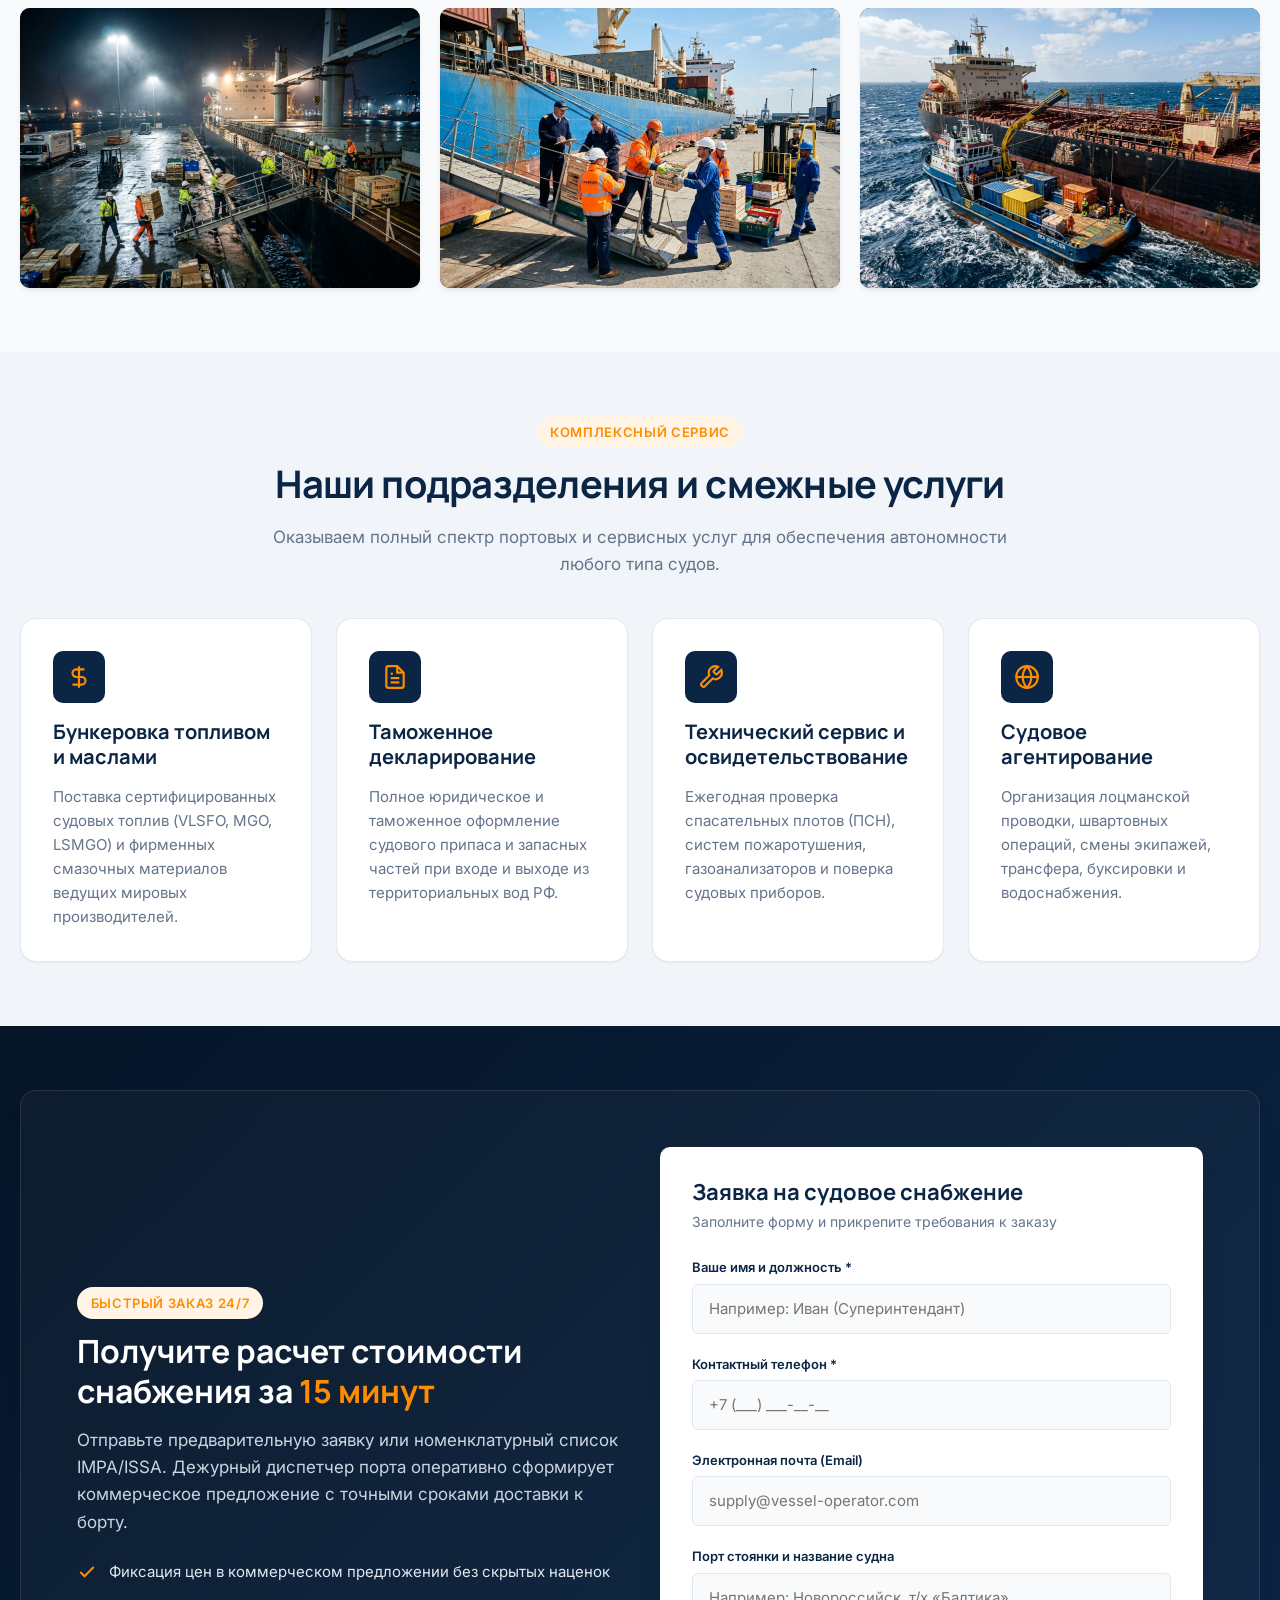
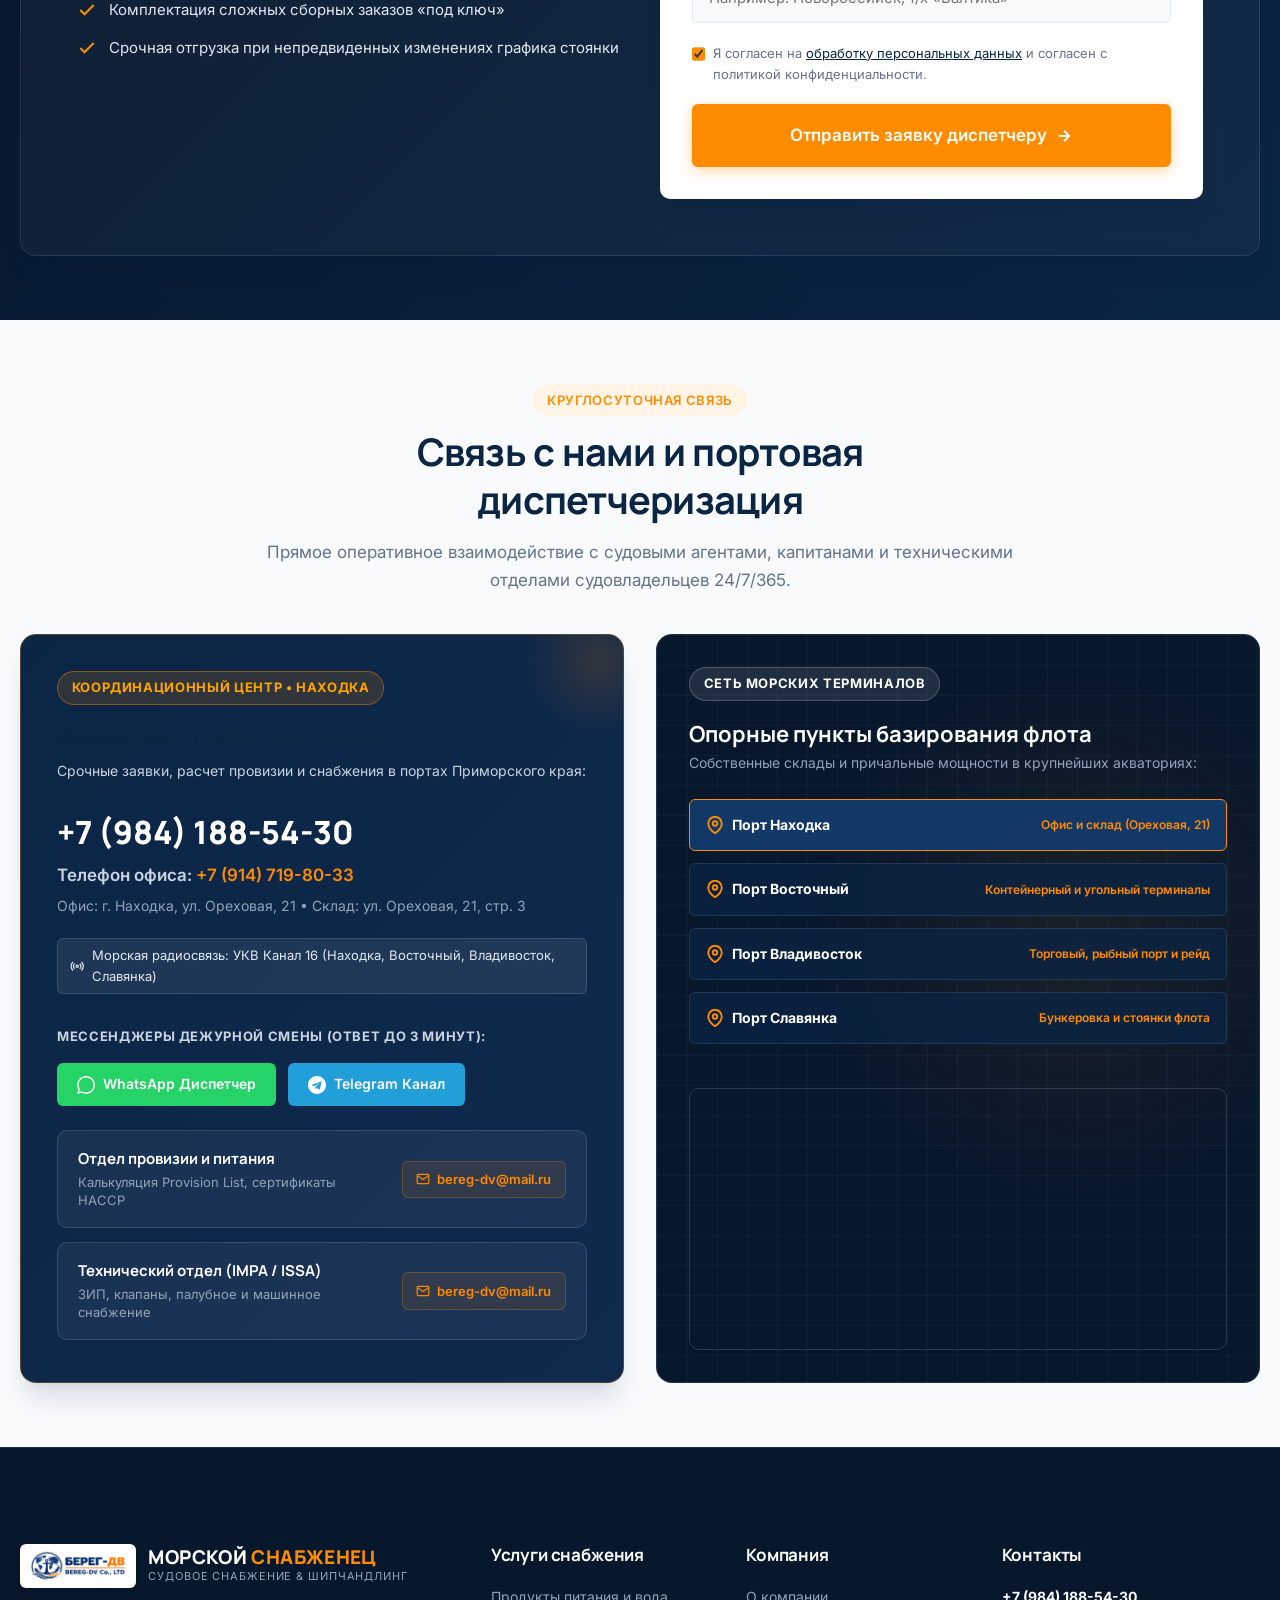
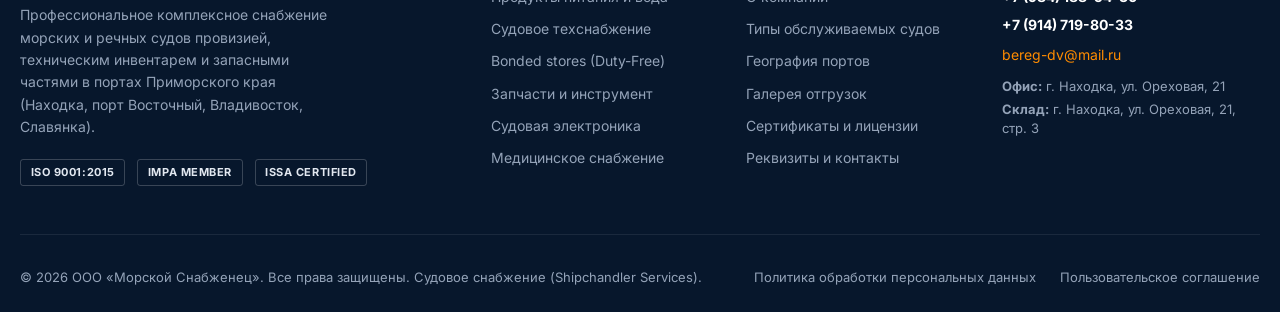
==== commit 144837a4: "Update logo.png with new wide combination mark and optimize layout" ====
--- a/index.html
+++ b/index.html
@@ -45,7 +45,7 @@
     <div class="container header__inner">
       <!-- Logo -->
       <a href="index.html" class="logo" aria-label="Главная страница">
-        <img src="assets/img/logo.png" alt="Логотип Берег-ДВ" class="logo__img" width="44" height="44">
+        <img src="assets/img/logo.png" alt="Логотип Берег-ДВ" class="logo__img" width="123" height="44">
         <div class="logo__text">
           <span class="logo__name">Морской <span>Снабженец</span></span>
           <span class="logo__desc">Судовое снабжение & Шипчандлинг</span>
@@ -1060,7 +1060,7 @@
         <!-- Brand & Description -->
         <div class="footer-col">
           <a href="index.html" class="logo">
-            <img src="assets/img/logo.png" alt="Логотип Берег-ДВ" class="logo__img" width="40" height="40">
+            <img src="assets/img/logo.png" alt="Логотип Берег-ДВ" class="logo__img" width="112" height="40">
             <div class="logo__text">
               <span class="logo__name">Морской <span>Снабженец</span></span>
               <span class="logo__desc">Судовое снабжение & Шипчандлинг</span>
--- a/assets/css/style.css
+++ b/assets/css/style.css
@@ -628,10 +628,10 @@
 .logo__img {
   width: auto;
   height: 44px;
-  max-width: 68px;
+  max-width: 140px;
   object-fit: contain;
   background: #FFFFFF;
-  padding: 3px 6px;
+  padding: 4px 8px;
   border-radius: var(--radius-sm);
   box-shadow: 0 1px 4px rgba(0, 0, 0, 0.25);
   box-sizing: border-box;
@@ -2675,8 +2675,8 @@
   .logo__img {
     width: auto;
     height: 38px;
-    max-width: 58px;
-    padding: 2px 5px;
+    max-width: 115px;
+    padding: 2px 6px;
   }
 
   .logo__name {
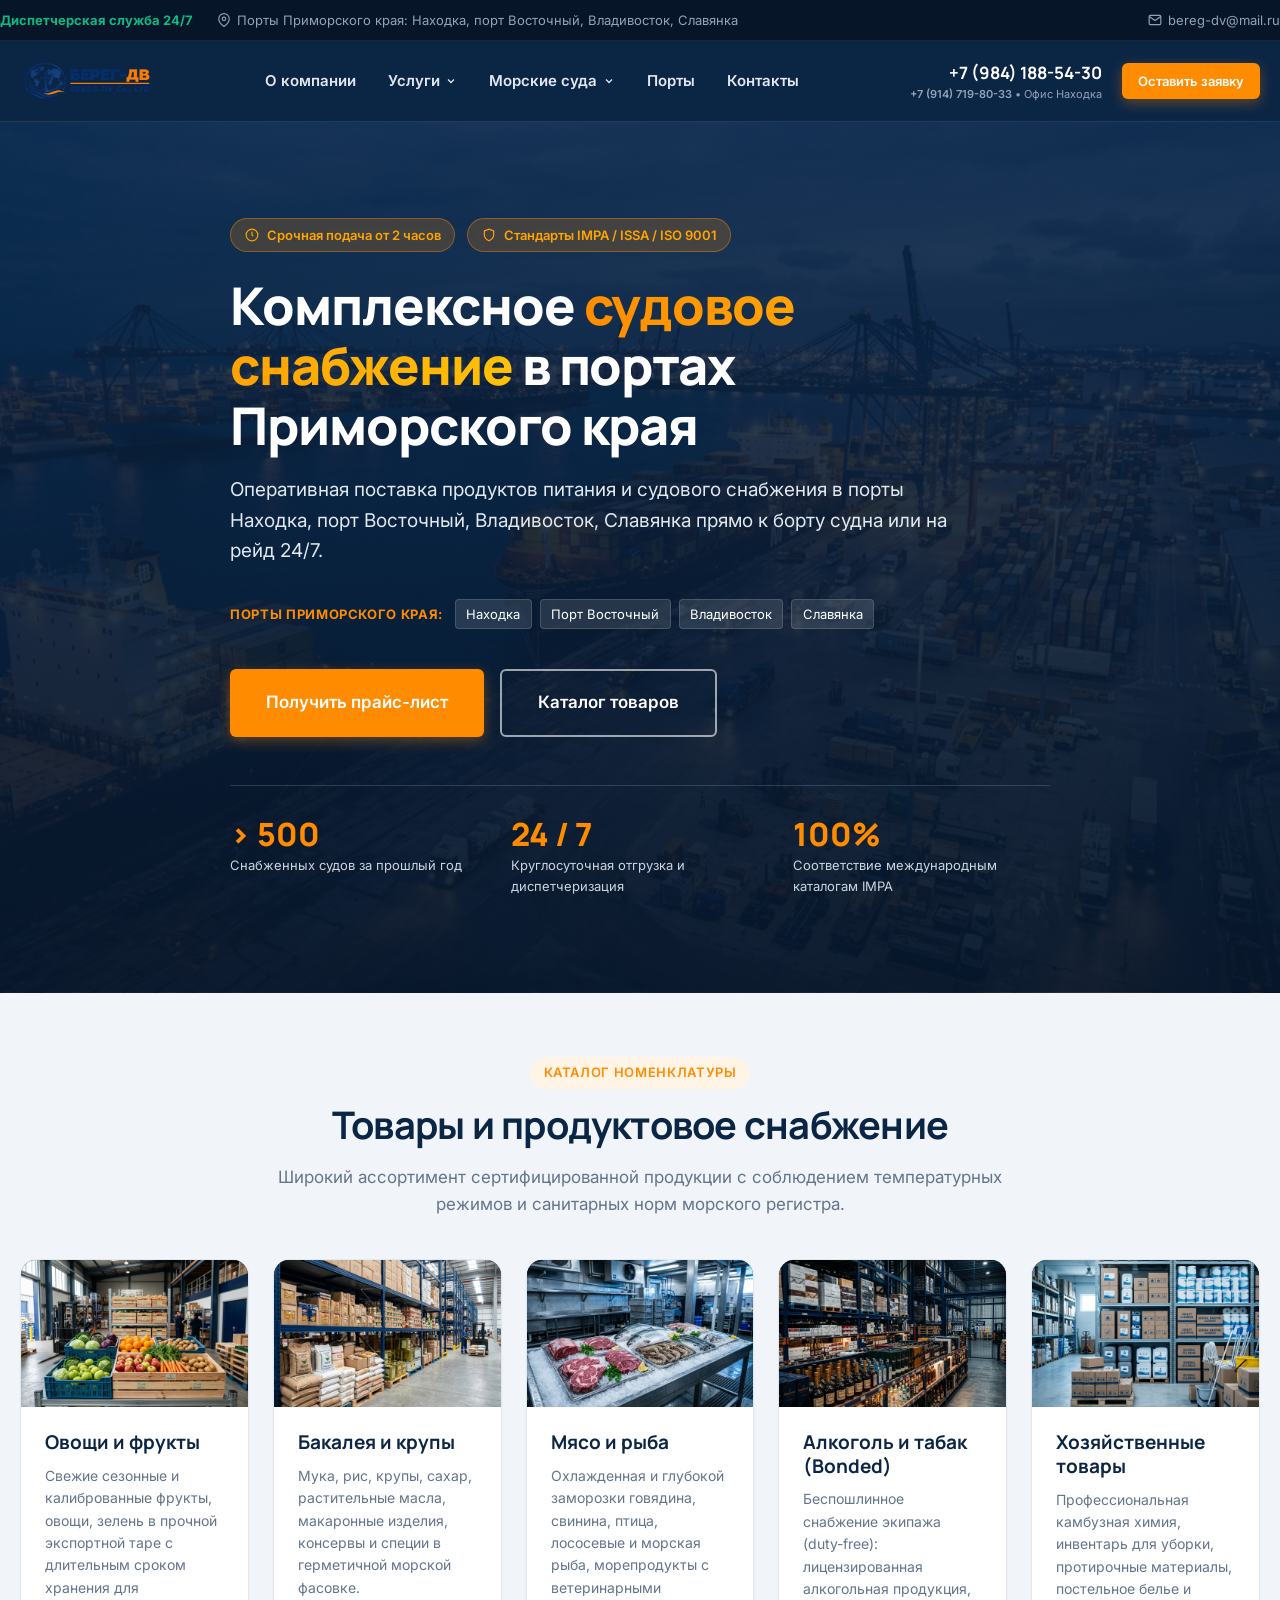
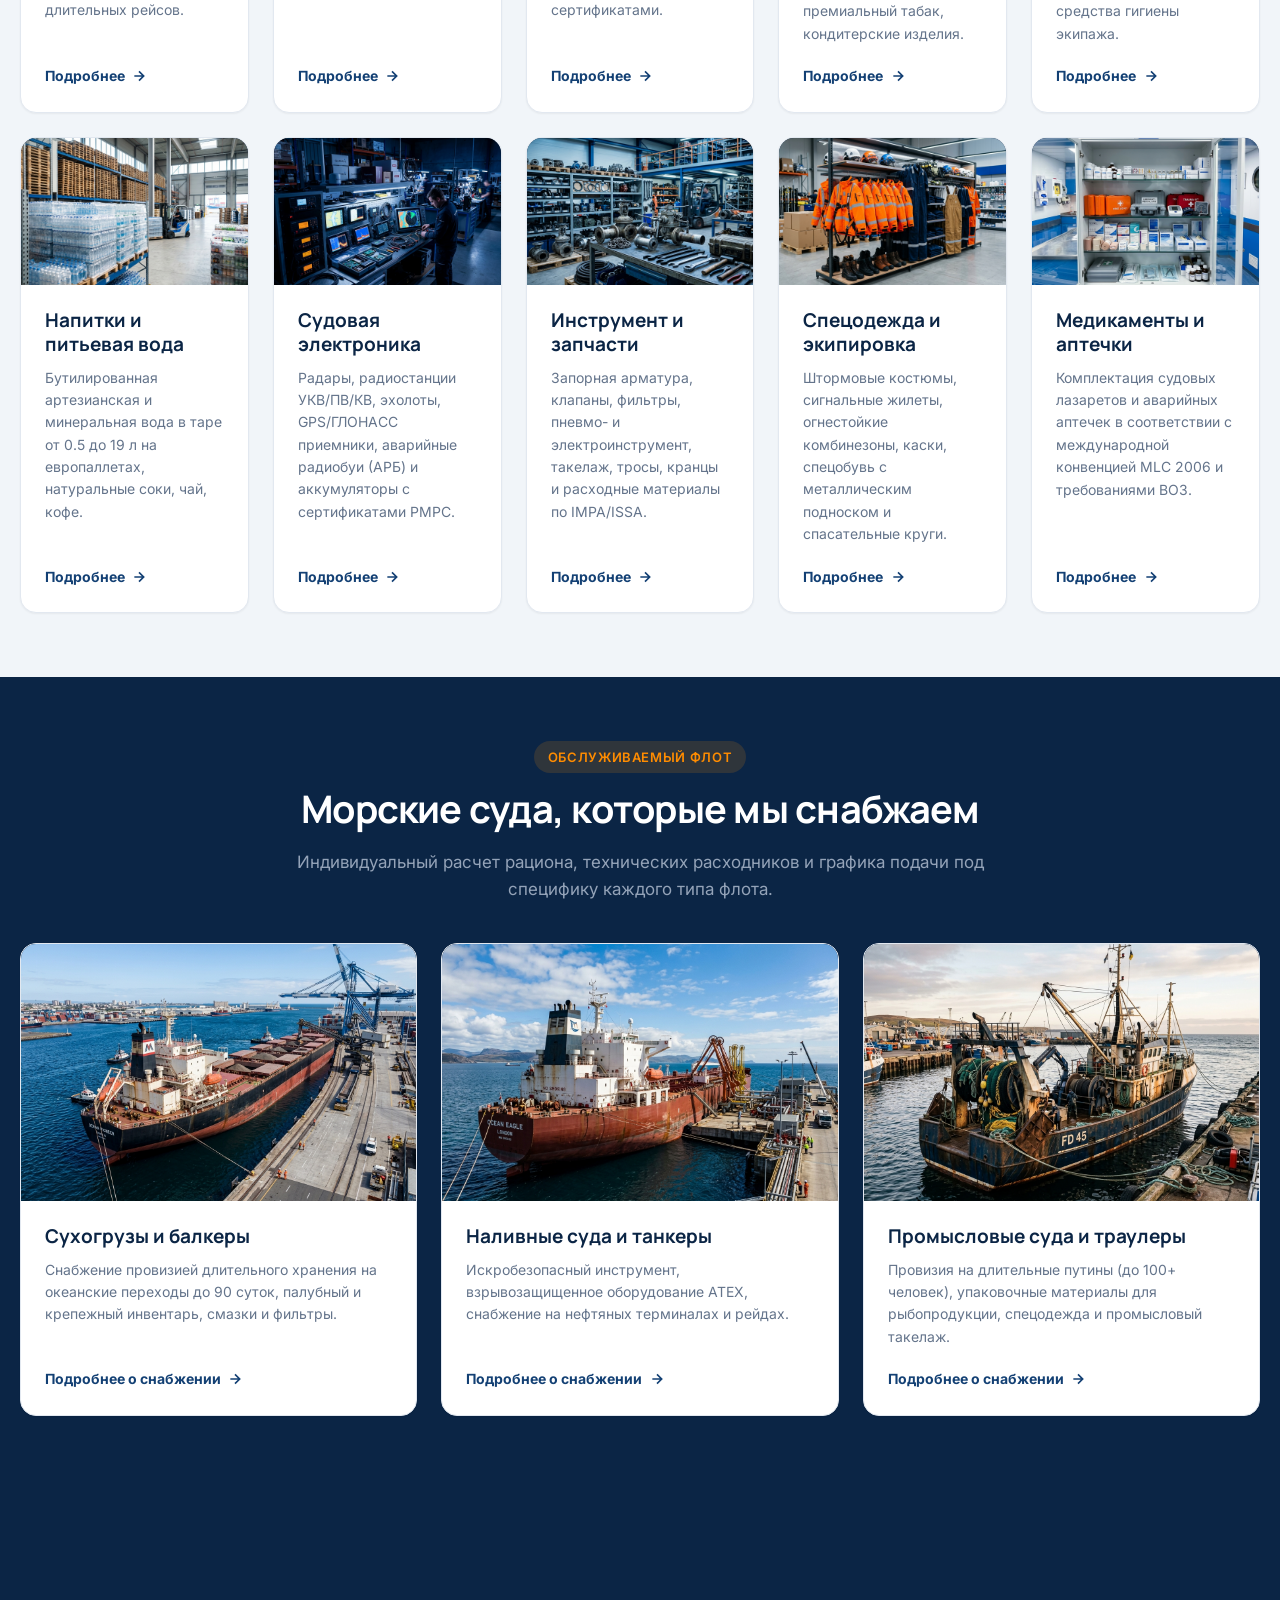
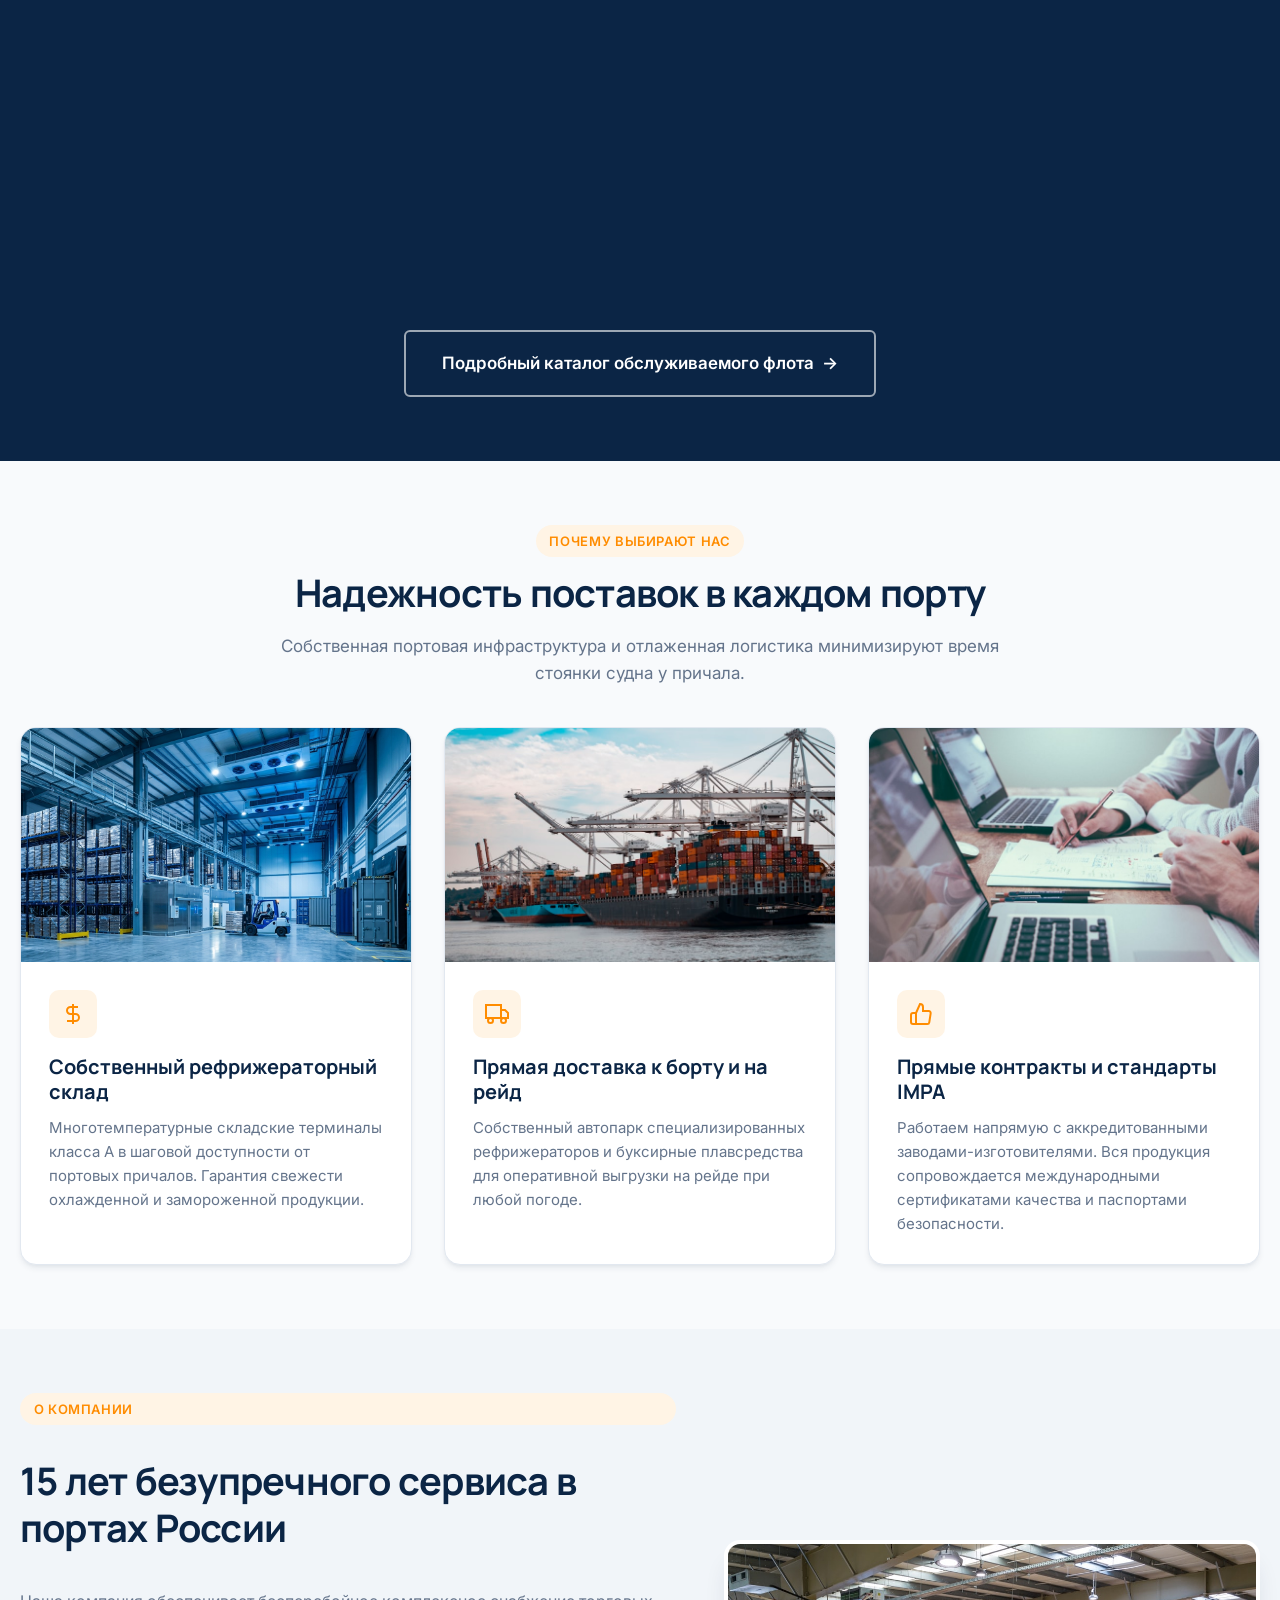
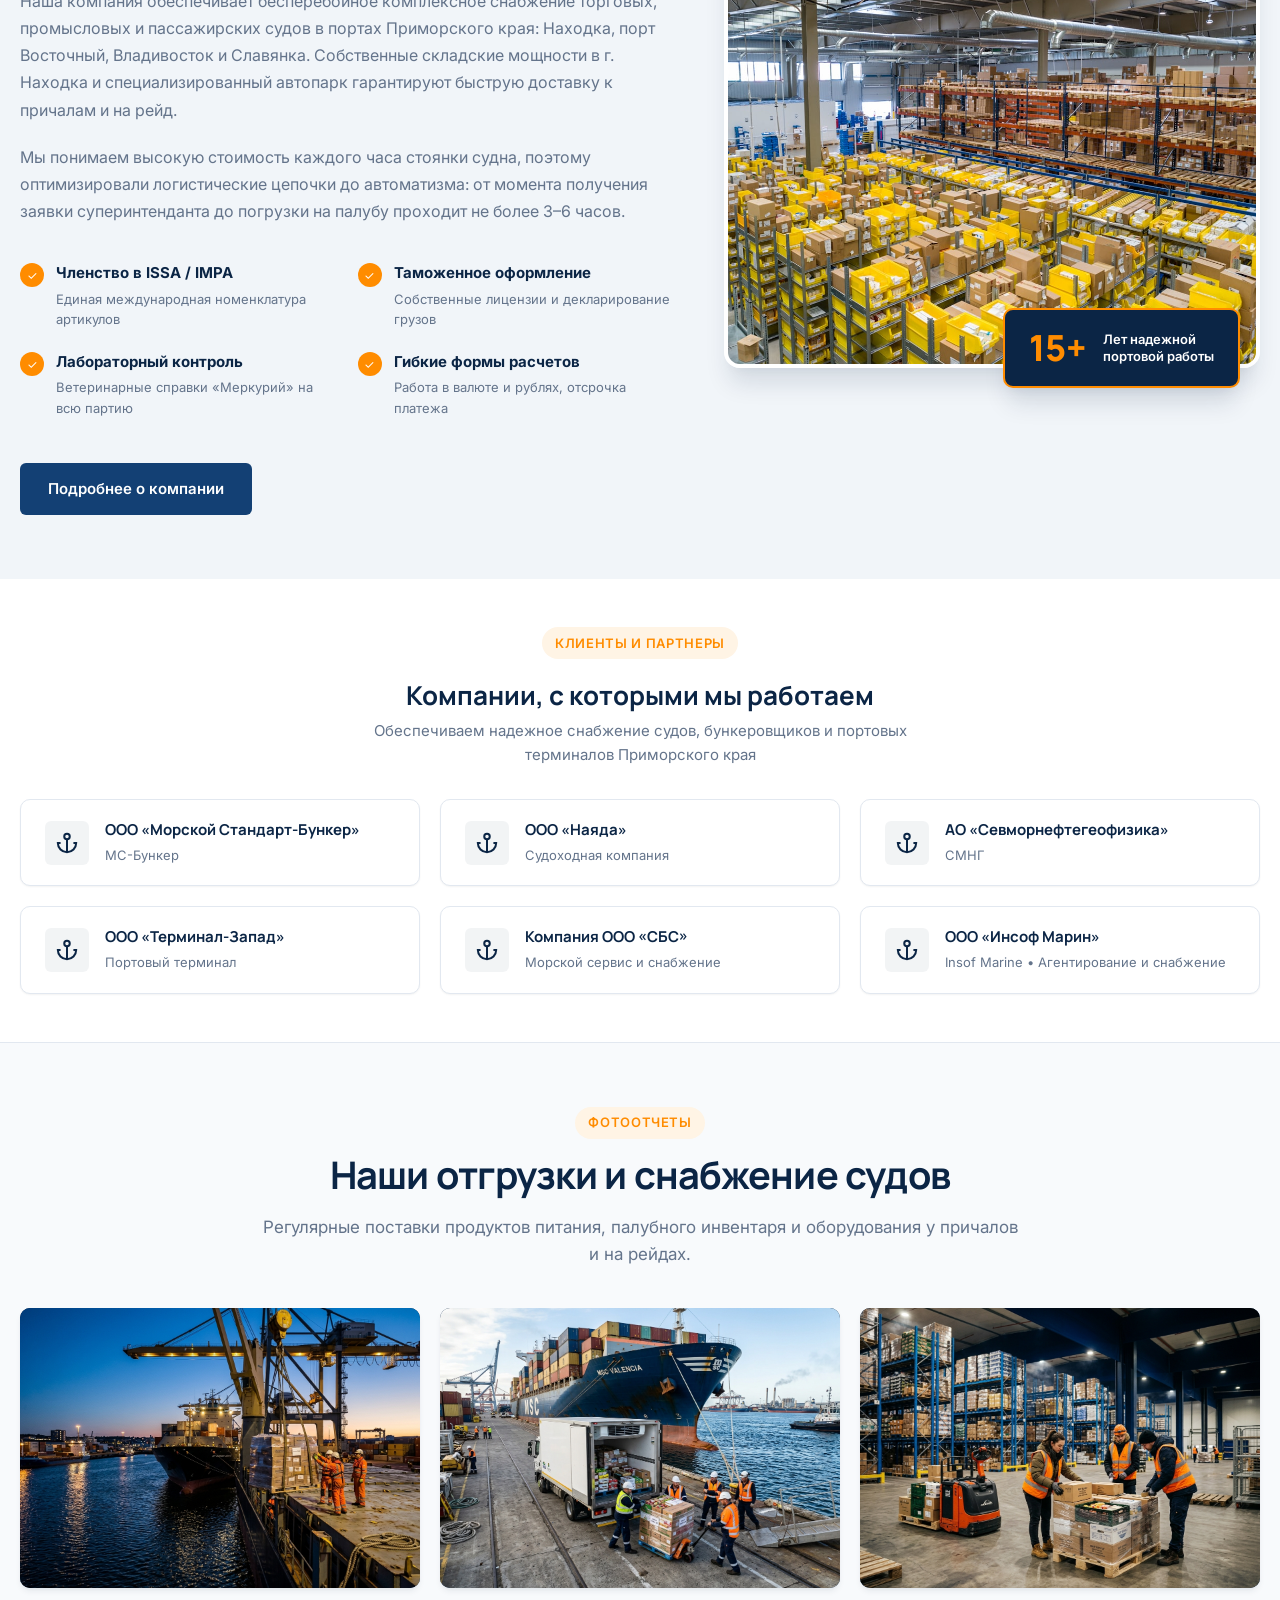
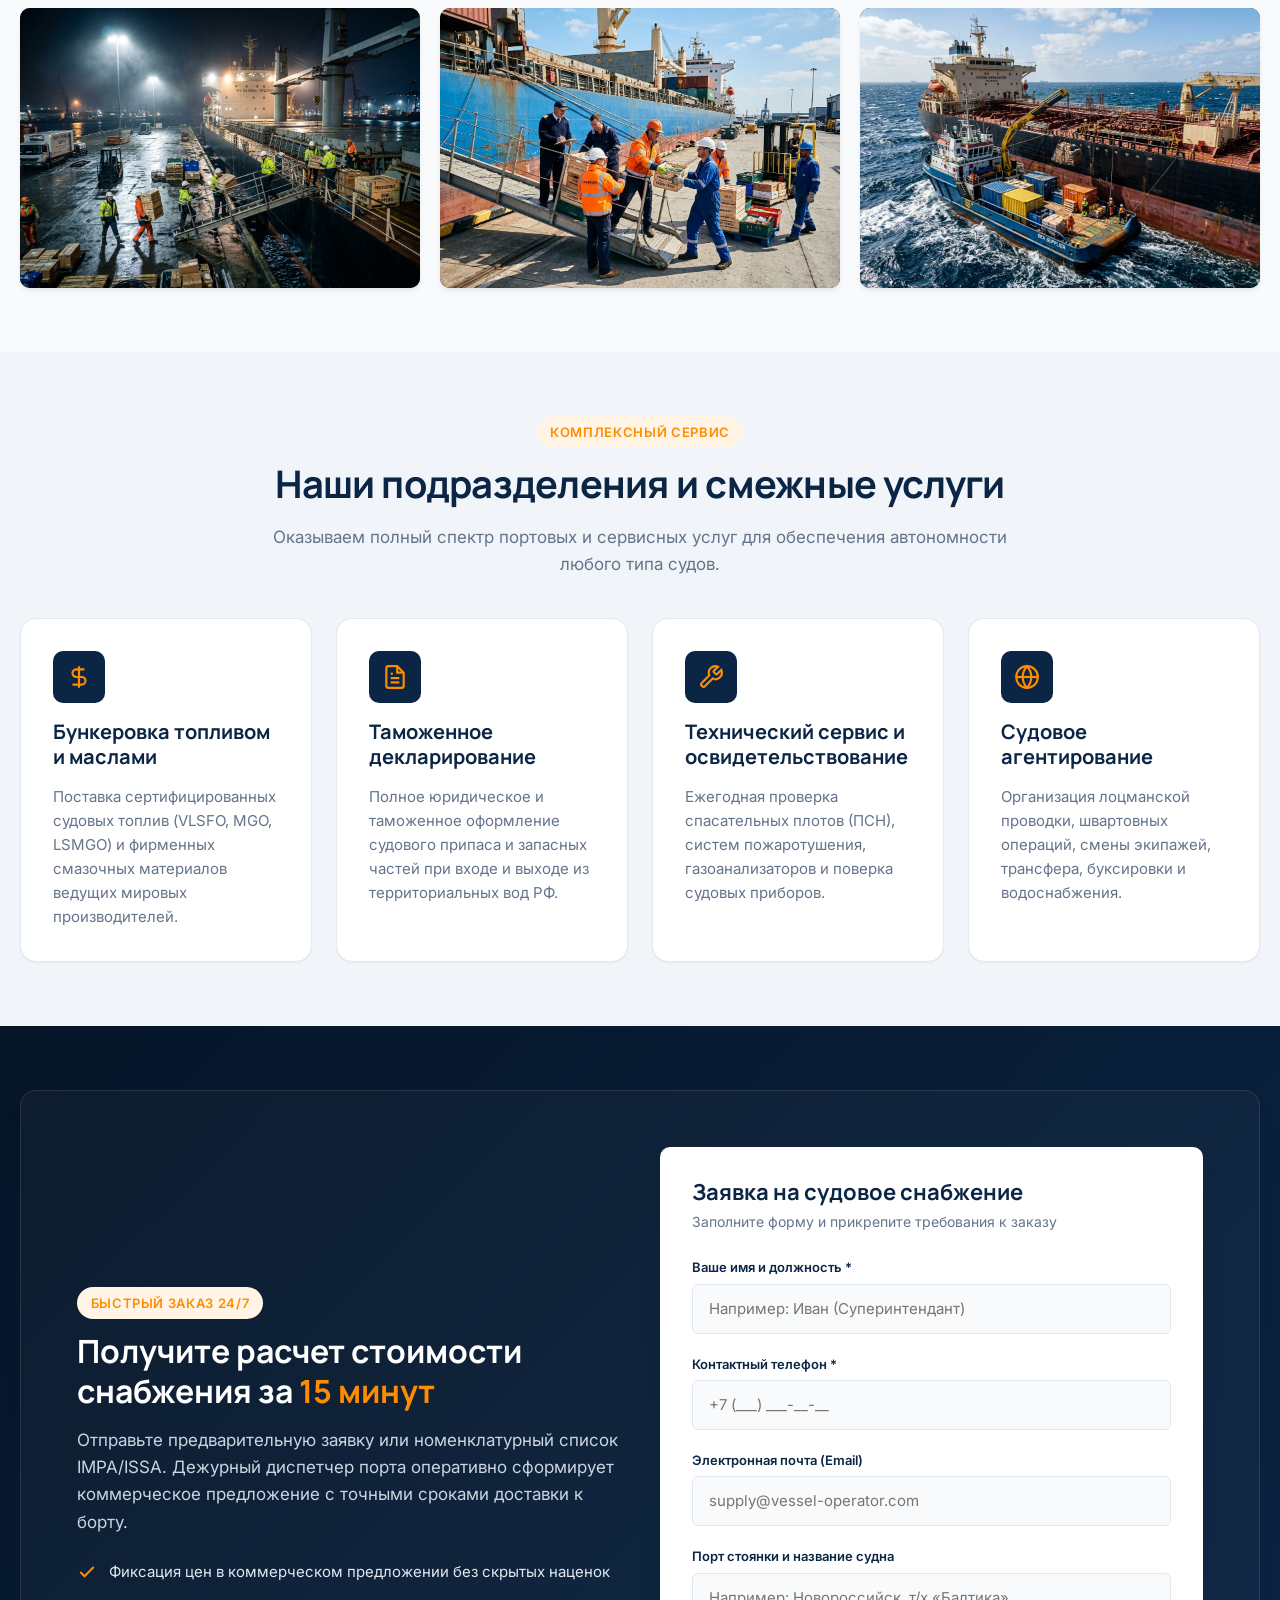
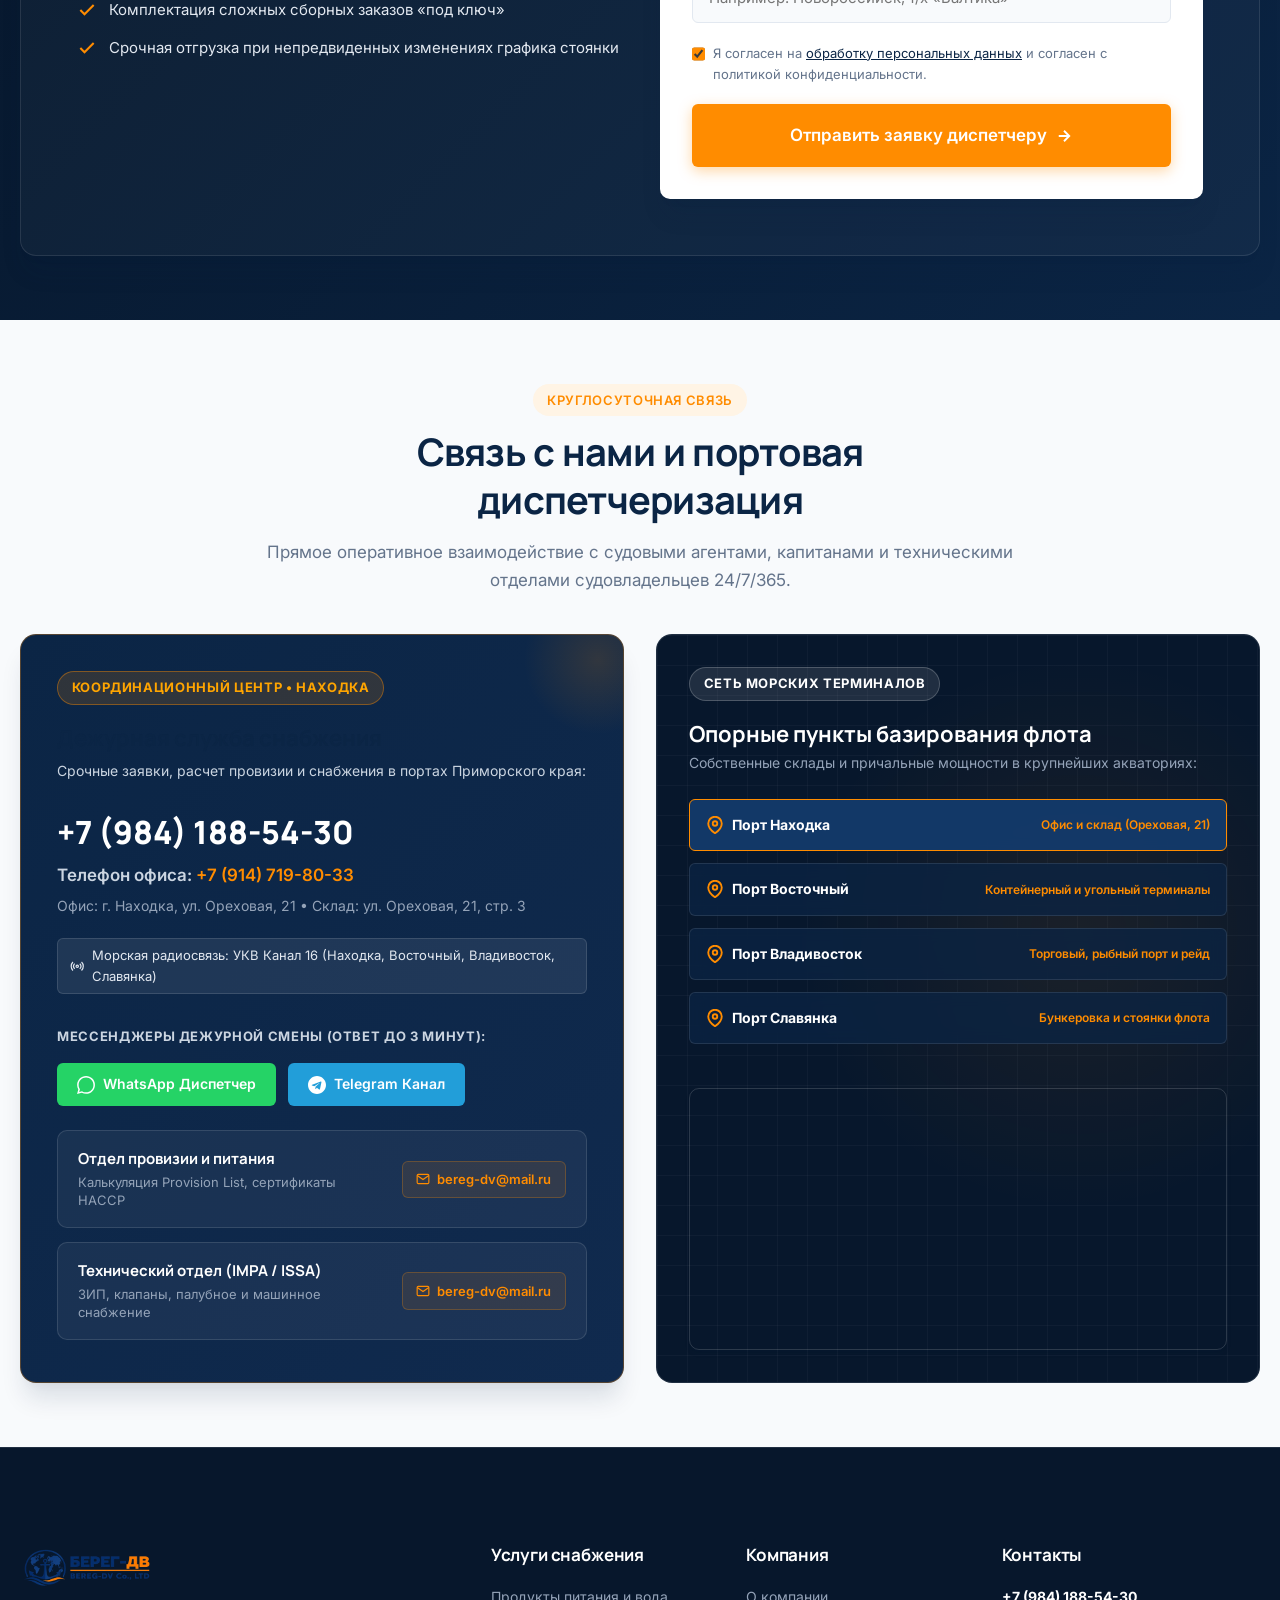
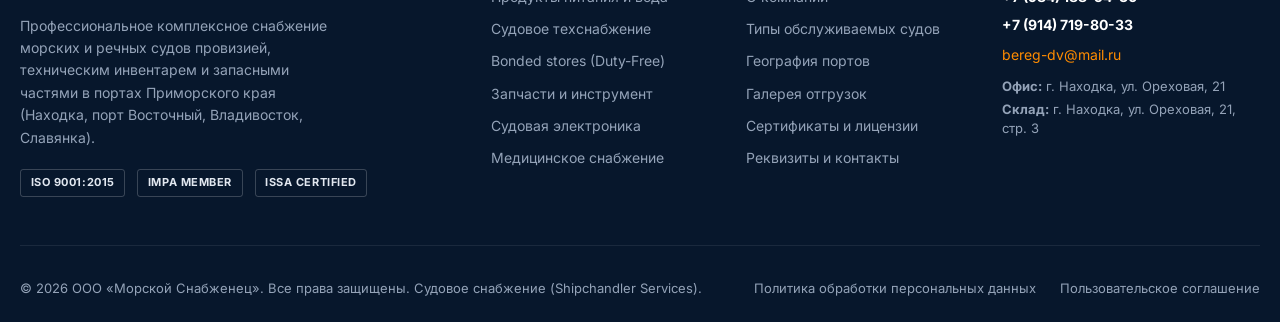
==== commit 1c2895f8: "Remove logo__text blocks and make logo background transparent" ====
--- a/index.html
+++ b/index.html
@@ -45,11 +45,7 @@
     <div class="container header__inner">
       <!-- Logo -->
       <a href="index.html" class="logo" aria-label="Главная страница">
-        <img src="assets/img/logo.png" alt="Логотип Берег-ДВ" class="logo__img" width="123" height="44">
-        <div class="logo__text">
-          <span class="logo__name">Морской <span>Снабженец</span></span>
-          <span class="logo__desc">Судовое снабжение & Шипчандлинг</span>
-        </div>
+        <img src="assets/img/logo.png" alt="Берег-ДВ — Морской снабженец" class="logo__img" width="134" height="48">
       </a>
 
       <!-- Navigation Menu -->
@@ -1060,11 +1056,7 @@
         <!-- Brand & Description -->
         <div class="footer-col">
           <a href="index.html" class="logo">
-            <img src="assets/img/logo.png" alt="Логотип Берег-ДВ" class="logo__img" width="112" height="40">
-            <div class="logo__text">
-              <span class="logo__name">Морской <span>Снабженец</span></span>
-              <span class="logo__desc">Судовое снабжение & Шипчандлинг</span>
-            </div>
+            <img src="assets/img/logo.png" alt="Берег-ДВ — Морской снабженец" class="logo__img" width="134" height="48">
           </a>
           <p class="footer-brand__desc">
             Профессиональное комплексное снабжение морских и речных судов провизией, техническим инвентарем и запасными частями в портах Приморского края (Находка, порт Восточный, Владивосток, Славянка).
--- a/assets/css/style.css
+++ b/assets/css/style.css
@@ -620,21 +620,22 @@
 }
 
 .logo {
-  display: flex;
-  align-items: center;
-  gap: 0.75rem;
+  display: inline-flex;
+  align-items: center;
+  text-decoration: none;
 }
 
 .logo__img {
   width: auto;
-  height: 44px;
-  max-width: 140px;
+  height: 48px;
+  max-width: 180px;
   object-fit: contain;
-  background: #FFFFFF;
-  padding: 4px 8px;
-  border-radius: var(--radius-sm);
-  box-shadow: 0 1px 4px rgba(0, 0, 0, 0.25);
-  box-sizing: border-box;
+  background: transparent;
+  padding: 0;
+  border: none;
+  box-shadow: none;
+  border-radius: 0;
+  display: block;
 }
 
 .logo__text {
@@ -2674,9 +2675,9 @@
 
   .logo__img {
     width: auto;
-    height: 38px;
-    max-width: 115px;
-    padding: 2px 6px;
+    height: 40px;
+    max-width: 150px;
+    padding: 0;
   }
 
   .logo__name {
